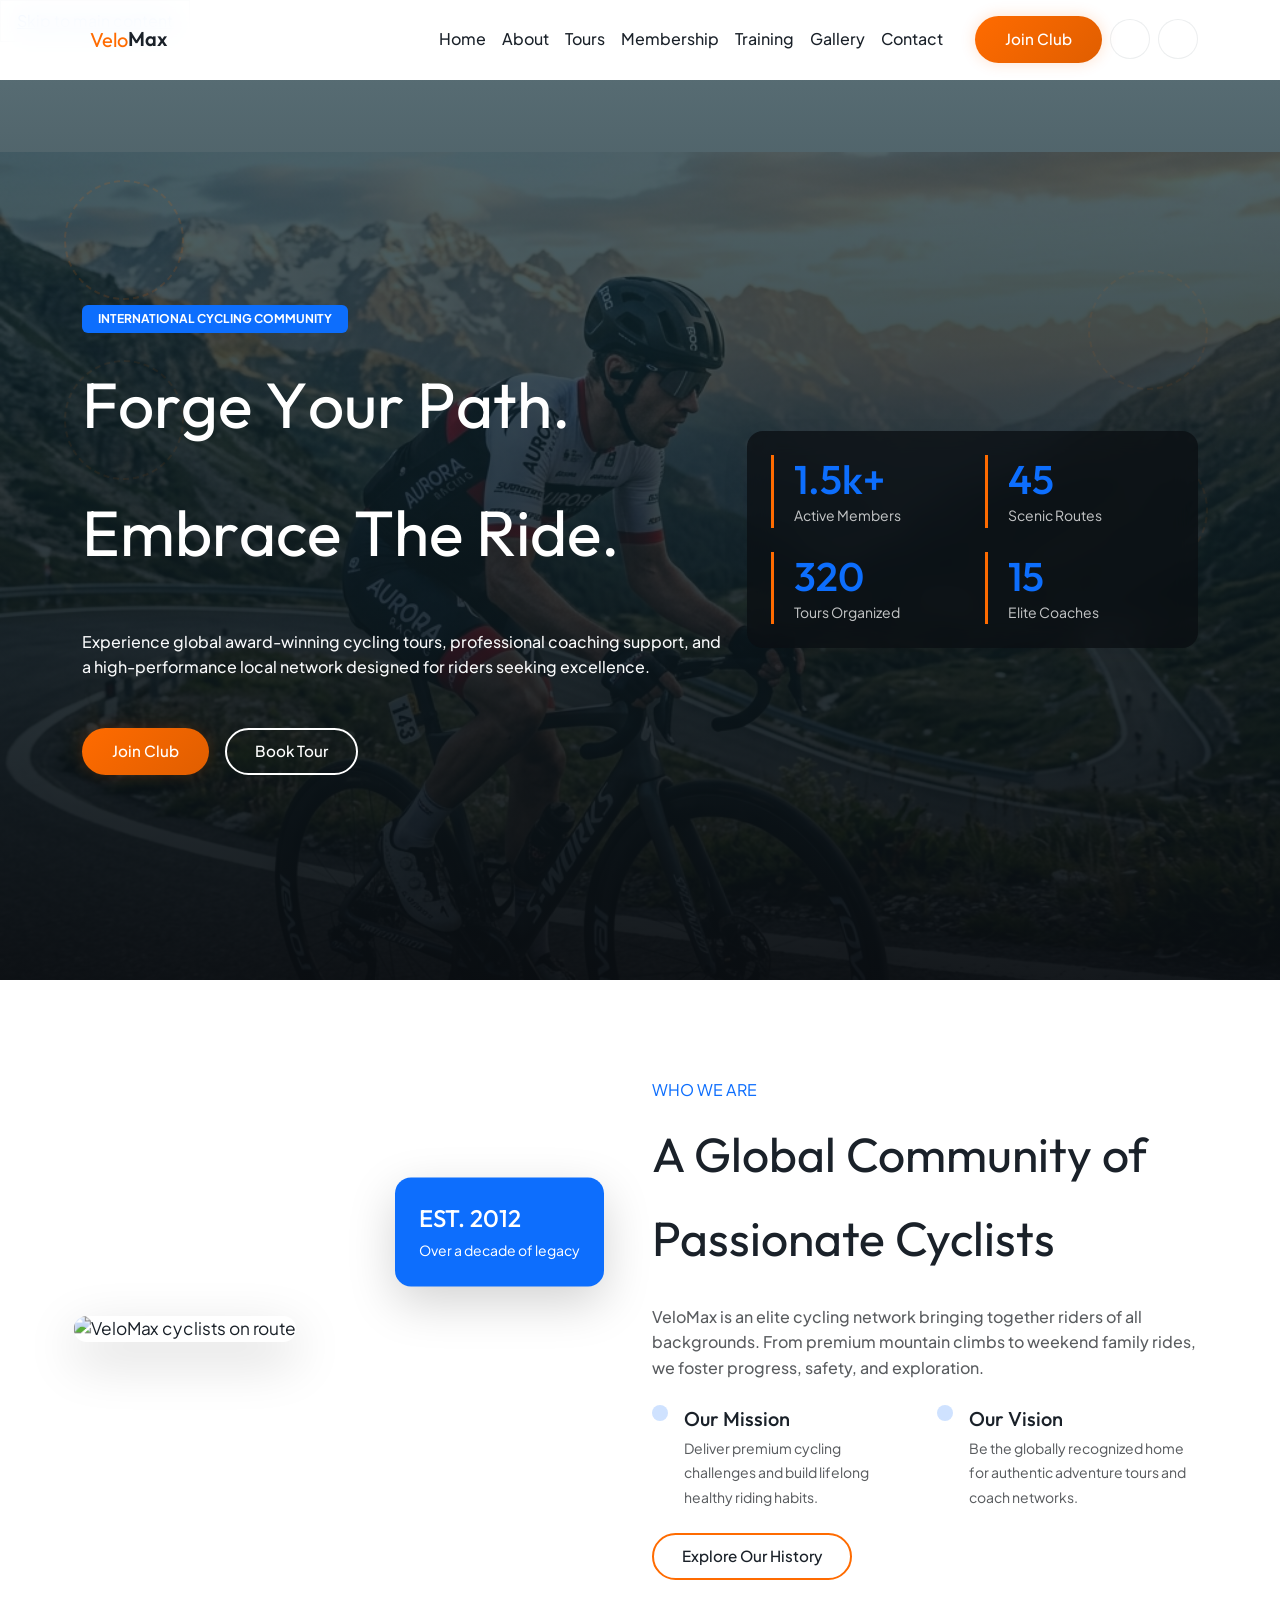
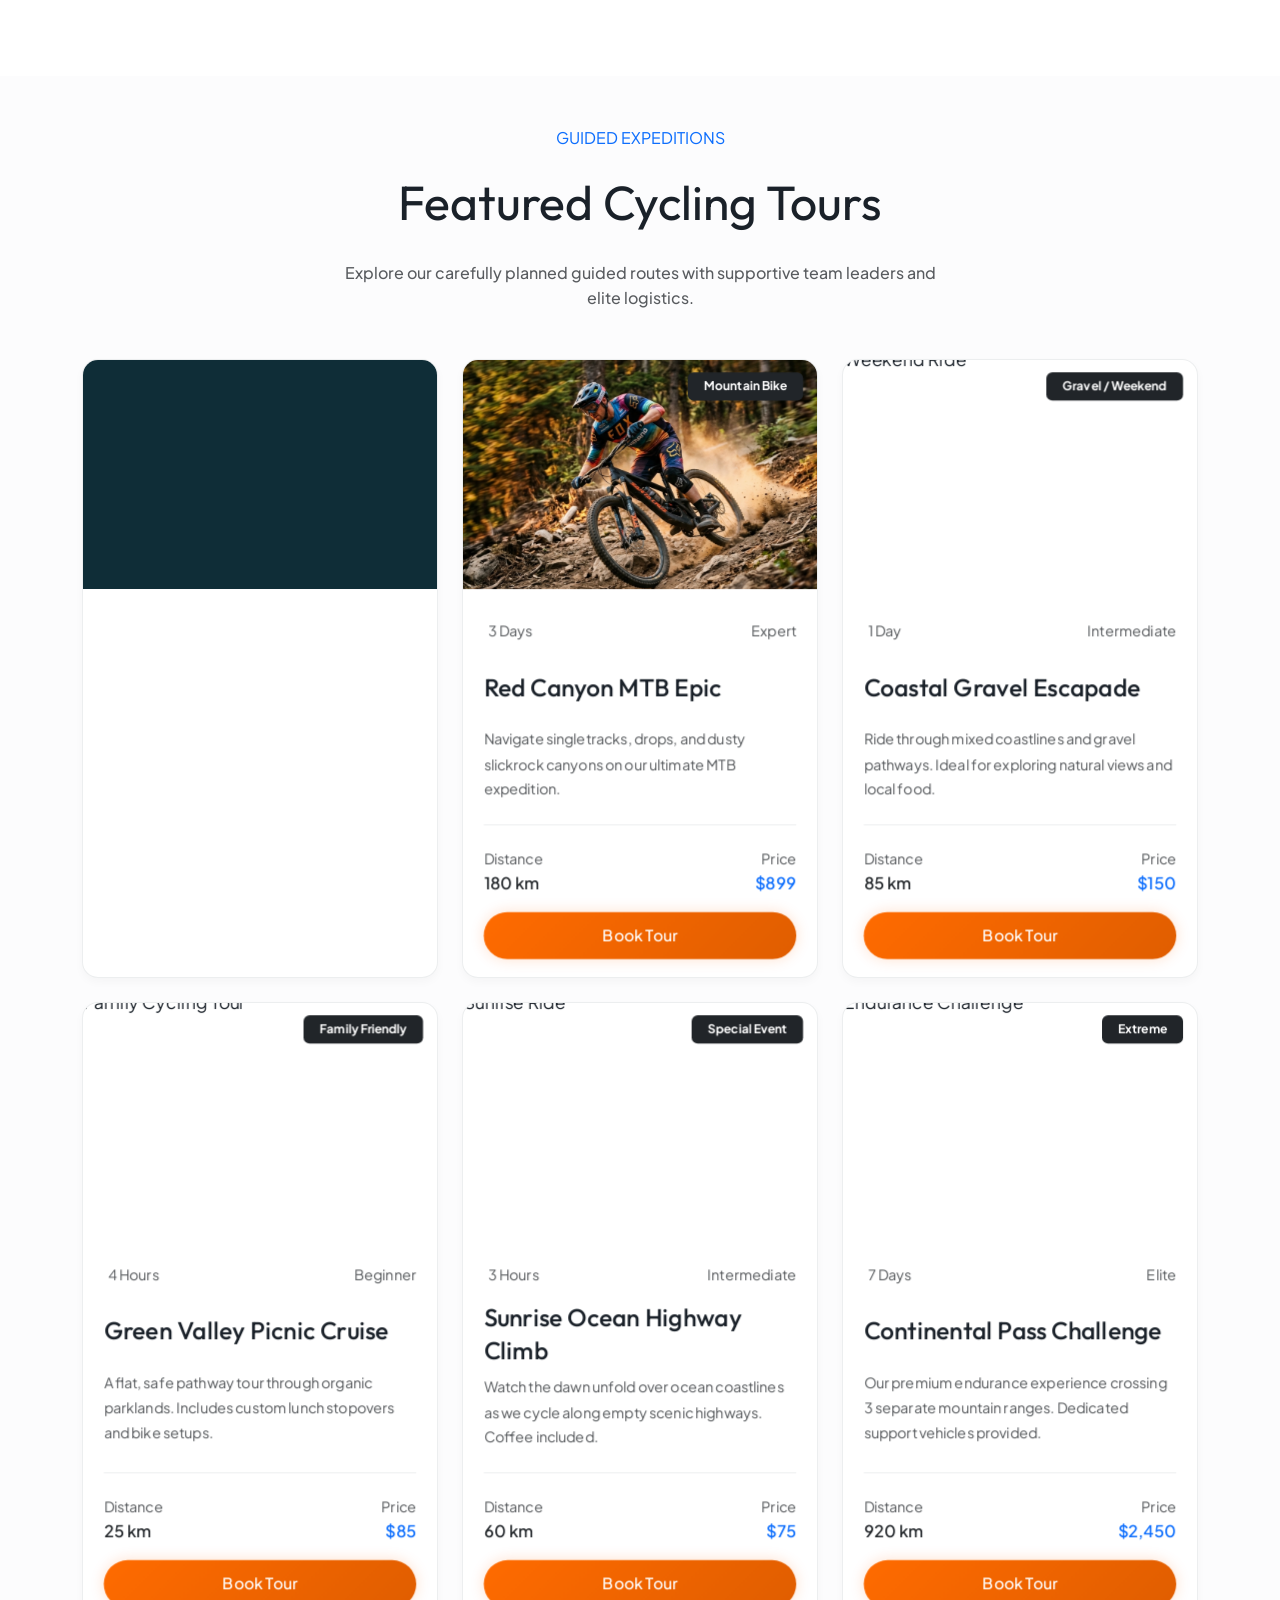
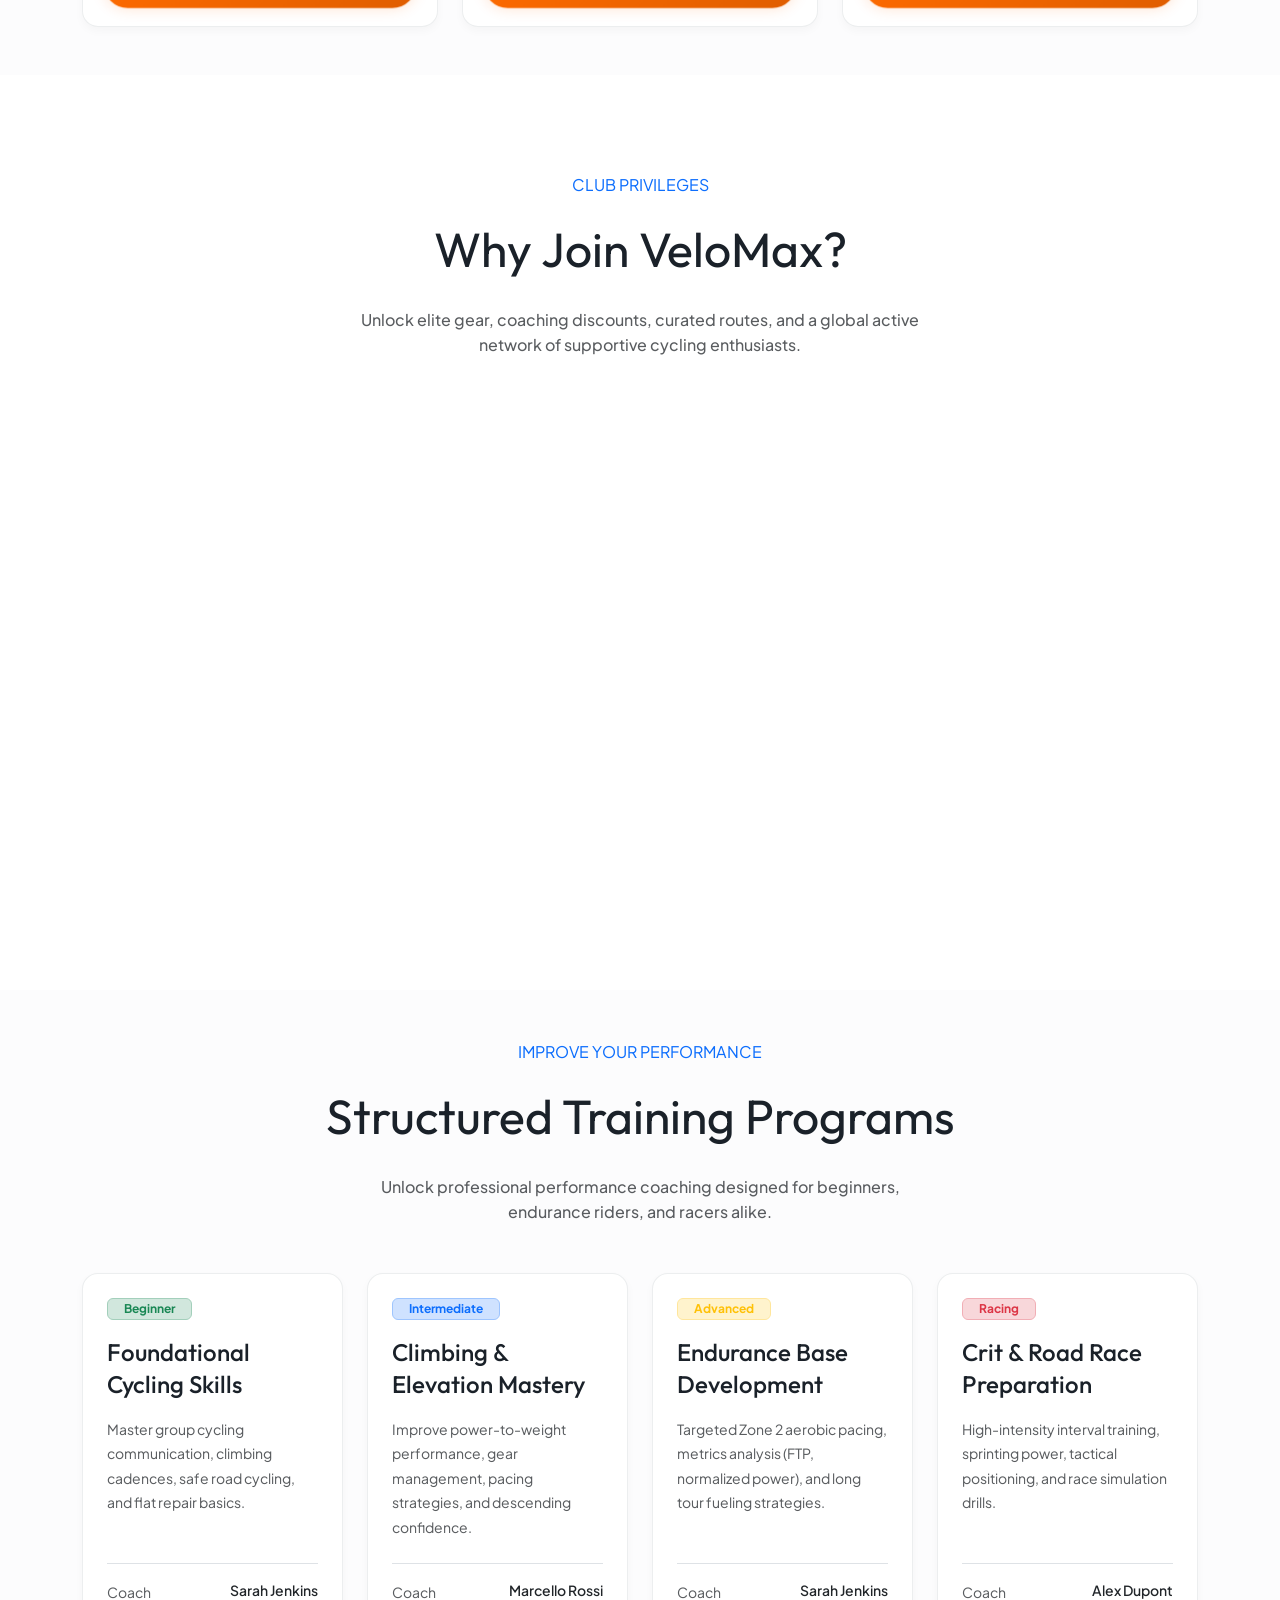
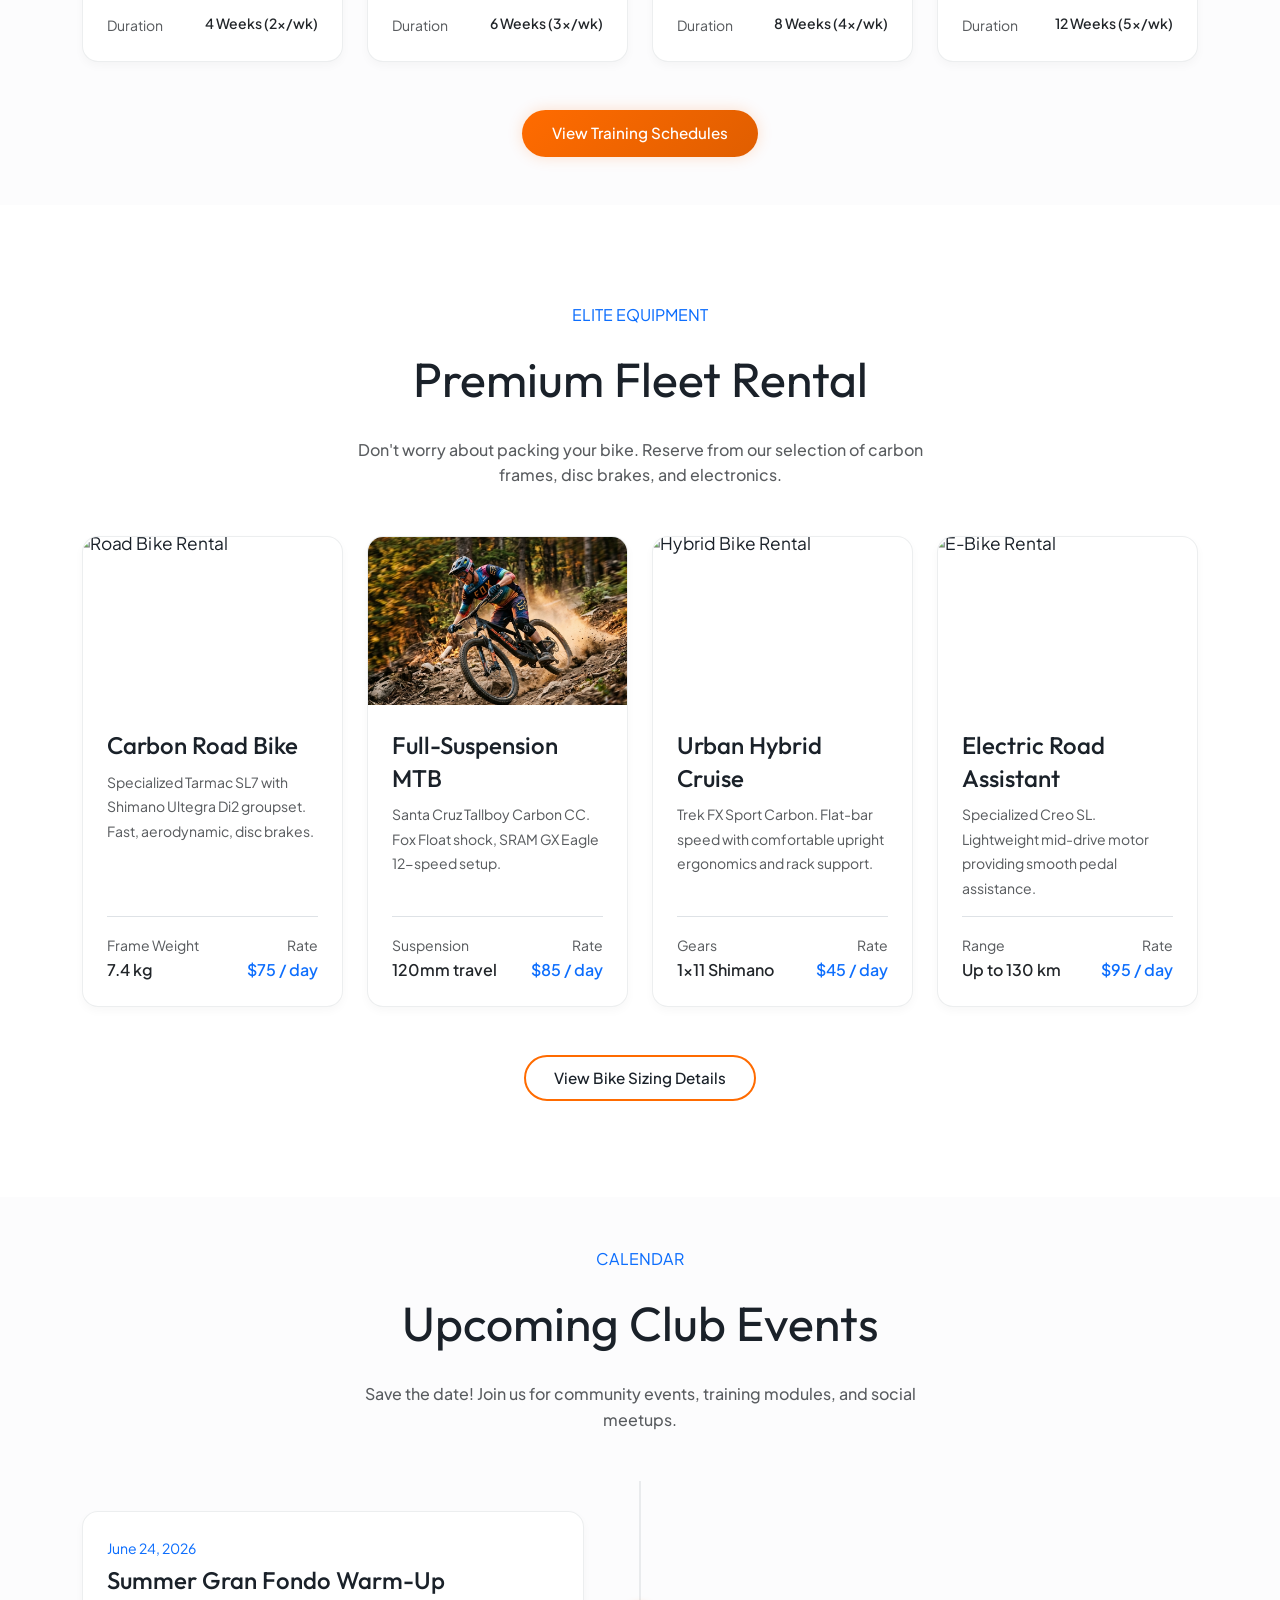
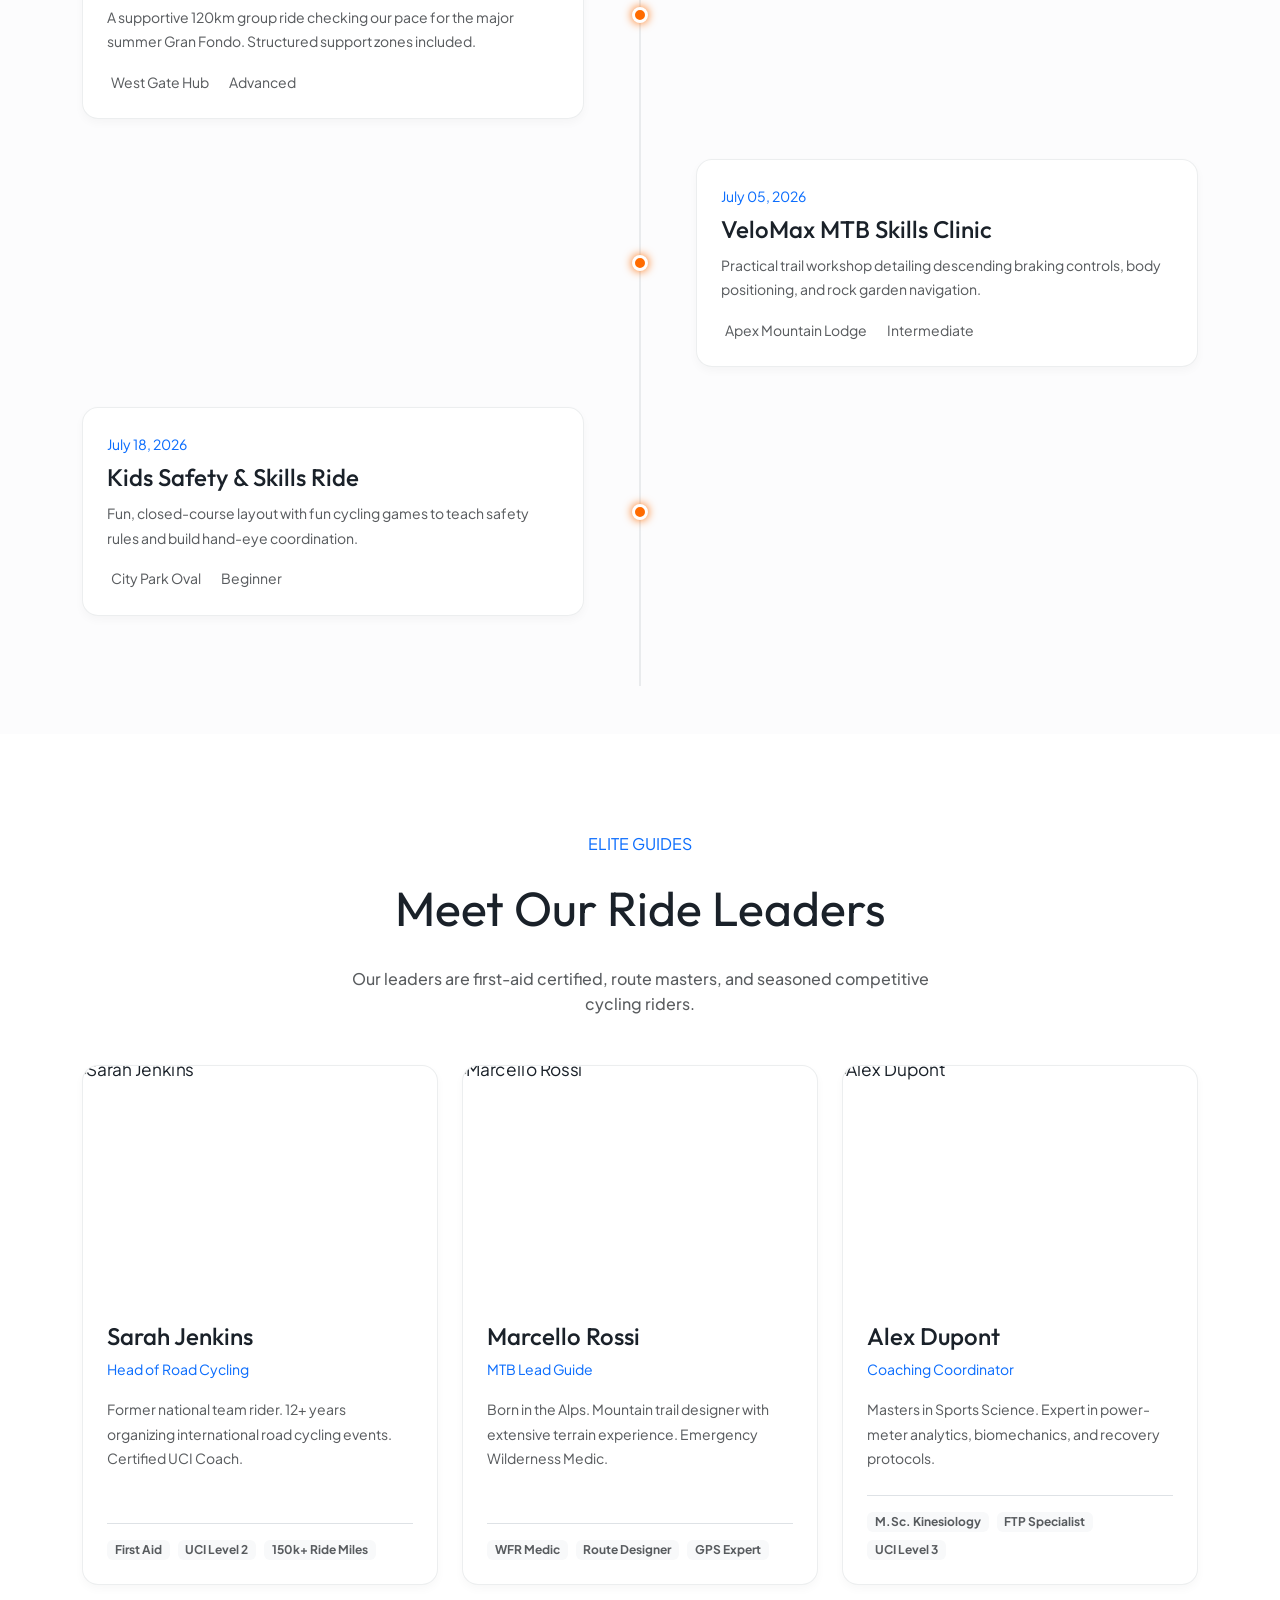
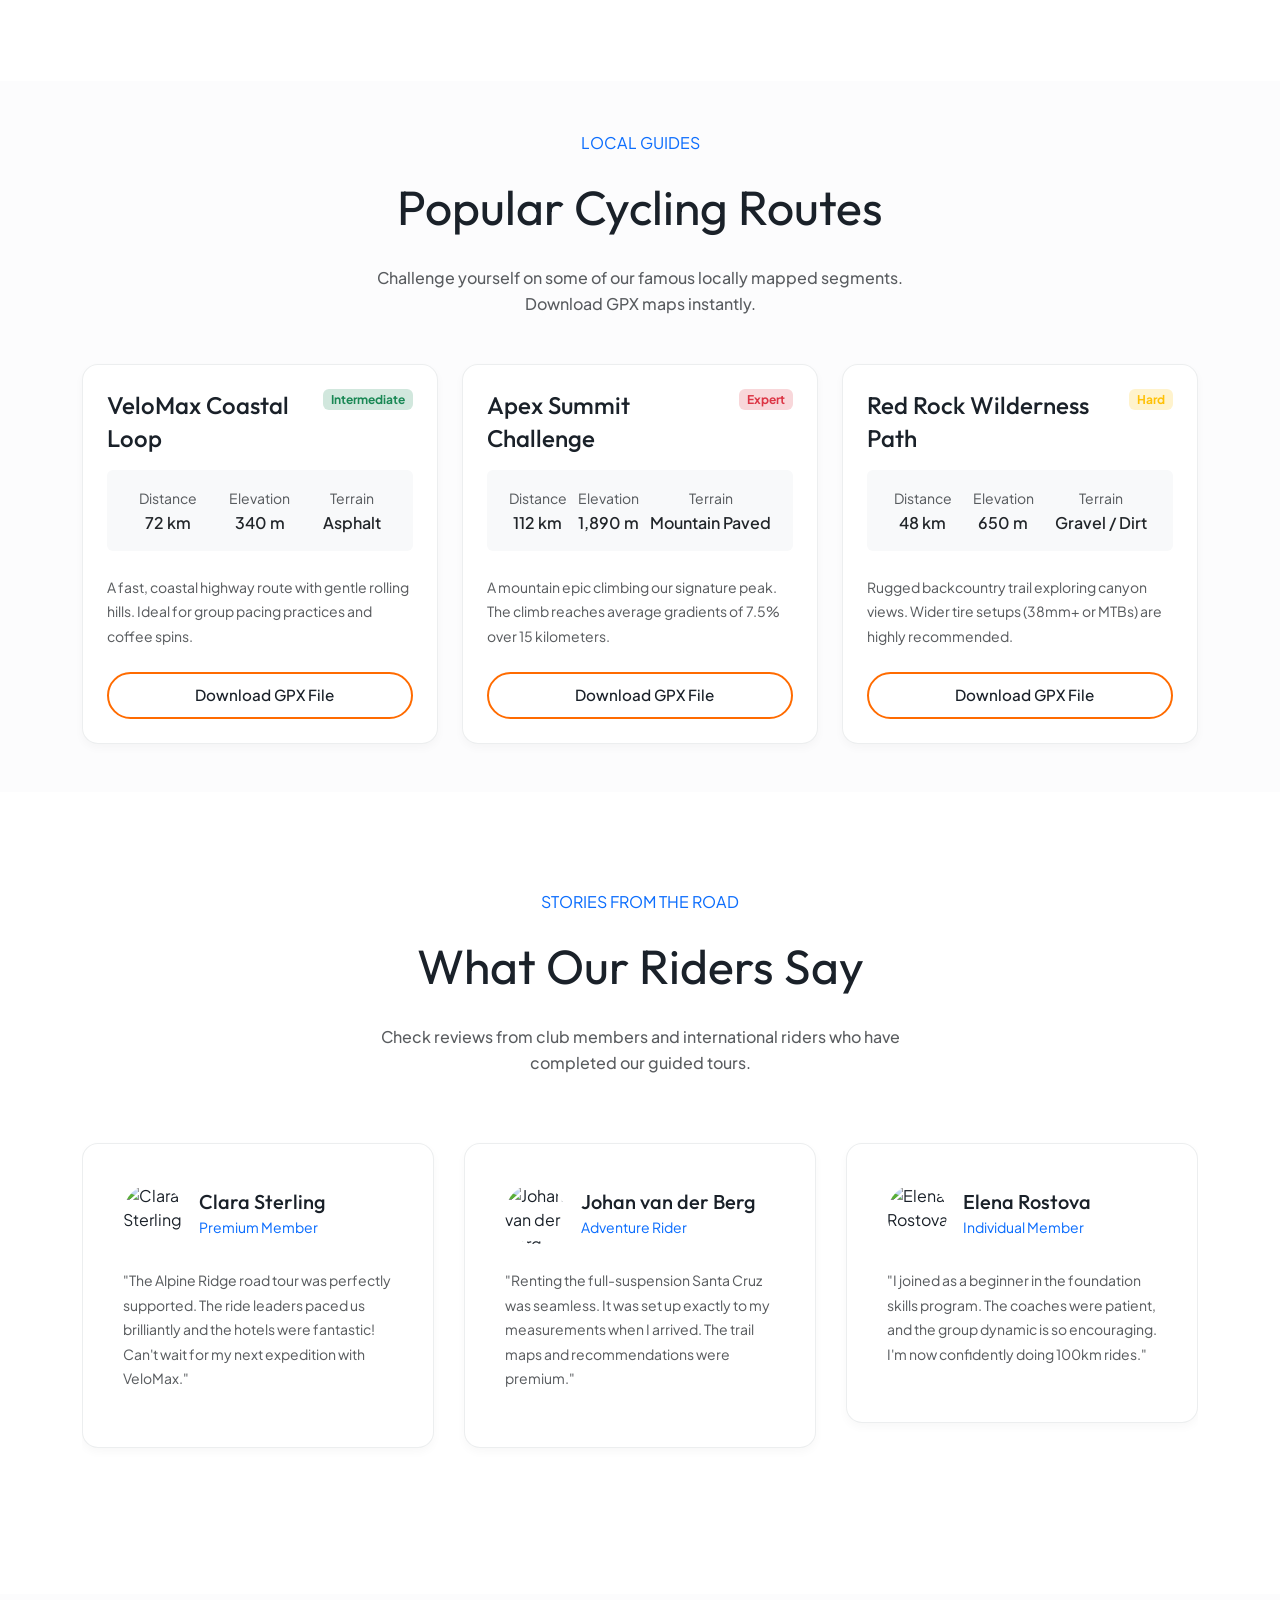
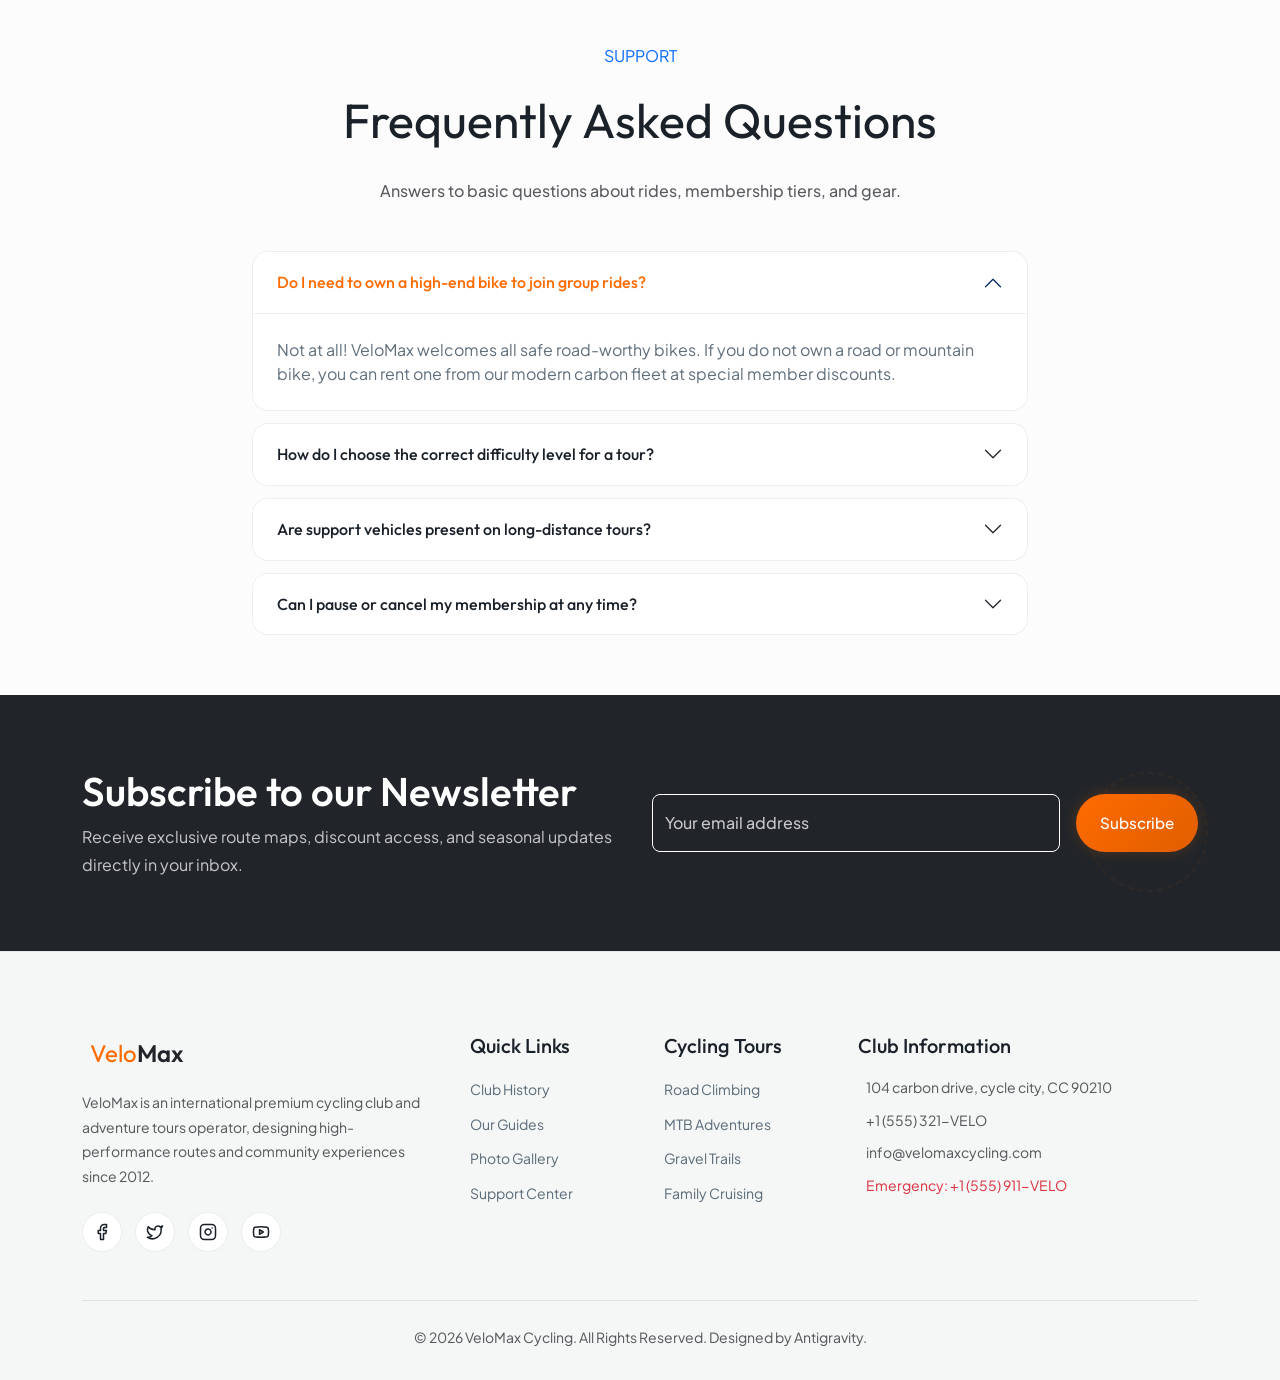
==== index.html @ 70aefd8d "feat: implement premium cycling club website with all pages and assets" ====
<!DOCTYPE html>
<html lang="en" data-bs-theme="light">
<head>
  <meta charset="UTF-8">
  <meta name="viewport" content="width=device-width, initial-scale=1.0">
  <title>VeloMax | Premium Cycling Club & Adventure Bike Tours</title>
  <meta name="description" content="Discover premium road cycling, mountain bike adventures, and club memberships with VeloMax. Explore global scenic tours and professional coaching.">
  <link rel="icon" type="image/svg+xml" href="assets/images/favicon.svg">
  
  <!-- Open Graph / Facebook -->
  <meta property="og:type" content="website">
  <meta property="og:title" content="VeloMax | Premium Cycling Club & Adventure Bike Tours">
  <meta property="og:description" content="Experience premium cycling tours, high-performance coaching, and a vibrant community. Join VeloMax today.">
  <meta property="og:image" content="assets/images/hero_road_cyclist.png">

  <!-- Twitter -->
  <meta name="twitter:card" content="summary_large_image">
  <meta name="twitter:title" content="VeloMax | Premium Cycling Club & Adventure Bike Tours">
  <meta name="twitter:description" content="Experience premium cycling tours, high-performance coaching, and a vibrant community. Join VeloMax today.">

  <!-- Fonts & Styling -->
  <link rel="preconnect" href="https://fonts.googleapis.com">
  <link rel="preconnect" href="https://fonts.gstatic.com" crossorigin>
  <link href="https://fonts.googleapis.com/css2?family=Outfit:wght@400;500;600;700&family=Plus+Jakarta+Sans:wght@400;500;600;700&display=swap" rel="stylesheet">
  
  <!-- CSS Library CDN -->
  <link href="https://cdn.jsdelivr.net/npm/bootstrap@5.3.2/dist/css/bootstrap.min.css" rel="stylesheet">
  <link href="https://unpkg.com/aos@2.3.1/dist/aos.css" rel="stylesheet">
  <link href="https://cdn.jsdelivr.net/npm/swiper@11/swiper-bundle.min.css" rel="stylesheet">
  
  <!-- Custom CSS -->
  <link href="assets/css/style.css" rel="stylesheet">
</head>
<body>

  <!-- Skip Link for Accessibility -->
  <a href="#main-content" class="sr-only-focusable py-2 px-3 border bg-body text-primary position-absolute">Skip to main content</a>

  <!-- Header Navigation -->
  <header class="navbar navbar-expand-lg sticky-top py-3">
    <div class="container">
      <a class="navbar-brand d-flex align-items-center" href="index.html">
        <i data-lucide="bike" class="me-2 text-primary"></i>
        <span>Velo</span>Max
      </a>
      
      <!-- Navigation Menu links (Desktop) -->
      <div class="collapse navbar-collapse justify-content-end d-none d-lg-flex" id="navbarNav">
        <ul class="navbar-nav align-items-center me-4">
          <!-- Multi-Home Toggle Dropdown -->
          <li class="nav-item dropdown">
            <a class="nav-link dropdown-toggle" href="#" id="homeDropdown" role="button" data-bs-toggle="dropdown" aria-expanded="false">
              Home
            </a>
            <ul class="dropdown-menu bg-body border-0 shadow-lg p-2" aria-labelledby="homeDropdown" style="border-radius: var(--border-radius-sm);">
              <li><a class="dropdown-item rounded py-2 small" href="index.html">Home 1: Classic Club</a></li>
              <li><a class="dropdown-item rounded py-2 small" href="index2.html">Home 2: Wilderness Tour</a></li>
            </ul>
          </li>
          <li class="nav-item"><a class="nav-link" href="about.html">About</a></li>
          <li class="nav-item"><a class="nav-link" href="tours.html">Tours</a></li>
          <li class="nav-item"><a class="nav-link" href="membership.html">Membership</a></li>
          <li class="nav-item"><a class="nav-link" href="training.html">Training</a></li>
          <li class="nav-item"><a class="nav-link" href="gallery.html">Gallery</a></li>
          <li class="nav-item"><a class="nav-link" href="contact.html">Contact</a></li>
        </ul>
        <div class="d-flex align-items-center gap-2">
          <a href="membership.html" class="btn btn-premium">Join Club</a>
          <button id="theme-toggle" class="theme-switch-btn" aria-label="Toggle Theme" title="Toggle Light/Dark Mode">
            <i data-lucide="moon"></i>
          </button>
          <button id="lang-toggle" class="theme-switch-btn" aria-label="Toggle Layout Direction (RTL/LTR)" title="Toggle RTL/LTR">
            <i data-lucide="arrow-right-left"></i>
          </button>
        </div>
      </div>

      <!-- Mobile Right Utilities -->
      <div class="d-flex d-lg-none align-items-center gap-2">
        <button id="hamburger-btn" class="hamburger-btn" aria-label="Open navigation menu" aria-expanded="false" aria-controls="offcanvas-menu">
          <span class="hamburger-line"></span>
          <span class="hamburger-line"></span>
          <span class="hamburger-line"></span>
        </button>
        <button id="theme-toggle-mob" class="theme-switch-btn" aria-label="Toggle Theme" title="Toggle Light/Dark Mode">
          <i data-lucide="moon"></i>
        </button>
        <button id="lang-toggle-mob" class="theme-switch-btn" aria-label="Toggle Layout Direction (RTL/LTR)" title="Toggle RTL/LTR">
          <i data-lucide="arrow-right-left"></i>
        </button>
      </div>
    </div>
  </header>

  <!-- Mobile Offcanvas Menu Overlay -->
  <div id="offcanvas-overlay" class="offcanvas-overlay"></div>
  <div id="offcanvas-menu" class="offcanvas-menu" role="dialog" aria-modal="true" aria-label="Main Menu">
    <nav class="d-flex flex-column">
      <a href="index.html" class="offcanvas-link active">Home 1: Classic Club</a>
      <a href="index2.html" class="offcanvas-link">Home 2: Wilderness Tour</a>
      <a href="about.html" class="offcanvas-link">About</a>
      <a href="tours.html" class="offcanvas-link">Cycling Tours</a>
      <a href="membership.html" class="offcanvas-link">Club Membership</a>
      <a href="training.html" class="offcanvas-link">Coaching & Training</a>
      <a href="gallery.html" class="offcanvas-link">Gallery</a>
      <a href="contact.html" class="offcanvas-link">Contact</a>
    </nav>
    <div class="mt-auto d-flex flex-column gap-3">
      <a href="membership.html" class="btn btn-premium w-100">Join Club</a>
      <a href="tours.html" class="btn btn-premium-outline w-100">Book Tour</a>
    </div>
  </div>

  <main id="main-content">
    
    <!-- Hero Banner -->
    <section class="hero-section text-white d-flex align-items-center">
      <div class="hero-bg" style="background-image: url('assets/images/hero_road_cyclist.png');"></div>
      <div class="hero-overlay"></div>
      <div class="container position-relative z-1">
        <div class="row align-items-center gy-5">
          <div class="col-lg-7 text-start">
            <span class="badge bg-primary px-3 py-2 text-uppercase mb-3 hero-reveal-fade">International Cycling Community</span>
            <h1 class="display-3 mb-4 animate-split-text">Forge Your Path. Embrace The Ride.</h1>
            <p class="lead-text mb-5 text-light opacity-90 hero-reveal-fade">Experience global award-winning cycling tours, professional coaching support, and a high-performance local network designed for riders seeking excellence.</p>
            <div class="d-flex gap-3 flex-wrap hero-reveal-fade">
              <a href="membership.html" class="btn btn-premium">Join Club</a>
              <a href="tours.html" class="btn btn-premium-outline text-white border-white">Book Tour</a>
            </div>
          </div>
          <div class="col-lg-5 hero-reveal-fade">
            <!-- Floating Statistics -->
            <div class="glass-panel p-4 floating-element position-relative text-white border-0">
              <div class="row g-4">
                <div class="col-6">
                  <div class="hero-stats">
                    <h3 class="stat-counter display-6 mb-0 text-primary" data-target="1500">0</h3>
                    <span class="text-light small">Active Members</span>
                  </div>
                </div>
                <div class="col-6">
                  <div class="hero-stats">
                    <h3 class="stat-counter display-6 mb-0 text-primary" data-target="45">0</h3>
                    <span class="text-light small">Scenic Routes</span>
                  </div>
                </div>
                <div class="col-6">
                  <div class="hero-stats">
                    <h3 class="stat-counter display-6 mb-0 text-primary" data-target="320">0</h3>
                    <span class="text-light small">Tours Organized</span>
                  </div>
                </div>
                <div class="col-6">
                  <div class="hero-stats">
                    <h3 class="stat-counter display-6 mb-0 text-primary" data-target="15">0</h3>
                    <span class="text-light small">Elite Coaches</span>
                  </div>
                </div>
              </div>
            </div>
          </div>
        </div>
      </div>
    </section>

    <!-- Club Introduction -->
    <section class="py-5 my-md-5">
      <div class="container">
        <div class="row align-items-center gy-5">
          <div class="col-lg-6" data-aos="fade-right">
            <div class="position-relative">
              <img src="https://images.unsplash.com/photo-1541614101331-1a5a3a194e92?auto=format&fit=crop&w=800&q=80" alt="VeloMax cyclists on route" class="img-fluid rounded-4 shadow-lg">
              <div class="position-absolute bottom-0 end-0 bg-primary text-white p-4 rounded-4 translate-middle-y me-4 d-none d-sm-block shadow-lg">
                <h4 class="mb-1">EST. 2012</h4>
                <p class="mb-0 small">Over a decade of legacy</p>
              </div>
            </div>
          </div>
          <div class="col-lg-6" data-aos="fade-left">
            <span class="text-primary text-uppercase font-weight-550">Who We Are</span>
            <h2 class="display-5 mt-2 mb-4">A Global Community of Passionate Cyclists</h2>
            <p class="lead-text mb-4 text-muted">VeloMax is an elite cycling network bringing together riders of all backgrounds. From premium mountain climbs to weekend family rides, we foster progress, safety, and exploration.</p>
            <div class="row g-4 mb-4">
              <div class="col-md-6">
                <div class="d-flex align-items-start">
                  <div class="bg-primary-subtle text-primary p-2 rounded-circle me-3">
                    <i data-lucide="target" class="w-6 h-6"></i>
                  </div>
                  <div>
                    <h5 class="mb-1">Our Mission</h5>
                    <span class="text-muted small">Deliver premium cycling challenges and build lifelong healthy riding habits.</span>
                  </div>
                </div>
              </div>
              <div class="col-md-6">
                <div class="d-flex align-items-start">
                  <div class="bg-primary-subtle text-primary p-2 rounded-circle me-3">
                    <i data-lucide="eye" class="w-6 h-6"></i>
                  </div>
                  <div>
                    <h5 class="mb-1">Our Vision</h5>
                    <span class="text-muted small">Be the globally recognized home for authentic adventure tours and coach networks.</span>
                  </div>
                </div>
              </div>
            </div>
            <a href="about.html" class="btn btn-premium-outline">Explore Our History</a>
          </div>
        </div>
      </div>
    </section>

    <!-- Featured Cycling Tours -->
    <section class="py-5 bg-light-subtle">
      <div class="container">
        <div class="text-center mb-5" data-aos="fade-up">
          <span class="text-primary text-uppercase font-weight-550">Guided Expeditions</span>
          <h2 class="display-5 mt-2 mb-3">Featured Cycling Tours</h2>
          <p class="section-subtitle text-muted mx-auto" style="max-width: 600px;">Explore our carefully planned guided routes with supportive team leaders and elite logistics.</p>
        </div>
        
        <div class="row g-4 justify-content-center staggered-grid">
          <!-- Card 1: Road Cycling -->
          <div class="col-lg-4 col-md-6 staggered-item">
            <div class="premium-card tilt-card">
              <div class="premium-card-img-wrapper">
                <img src="https://images.unsplash.com/photo-1485965120184-e220f721d03e?auto=format&fit=crop&w=800&q=80" alt="Road Cycling Tour" class="premium-card-img">
                <span class="badge bg-dark text-white position-absolute top-0 end-0 m-3 px-3 py-2 font-weight-520">Road Cycling</span>
              </div>
              <div class="premium-card-body">
                <div class="d-flex justify-content-between mb-2 equal-card-meta">
                  <span class="text-muted small d-flex align-items-center"><i data-lucide="clock" class="me-1 w-4 h-4"></i> 5 Days</span>
                  <span class="text-muted small d-flex align-items-center"><i data-lucide="activity" class="me-1 w-4 h-4 text-warning"></i> Advanced</span>
                </div>
                <h4 class="equal-card-header mb-2">Alpine Ridge Road Tour</h4>
                <p class="text-muted small equal-card-desc mb-3">Conquer steep paved serpentines and experience high-elevation breath-taking horizons across global passes.</p>
                <div class="premium-card-footer d-flex justify-content-between align-items-center mt-auto">
                  <div>
                    <span class="text-muted small d-block">Distance</span>
                    <strong class="text-dark">450 km</strong>
                  </div>
                  <div class="text-end">
                    <span class="text-muted small d-block">Price</span>
                    <strong class="text-primary font-weight-600">$1,299</strong>
                  </div>
                </div>
                <a href="tours.html" class="btn btn-premium w-100 mt-3">Book Tour</a>
              </div>
            </div>
          </div>

          <!-- Card 2: MTB -->
          <div class="col-lg-4 col-md-6 staggered-item">
            <div class="premium-card tilt-card">
              <div class="premium-card-img-wrapper">
                <img src="assets/images/hero_mountain_biker.png" alt="Mountain Adventure Tour" class="premium-card-img">
                <span class="badge bg-dark text-white position-absolute top-0 end-0 m-3 px-3 py-2 font-weight-520">Mountain Bike</span>
              </div>
              <div class="premium-card-body">
                <div class="d-flex justify-content-between mb-2 equal-card-meta">
                  <span class="text-muted small d-flex align-items-center"><i data-lucide="clock" class="me-1 w-4 h-4"></i> 3 Days</span>
                  <span class="text-muted small d-flex align-items-center"><i data-lucide="activity" class="me-1 w-4 h-4 text-danger"></i> Expert</span>
                </div>
                <h4 class="equal-card-header mb-2">Red Canyon MTB Epic</h4>
                <p class="text-muted small equal-card-desc mb-3">Navigate singletracks, drops, and dusty slickrock canyons on our ultimate MTB expedition.</p>
                <div class="premium-card-footer d-flex justify-content-between align-items-center mt-auto">
                  <div>
                    <span class="text-muted small d-block">Distance</span>
                    <strong class="text-dark">180 km</strong>
                  </div>
                  <div class="text-end">
                    <span class="text-muted small d-block">Price</span>
                    <strong class="text-primary font-weight-600">$899</strong>
                  </div>
                </div>
                <a href="tours.html" class="btn btn-premium w-100 mt-3">Book Tour</a>
              </div>
            </div>
          </div>

          <!-- Card 3: Weekend Ride -->
          <div class="col-lg-4 col-md-6 staggered-item">
            <div class="premium-card tilt-card">
              <div class="premium-card-img-wrapper">
                <img src="https://images.unsplash.com/photo-1502680390469-be75c86b636f?auto=format&fit=crop&w=800&q=80" alt="Weekend Ride" class="premium-card-img">
                <span class="badge bg-dark text-white position-absolute top-0 end-0 m-3 px-3 py-2 font-weight-520">Gravel / Weekend</span>
              </div>
              <div class="premium-card-body">
                <div class="d-flex justify-content-between mb-2 equal-card-meta">
                  <span class="text-muted small d-flex align-items-center"><i data-lucide="clock" class="me-1 w-4 h-4"></i> 1 Day</span>
                  <span class="text-muted small d-flex align-items-center"><i data-lucide="activity" class="me-1 w-4 h-4 text-success"></i> Intermediate</span>
                </div>
                <h4 class="equal-card-header mb-2">Coastal Gravel Escapade</h4>
                <p class="text-muted small equal-card-desc mb-3">Ride through mixed coastlines and gravel pathways. Ideal for exploring natural views and local food.</p>
                <div class="premium-card-footer d-flex justify-content-between align-items-center mt-auto">
                  <div>
                    <span class="text-muted small d-block">Distance</span>
                    <strong class="text-dark">85 km</strong>
                  </div>
                  <div class="text-end">
                    <span class="text-muted small d-block">Price</span>
                    <strong class="text-primary font-weight-600">$150</strong>
                  </div>
                </div>
                <a href="tours.html" class="btn btn-premium w-100 mt-3">Book Tour</a>
              </div>
            </div>
          </div>

          <!-- Card 4: Family Ride -->
          <div class="col-lg-4 col-md-6 staggered-item">
            <div class="premium-card tilt-card">
              <div class="premium-card-img-wrapper">
                <img src="https://images.unsplash.com/photo-1518310383802-640c2de311b2?auto=format&fit=crop&w=800&q=80" alt="Family Cycling Tour" class="premium-card-img">
                <span class="badge bg-dark text-white position-absolute top-0 end-0 m-3 px-3 py-2 font-weight-520">Family Friendly</span>
              </div>
              <div class="premium-card-body">
                <div class="d-flex justify-content-between mb-2 equal-card-meta">
                  <span class="text-muted small d-flex align-items-center"><i data-lucide="clock" class="me-1 w-4 h-4"></i> 4 Hours</span>
                  <span class="text-muted small d-flex align-items-center"><i data-lucide="activity" class="me-1 w-4 h-4 text-success"></i> Beginner</span>
                </div>
                <h4 class="equal-card-header mb-2">Green Valley Picnic Cruise</h4>
                <p class="text-muted small equal-card-desc mb-3">A flat, safe pathway tour through organic parklands. Includes custom lunch stopovers and bike setups.</p>
                <div class="premium-card-footer d-flex justify-content-between align-items-center mt-auto">
                  <div>
                    <span class="text-muted small d-block">Distance</span>
                    <strong class="text-dark">25 km</strong>
                  </div>
                  <div class="text-end">
                    <span class="text-muted small d-block">Price</span>
                    <strong class="text-primary font-weight-600">$85</strong>
                  </div>
                </div>
                <a href="tours.html" class="btn btn-premium w-100 mt-3">Book Tour</a>
              </div>
            </div>
          </div>

          <!-- Card 5: Sunrise Ride -->
          <div class="col-lg-4 col-md-6 staggered-item">
            <div class="premium-card tilt-card">
              <div class="premium-card-img-wrapper">
                <img src="https://images.unsplash.com/photo-1517649763962-0c623066013b?auto=format&fit=crop&w=800&q=80" alt="Sunrise Ride" class="premium-card-img">
                <span class="badge bg-dark text-white position-absolute top-0 end-0 m-3 px-3 py-2 font-weight-520">Special Event</span>
              </div>
              <div class="premium-card-body">
                <div class="d-flex justify-content-between mb-2 equal-card-meta">
                  <span class="text-muted small d-flex align-items-center"><i data-lucide="clock" class="me-1 w-4 h-4"></i> 3 Hours</span>
                  <span class="text-muted small d-flex align-items-center"><i data-lucide="activity" class="me-1 w-4 h-4 text-success"></i> Intermediate</span>
                </div>
                <h4 class="equal-card-header mb-2">Sunrise Ocean Highway Climb</h4>
                <p class="text-muted small equal-card-desc mb-3">Watch the dawn unfold over ocean coastlines as we cycle along empty scenic highways. Coffee included.</p>
                <div class="premium-card-footer d-flex justify-content-between align-items-center mt-auto">
                  <div>
                    <span class="text-muted small d-block">Distance</span>
                    <strong class="text-dark">60 km</strong>
                  </div>
                  <div class="text-end">
                    <span class="text-muted small d-block">Price</span>
                    <strong class="text-primary font-weight-600">$75</strong>
                  </div>
                </div>
                <a href="tours.html" class="btn btn-premium w-100 mt-3">Book Tour</a>
              </div>
            </div>
          </div>

          <!-- Card 6: Endurance Challenge -->
          <div class="col-lg-4 col-md-6 staggered-item">
            <div class="premium-card tilt-card">
              <div class="premium-card-img-wrapper">
                <img src="https://images.unsplash.com/photo-1541614101331-1a5a3a194e92?auto=format&fit=crop&w=800&q=80" alt="Endurance Challenge" class="premium-card-img">
                <span class="badge bg-dark text-white position-absolute top-0 end-0 m-3 px-3 py-2 font-weight-520">Extreme</span>
              </div>
              <div class="premium-card-body">
                <div class="d-flex justify-content-between mb-2 equal-card-meta">
                  <span class="text-muted small d-flex align-items-center"><i data-lucide="clock" class="me-1 w-4 h-4"></i> 7 Days</span>
                  <span class="text-muted small d-flex align-items-center"><i data-lucide="activity" class="me-1 w-4 h-4 text-danger"></i> Elite</span>
                </div>
                <h4 class="equal-card-header mb-2">Continental Pass Challenge</h4>
                <p class="text-muted small equal-card-desc mb-3">Our premium endurance experience crossing 3 separate mountain ranges. Dedicated support vehicles provided.</p>
                <div class="premium-card-footer d-flex justify-content-between align-items-center mt-auto">
                  <div>
                    <span class="text-muted small d-block">Distance</span>
                    <strong class="text-dark">920 km</strong>
                  </div>
                  <div class="text-end">
                    <span class="text-muted small d-block">Price</span>
                    <strong class="text-primary font-weight-600">$2,450</strong>
                  </div>
                </div>
                <a href="tours.html" class="btn btn-premium w-100 mt-3">Book Tour</a>
              </div>
            </div>
          </div>
        </div>
      </div>
    </section>

    <!-- Membership Highlights -->
    <section class="py-5 my-md-5">
      <div class="container">
        <div class="text-center mb-5" data-aos="fade-up">
          <span class="text-primary text-uppercase font-weight-550">Club Privileges</span>
          <h2 class="display-5 mt-2 mb-3">Why Join VeloMax?</h2>
          <p class="section-subtitle text-muted mx-auto" style="max-width: 600px;">Unlock elite gear, coaching discounts, curated routes, and a global active network of supportive cycling enthusiasts.</p>
        </div>

        <div class="row g-4">
          <div class="col-lg-4 col-md-6" data-aos="zoom-in" data-aos-delay="100">
            <div class="glass-panel p-4 h-100 border-0 shadow-sm text-start">
              <div class="bg-primary-subtle text-primary p-3 rounded-4 d-inline-block mb-4">
                <i data-lucide="users" class="w-8 h-8"></i>
              </div>
              <h4 class="mb-3">Weekly Club Rides</h4>
              <p class="text-muted small mb-0">Join organized group rides matching every fitness level. Safely escorted by certified leaders.</p>
            </div>
          </div>
          <div class="col-lg-4 col-md-6" data-aos="zoom-in" data-aos-delay="200">
            <div class="glass-panel p-4 h-100 border-0 shadow-sm text-start">
              <div class="bg-primary-subtle text-primary p-3 rounded-4 d-inline-block mb-4">
                <i data-lucide="percent" class="w-8 h-8"></i>
              </div>
              <h4 class="mb-3">Exclusive Store Discounts</h4>
              <p class="text-muted small mb-0">Enjoy 15-25% off high-end carbon bike parts, helmets, cycling apparel, and partner brands.</p>
            </div>
          </div>
          <div class="col-lg-4 col-md-6" data-aos="zoom-in" data-aos-delay="300">
            <div class="glass-panel p-4 h-100 border-0 shadow-sm text-start">
              <div class="bg-primary-subtle text-primary p-3 rounded-4 d-inline-block mb-4">
                <i data-lucide="calendar" class="w-8 h-8"></i>
              </div>
              <h4 class="mb-3">VeloMax Race Access</h4>
              <p class="text-muted small mb-0">Priority registration and free entry tickets to major local crit races and gran fondos.</p>
            </div>
          </div>
          <div class="col-lg-4 col-md-6" data-aos="zoom-in" data-aos-delay="400">
            <div class="glass-panel p-4 h-100 border-0 shadow-sm text-start">
              <div class="bg-primary-subtle text-primary p-3 rounded-4 d-inline-block mb-4">
                <i data-lucide="award" class="w-8 h-8"></i>
              </div>
              <h4 class="mb-3">Professional Coaching</h4>
              <p class="text-muted small mb-0">Direct training consultation and individual performance plans created by elite UCI coaches.</p>
            </div>
          </div>
          <div class="col-lg-4 col-md-6" data-aos="zoom-in" data-aos-delay="500">
            <div class="glass-panel p-4 h-100 border-0 shadow-sm text-start">
              <div class="bg-primary-subtle text-primary p-3 rounded-4 d-inline-block mb-4">
                <i data-lucide="bike" class="w-8 h-8"></i>
              </div>
              <h4 class="mb-3">Premium Rental Priority</h4>
              <p class="text-muted small mb-0">Instant reservations on high-end carbon road bikes and full-suspension MTBs for weekend tours.</p>
            </div>
          </div>
          <div class="col-lg-4 col-md-6" data-aos="zoom-in" data-aos-delay="600">
            <div class="glass-panel p-4 h-100 border-0 shadow-sm text-start">
              <div class="bg-primary-subtle text-primary p-3 rounded-4 d-inline-block mb-4">
                <i data-lucide="globe" class="w-8 h-8"></i>
              </div>
              <h4 class="mb-3">Global Community Hub</h4>
              <p class="text-muted small mb-0">Connect via Discord, share GPS tracks, join monthly meetups, and plan self-guided routes.</p>
            </div>
          </div>
        </div>
      </div>
    </section>

    <!-- Training Programs -->
    <section class="py-5 bg-light-subtle">
      <div class="container">
        <div class="text-center mb-5" data-aos="fade-up">
          <span class="text-primary text-uppercase font-weight-550">Improve Your Performance</span>
          <h2 class="display-5 mt-2 mb-3">Structured Training Programs</h2>
          <p class="section-subtitle text-muted mx-auto" style="max-width: 600px;">Unlock professional performance coaching designed for beginners, endurance riders, and racers alike.</p>
        </div>

        <div class="row g-4 justify-content-center staggered-grid">
          <!-- beginner -->
          <div class="col-lg-3 col-md-6 staggered-item">
            <div class="premium-card">
              <div class="premium-card-body d-flex flex-column h-100 text-start">
                <span class="badge bg-success-subtle text-success border border-success-subtle mb-3 align-self-start py-1 px-3">Beginner</span>
                <h4 class="mb-3">Foundational Cycling Skills</h4>
                <p class="text-muted small flex-grow-1 mb-4">Master group cycling communication, climbing cadences, safe road cycling, and flat repair basics.</p>
                <div class="border-top pt-3 mt-auto">
                  <div class="d-flex justify-content-between text-muted small mb-2">
                    <span>Coach</span>
                    <strong class="text-dark">Sarah Jenkins</strong>
                  </div>
                  <div class="d-flex justify-content-between text-muted small">
                    <span>Duration</span>
                    <strong class="text-dark">4 Weeks (2x/wk)</strong>
                  </div>
                </div>
              </div>
            </div>
          </div>
          <!-- Intermediate -->
          <div class="col-lg-3 col-md-6 staggered-item">
            <div class="premium-card">
              <div class="premium-card-body d-flex flex-column h-100 text-start">
                <span class="badge bg-primary-subtle text-primary border border-primary-subtle mb-3 align-self-start py-1 px-3">Intermediate</span>
                <h4 class="mb-3">Climbing & Elevation Mastery</h4>
                <p class="text-muted small flex-grow-1 mb-4">Improve power-to-weight performance, gear management, pacing strategies, and descending confidence.</p>
                <div class="border-top pt-3 mt-auto">
                  <div class="d-flex justify-content-between text-muted small mb-2">
                    <span>Coach</span>
                    <strong class="text-dark">Marcello Rossi</strong>
                  </div>
                  <div class="d-flex justify-content-between text-muted small">
                    <span>Duration</span>
                    <strong class="text-dark">6 Weeks (3x/wk)</strong>
                  </div>
                </div>
              </div>
            </div>
          </div>
          <!-- Advanced -->
          <div class="col-lg-3 col-md-6 staggered-item">
            <div class="premium-card">
              <div class="premium-card-body d-flex flex-column h-100 text-start">
                <span class="badge bg-warning-subtle text-warning border border-warning-subtle mb-3 align-self-start py-1 px-3">Advanced</span>
                <h4 class="mb-3">Endurance Base Development</h4>
                <p class="text-muted small flex-grow-1 mb-4">Targeted Zone 2 aerobic pacing, metrics analysis (FTP, normalized power), and long tour fueling strategies.</p>
                <div class="border-top pt-3 mt-auto">
                  <div class="d-flex justify-content-between text-muted small mb-2">
                    <span>Coach</span>
                    <strong class="text-dark">Sarah Jenkins</strong>
                  </div>
                  <div class="d-flex justify-content-between text-muted small">
                    <span>Duration</span>
                    <strong class="text-dark">8 Weeks (4x/wk)</strong>
                  </div>
                </div>
              </div>
            </div>
          </div>
          <!-- Race Prep -->
          <div class="col-lg-3 col-md-6 staggered-item">
            <div class="premium-card">
              <div class="premium-card-body d-flex flex-column h-100 text-start">
                <span class="badge bg-danger-subtle text-danger border border-danger-subtle mb-3 align-self-start py-1 px-3">Racing</span>
                <h4 class="mb-3">Crit & Road Race Preparation</h4>
                <p class="text-muted small flex-grow-1 mb-4">High-intensity interval training, sprinting power, tactical positioning, and race simulation drills.</p>
                <div class="border-top pt-3 mt-auto">
                  <div class="d-flex justify-content-between text-muted small mb-2">
                    <span>Coach</span>
                    <strong class="text-dark">Alex Dupont</strong>
                  </div>
                  <div class="d-flex justify-content-between text-muted small">
                    <span>Duration</span>
                    <strong class="text-dark">12 Weeks (5x/wk)</strong>
                  </div>
                </div>
              </div>
            </div>
          </div>
        </div>
        <div class="text-center mt-5">
          <a href="training.html" class="btn btn-premium">View Training Schedules</a>
        </div>
      </div>
    </section>

    <!-- Bike Rental Preview -->
    <section class="py-5 my-md-5">
      <div class="container">
        <div class="text-center mb-5" data-aos="fade-up">
          <span class="text-primary text-uppercase font-weight-550">Elite Equipment</span>
          <h2 class="display-5 mt-2 mb-3">Premium Fleet Rental</h2>
          <p class="section-subtitle text-muted mx-auto" style="max-width: 600px;">Don't worry about packing your bike. Reserve from our selection of carbon frames, disc brakes, and electronics.</p>
        </div>

        <div class="row g-4">
          <!-- road -->
          <div class="col-lg-3 col-md-6" data-aos="fade-up" data-aos-delay="100">
            <div class="premium-card">
              <div class="premium-card-img-wrapper">
                <img src="https://images.unsplash.com/photo-1544192240-4a34fed0104c?auto=format&fit=crop&w=800&q=80" alt="Road Bike Rental" class="premium-card-img">
              </div>
              <div class="premium-card-body text-start">
                <h4 class="mb-2">Carbon Road Bike</h4>
                <p class="text-muted small mb-3">Specialized Tarmac SL7 with Shimano Ultegra Di2 groupset. Fast, aerodynamic, disc brakes.</p>
                <div class="border-top pt-3 d-flex justify-content-between align-items-center mt-auto">
                  <div>
                    <span class="text-muted small d-block">Frame Weight</span>
                    <strong class="text-dark">7.4 kg</strong>
                  </div>
                  <div class="text-end">
                    <span class="text-muted small d-block">Rate</span>
                    <strong class="text-primary">$75 / day</strong>
                  </div>
                </div>
              </div>
            </div>
          </div>
          <!-- MTB -->
          <div class="col-lg-3 col-md-6" data-aos="fade-up" data-aos-delay="200">
            <div class="premium-card">
              <div class="premium-card-img-wrapper">
                <img src="assets/images/hero_mountain_biker.png" alt="Mountain Bike Rental" class="premium-card-img">
              </div>
              <div class="premium-card-body text-start">
                <h4 class="mb-2">Full-Suspension MTB</h4>
                <p class="text-muted small mb-3">Santa Cruz Tallboy Carbon CC. Fox Float shock, SRAM GX Eagle 12-speed setup.</p>
                <div class="border-top pt-3 d-flex justify-content-between align-items-center mt-auto">
                  <div>
                    <span class="text-muted small d-block">Suspension</span>
                    <strong class="text-dark">120mm travel</strong>
                  </div>
                  <div class="text-end">
                    <span class="text-muted small d-block">Rate</span>
                    <strong class="text-primary">$85 / day</strong>
                  </div>
                </div>
              </div>
            </div>
          </div>
          <!-- Hybrid -->
          <div class="col-lg-3 col-md-6" data-aos="fade-up" data-aos-delay="300">
            <div class="premium-card">
              <div class="premium-card-img-wrapper">
                <img src="https://images.unsplash.com/photo-1518310383802-640c2de311b2?auto=format&fit=crop&w=800&q=80" alt="Hybrid Bike Rental" class="premium-card-img">
              </div>
              <div class="premium-card-body text-start">
                <h4 class="mb-2">Urban Hybrid Cruise</h4>
                <p class="text-muted small mb-3">Trek FX Sport Carbon. Flat-bar speed with comfortable upright ergonomics and rack support.</p>
                <div class="border-top pt-3 d-flex justify-content-between align-items-center mt-auto">
                  <div>
                    <span class="text-muted small d-block">Gears</span>
                    <strong class="text-dark">1x11 Shimano</strong>
                  </div>
                  <div class="text-end">
                    <span class="text-muted small d-block">Rate</span>
                    <strong class="text-primary">$45 / day</strong>
                  </div>
                </div>
              </div>
            </div>
          </div>
          <!-- E-Bike -->
          <div class="col-lg-3 col-md-6" data-aos="fade-up" data-aos-delay="400">
            <div class="premium-card">
              <div class="premium-card-img-wrapper">
                <img src="https://images.unsplash.com/photo-1502680390469-be75c86b636f?auto=format&fit=crop&w=800&q=80" alt="E-Bike Rental" class="premium-card-img">
              </div>
              <div class="premium-card-body text-start">
                <h4 class="mb-2">Electric Road Assistant</h4>
                <p class="text-muted small mb-3">Specialized Creo SL. Lightweight mid-drive motor providing smooth pedal assistance.</p>
                <div class="border-top pt-3 d-flex justify-content-between align-items-center mt-auto">
                  <div>
                    <span class="text-muted small d-block">Range</span>
                    <strong class="text-dark">Up to 130 km</strong>
                  </div>
                  <div class="text-end">
                    <span class="text-muted small d-block">Rate</span>
                    <strong class="text-primary">$95 / day</strong>
                  </div>
                </div>
              </div>
            </div>
          </div>
        </div>
        <div class="text-center mt-5">
          <a href="tours.html#equipment" class="btn btn-premium-outline">View Bike Sizing Details</a>
        </div>
      </div>
    </section>

    <!-- Upcoming Events -->
    <section class="py-5 bg-light-subtle">
      <div class="container">
        <div class="text-center mb-5" data-aos="fade-up">
          <span class="text-primary text-uppercase font-weight-550">Calendar</span>
          <h2 class="display-5 mt-2 mb-3">Upcoming Club Events</h2>
          <p class="section-subtitle text-muted mx-auto" style="max-width: 600px;">Save the date! Join us for community events, training modules, and social meetups.</p>
        </div>

        <div class="timeline text-start">
          <!-- Event 1 -->
          <div class="timeline-item d-md-flex align-items-center" data-aos="fade-up">
            <div class="timeline-dot"></div>
            <div class="timeline-content">
              <span class="text-primary font-weight-550 small d-block mb-1">June 24, 2026</span>
              <h4 class="mb-2">Summer Gran Fondo Warm-Up</h4>
              <p class="text-muted small mb-3">A supportive 120km group ride checking our pace for the major summer Gran Fondo. Structured support zones included.</p>
              <div class="d-flex gap-3 text-muted small">
                <span class="d-flex align-items-center"><i data-lucide="map-pin" class="w-4 h-4 me-1"></i> West Gate Hub</span>
                <span class="d-flex align-items-center"><i data-lucide="activity" class="w-4 h-4 me-1 text-warning"></i> Advanced</span>
              </div>
            </div>
          </div>

          <!-- Event 2 -->
          <div class="timeline-item d-md-flex align-items-center" data-aos="fade-up">
            <div class="timeline-dot"></div>
            <div class="timeline-content">
              <span class="text-primary font-weight-550 small d-block mb-1">July 05, 2026</span>
              <h4 class="mb-2">VeloMax MTB Skills Clinic</h4>
              <p class="text-muted small mb-3">Practical trail workshop detailing descending braking controls, body positioning, and rock garden navigation.</p>
              <div class="d-flex gap-3 text-muted small">
                <span class="d-flex align-items-center"><i data-lucide="map-pin" class="w-4 h-4 me-1"></i> Apex Mountain Lodge</span>
                <span class="d-flex align-items-center"><i data-lucide="activity" class="w-4 h-4 me-1 text-success"></i> Intermediate</span>
              </div>
            </div>
          </div>

          <!-- Event 3 -->
          <div class="timeline-item d-md-flex align-items-center" data-aos="fade-up">
            <div class="timeline-dot"></div>
            <div class="timeline-content">
              <span class="text-primary font-weight-550 small d-block mb-1">July 18, 2026</span>
              <h4 class="mb-2">Kids Safety & Skills Ride</h4>
              <p class="text-muted small mb-3">Fun, closed-course layout with fun cycling games to teach safety rules and build hand-eye coordination.</p>
              <div class="d-flex gap-3 text-muted small">
                <span class="d-flex align-items-center"><i data-lucide="map-pin" class="w-4 h-4 me-1"></i> City Park Oval</span>
                <span class="d-flex align-items-center"><i data-lucide="activity" class="w-4 h-4 me-1 text-success"></i> Beginner</span>
              </div>
            </div>
          </div>
        </div>
      </div>
    </section>

    <!-- Professional Ride Leaders -->
    <section class="py-5 my-md-5">
      <div class="container">
        <div class="text-center mb-5" data-aos="fade-up">
          <span class="text-primary text-uppercase font-weight-550">Elite Guides</span>
          <h2 class="display-5 mt-2 mb-3">Meet Our Ride Leaders</h2>
          <p class="section-subtitle text-muted mx-auto" style="max-width: 600px;">Our leaders are first-aid certified, route masters, and seasoned competitive cycling riders.</p>
        </div>

        <div class="row g-4">
          <!-- Leader 1 -->
          <div class="col-lg-4 col-md-6" data-aos="fade-up" data-aos-delay="100">
            <div class="premium-card">
              <div class="premium-card-img-wrapper">
                <img src="https://images.unsplash.com/photo-1534528741775-53994a69daeb?auto=format&fit=crop&w=800&q=80" alt="Sarah Jenkins" class="premium-card-img">
              </div>
              <div class="premium-card-body text-start">
                <h4 class="mb-1">Sarah Jenkins</h4>
                <span class="text-primary small d-block mb-3">Head of Road Cycling</span>
                <p class="text-muted small mb-4">Former national team rider. 12+ years organizing international road cycling events. Certified UCI Coach.</p>
                <div class="border-top pt-3 d-flex flex-wrap gap-2 mt-auto">
                  <span class="badge bg-light text-muted small">First Aid</span>
                  <span class="badge bg-light text-muted small">UCI Level 2</span>
                  <span class="badge bg-light text-muted small">150k+ Ride Miles</span>
                </div>
              </div>
            </div>
          </div>
          <!-- Leader 2 -->
          <div class="col-lg-4 col-md-6" data-aos="fade-up" data-aos-delay="200">
            <div class="premium-card">
              <div class="premium-card-img-wrapper">
                <img src="https://images.unsplash.com/photo-1507003211169-0a1dd7228f2d?auto=format&fit=crop&w=800&q=80" alt="Marcello Rossi" class="premium-card-img">
              </div>
              <div class="premium-card-body text-start">
                <h4 class="mb-1">Marcello Rossi</h4>
                <span class="text-primary small d-block mb-3">MTB Lead Guide</span>
                <p class="text-muted small mb-4">Born in the Alps. Mountain trail designer with extensive terrain experience. Emergency Wilderness Medic.</p>
                <div class="border-top pt-3 d-flex flex-wrap gap-2 mt-auto">
                  <span class="badge bg-light text-muted small">WFR Medic</span>
                  <span class="badge bg-light text-muted small">Route Designer</span>
                  <span class="badge bg-light text-muted small">GPS Expert</span>
                </div>
              </div>
            </div>
          </div>
          <!-- Leader 3 -->
          <div class="col-lg-4 col-md-6" data-aos="fade-up" data-aos-delay="300">
            <div class="premium-card">
              <div class="premium-card-img-wrapper">
                <img src="https://images.unsplash.com/photo-1500648767791-00dcc994a43e?auto=format&fit=crop&w=800&q=80" alt="Alex Dupont" class="premium-card-img">
              </div>
              <div class="premium-card-body text-start">
                <h4 class="mb-1">Alex Dupont</h4>
                <span class="text-primary small d-block mb-3">Coaching Coordinator</span>
                <p class="text-muted small mb-4">Masters in Sports Science. Expert in power-meter analytics, biomechanics, and recovery protocols.</p>
                <div class="border-top pt-3 d-flex flex-wrap gap-2 mt-auto">
                  <span class="badge bg-light text-muted small">M.Sc. Kinesiology</span>
                  <span class="badge bg-light text-muted small">FTP Specialist</span>
                  <span class="badge bg-light text-muted small">UCI Level 3</span>
                </div>
              </div>
            </div>
          </div>
        </div>
      </div>
    </section>

    <!-- Cycling Routes -->
    <section class="py-5 bg-light-subtle">
      <div class="container">
        <div class="text-center mb-5" data-aos="fade-up">
          <span class="text-primary text-uppercase font-weight-550">Local Guides</span>
          <h2 class="display-5 mt-2 mb-3">Popular Cycling Routes</h2>
          <p class="section-subtitle text-muted mx-auto" style="max-width: 600px;">Challenge yourself on some of our famous locally mapped segments. Download GPX maps instantly.</p>
        </div>

        <div class="row g-4">
          <!-- Route 1 -->
          <div class="col-lg-4" data-aos="fade-up" data-aos-delay="100">
            <div class="premium-card p-4 text-start">
              <div class="d-flex justify-content-between align-items-start mb-3">
                <h4 class="mb-0">VeloMax Coastal Loop</h4>
                <span class="badge bg-success-subtle text-success">Intermediate</span>
              </div>
              <div class="d-flex justify-content-around bg-light rounded p-3 mb-4 text-center">
                <div>
                  <span class="text-muted small d-block">Distance</span>
                  <strong class="text-dark">72 km</strong>
                </div>
                <div>
                  <span class="text-muted small d-block">Elevation</span>
                  <strong class="text-dark">340 m</strong>
                </div>
                <div>
                  <span class="text-muted small d-block">Terrain</span>
                  <strong class="text-dark">Asphalt</strong>
                </div>
              </div>
              <p class="text-muted small mb-4">A fast, coastal highway route with gentle rolling hills. Ideal for group pacing practices and coffee spins.</p>
              <a href="#" class="btn btn-premium-outline w-100 d-flex align-items-center justify-content-center">
                <i data-lucide="download" class="me-2 w-4 h-4"></i> Download GPX File
              </a>
            </div>
          </div>
          <!-- Route 2 -->
          <div class="col-lg-4" data-aos="fade-up" data-aos-delay="200">
            <div class="premium-card p-4 text-start">
              <div class="d-flex justify-content-between align-items-start mb-3">
                <h4 class="mb-0">Apex Summit Challenge</h4>
                <span class="badge bg-danger-subtle text-danger">Expert</span>
              </div>
              <div class="d-flex justify-content-around bg-light rounded p-3 mb-4 text-center">
                <div>
                  <span class="text-muted small d-block">Distance</span>
                  <strong class="text-dark">112 km</strong>
                </div>
                <div>
                  <span class="text-muted small d-block">Elevation</span>
                  <strong class="text-dark">1,890 m</strong>
                </div>
                <div>
                  <span class="text-muted small d-block">Terrain</span>
                  <strong class="text-dark">Mountain Paved</strong>
                </div>
              </div>
              <p class="text-muted small mb-4">A mountain epic climbing our signature peak. The climb reaches average gradients of 7.5% over 15 kilometers.</p>
              <a href="#" class="btn btn-premium-outline w-100 d-flex align-items-center justify-content-center">
                <i data-lucide="download" class="me-2 w-4 h-4"></i> Download GPX File
              </a>
            </div>
          </div>
          <!-- Route 3 -->
          <div class="col-lg-4" data-aos="fade-up" data-aos-delay="300">
            <div class="premium-card p-4 text-start">
              <div class="d-flex justify-content-between align-items-start mb-3">
                <h4 class="mb-0">Red Rock Wilderness Path</h4>
                <span class="badge bg-warning-subtle text-warning font-weight-520">Hard</span>
              </div>
              <div class="d-flex justify-content-around bg-light rounded p-3 mb-4 text-center">
                <div>
                  <span class="text-muted small d-block">Distance</span>
                  <strong class="text-dark">48 km</strong>
                </div>
                <div>
                  <span class="text-muted small d-block">Elevation</span>
                  <strong class="text-dark">650 m</strong>
                </div>
                <div>
                  <span class="text-muted small d-block">Terrain</span>
                  <strong class="text-dark">Gravel / Dirt</strong>
                </div>
              </div>
              <p class="text-muted small mb-4">Rugged backcountry trail exploring canyon views. Wider tire setups (38mm+ or MTBs) are highly recommended.</p>
              <a href="#" class="btn btn-premium-outline w-100 d-flex align-items-center justify-content-center">
                <i data-lucide="download" class="me-2 w-4 h-4"></i> Download GPX File
              </a>
            </div>
          </div>
        </div>
      </div>
    </section>

    <!-- Testimonials -->
    <section class="py-5 my-md-5 overflow-hidden">
      <div class="container">
        <div class="text-center mb-5" data-aos="fade-up">
          <span class="text-primary text-uppercase font-weight-550">Stories from the Road</span>
          <h2 class="display-5 mt-2 mb-3">What Our Riders Say</h2>
          <p class="section-subtitle text-muted mx-auto" style="max-width: 600px;">Check reviews from club members and international riders who have completed our guided tours.</p>
        </div>

        <div class="swiper testimonials-slider">
          <div class="swiper-wrapper">
            <!-- Review 1 -->
            <div class="swiper-slide">
              <div class="testimonial-card h-100 text-start">
                <div class="d-flex align-items-center mb-4">
                  <img src="https://images.unsplash.com/photo-1544005313-94ddf0286df2?auto=format&fit=crop&w=150&q=80" alt="Clara Sterling" class="rounded-circle me-3" style="width: 60px; height: 60px; object-fit: cover;">
                  <div>
                    <h5 class="mb-0">Clara Sterling</h5>
                    <span class="text-primary small">Premium Member</span>
                  </div>
                </div>
                <p class="text-muted small mb-3">"The Alpine Ridge road tour was perfectly supported. The ride leaders paced us brilliantly and the hotels were fantastic! Can't wait for my next expedition with VeloMax."</p>
                <div class="text-warning">
                  <i data-lucide="star" class="w-4 h-4 fill-warning"></i>
                  <i data-lucide="star" class="w-4 h-4 fill-warning"></i>
                  <i data-lucide="star" class="w-4 h-4 fill-warning"></i>
                  <i data-lucide="star" class="w-4 h-4 fill-warning"></i>
                  <i data-lucide="star" class="w-4 h-4 fill-warning"></i>
                </div>
              </div>
            </div>
            <!-- Review 2 -->
            <div class="swiper-slide">
              <div class="testimonial-card h-100 text-start">
                <div class="d-flex align-items-center mb-4">
                  <img src="https://images.unsplash.com/photo-1506794778202-cad84cf45f1d?auto=format&fit=crop&w=150&q=80" alt="Johan van der Berg" class="rounded-circle me-3" style="width: 60px; height: 60px; object-fit: cover;">
                  <div>
                    <h5 class="mb-0">Johan van der Berg</h5>
                    <span class="text-primary small">Adventure Rider</span>
                  </div>
                </div>
                <p class="text-muted small mb-3">"Renting the full-suspension Santa Cruz was seamless. It was set up exactly to my measurements when I arrived. The trail maps and recommendations were premium."</p>
                <div class="text-warning">
                  <i data-lucide="star" class="w-4 h-4 fill-warning"></i>
                  <i data-lucide="star" class="w-4 h-4 fill-warning"></i>
                  <i data-lucide="star" class="w-4 h-4 fill-warning"></i>
                  <i data-lucide="star" class="w-4 h-4 fill-warning"></i>
                  <i data-lucide="star" class="w-4 h-4 fill-warning"></i>
                </div>
              </div>
            </div>
            <!-- Review 3 -->
            <div class="swiper-slide">
              <div class="testimonial-card h-100 text-start">
                <div class="d-flex align-items-center mb-4">
                  <img src="https://images.unsplash.com/photo-1494790108377-be9c29b29330?auto=format&fit=crop&w=150&q=80" alt="Elena Rostova" class="rounded-circle me-3" style="width: 60px; height: 60px; object-fit: cover;">
                  <div>
                    <h5 class="mb-0">Elena Rostova</h5>
                    <span class="text-primary small">Individual Member</span>
                  </div>
                </div>
                <p class="text-muted small mb-3">"I joined as a beginner in the foundation skills program. The coaches were patient, and the group dynamic is so encouraging. I'm now confidently doing 100km rides."</p>
                <div class="text-warning">
                  <i data-lucide="star" class="w-4 h-4 fill-warning"></i>
                  <i data-lucide="star" class="w-4 h-4 fill-warning"></i>
                  <i data-lucide="star" class="w-4 h-4 fill-warning"></i>
                  <i data-lucide="star" class="w-4 h-4 fill-warning"></i>
                  <i data-lucide="star" class="w-4 h-4 fill-warning"></i>
                </div>
              </div>
            </div>
          </div>
          <div class="swiper-pagination mt-4"></div>
        </div>
      </div>
    </section>

    <!-- FAQ Section -->
    <section class="py-5 bg-light-subtle">
      <div class="container" style="max-width: 800px;">
        <div class="text-center mb-5" data-aos="fade-up">
          <span class="text-primary text-uppercase font-weight-550">Support</span>
          <h2 class="display-5 mt-2 mb-3">Frequently Asked Questions</h2>
          <p class="section-subtitle text-muted">Answers to basic questions about rides, membership tiers, and gear.</p>
        </div>

        <div class="accordion" id="faqAccordion" data-aos="fade-up">
          <div class="accordion-item">
            <h3 class="accordion-header" id="headingOne">
              <button class="accordion-button" type="button" data-bs-toggle="collapse" data-bs-target="#collapseOne" aria-expanded="true" aria-controls="collapseOne">
                Do I need to own a high-end bike to join group rides?
              </button>
            </h3>
            <div id="collapseOne" class="accordion-collapse collapse show" aria-labelledby="headingOne" data-bs-parent="#faqAccordion">
              <div class="accordion-body">
                Not at all! VeloMax welcomes all safe road-worthy bikes. If you do not own a road or mountain bike, you can rent one from our modern carbon fleet at special member discounts.
              </div>
            </div>
          </div>

          <div class="accordion-item">
            <h3 class="accordion-header" id="headingTwo">
              <button class="accordion-button collapsed" type="button" data-bs-toggle="collapse" data-bs-target="#collapseTwo" aria-expanded="false" aria-controls="collapseTwo">
                How do I choose the correct difficulty level for a tour?
              </button>
            </h3>
            <div id="collapseTwo" class="accordion-collapse collapse" aria-labelledby="headingTwo" data-bs-parent="#faqAccordion">
              <div class="accordion-body">
                Each tour is tagged with distance, elevation metrics, and difficulty ratings. We highly recommend checking our Difficulty Legend on the Cycling Tours page, or talking with one of our ride leaders.
              </div>
            </div>
          </div>

          <div class="accordion-item">
            <h3 class="accordion-header" id="headingThree">
              <button class="accordion-button collapsed" type="button" data-bs-toggle="collapse" data-bs-target="#collapseThree" aria-expanded="false" aria-controls="collapseThree">
                Are support vehicles present on long-distance tours?
              </button>
            </h3>
            <div id="collapseThree" class="accordion-collapse collapse" aria-labelledby="headingThree" data-bs-parent="#faqAccordion">
              <div class="accordion-body">
                Yes! All multi-day expeditions and endurance tours include dedicated support vehicles. These SAG vehicles carry spare wheels, components, tools, recovery nutrition, and extra storage.
              </div>
            </div>
          </div>

          <div class="accordion-item">
            <h3 class="accordion-header" id="headingFour">
              <button class="accordion-button collapsed" type="button" data-bs-toggle="collapse" data-bs-target="#collapseFour" aria-expanded="false" aria-controls="collapseFour">
                Can I pause or cancel my membership at any time?
              </button>
            </h3>
            <div id="collapseFour" class="accordion-collapse collapse" aria-labelledby="headingFour" data-bs-parent="#faqAccordion">
              <div class="accordion-body">
                Yes, membership plans can be paused or modified directly from your user dashboard, or by contacting our support desk. No cancellation fees apply.
              </div>
            </div>
          </div>
        </div>
      </div>
    </section>

    <!-- Newsletter -->
    <section class="py-5 text-white position-relative overflow-hidden">
      <div class="position-absolute top-0 left-0 w-100 h-100 bg-dark z-n1"></div>
      <div class="container position-relative z-1 py-4" data-aos="fade-up">
        <div class="row align-items-center gy-4 text-start">
          <div class="col-lg-6">
            <h2 class="display-6 mb-2">Subscribe to our Newsletter</h2>
            <p class="text-light opacity-75 mb-0 font-weight-420">Receive exclusive route maps, discount access, and seasonal updates directly in your inbox.</p>
          </div>
          <div class="col-lg-6">
            <form class="premium-form d-flex flex-column flex-sm-row gap-3">
              <div class="form-floating flex-grow-1">
                <input type="email" class="form-control text-white bg-transparent border-white" id="newsletterEmail" placeholder="name@example.com" required>
                <label for="newsletterEmail" class="text-white opacity-75">Your email address</label>
                <div class="invalid-feedback text-warning">Please enter a valid email address.</div>
              </div>
              <button type="submit" class="btn btn-premium align-self-start align-self-sm-stretch px-4">Subscribe</button>
            </form>
          </div>
        </div>
      </div>
    </section>
  </main>

  <!-- Success Modal for Form Submissions -->
  <div class="modal fade" id="success-modal" tabindex="-1" aria-labelledby="successModalLabel" aria-hidden="true">
    <div class="modal-dialog modal-dialog-centered">
      <div class="modal-content glass-panel border-0 text-white" style="background: rgba(10, 14, 18, 0.95);">
        <div class="modal-body text-center p-5">
          <div class="bg-primary text-white rounded-circle p-3 d-inline-block mb-4">
            <i data-lucide="check" class="w-12 h-12"></i>
          </div>
          <h3 class="mb-3">Submission Successful!</h3>
          <p class="text-light opacity-75 small">Thank you for contacting VeloMax. Our team will get back to you within 24 hours.</p>
          <button type="button" class="btn btn-premium mt-3" data-bs-dismiss="modal">Done</button>
        </div>
      </div>
    </div>
  </div>

  <!-- Footer -->
  <footer class="text-start">
    <div class="container">
      <div class="row g-5">
        <div class="col-lg-4">
          <a class="footer-logo d-flex align-items-center text-decoration-none text-body mb-3" href="index.html">
            <i data-lucide="bike" class="me-2 text-primary"></i>
            <span>Velo</span>Max
          </a>
          <p class="text-muted small mb-4">VeloMax is an international premium cycling club and adventure tours operator, designing high-performance routes and community experiences since 2012.</p>
          <div class="social-links">
            <a href="#" class="social-icon" aria-label="Facebook"><svg xmlns="http://www.w3.org/2000/svg" width="18" height="18" viewBox="0 0 24 24" fill="none" stroke="currentColor" stroke-width="2" stroke-linecap="round" stroke-linejoin="round" class="lucide lucide-facebook"><path d="M18 2h-3a5 5 0 0 0-5 5v3H7v4h3v8h4v-8h3l1-4h-4V7a1 1 0 0 1 1-1h3z"></path></svg></a>
            <a href="#" class="social-icon" aria-label="Twitter"><svg xmlns="http://www.w3.org/2000/svg" width="18" height="18" viewBox="0 0 24 24" fill="none" stroke="currentColor" stroke-width="2" stroke-linecap="round" stroke-linejoin="round" class="lucide lucide-twitter"><path d="M22 4s-.7 2.1-2 3.4c1.6 10-9.4 17.3-18 11.6 2.2.1 4.4-.6 6-2C3 15.5.5 9.6 3 5c2.2 2.6 5.6 4.1 9 4-.9-4.2 4-6.6 7-3.8 1.1 0 3-1.2 3-1.2z"></path></svg></a>
            <a href="#" class="social-icon" aria-label="Instagram"><svg xmlns="http://www.w3.org/2000/svg" width="18" height="18" viewBox="0 0 24 24" fill="none" stroke="currentColor" stroke-width="2" stroke-linecap="round" stroke-linejoin="round" class="lucide lucide-instagram"><rect width="20" height="20" x="2" y="2" rx="5" ry="5"></rect><path d="M16 11.37A4 4 0 1 1 12.63 8 4 4 0 0 1 16 11.37z"></path><line x1="17.5" x2="17.51" y1="6.5" y2="6.5"></line></svg></a>
            <a href="#" class="social-icon" aria-label="Youtube"><svg xmlns="http://www.w3.org/2000/svg" width="18" height="18" viewBox="0 0 24 24" fill="none" stroke="currentColor" stroke-width="2" stroke-linecap="round" stroke-linejoin="round" class="lucide lucide-youtube"><path d="M2.5 17a24.12 24.12 0 0 1 0-10 2 2 0 0 1 1.4-1.4 49.56 49.56 0 0 1 16.2 0A2 2 0 0 1 21.5 7a24.12 24.12 0 0 1 0 10 2 2 0 0 1-1.4 1.4 49.55 49.55 0 0 1-16.2 0A2 2 0 0 1 2.5 17z"></path><polygon points="10 15 15 12 10 9"></polygon></svg></a>
          </div>
        </div>
        <div class="col-6 col-lg-2">
          <h5 class="mb-3">Quick Links</h5>
          <ul class="list-unstyled">
            <li><a href="about.html" class="footer-link small mb-2">Club History</a></li>
            <li><a href="tours.html" class="footer-link small mb-2">Our Guides</a></li>
            <li><a href="gallery.html" class="footer-link small mb-2">Photo Gallery</a></li>
            <li><a href="contact.html" class="footer-link small mb-2">Support Center</a></li>
          </ul>
        </div>
        <div class="col-6 col-lg-2">
          <h5 class="mb-3">Cycling Tours</h5>
          <ul class="list-unstyled">
            <li><a href="tours.html" class="footer-link small mb-2">Road Climbing</a></li>
            <li><a href="tours.html" class="footer-link small mb-2">MTB Adventures</a></li>
            <li><a href="tours.html" class="footer-link small mb-2">Gravel Trails</a></li>
            <li><a href="tours.html" class="footer-link small mb-2">Family Cruising</a></li>
          </ul>
        </div>
        <div class="col-lg-4">
          <h5 class="mb-3">Club Information</h5>
          <p class="text-muted small mb-2 d-flex align-items-center"><i data-lucide="map-pin" class="me-2 text-primary w-4 h-4"></i> 104 carbon drive, cycle city, CC 90210</p>
          <p class="text-muted small mb-2 d-flex align-items-center"><i data-lucide="phone" class="me-2 text-primary w-4 h-4"></i> +1 (555) 321-VELO</p>
          <p class="text-muted small mb-2 d-flex align-items-center"><i data-lucide="mail" class="me-2 text-primary w-4 h-4"></i> info@velomaxcycling.com</p>
          <p class="text-danger small mb-0 d-flex align-items-center"><i data-lucide="phone-call" class="me-2 text-danger w-4 h-4"></i> Emergency: +1 (555) 911-VELO</p>
        </div>
      </div>
      <div class="border-top mt-5 pt-4 text-center">
        <p class="text-muted small mb-0">&copy; 2026 VeloMax Cycling. All Rights Reserved. Designed by Antigravity.</p>
      </div>
    </div>
  </footer>

  <!-- Script Libraries CDN -->
  <script src="https://cdn.jsdelivr.net/npm/bootstrap@5.3.2/dist/js/bootstrap.bundle.min.js"></script>
  <script src="https://cdnjs.cloudflare.com/ajax/libs/gsap/3.12.2/gsap.min.js"></script>
  <script src="https://cdnjs.cloudflare.com/ajax/libs/gsap/3.12.2/ScrollTrigger.min.js"></script>
  <script src="https://unpkg.com/aos@2.3.1/dist/aos.js"></script>
  <script src="https://cdn.jsdelivr.net/npm/swiper@11/swiper-bundle.min.js"></script>
  <script src="https://unpkg.com/lucide@latest"></script>
  
  <!-- Custom JS -->
  <script src="https://cdn.jsdelivr.net/npm/@studio-freight/lenis@1.0.34/dist/lenis.min.js"></script>
  <script src="assets/js/main.js"></script>
  <script src="assets/js/animations.js"></script>
</body>
</html>
---- assets/css/style.css ----
/* Premium CSS Variable definitions for Cycling Club & Bike Tour Organizer */
:root {
  --primary-color: #FF6B00; /* Active Amber */
  --primary-hover: #E05E00;
  --secondary-color: #0F2D37; /* Deep Slate/Teal */
  --secondary-hover: #194653;
  --accent-color: #00E5FF; /* Volt Neon Teal */
  
  /* Light Theme Defaults */
  --bg-color: #FFFFFF;
  --bg-alt: #F4F7F6;
  --text-color: #1A2129;
  --text-muted: #5F6E7B;
  --card-bg: #FFFFFF;
  --card-border: rgba(15, 45, 55, 0.08);
  --glass-bg: rgba(255, 255, 255, 0.75);
  --glass-border: rgba(255, 255, 255, 0.4);
  --shadow-sm: 0 4px 10px rgba(0,0,0,0.03);
  --shadow-md: 0 10px 30px rgba(0,0,0,0.06);
  --shadow-lg: 0 20px 50px rgba(0,0,0,0.1);
  --shadow-glow: 0 0 15px rgba(255, 107, 0, 0.2);
  --nav-bg: rgba(255, 255, 255, 0.85);

  --font-heading: 'Outfit', sans-serif;
  --font-body: 'Plus Jakarta Sans', sans-serif;
  --transition-smooth: all 0.4s cubic-bezier(0.25, 0.8, 0.25, 1);
  --border-radius-sm: 8px;
  --border-radius-md: 16px;
  --border-radius-lg: 24px;
}

/* Dark Theme Overrides */
[data-bs-theme="dark"] {
  --bg-color: #0A0E12; /* Carbon Midnight */
  --bg-alt: #10161C;
  --text-color: #F3F5F7;
  --text-muted: #8F9EAB;
  --card-bg: #141A22;
  --card-border: rgba(255, 255, 255, 0.05);
  --glass-bg: rgba(10, 14, 18, 0.75);
  --glass-border: rgba(255, 255, 255, 0.08);
  --shadow-sm: 0 4px 10px rgba(0,0,0,0.2);
  --shadow-md: 0 10px 30px rgba(0,0,0,0.3);
  --shadow-lg: 0 20px 50px rgba(0,0,0,0.4);
  --shadow-glow: 0 0 15px rgba(255, 107, 0, 0.4);
  --nav-bg: rgba(10, 14, 18, 0.85);
}

/* GENERAL BASE STYLES */
* {
  box-sizing: border-box;
}

body {
  font-family: var(--font-body);
  background-color: var(--bg-color);
  color: var(--text-color);
  overflow-x: hidden;
  transition: background-color 0.3s ease, color 0.3s ease;
}

/* TYPOGRAPHY RULES (AS SPECIFIED BY USER) */
h1, .h1 {
  font-family: var(--font-heading);
  font-weight: 580 !important;
  line-height: 1.2;
}

h2, .h2 {
  font-family: var(--font-heading);
  font-weight: 560 !important;
  line-height: 1.25;
}

h3, .h3 {
  font-family: var(--font-heading);
  font-weight: 540 !important;
  line-height: 1.3;
}

h4, .h4, h5, .h5, h6, .h6 {
  font-family: var(--font-heading);
  font-weight: 500 !important;
  line-height: 1.35;
}

p, li, span, .lead-text, .section-subtitle, label, .nav-link, nav a, button, .btn, strong, b, small, caption, figcaption {
  /* Enforce styling limits */
}

p, li, span {
  font-weight: 420;
  line-height: 1.75;
}

.lead-text, .section-subtitle {
  font-weight: 480;
  line-height: 1.6;
}

button, .btn {
  font-weight: 520;
}

label, .nav-link, nav a {
  font-weight: 480;
}

strong, b {
  font-weight: 550;
}

small, caption, figcaption {
  font-weight: 400;
}

/* PREMIUM SCROLLBAR */
::-webkit-scrollbar {
  width: 10px;
}
::-webkit-scrollbar-track {
  background: var(--bg-color);
}
::-webkit-scrollbar-thumb {
  background: var(--text-muted);
  border-radius: 5px;
  border: 2px solid var(--bg-color);
}
::-webkit-scrollbar-thumb:hover {
  background: var(--primary-color);
}

/* NAVBAR & NAVIGATION */
.navbar {
  background-color: var(--nav-bg);
  backdrop-filter: blur(16px);
  -webkit-backdrop-filter: blur(16px);
  border-bottom: 1px solid var(--glass-border);
  transition: var(--transition-smooth);
  z-index: 1050;
}
.navbar.scrolled {
  padding-top: 10px;
  padding-bottom: 10px;
  box-shadow: var(--shadow-md);
}

.navbar-brand {
  font-family: var(--font-heading);
  font-weight: 580 !important;
  color: var(--text-color) !important;
}
.navbar-brand span {
  color: var(--primary-color);
}

.nav-link {
  color: var(--text-color) !important;
  position: relative;
  transition: color 0.3s ease;
  padding: 0.5rem 1rem;
}
.nav-link::after {
  content: '';
  position: absolute;
  bottom: 0;
  left: 1rem;
  right: 1rem;
  height: 2px;
  background-color: var(--primary-color);
  transform: scaleX(0);
  transition: transform 0.3s cubic-bezier(0.25, 0.8, 0.25, 1);
  transform-origin: bottom right;
}
.nav-link:hover::after, .nav-link.active::after {
  transform: scaleX(1);
  transform-origin: bottom left;
}
.nav-link:hover {
  color: var(--primary-color) !important;
}

/* BUTTONS */
.btn-premium {
  background: linear-gradient(135deg, var(--primary-color), var(--primary-hover));
  color: #FFFFFF !important;
  border: none;
  border-radius: 50px;
  padding: 12px 30px;
  font-size: 0.95rem;
  box-shadow: var(--shadow-glow);
  position: relative;
  overflow: hidden;
  z-index: 1;
  transition: var(--transition-smooth);
}
.btn-premium::before {
  content: '';
  position: absolute;
  top: 0;
  left: 0;
  width: 100%;
  height: 100%;
  background: linear-gradient(135deg, var(--primary-hover), var(--primary-color));
  opacity: 0;
  z-index: -1;
  transition: opacity 0.4s ease;
}
.btn-premium:hover::before {
  opacity: 1;
}
.btn-premium:hover {
  transform: translateY(-3px);
  box-shadow: 0 10px 25px rgba(255, 107, 0, 0.4);
}

.btn-premium-outline {
  background: transparent;
  color: var(--text-color);
  border: 2px solid var(--primary-color);
  border-radius: 50px;
  padding: 10px 28px;
  font-size: 0.95rem;
  transition: var(--transition-smooth);
}
.btn-premium-outline:hover {
  background: var(--primary-color);
  color: #FFFFFF !important;
  transform: translateY(-3px);
  box-shadow: var(--shadow-glow);
}

.btn-premium-outline.text-white {
  color: #FFFFFF !important;
}
.btn-premium-outline.border-white {
  border-color: #FFFFFF !important;
}
.btn-premium-outline.text-white:hover {
  background: #FFFFFF !important;
  color: var(--secondary-color) !important;
  border-color: #FFFFFF !important;
}

/* HAMBURGER & OFF-CANVAS MOBILE MENU */
.hamburger-btn {
  border: none;
  background: transparent;
  padding: 10px;
  cursor: pointer;
  z-index: 1100;
  position: relative;
}
.hamburger-line {
  display: block;
  width: 24px;
  height: 2px;
  background-color: var(--text-color);
  margin: 5px auto;
  transition: var(--transition-smooth);
}
.hamburger-btn.active .hamburger-line:nth-child(1) {
  transform: translateY(7px) rotate(45deg);
}
.hamburger-btn.active .hamburger-line:nth-child(2) {
  opacity: 0;
}
.hamburger-btn.active .hamburger-line:nth-child(3) {
  transform: translateY(-7px) rotate(-45deg);
}

.offcanvas-menu {
  position: fixed;
  top: 0;
  right: -100%;
  width: 320px;
  height: 100vh;
  background: var(--bg-color);
  border-left: 1px solid var(--glass-border);
  box-shadow: var(--shadow-lg);
  z-index: 1090;
  transition: right 0.5s cubic-bezier(0.77, 0, 0.175, 1);
  padding: 100px 30px 40px;
  display: flex;
  flex-direction: column;
}
.offcanvas-menu.active {
  right: 0;
}
.offcanvas-overlay {
  position: fixed;
  top: 0;
  left: 0;
  width: 100vw;
  height: 100vh;
  background: rgba(0, 0, 0, 0.4);
  backdrop-filter: blur(4px);
  z-index: 1080;
  opacity: 0;
  visibility: hidden;
  transition: var(--transition-smooth);
}
.offcanvas-overlay.active {
  opacity: 1;
  visibility: visible;
}
.offcanvas-link {
  font-family: var(--font-heading);
  font-size: 1.5rem;
  color: var(--text-color);
  text-decoration: none;
  margin-bottom: 20px;
  transition: color 0.3s ease;
}
.offcanvas-link:hover {
  color: var(--primary-color);
  padding-left: 8px;
}

/* HERO SECTION */
.hero-section {
  position: relative;
  min-height: 100vh;
  display: flex;
  align-items: center;
  overflow: hidden;
  padding-top: 100px;
  padding-bottom: 80px;
}
.hero-bg {
  position: absolute;
  top: 0;
  left: 0;
  width: 100%;
  height: 100%;
  background-size: cover;
  background-position: center;
  background-repeat: no-repeat;
  z-index: -2;
  transform: scale(1.05);
}
.hero-overlay {
  position: absolute;
  top: 0;
  left: 0;
  width: 100%;
  height: 100%;
  background: linear-gradient(180deg, rgba(15,45,55,0.7) 0%, rgba(10,14,18,0.95) 100%);
  z-index: -1;
}
.hero-stats {
  border-left: 3px solid var(--primary-color);
  padding-left: 20px;
}

/* PREMIUM CARD SYSTEMS */
.premium-card {
  background-color: var(--card-bg);
  border: 1px solid var(--card-border);
  border-radius: var(--border-radius-md);
  box-shadow: var(--shadow-sm);
  overflow: hidden;
  display: flex;
  flex-direction: column;
  height: 100%;
  transition: var(--transition-smooth);
  position: relative;
}
.premium-card:hover {
  transform: translateY(-8px);
  box-shadow: var(--shadow-lg);
  border-color: rgba(255, 107, 0, 0.3);
}
.premium-card-img-wrapper {
  position: relative;
  overflow: hidden;
  padding-top: 65%; /* 16:9 ratio approximately */
}
.premium-card-img {
  position: absolute;
  top: 0;
  left: 0;
  width: 100%;
  height: 100%;
  object-fit: cover;
  transition: transform 0.6s cubic-bezier(0.25, 0.8, 0.25, 1);
}
.premium-card:hover .premium-card-img {
  transform: scale(1.08);
}
.premium-card-body {
  padding: 24px;
  display: flex;
  flex-direction: column;
  flex-grow: 1;
}
.premium-card-footer {
  margin-top: auto;
  padding-top: 20px;
  border-top: 1px solid var(--card-border);
}

/* Glassmorphism panel styling */
.glass-panel {
  background: var(--glass-bg);
  backdrop-filter: blur(12px);
  -webkit-backdrop-filter: blur(12px);
  border: 1px solid var(--glass-border);
  border-radius: var(--border-radius-md);
  box-shadow: var(--shadow-md);
}

/* SHADOWS & PERSPECTIVES */
.perspective-container {
  perspective: 1000px;
}
.tilt-card {
  transform-style: preserve-3d;
  transition: transform 0.1s ease;
}

/* TESTIMONIALS SLIDER */
.testimonials-slider {
  padding: 20px 0 50px;
}
.testimonial-card {
  background: var(--card-bg);
  border: 1px solid var(--card-border);
  border-radius: var(--border-radius-md);
  padding: 40px;
  box-shadow: var(--shadow-sm);
  transition: var(--transition-smooth);
}
.testimonial-card:hover {
  box-shadow: var(--shadow-md);
}

/* DYNAMIC TIMELINE */
.timeline {
  position: relative;
  padding: 30px 0;
}
.timeline::before {
  content: '';
  position: absolute;
  top: 0;
  bottom: 0;
  left: 50%;
  width: 2px;
  background: var(--card-border);
  transform: translateX(-50%);
}
@media (max-width: 768px) {
  .timeline::before {
    left: 20px;
  }
}
.timeline-item {
  position: relative;
  margin-bottom: 40px;
}
.timeline-dot {
  position: absolute;
  left: 50%;
  transform: translate(-50%, 0);
  width: 16px;
  height: 16px;
  border-radius: 50%;
  background: var(--primary-color);
  box-shadow: 0 0 10px var(--primary-color);
  border: 3px solid var(--bg-color);
  z-index: 2;
}
@media (max-width: 768px) {
  .timeline-dot {
    left: 20px;
  }
}
.timeline-content {
  width: 45%;
  background: var(--card-bg);
  border: 1px solid var(--card-border);
  border-radius: var(--border-radius-md);
  padding: 24px;
  box-shadow: var(--shadow-sm);
  position: relative;
}
@media (max-width: 768px) {
  .timeline-content {
    width: calc(100% - 50px);
    margin-left: 50px;
  }
}
.timeline-item:nth-child(even) .timeline-content {
  margin-left: auto;
}

/* PREMIUM FORMS & INPUTS */
.form-floating > .form-control:focus ~ label,
.form-floating > .form-control:not(:placeholder-shown) ~ label,
.form-floating > .form-select:focus ~ label,
.form-floating > .form-select ~ label {
  color: var(--primary-color);
  transform: scale(0.85) translateY(-0.75rem) translateX(0.15rem);
}
.form-control {
  background-color: var(--bg-alt);
  border: 1px solid var(--card-border);
  color: var(--text-color);
  border-radius: var(--border-radius-sm);
  transition: var(--transition-smooth);
}
.form-control:focus {
  background-color: var(--bg-color);
  border-color: var(--primary-color);
  box-shadow: 0 0 0 3px rgba(255, 107, 0, 0.15);
  color: var(--text-color);
}
.form-check-input:checked {
  background-color: var(--primary-color);
  border-color: var(--primary-color);
}

/* ACCESSIBILITY & CONTRAST */
*:focus-visible {
  outline: 3px solid var(--primary-color);
  outline-offset: 2px;
}
.sr-only-focusable:focus {
  position: absolute;
  z-index: 2000;
  padding: 10px;
  background: var(--bg-color);
  color: var(--primary-color);
  border: 2px solid var(--primary-color);
}

/* FOOTER */
footer {
  background-color: var(--bg-alt);
  color: var(--text-color);
  border-top: 1px solid var(--card-border);
  padding: 80px 0 30px;
}
.footer-logo {
  font-family: var(--font-heading);
  font-weight: 580 !important;
  font-size: 1.5rem;
}
.footer-logo span {
  color: var(--primary-color);
}
.footer-link {
  color: var(--text-muted);
  text-decoration: none;
  transition: var(--transition-smooth);
  display: inline-block;
}
.footer-link:hover {
  color: var(--primary-color);
  transform: translateX(4px);
}
.social-icon {
  width: 40px;
  height: 40px;
  border-radius: 50%;
  background: var(--card-bg);
  border: 1px solid var(--card-border);
  display: inline-flex;
  align-items: center;
  justify-content: center;
  color: var(--text-color);
  margin-right: 10px;
  transition: var(--transition-smooth);
}
.social-icon svg {
  width: 18px;
  height: 18px;
  color: var(--text-color) !important;
  stroke: var(--text-color) !important;
  transition: var(--transition-smooth);
}
.social-icon:hover {
  background: var(--primary-color);
  color: #FFFFFF;
  transform: translateY(-3px);
  box-shadow: var(--shadow-glow);
}
.social-icon:hover svg {
  color: #FFFFFF !important;
  stroke: #FFFFFF !important;
}

/* GALLERY GRID (MASONRY & LIGHTBOX) */
.gallery-filter-btn {
  background: var(--card-bg);
  border: 1px solid var(--card-border);
  color: var(--text-color);
  border-radius: 30px;
  padding: 8px 20px;
  transition: var(--transition-smooth);
  margin: 5px;
}
.gallery-filter-btn.active, .gallery-filter-btn:hover {
  background: var(--primary-color);
  color: #FFFFFF;
  border-color: var(--primary-color);
}
.gallery-item {
  position: relative;
  overflow: hidden;
  border-radius: var(--border-radius-md);
  margin-bottom: 24px;
}
.gallery-item-img {
  width: 100%;
  height: 100%;
  object-fit: cover;
  transition: transform 0.6s cubic-bezier(0.25, 0.8, 0.25, 1);
}
.gallery-item-overlay {
  position: absolute;
  top: 0;
  left: 0;
  width: 100%;
  height: 100%;
  background: linear-gradient(180deg, rgba(15,45,55,0) 40%, rgba(10,14,18,0.85) 100%);
  opacity: 0;
  transition: opacity 0.4s ease;
  display: flex;
  flex-direction: column;
  justify-content: flex-end;
  padding: 24px;
}
.gallery-item:hover .gallery-item-overlay {
  opacity: 1;
}
.gallery-item:hover .gallery-item-img {
  transform: scale(1.08);
}

/* CUSTOM MODALS & LIGHTBOX */
.lightbox-modal {
  display: none;
  position: fixed;
  top: 0;
  left: 0;
  width: 100%;
  height: 100%;
  background: rgba(10, 14, 18, 0.95);
  backdrop-filter: blur(10px);
  z-index: 2000;
  justify-content: center;
  align-items: center;
}
.lightbox-modal.active {
  display: flex;
}
.lightbox-content-wrapper {
  position: relative;
  max-width: 90vw;
  max-height: 80vh;
}
.lightbox-img {
  max-width: 100%;
  max-height: 80vh;
  object-fit: contain;
  border-radius: var(--border-radius-sm);
  box-shadow: 0 10px 40px rgba(0,0,0,0.5);
}
.lightbox-close {
  position: absolute;
  top: -40px;
  right: 0;
  background: transparent;
  border: none;
  color: #FFFFFF;
  font-size: 2rem;
  cursor: pointer;
}

/* CARD ALIGNMENT HELPER UTILITIES */
.equal-card-header {
  min-height: 60px;
  display: flex;
  align-items: center;
}
.equal-card-desc {
  min-height: 80px;
}
.equal-card-meta {
  min-height: 35px;
}

/* FAQ ACCORDION */
.accordion-item {
  background-color: var(--card-bg) !important;
  border: 1px solid var(--card-border) !important;
  border-radius: var(--border-radius-md) !important;
  margin-bottom: 12px;
  overflow: hidden;
}
.accordion-button {
  background-color: var(--card-bg) !important;
  color: var(--text-color) !important;
  font-weight: 500 !important;
  box-shadow: none !important;
  padding: 20px 24px;
}
.accordion-button:not(.collapsed) {
  color: var(--primary-color) !important;
  border-bottom: 1px solid var(--card-border);
}
[data-bs-theme="dark"] .accordion-button::after {
  filter: invert(1) grayscale(1) brightness(2);
}
.accordion-body {
  background-color: var(--card-bg);
  color: var(--text-muted);
  padding: 24px;
}

/* DYNAMIC THEME SWITCH & LANGUAGE SWITCH */
.theme-switch-btn, .lang-switch-btn {
  background: var(--card-bg);
  border: 1px solid var(--card-border);
  color: var(--text-color);
  width: 40px;
  height: 40px;
  border-radius: 50%;
  display: inline-flex;
  align-items: center;
  justify-content: center;
  cursor: pointer;
  transition: var(--transition-smooth);
}
.theme-switch-btn:hover, .lang-switch-btn:hover {
  background: var(--primary-color);
  color: #FFFFFF;
  border-color: var(--primary-color);
}

/* Ensure glass panels in dark sections (like hero sections) always have dark backgrounds and light text */
.hero-section .glass-panel {
  background: rgba(10, 14, 18, 0.75) !important;
  border-color: rgba(255, 255, 255, 0.08) !important;
  color: #FFFFFF !important;
}
.hero-section .glass-panel .text-light {
  color: rgba(255, 255, 255, 0.75) !important;
}
.hero-section .glass-panel .text-muted {
  color: rgba(255, 255, 255, 0.6) !important;
}

/* Highlight active link in the offcanvas mobile menu */
.offcanvas-link.active {
  color: var(--primary-color) !important;
}

/* ==========================================
   PREMIUM MOTION & KINETIC ANIMATIONS UTILITIES
   ========================================== */

/* Lenis Smooth Scroll Setup */
html.lenis, html.lenis body {
  height: auto;
}
.lenis-smooth {
  scroll-behavior: auto !important;
}

/* Page load Reveal */
body.page-reveal {
  opacity: 0;
  transition: opacity 0.8s cubic-bezier(0.25, 0.8, 0.25, 1);
}
body.page-reveal.revealed {
  opacity: 1;
}

/* Typography masking & reveal clip */
.text-mask-wrapper {
  overflow: hidden;
  position: relative;
  display: inline-block;
}
.text-mask-content {
  display: inline-block;
  transform: translateY(100%);
}

/* Image reveal masks on scroll */
.image-reveal-mask {
  position: relative;
  overflow: hidden;
  display: block;
  border-radius: var(--border-radius-md);
}
.image-reveal-mask::after {
  content: '';
  position: absolute;
  top: 0;
  left: 0;
  width: 100%;
  height: 100%;
  background-color: var(--secondary-color);
  transform: scaleX(1);
  transform-origin: left;
  transition: transform 0.8s cubic-bezier(0.76, 0, 0.24, 1);
  z-index: 2;
}
.image-reveal-mask.revealed::after {
  transform: scaleX(0);
  transform-origin: right;
}
.image-reveal-mask img {
  opacity: 0;
  transform: scale(1.12);
  transition: opacity 0.6s ease-out 0.2s, transform 1.2s cubic-bezier(0.25, 0.8, 0.25, 1) 0.2s;
}
.image-reveal-mask.revealed img {
  opacity: 1;
  transform: scale(1);
}

/* Advanced 3D Perspective Card Tilt */
.tilt-card {
  transform-style: preserve-3d;
  perspective: 1200px;
  transition: transform 0.2s cubic-bezier(0.25, 0.8, 0.25, 1), box-shadow 0.3s ease, border-color 0.3s ease;
}
.tilt-card > * {
  transform: translate3d(0, 0, 25px);
}
.tilt-card .premium-card-img-wrapper {
  transform: translate3d(0, 0, 15px);
}

/* Card border glow effects */
.premium-card.glow-border:hover {
  border-color: var(--primary-color) !important;
  box-shadow: 0 0 20px rgba(255, 107, 0, 0.25), var(--shadow-lg) !important;
}

/* Button hover arrow slide & micro-motion */
.btn-premium, .btn-premium-outline {
  position: relative;
  overflow: hidden;
}
.btn-premium i, .btn-premium svg,
.btn-premium-outline i, .btn-premium-outline svg {
  display: inline-block;
  transition: transform 0.3s cubic-bezier(0.25, 0.8, 0.25, 1);
}
.btn-premium:hover i, .btn-premium:hover svg,
.btn-premium-outline:hover i, .btn-premium-outline:hover svg {
  transform: translateX(4px) scale(1.05);
}

/* Material Click Ripple Effect */
.ripple-effect {
  position: relative;
  overflow: hidden;
}
.ripple-circle {
  position: absolute;
  border-radius: 50%;
  background-color: rgba(255, 255, 255, 0.4);
  transform: scale(0);
  animation: ripple-anim 0.6s ease-out;
  pointer-events: none;
  z-index: 99;
}
[data-bs-theme="light"] .btn-premium-outline .ripple-circle {
  background-color: rgba(255, 107, 0, 0.2);
}
@keyframes ripple-anim {
  to {
    transform: scale(4);
    opacity: 0;
  }
}

/* Soft ambient shadows & depth layer system */
.depth-shadow-sm {
  box-shadow: 0 5px 15px rgba(0,0,0,0.05), 0 2px 5px rgba(0,0,0,0.02) !important;
}
.depth-shadow-md {
  box-shadow: 0 15px 35px rgba(0,0,0,0.08), 0 5px 15px rgba(0,0,0,0.03) !important;
}
.depth-shadow-lg {
  box-shadow: 0 30px 60px rgba(0,0,0,0.12), 0 10px 25px rgba(0,0,0,0.05) !important;
}

/* Multi-layer floating decoration */
.floating-layer {
  position: absolute;
  pointer-events: none;
  z-index: 0;
  opacity: 0.06;
  animation: float-slow 8s ease-in-out infinite alternate;
}
.floating-layer-reverse {
  animation: float-slow-rev 9s ease-in-out infinite alternate;
}
@keyframes float-slow {
  0% { transform: translateY(0px) rotate(0deg); }
  100% { transform: translateY(-30px) rotate(8deg); }
}
@keyframes float-slow-rev {
  0% { transform: translateY(0px) rotate(0deg); }
  100% { transform: translateY(30px) rotate(-8deg); }
}
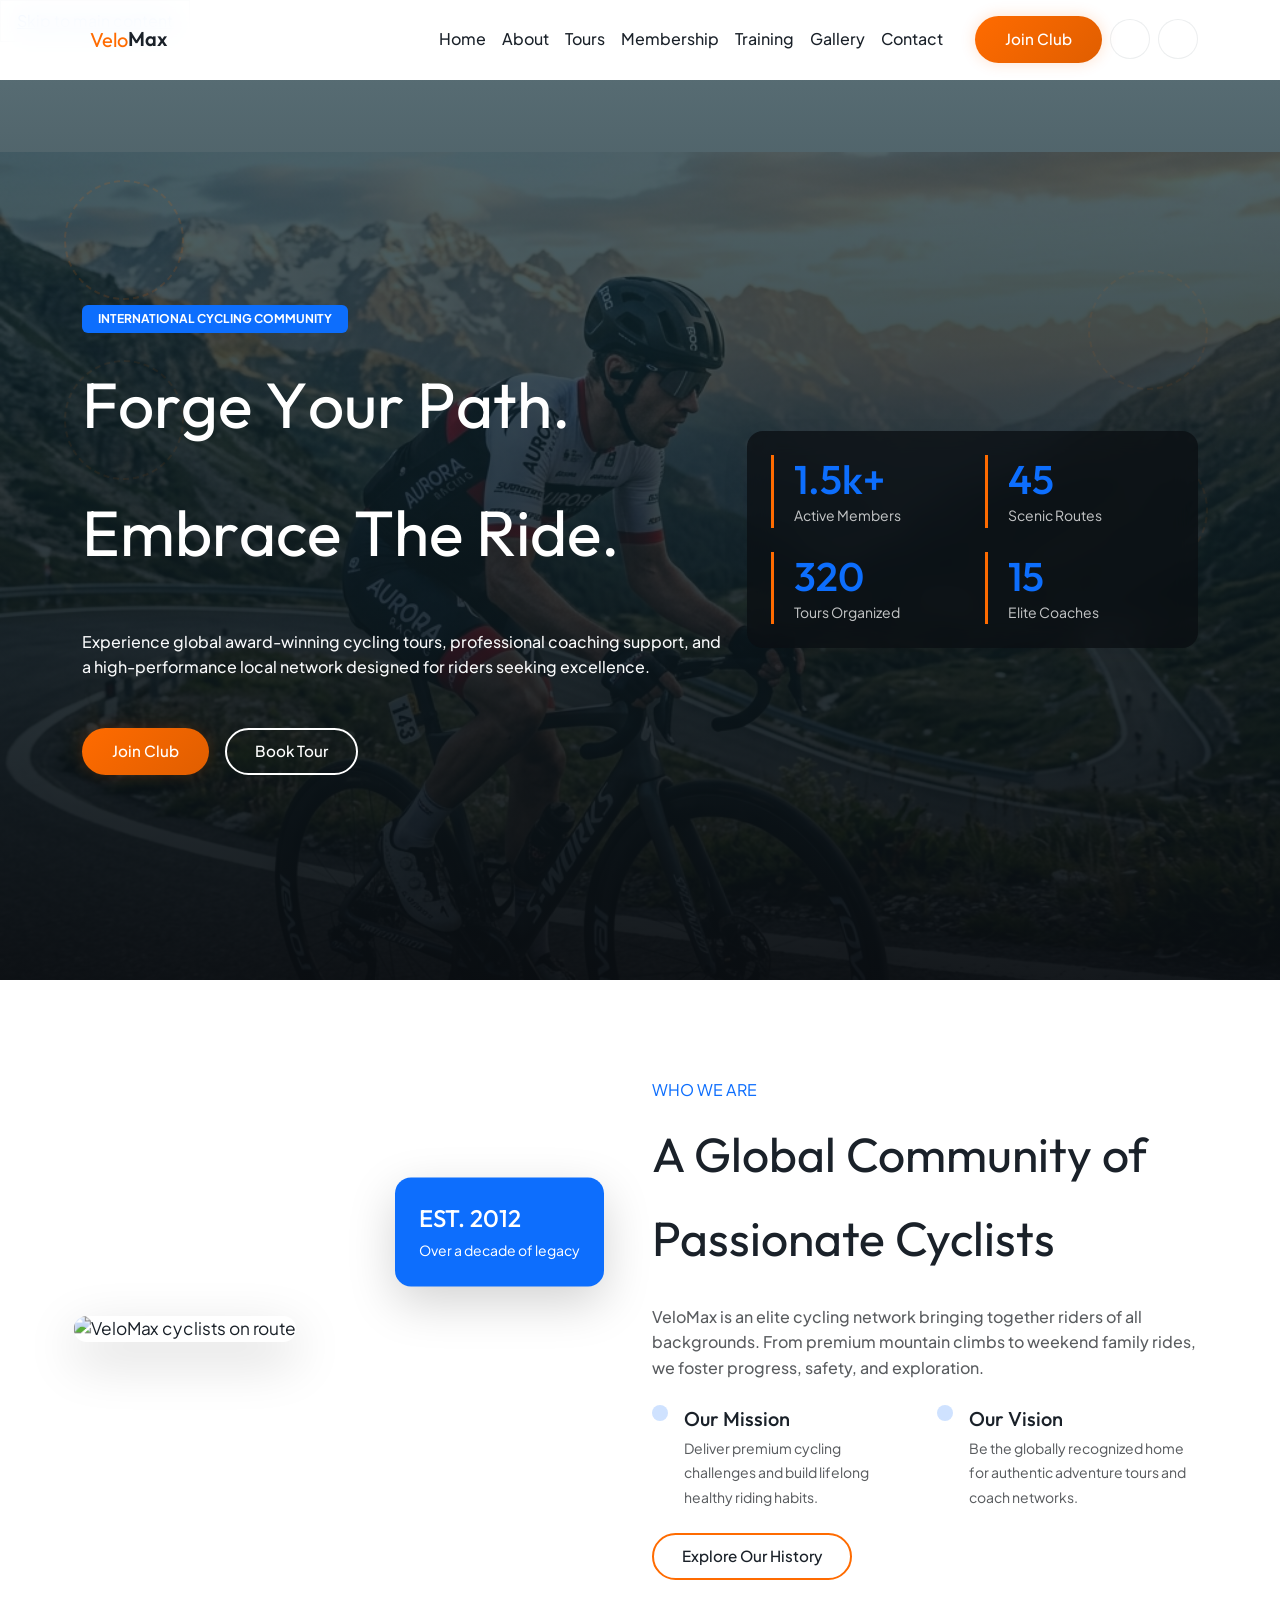
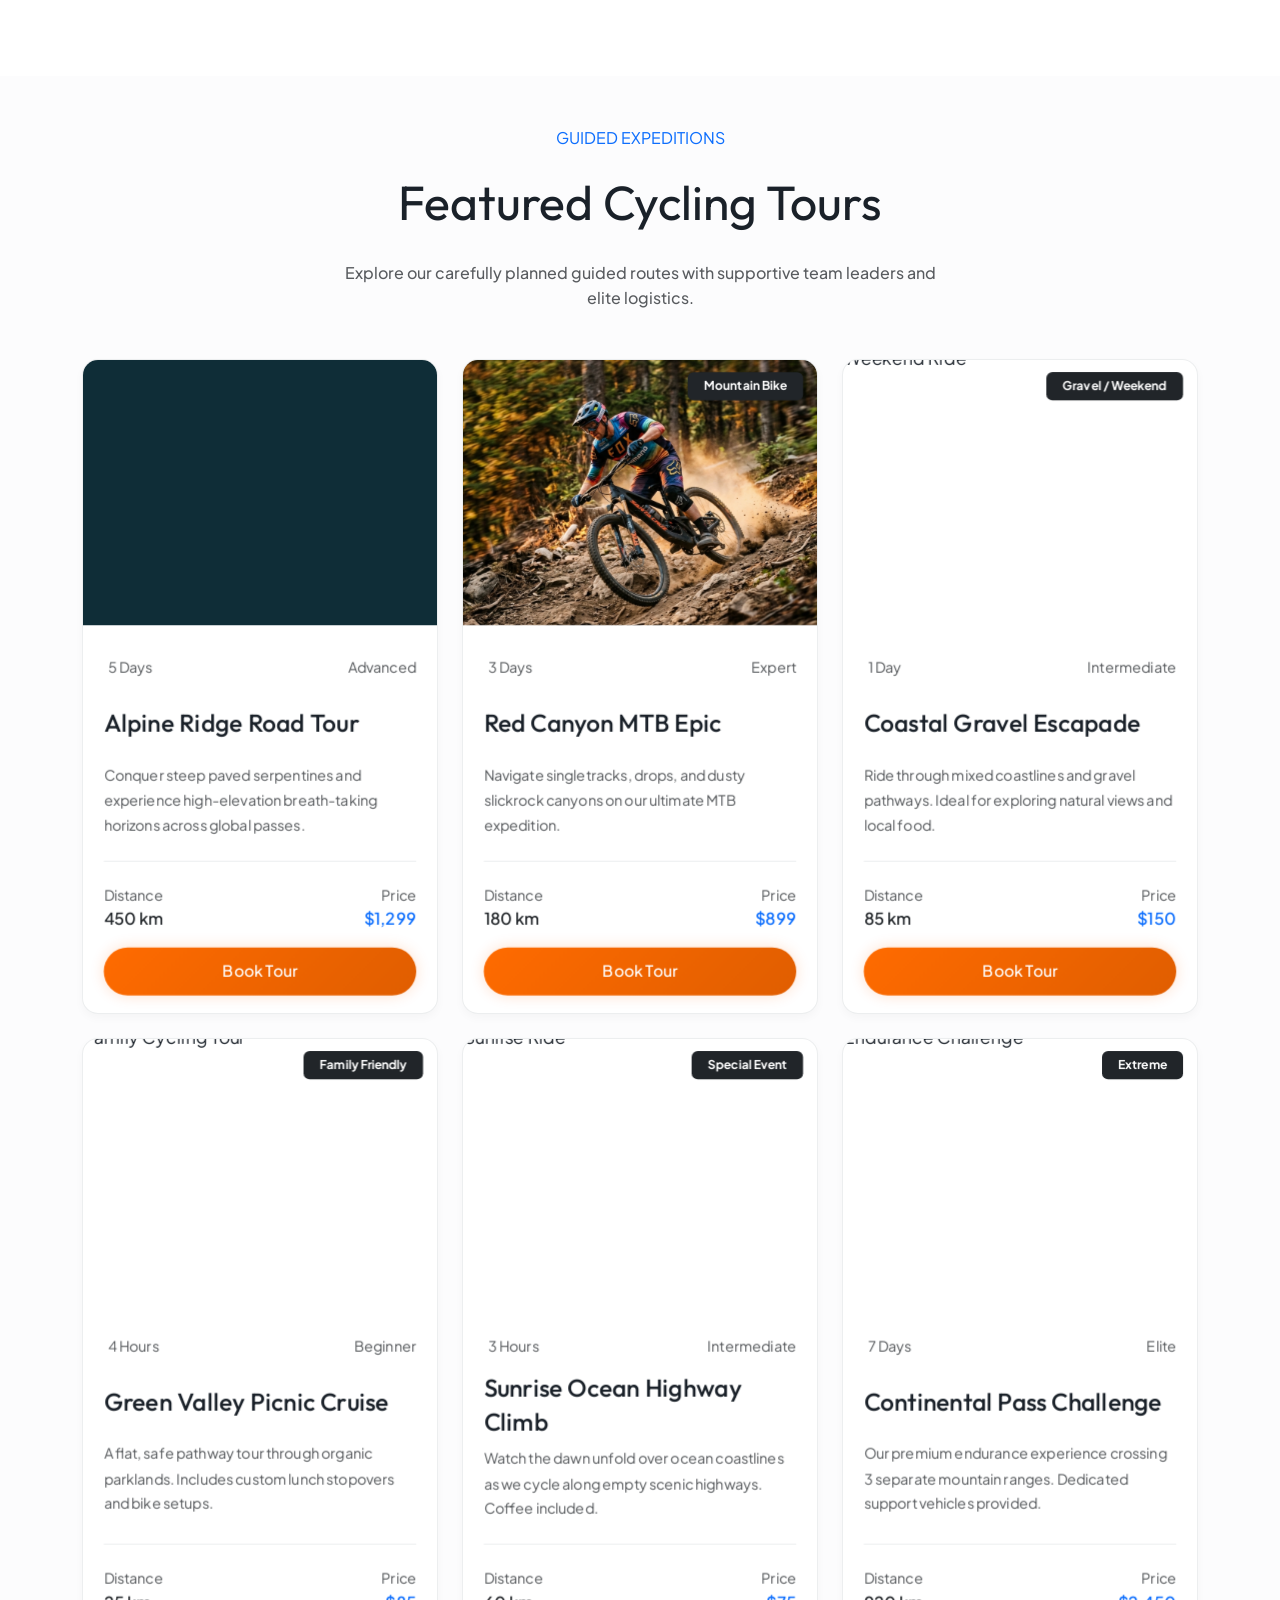
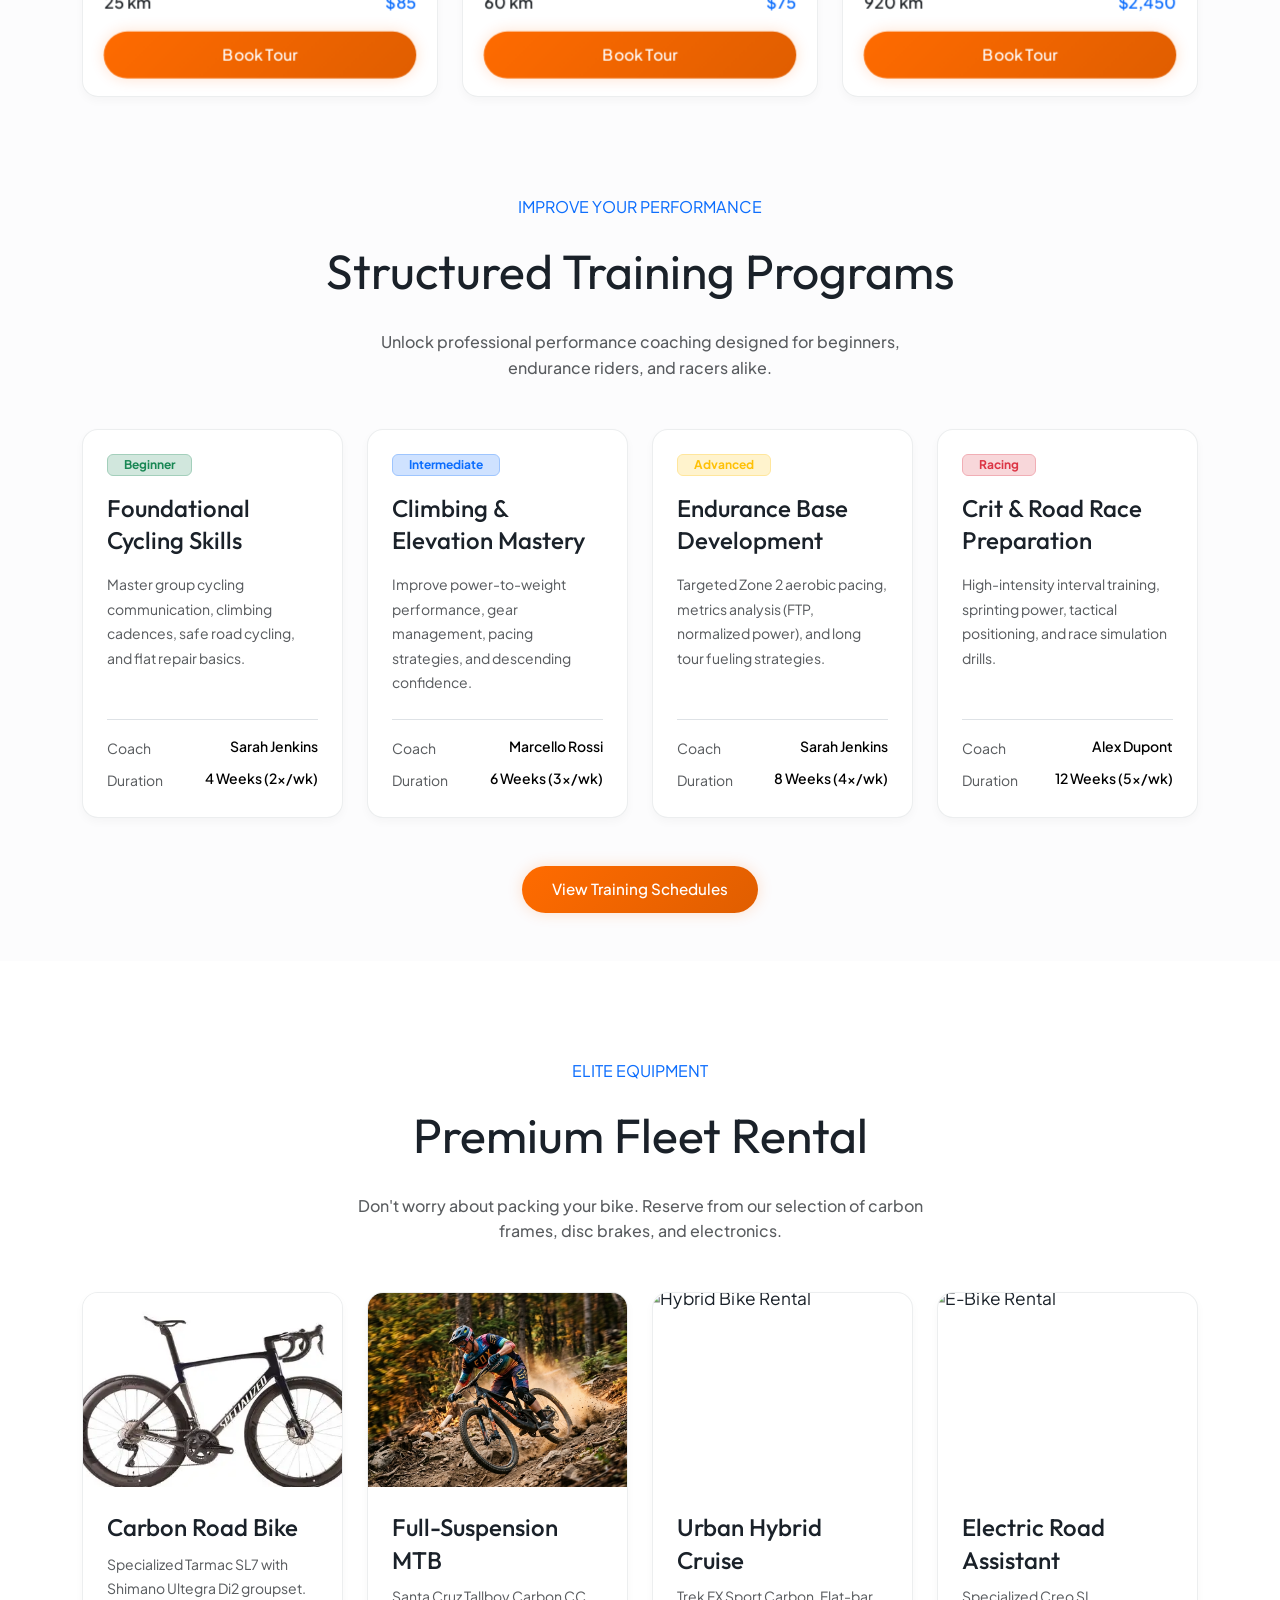
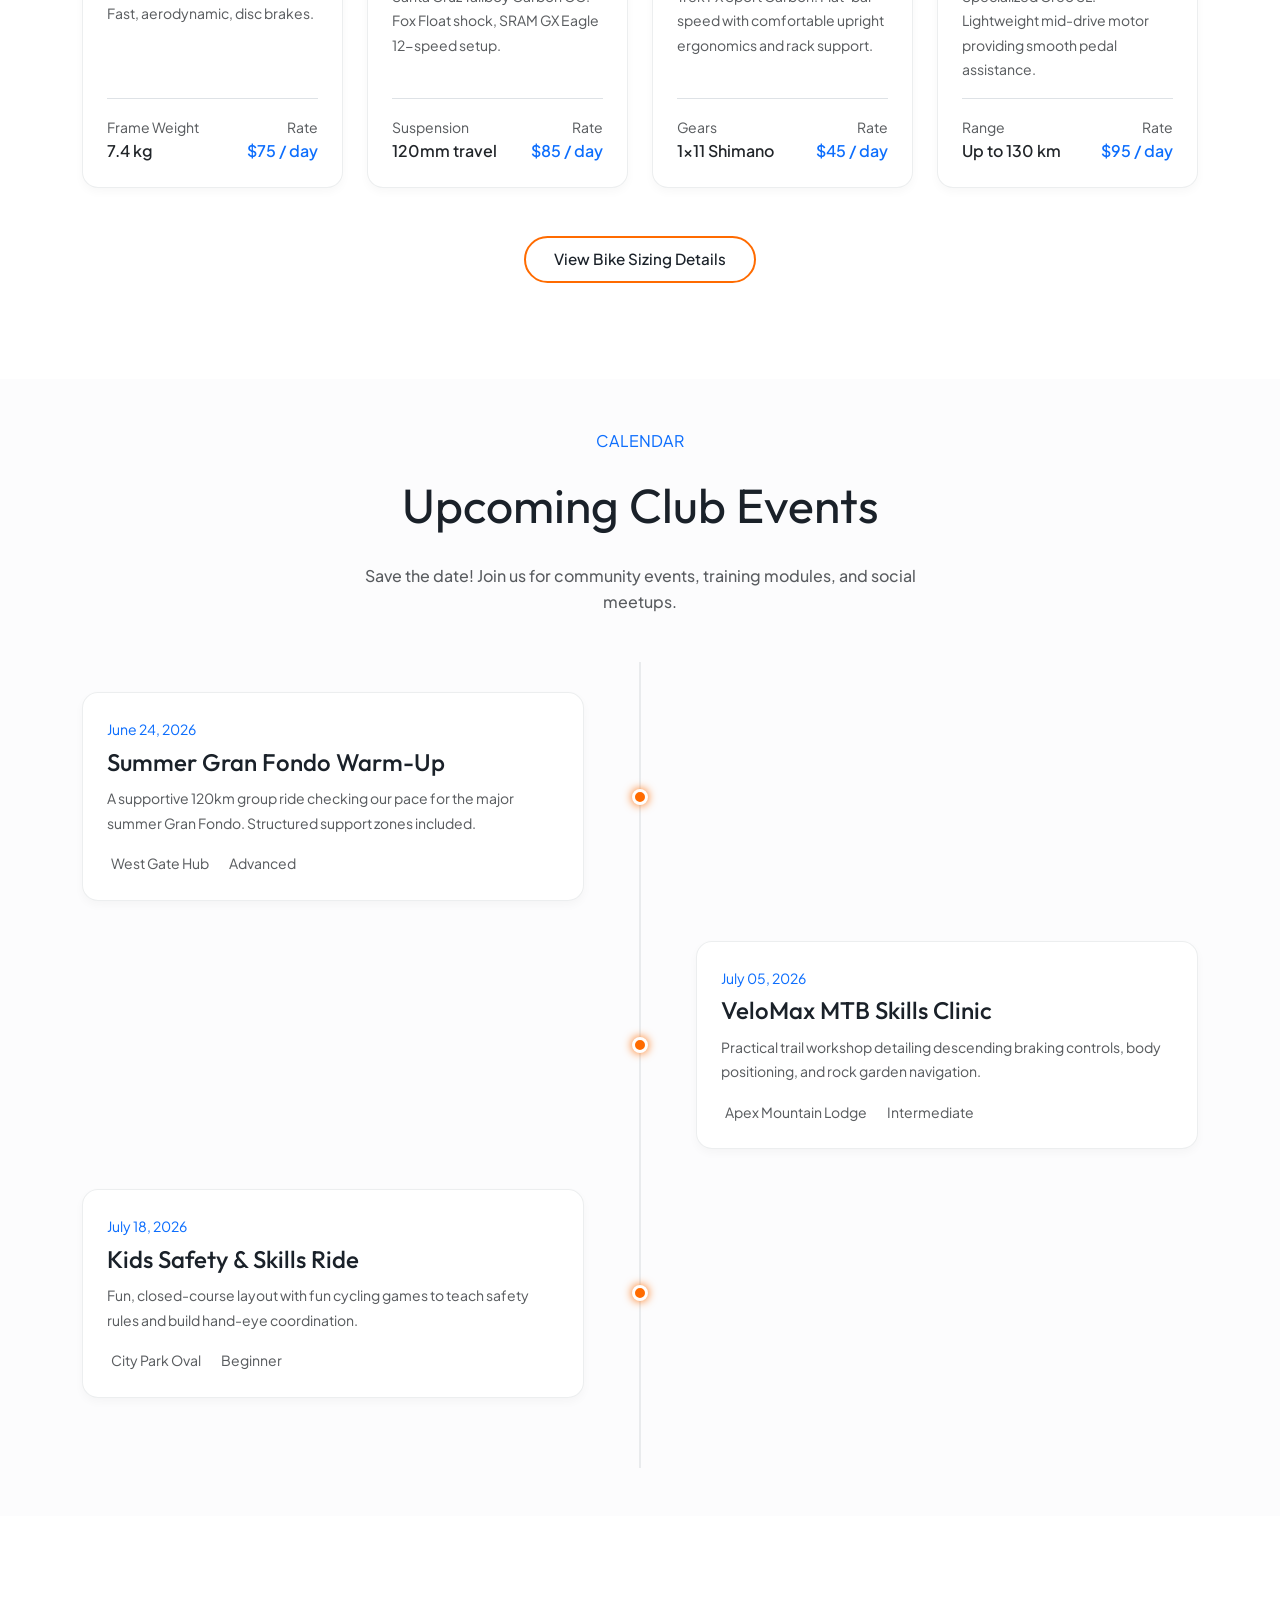
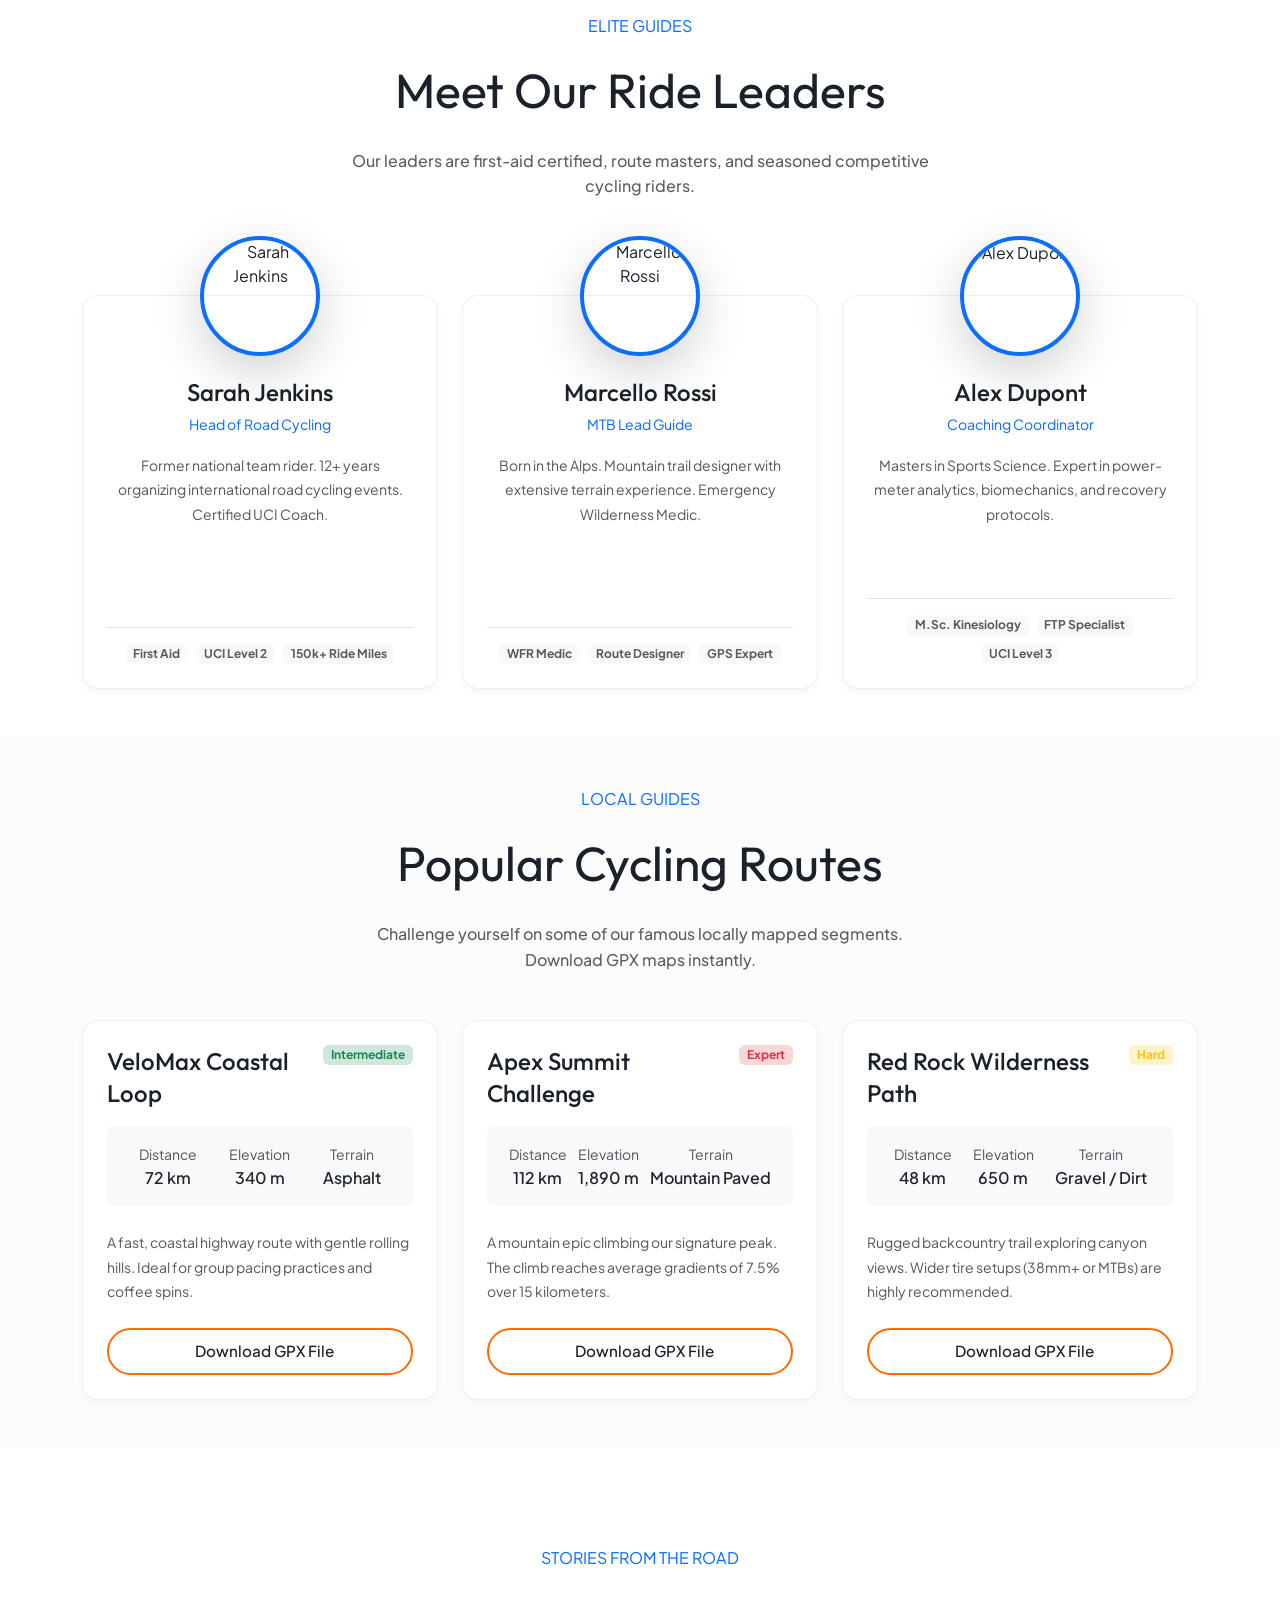
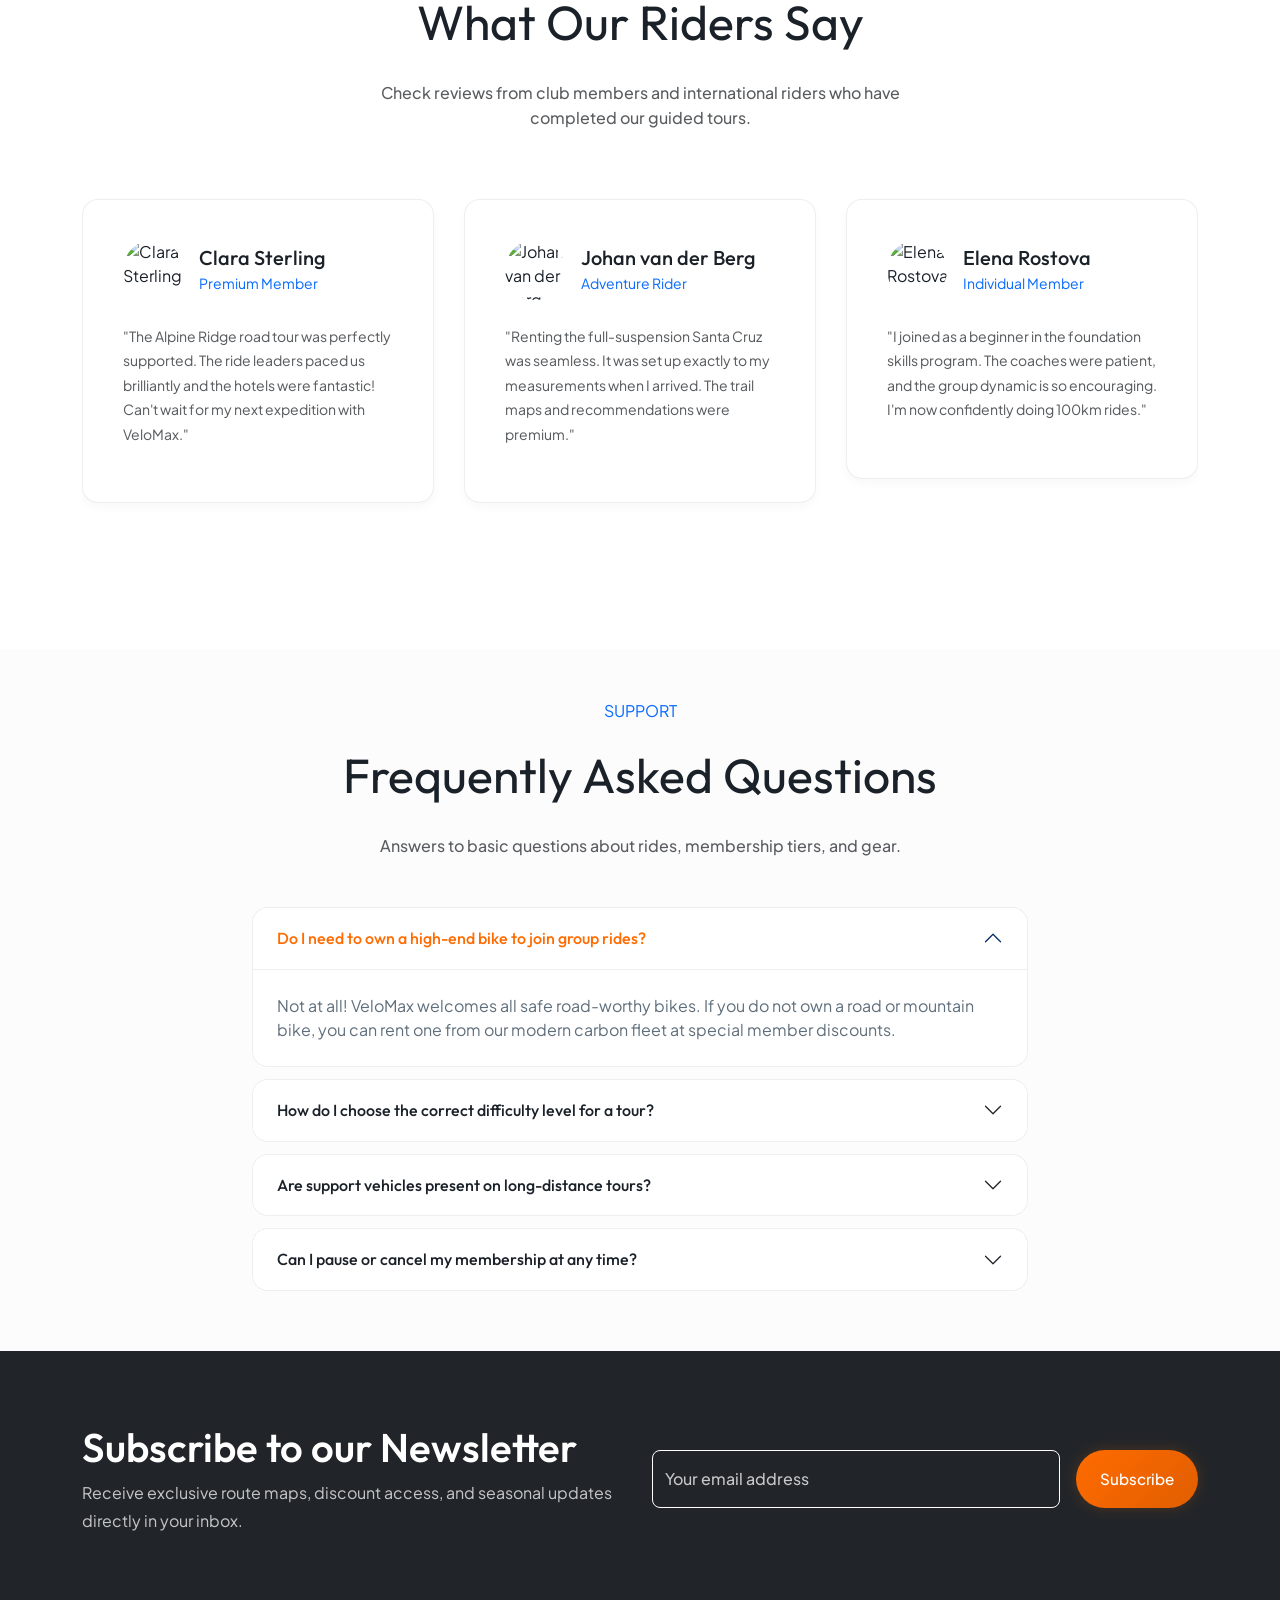
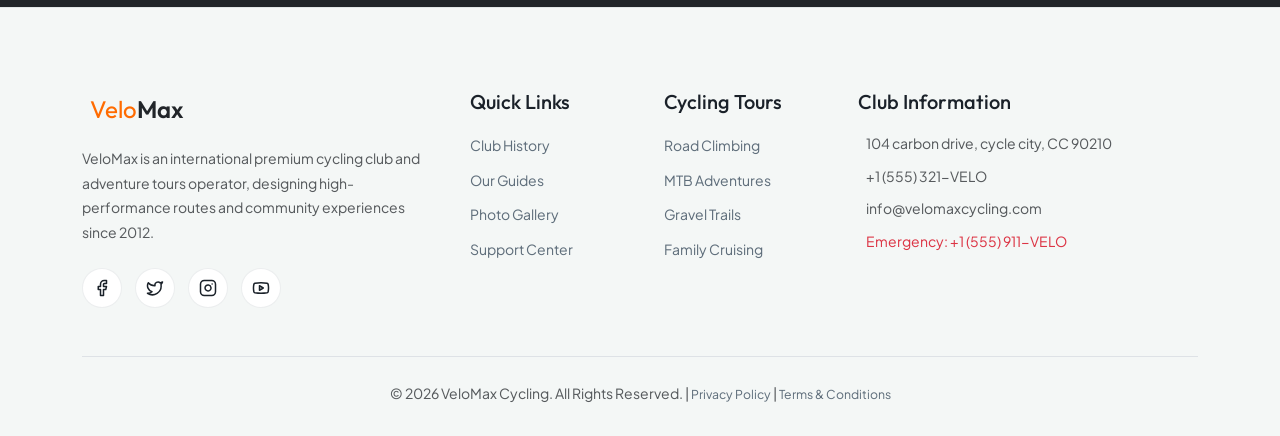
==== commit 9cc98bed: "SVVF" ====
--- a/index.html
+++ b/index.html
@@ -397,73 +397,7 @@
       </div>
     </section>
 
-    <!-- Membership Highlights -->
-    <section class="py-5 my-md-5">
-      <div class="container">
-        <div class="text-center mb-5" data-aos="fade-up">
-          <span class="text-primary text-uppercase font-weight-550">Club Privileges</span>
-          <h2 class="display-5 mt-2 mb-3">Why Join VeloMax?</h2>
-          <p class="section-subtitle text-muted mx-auto" style="max-width: 600px;">Unlock elite gear, coaching discounts, curated routes, and a global active network of supportive cycling enthusiasts.</p>
-        </div>
-
-        <div class="row g-4">
-          <div class="col-lg-4 col-md-6" data-aos="zoom-in" data-aos-delay="100">
-            <div class="glass-panel p-4 h-100 border-0 shadow-sm text-start">
-              <div class="bg-primary-subtle text-primary p-3 rounded-4 d-inline-block mb-4">
-                <i data-lucide="users" class="w-8 h-8"></i>
-              </div>
-              <h4 class="mb-3">Weekly Club Rides</h4>
-              <p class="text-muted small mb-0">Join organized group rides matching every fitness level. Safely escorted by certified leaders.</p>
-            </div>
-          </div>
-          <div class="col-lg-4 col-md-6" data-aos="zoom-in" data-aos-delay="200">
-            <div class="glass-panel p-4 h-100 border-0 shadow-sm text-start">
-              <div class="bg-primary-subtle text-primary p-3 rounded-4 d-inline-block mb-4">
-                <i data-lucide="percent" class="w-8 h-8"></i>
-              </div>
-              <h4 class="mb-3">Exclusive Store Discounts</h4>
-              <p class="text-muted small mb-0">Enjoy 15-25% off high-end carbon bike parts, helmets, cycling apparel, and partner brands.</p>
-            </div>
-          </div>
-          <div class="col-lg-4 col-md-6" data-aos="zoom-in" data-aos-delay="300">
-            <div class="glass-panel p-4 h-100 border-0 shadow-sm text-start">
-              <div class="bg-primary-subtle text-primary p-3 rounded-4 d-inline-block mb-4">
-                <i data-lucide="calendar" class="w-8 h-8"></i>
-              </div>
-              <h4 class="mb-3">VeloMax Race Access</h4>
-              <p class="text-muted small mb-0">Priority registration and free entry tickets to major local crit races and gran fondos.</p>
-            </div>
-          </div>
-          <div class="col-lg-4 col-md-6" data-aos="zoom-in" data-aos-delay="400">
-            <div class="glass-panel p-4 h-100 border-0 shadow-sm text-start">
-              <div class="bg-primary-subtle text-primary p-3 rounded-4 d-inline-block mb-4">
-                <i data-lucide="award" class="w-8 h-8"></i>
-              </div>
-              <h4 class="mb-3">Professional Coaching</h4>
-              <p class="text-muted small mb-0">Direct training consultation and individual performance plans created by elite UCI coaches.</p>
-            </div>
-          </div>
-          <div class="col-lg-4 col-md-6" data-aos="zoom-in" data-aos-delay="500">
-            <div class="glass-panel p-4 h-100 border-0 shadow-sm text-start">
-              <div class="bg-primary-subtle text-primary p-3 rounded-4 d-inline-block mb-4">
-                <i data-lucide="bike" class="w-8 h-8"></i>
-              </div>
-              <h4 class="mb-3">Premium Rental Priority</h4>
-              <p class="text-muted small mb-0">Instant reservations on high-end carbon road bikes and full-suspension MTBs for weekend tours.</p>
-            </div>
-          </div>
-          <div class="col-lg-4 col-md-6" data-aos="zoom-in" data-aos-delay="600">
-            <div class="glass-panel p-4 h-100 border-0 shadow-sm text-start">
-              <div class="bg-primary-subtle text-primary p-3 rounded-4 d-inline-block mb-4">
-                <i data-lucide="globe" class="w-8 h-8"></i>
-              </div>
-              <h4 class="mb-3">Global Community Hub</h4>
-              <p class="text-muted small mb-0">Connect via Discord, share GPS tracks, join monthly meetups, and plan self-guided routes.</p>
-            </div>
-          </div>
-        </div>
-      </div>
-    </section>
+
 
     <!-- Training Programs -->
     <section class="py-5 bg-light-subtle">
@@ -485,11 +419,11 @@
                 <div class="border-top pt-3 mt-auto">
                   <div class="d-flex justify-content-between text-muted small mb-2">
                     <span>Coach</span>
-                    <strong class="text-dark">Sarah Jenkins</strong>
+                    <strong class="text-body-emphasis">Sarah Jenkins</strong>
                   </div>
                   <div class="d-flex justify-content-between text-muted small">
                     <span>Duration</span>
-                    <strong class="text-dark">4 Weeks (2x/wk)</strong>
+                    <strong class="text-body-emphasis">4 Weeks (2x/wk)</strong>
                   </div>
                 </div>
               </div>
@@ -505,11 +439,11 @@
                 <div class="border-top pt-3 mt-auto">
                   <div class="d-flex justify-content-between text-muted small mb-2">
                     <span>Coach</span>
-                    <strong class="text-dark">Marcello Rossi</strong>
+                    <strong class="text-body-emphasis">Marcello Rossi</strong>
                   </div>
                   <div class="d-flex justify-content-between text-muted small">
                     <span>Duration</span>
-                    <strong class="text-dark">6 Weeks (3x/wk)</strong>
+                    <strong class="text-body-emphasis">6 Weeks (3x/wk)</strong>
                   </div>
                 </div>
               </div>
@@ -525,11 +459,11 @@
                 <div class="border-top pt-3 mt-auto">
                   <div class="d-flex justify-content-between text-muted small mb-2">
                     <span>Coach</span>
-                    <strong class="text-dark">Sarah Jenkins</strong>
+                    <strong class="text-body-emphasis">Sarah Jenkins</strong>
                   </div>
                   <div class="d-flex justify-content-between text-muted small">
                     <span>Duration</span>
-                    <strong class="text-dark">8 Weeks (4x/wk)</strong>
+                    <strong class="text-body-emphasis">8 Weeks (4x/wk)</strong>
                   </div>
                 </div>
               </div>
@@ -545,11 +479,11 @@
                 <div class="border-top pt-3 mt-auto">
                   <div class="d-flex justify-content-between text-muted small mb-2">
                     <span>Coach</span>
-                    <strong class="text-dark">Alex Dupont</strong>
+                    <strong class="text-body-emphasis">Alex Dupont</strong>
                   </div>
                   <div class="d-flex justify-content-between text-muted small">
                     <span>Duration</span>
-                    <strong class="text-dark">12 Weeks (5x/wk)</strong>
+                    <strong class="text-body-emphasis">12 Weeks (5x/wk)</strong>
                   </div>
                 </div>
               </div>
@@ -576,7 +510,7 @@
           <div class="col-lg-3 col-md-6" data-aos="fade-up" data-aos-delay="100">
             <div class="premium-card">
               <div class="premium-card-img-wrapper">
-                <img src="https://images.unsplash.com/photo-1544192240-4a34fed0104c?auto=format&fit=crop&w=800&q=80" alt="Road Bike Rental" class="premium-card-img">
+                <img src="assets/images/carbon_road_bike.jpg" alt="Road Bike Rental" class="premium-card-img">
               </div>
               <div class="premium-card-body text-start">
                 <h4 class="mb-2">Carbon Road Bike</h4>
@@ -734,15 +668,17 @@
         <div class="row g-4">
           <!-- Leader 1 -->
           <div class="col-lg-4 col-md-6" data-aos="fade-up" data-aos-delay="100">
-            <div class="premium-card">
-              <div class="premium-card-img-wrapper">
-                <img src="https://images.unsplash.com/photo-1534528741775-53994a69daeb?auto=format&fit=crop&w=800&q=80" alt="Sarah Jenkins" class="premium-card-img">
-              </div>
-              <div class="premium-card-body text-start">
-                <h4 class="mb-1">Sarah Jenkins</h4>
-                <span class="text-primary small d-block mb-3">Head of Road Cycling</span>
-                <p class="text-muted small mb-4">Former national team rider. 12+ years organizing international road cycling events. Certified UCI Coach.</p>
-                <div class="border-top pt-3 d-flex flex-wrap gap-2 mt-auto">
+            <div class="premium-card text-center pt-5 pb-4 px-4 mt-5 position-relative overflow-visible h-100">
+              <div class="position-absolute top-0 start-50 translate-middle" style="width: 120px; height: 120px; z-index: 2;">
+                <div class="rounded-circle border border-4 border-primary overflow-hidden shadow-lg h-100 w-100" style="transition: transform 0.4s ease;">
+                  <img src="https://images.unsplash.com/photo-1534528741775-53994a69daeb?auto=format&fit=crop&w=800&q=80" alt="Sarah Jenkins" class="w-100 h-100 object-fit-cover leader-avatar">
+                </div>
+              </div>
+              <div class="pt-4 d-flex flex-column h-100">
+                <h4 class="mb-1 mt-2">Sarah Jenkins</h4>
+                <span class="text-primary small d-block mb-3 font-weight-550">Head of Road Cycling</span>
+                <p class="text-muted small mb-4 flex-grow-1">Former national team rider. 12+ years organizing international road cycling events. Certified UCI Coach.</p>
+                <div class="border-top pt-3 d-flex flex-wrap gap-2 justify-content-center mt-auto">
                   <span class="badge bg-light text-muted small">First Aid</span>
                   <span class="badge bg-light text-muted small">UCI Level 2</span>
                   <span class="badge bg-light text-muted small">150k+ Ride Miles</span>
@@ -752,15 +688,17 @@
           </div>
           <!-- Leader 2 -->
           <div class="col-lg-4 col-md-6" data-aos="fade-up" data-aos-delay="200">
-            <div class="premium-card">
-              <div class="premium-card-img-wrapper">
-                <img src="https://images.unsplash.com/photo-1507003211169-0a1dd7228f2d?auto=format&fit=crop&w=800&q=80" alt="Marcello Rossi" class="premium-card-img">
-              </div>
-              <div class="premium-card-body text-start">
-                <h4 class="mb-1">Marcello Rossi</h4>
-                <span class="text-primary small d-block mb-3">MTB Lead Guide</span>
-                <p class="text-muted small mb-4">Born in the Alps. Mountain trail designer with extensive terrain experience. Emergency Wilderness Medic.</p>
-                <div class="border-top pt-3 d-flex flex-wrap gap-2 mt-auto">
+            <div class="premium-card text-center pt-5 pb-4 px-4 mt-5 position-relative overflow-visible h-100">
+              <div class="position-absolute top-0 start-50 translate-middle" style="width: 120px; height: 120px; z-index: 2;">
+                <div class="rounded-circle border border-4 border-primary overflow-hidden shadow-lg h-100 w-100" style="transition: transform 0.4s ease;">
+                  <img src="https://images.unsplash.com/photo-1507003211169-0a1dd7228f2d?auto=format&fit=crop&w=800&q=80" alt="Marcello Rossi" class="w-100 h-100 object-fit-cover leader-avatar">
+                </div>
+              </div>
+              <div class="pt-4 d-flex flex-column h-100">
+                <h4 class="mb-1 mt-2">Marcello Rossi</h4>
+                <span class="text-primary small d-block mb-3 font-weight-550">MTB Lead Guide</span>
+                <p class="text-muted small mb-4 flex-grow-1">Born in the Alps. Mountain trail designer with extensive terrain experience. Emergency Wilderness Medic.</p>
+                <div class="border-top pt-3 d-flex flex-wrap gap-2 justify-content-center mt-auto">
                   <span class="badge bg-light text-muted small">WFR Medic</span>
                   <span class="badge bg-light text-muted small">Route Designer</span>
                   <span class="badge bg-light text-muted small">GPS Expert</span>
@@ -770,15 +708,17 @@
           </div>
           <!-- Leader 3 -->
           <div class="col-lg-4 col-md-6" data-aos="fade-up" data-aos-delay="300">
-            <div class="premium-card">
-              <div class="premium-card-img-wrapper">
-                <img src="https://images.unsplash.com/photo-1500648767791-00dcc994a43e?auto=format&fit=crop&w=800&q=80" alt="Alex Dupont" class="premium-card-img">
-              </div>
-              <div class="premium-card-body text-start">
-                <h4 class="mb-1">Alex Dupont</h4>
-                <span class="text-primary small d-block mb-3">Coaching Coordinator</span>
-                <p class="text-muted small mb-4">Masters in Sports Science. Expert in power-meter analytics, biomechanics, and recovery protocols.</p>
-                <div class="border-top pt-3 d-flex flex-wrap gap-2 mt-auto">
+            <div class="premium-card text-center pt-5 pb-4 px-4 mt-5 position-relative overflow-visible h-100">
+              <div class="position-absolute top-0 start-50 translate-middle" style="width: 120px; height: 120px; z-index: 2;">
+                <div class="rounded-circle border border-4 border-primary overflow-hidden shadow-lg h-100 w-100" style="transition: transform 0.4s ease;">
+                  <img src="https://images.unsplash.com/photo-1500648767791-00dcc994a43e?auto=format&fit=crop&w=800&q=80" alt="Alex Dupont" class="w-100 h-100 object-fit-cover leader-avatar">
+                </div>
+              </div>
+              <div class="pt-4 d-flex flex-column h-100">
+                <h4 class="mb-1 mt-2">Alex Dupont</h4>
+                <span class="text-primary small d-block mb-3 font-weight-550">Coaching Coordinator</span>
+                <p class="text-muted small mb-4 flex-grow-1">Masters in Sports Science. Expert in power-meter analytics, biomechanics, and recovery protocols.</p>
+                <div class="border-top pt-3 d-flex flex-wrap gap-2 justify-content-center mt-auto">
                   <span class="badge bg-light text-muted small">M.Sc. Kinesiology</span>
                   <span class="badge bg-light text-muted small">FTP Specialist</span>
                   <span class="badge bg-light text-muted small">UCI Level 3</span>
@@ -1111,7 +1051,7 @@
         </div>
       </div>
       <div class="border-top mt-5 pt-4 text-center">
-        <p class="text-muted small mb-0">&copy; 2026 VeloMax Cycling. All Rights Reserved. Designed by Antigravity.</p>
+        <p class="text-muted small mb-0">&copy; 2026 VeloMax Cycling. All Rights Reserved. | <a href="#" class="footer-legal-link small">Privacy Policy</a> | <a href="#" class="footer-legal-link small">Terms & Conditions</a></p>
       </div>
     </div>
   </footer>
--- a/assets/css/style.css
+++ b/assets/css/style.css
@@ -46,6 +46,27 @@
   --nav-bg: rgba(10, 14, 18, 0.85);
 }
 
+/* Ensure strong.text-dark and utility text-dark elements inside cards/panels adapt to dark mode */
+[data-bs-theme="dark"] strong.text-dark,
+[data-bs-theme="dark"] .premium-card .text-dark,
+[data-bs-theme="dark"] .glass-panel .text-dark {
+  color: var(--text-color) !important;
+}
+
+/* Ensure bg-light containers and badges adapt to dark mode */
+[data-bs-theme="dark"] .bg-light {
+  background-color: var(--bg-alt) !important;
+  color: var(--text-color) !important;
+}
+[data-bs-theme="dark"] .badge.bg-light {
+  background-color: var(--bg-alt) !important;
+  color: var(--text-color) !important;
+  border: 1px solid var(--card-border) !important;
+}
+[data-bs-theme="dark"] .text-muted {
+  color: var(--text-muted) !important;
+}
+
 /* GENERAL BASE STYLES */
 * {
   box-sizing: border-box;
@@ -374,7 +395,12 @@
 .premium-card-img-wrapper {
   position: relative;
   overflow: hidden;
-  padding-top: 65%; /* 16:9 ratio approximately */
+  padding-top: 75%; /* 4:3 ratio - less cropping, more image area visible */
+}
+.leader-card-img-wrapper {
+  position: relative;
+  overflow: hidden;
+  padding-top: 100%; /* 1:1 Square aspect ratio for headshots */
 }
 .premium-card-img {
   position: absolute;
@@ -386,6 +412,9 @@
   transition: transform 0.6s cubic-bezier(0.25, 0.8, 0.25, 1);
 }
 .premium-card:hover .premium-card-img {
+  transform: scale(1.08);
+}
+.premium-card:hover .leader-avatar {
   transform: scale(1.08);
 }
 .premium-card-body {
@@ -408,6 +437,27 @@
   border: 1px solid var(--glass-border);
   border-radius: var(--border-radius-md);
   box-shadow: var(--shadow-md);
+  transition: var(--transition-smooth);
+  color: var(--text-color);
+}
+.glass-panel h4 {
+  color: var(--text-color);
+  transition: var(--transition-smooth);
+}
+.glass-panel p {
+  color: var(--text-muted);
+  transition: var(--transition-smooth);
+}
+.glass-panel:hover {
+  transform: translateY(-8px);
+  box-shadow: var(--shadow-lg);
+  border-color: rgba(255, 107, 0, 0.3);
+}
+.glass-panel img {
+  transition: var(--transition-smooth);
+}
+.glass-panel:hover img {
+  transform: scale(1.08);
 }
 
 /* SHADOWS & PERSPECTIVES */
@@ -559,6 +609,14 @@
 .footer-link:hover {
   color: var(--primary-color);
   transform: translateX(4px);
+}
+.footer-legal-link {
+  color: var(--text-muted);
+  text-decoration: none;
+  transition: var(--transition-smooth);
+}
+.footer-legal-link:hover {
+  color: var(--primary-color);
 }
 .social-icon {
   width: 40px;
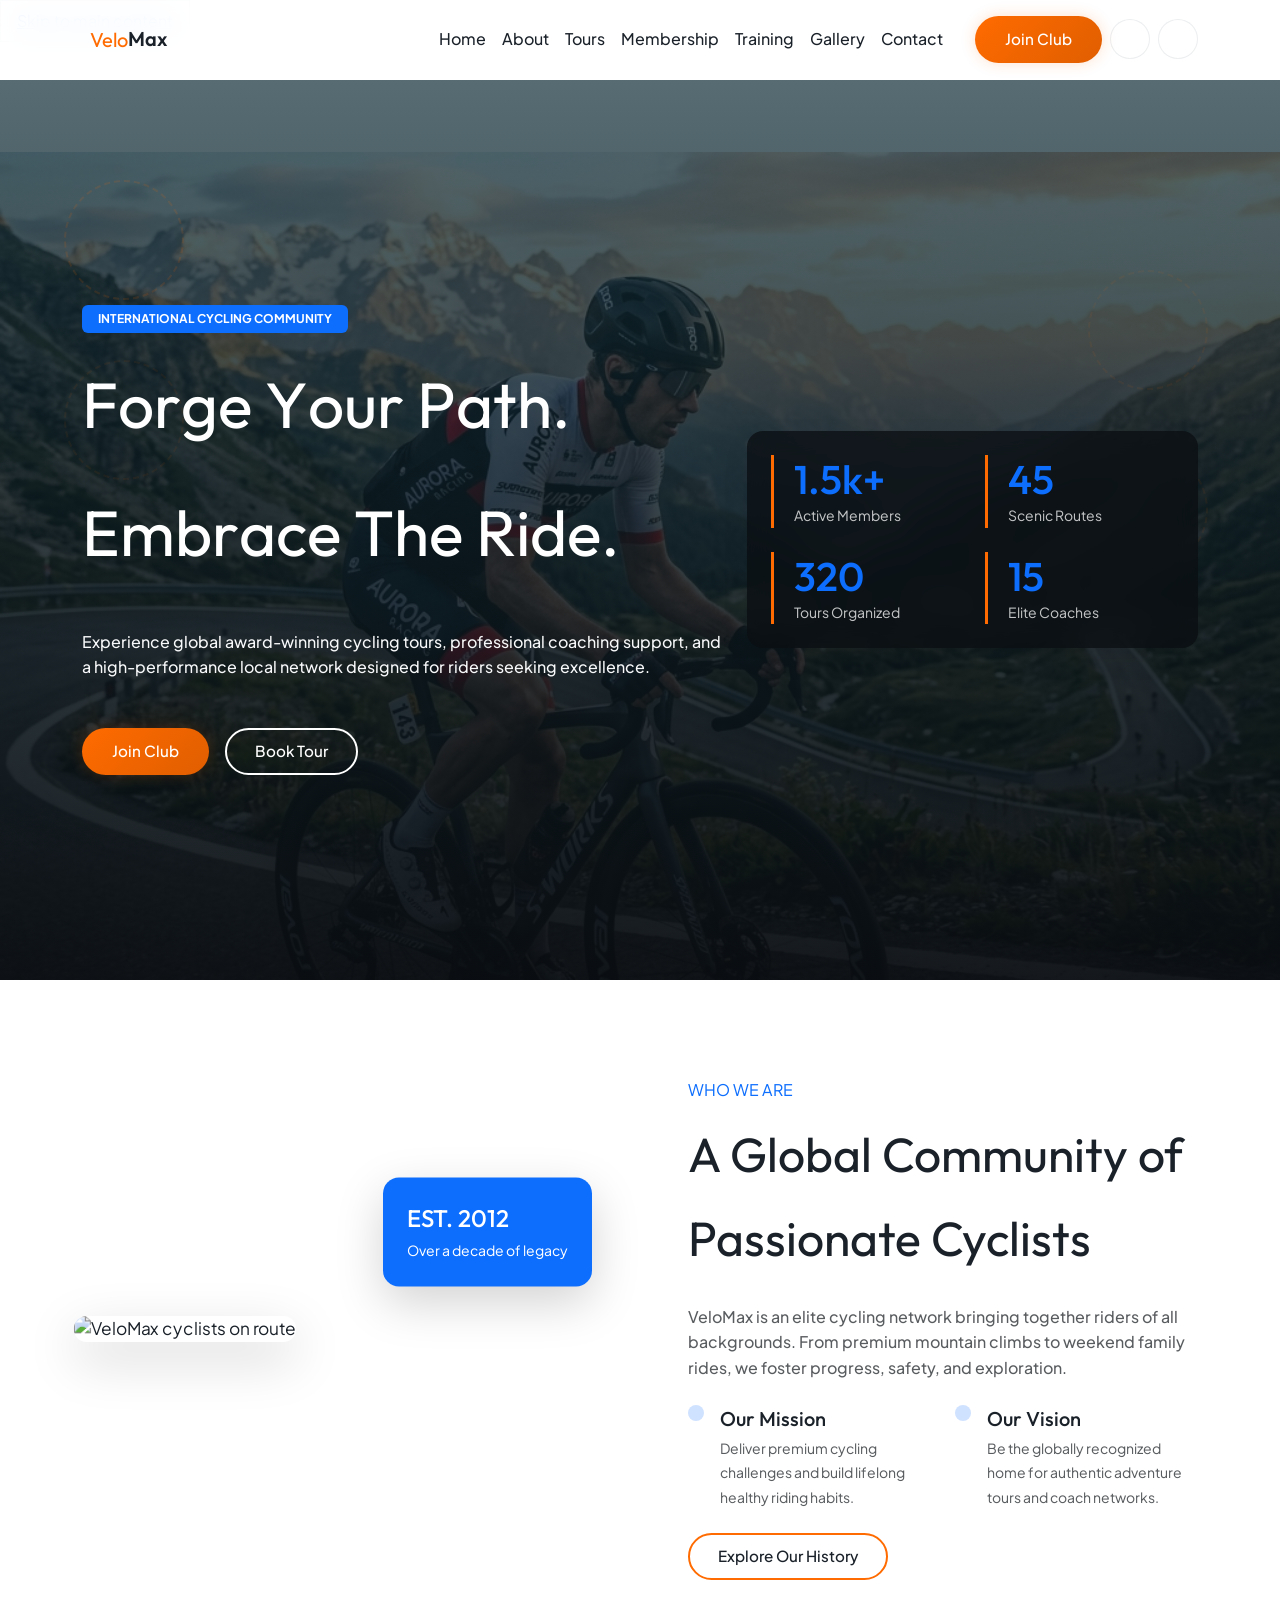
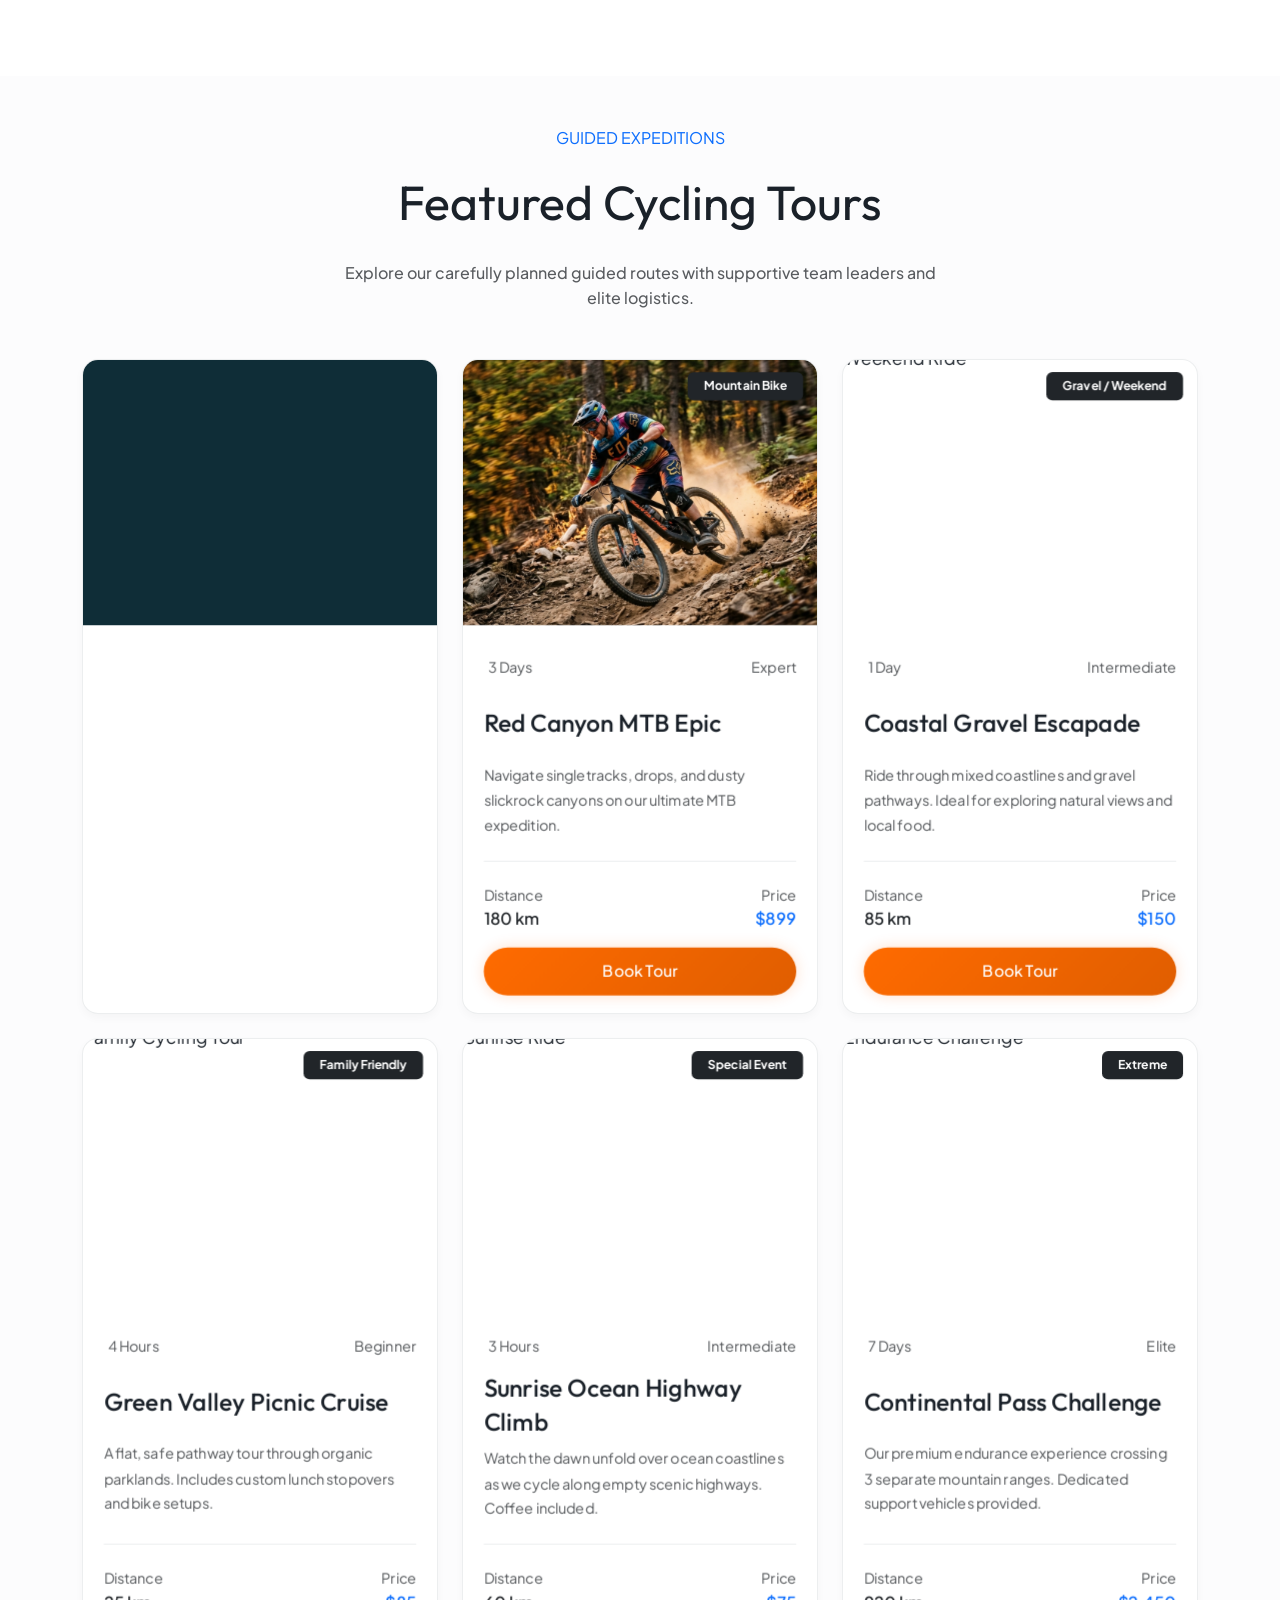
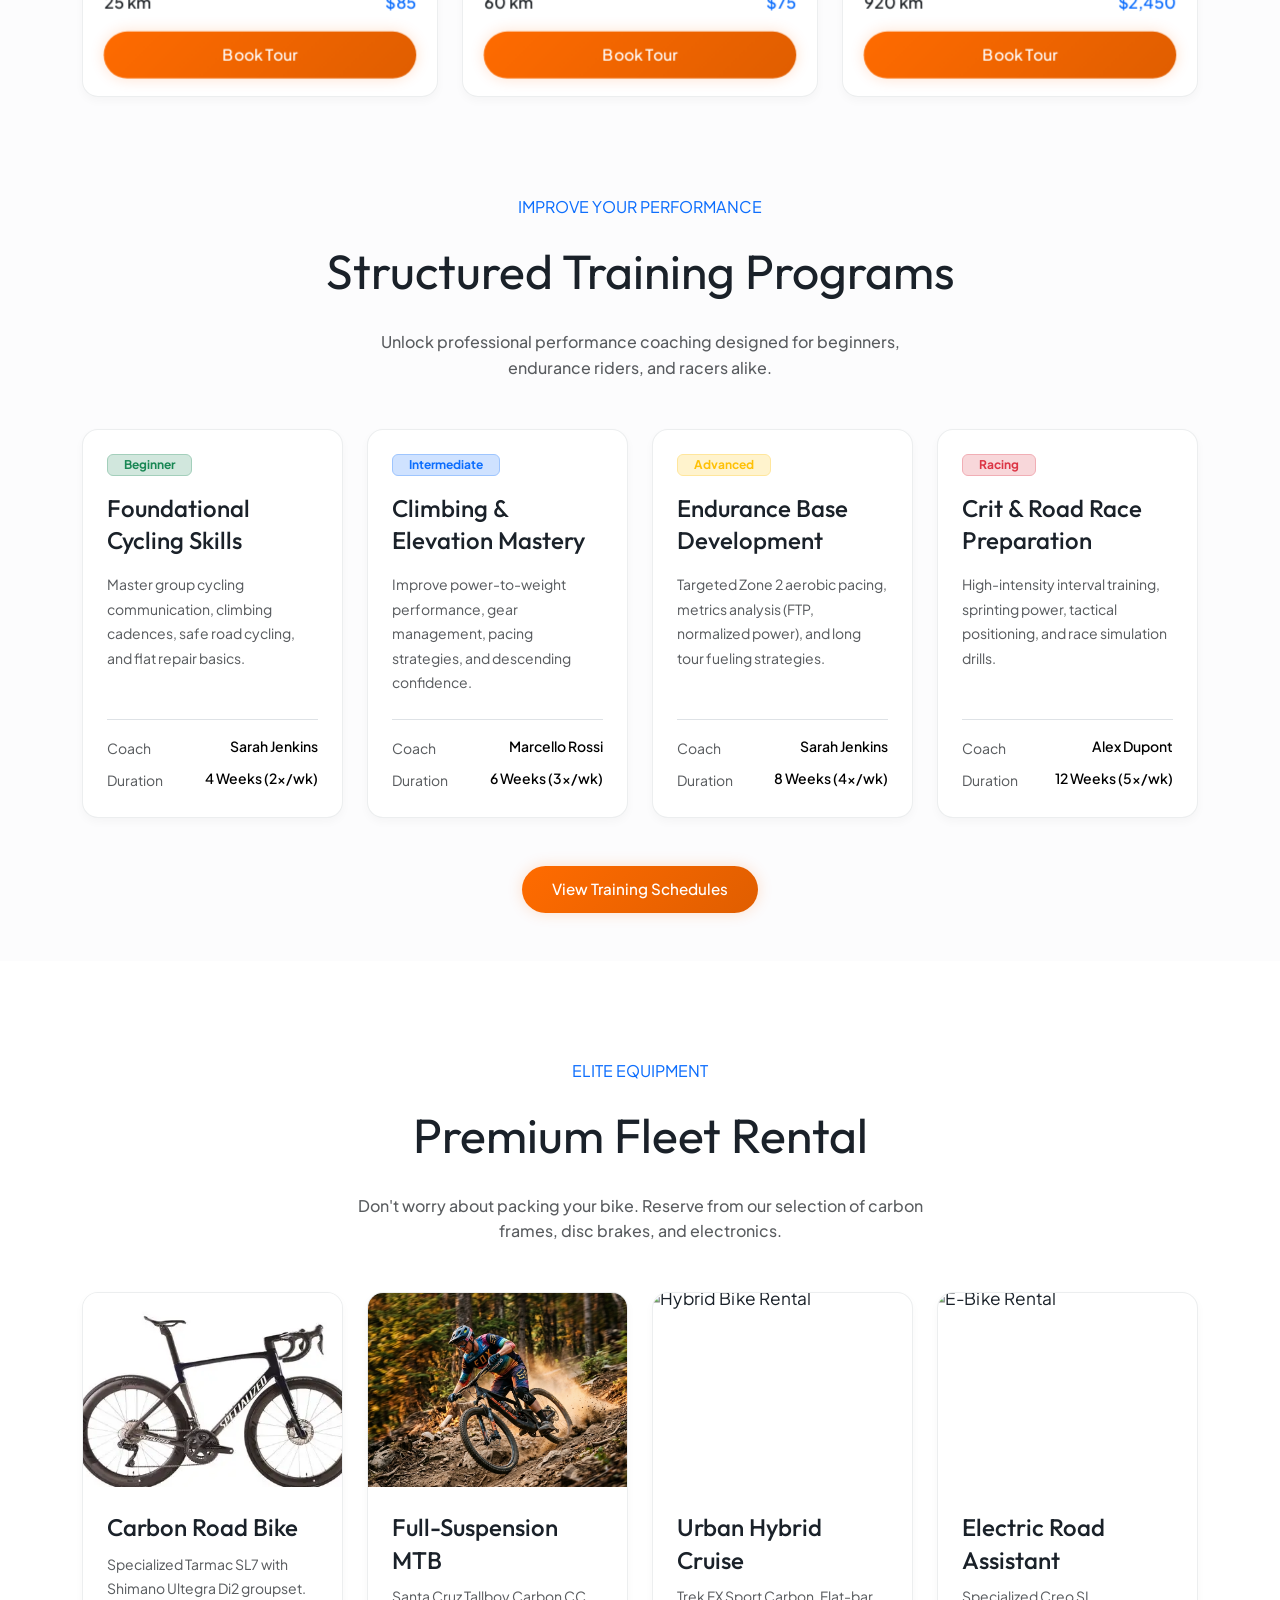
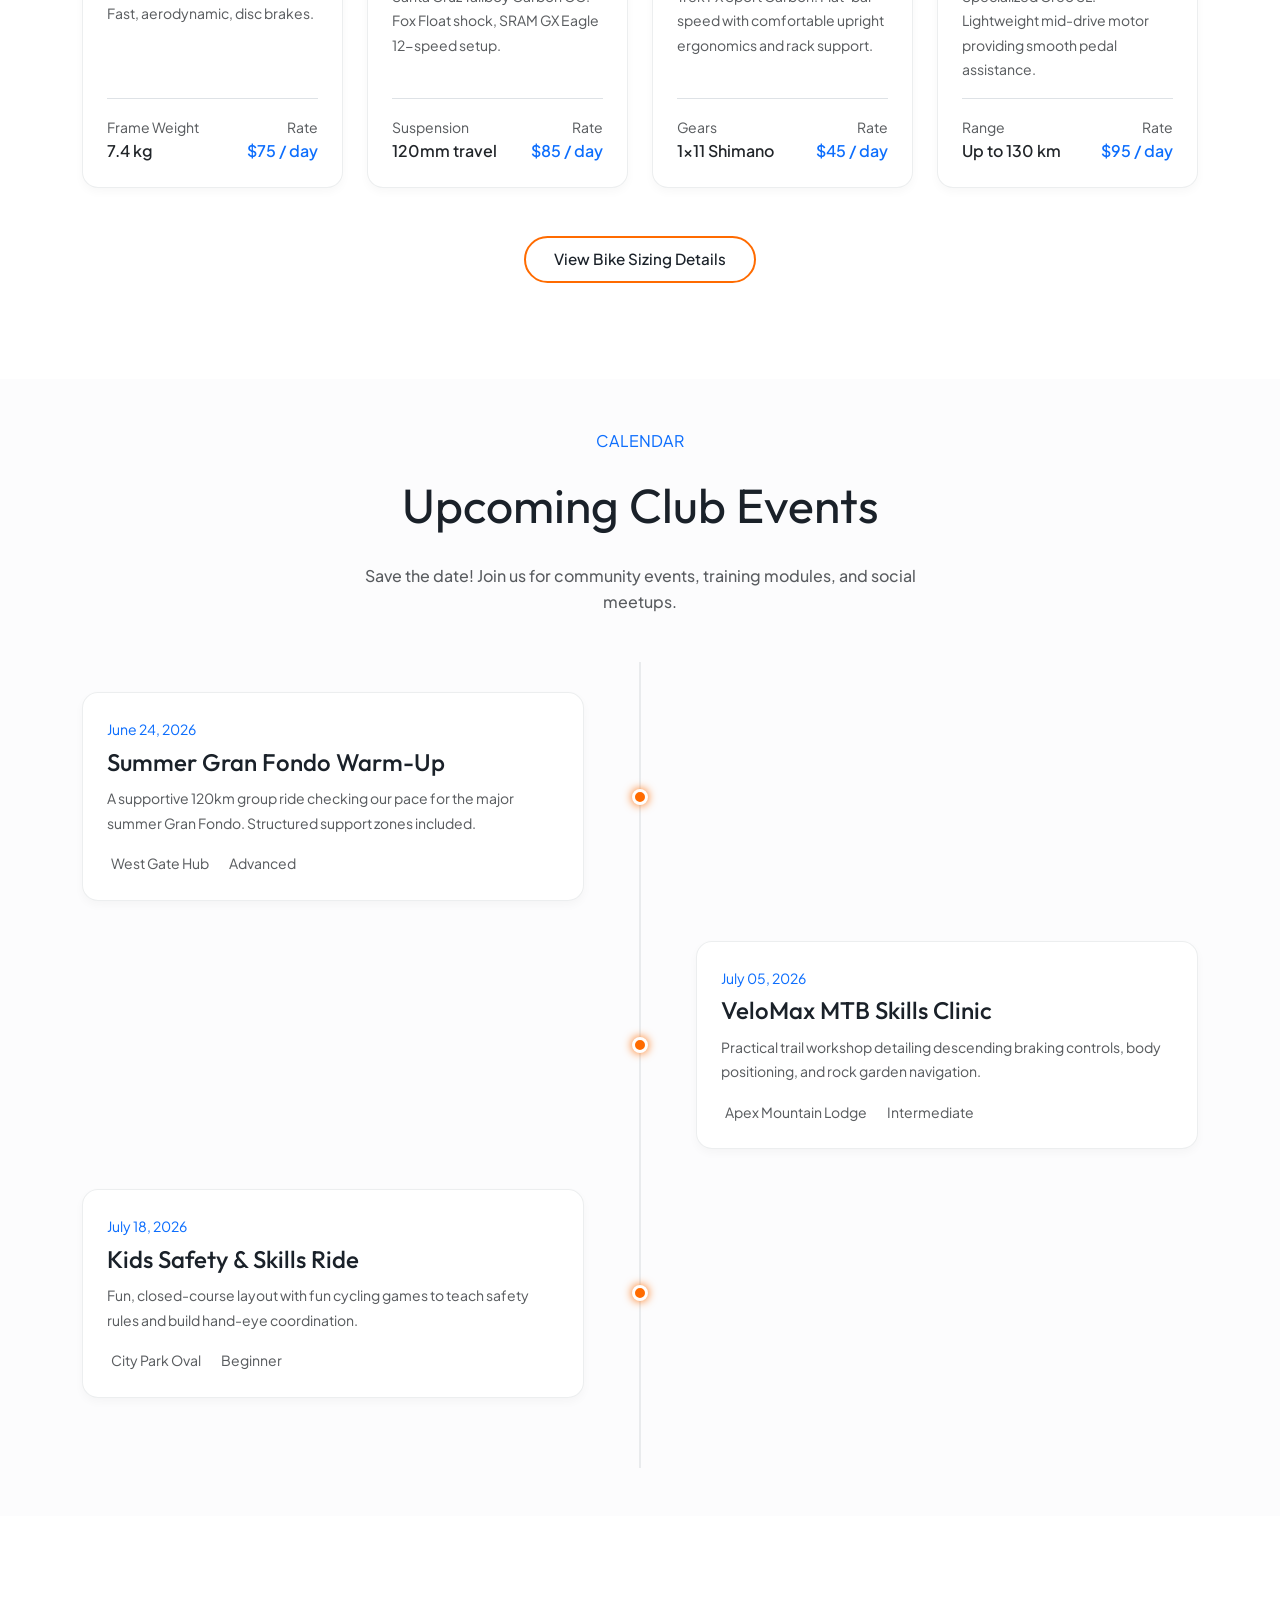
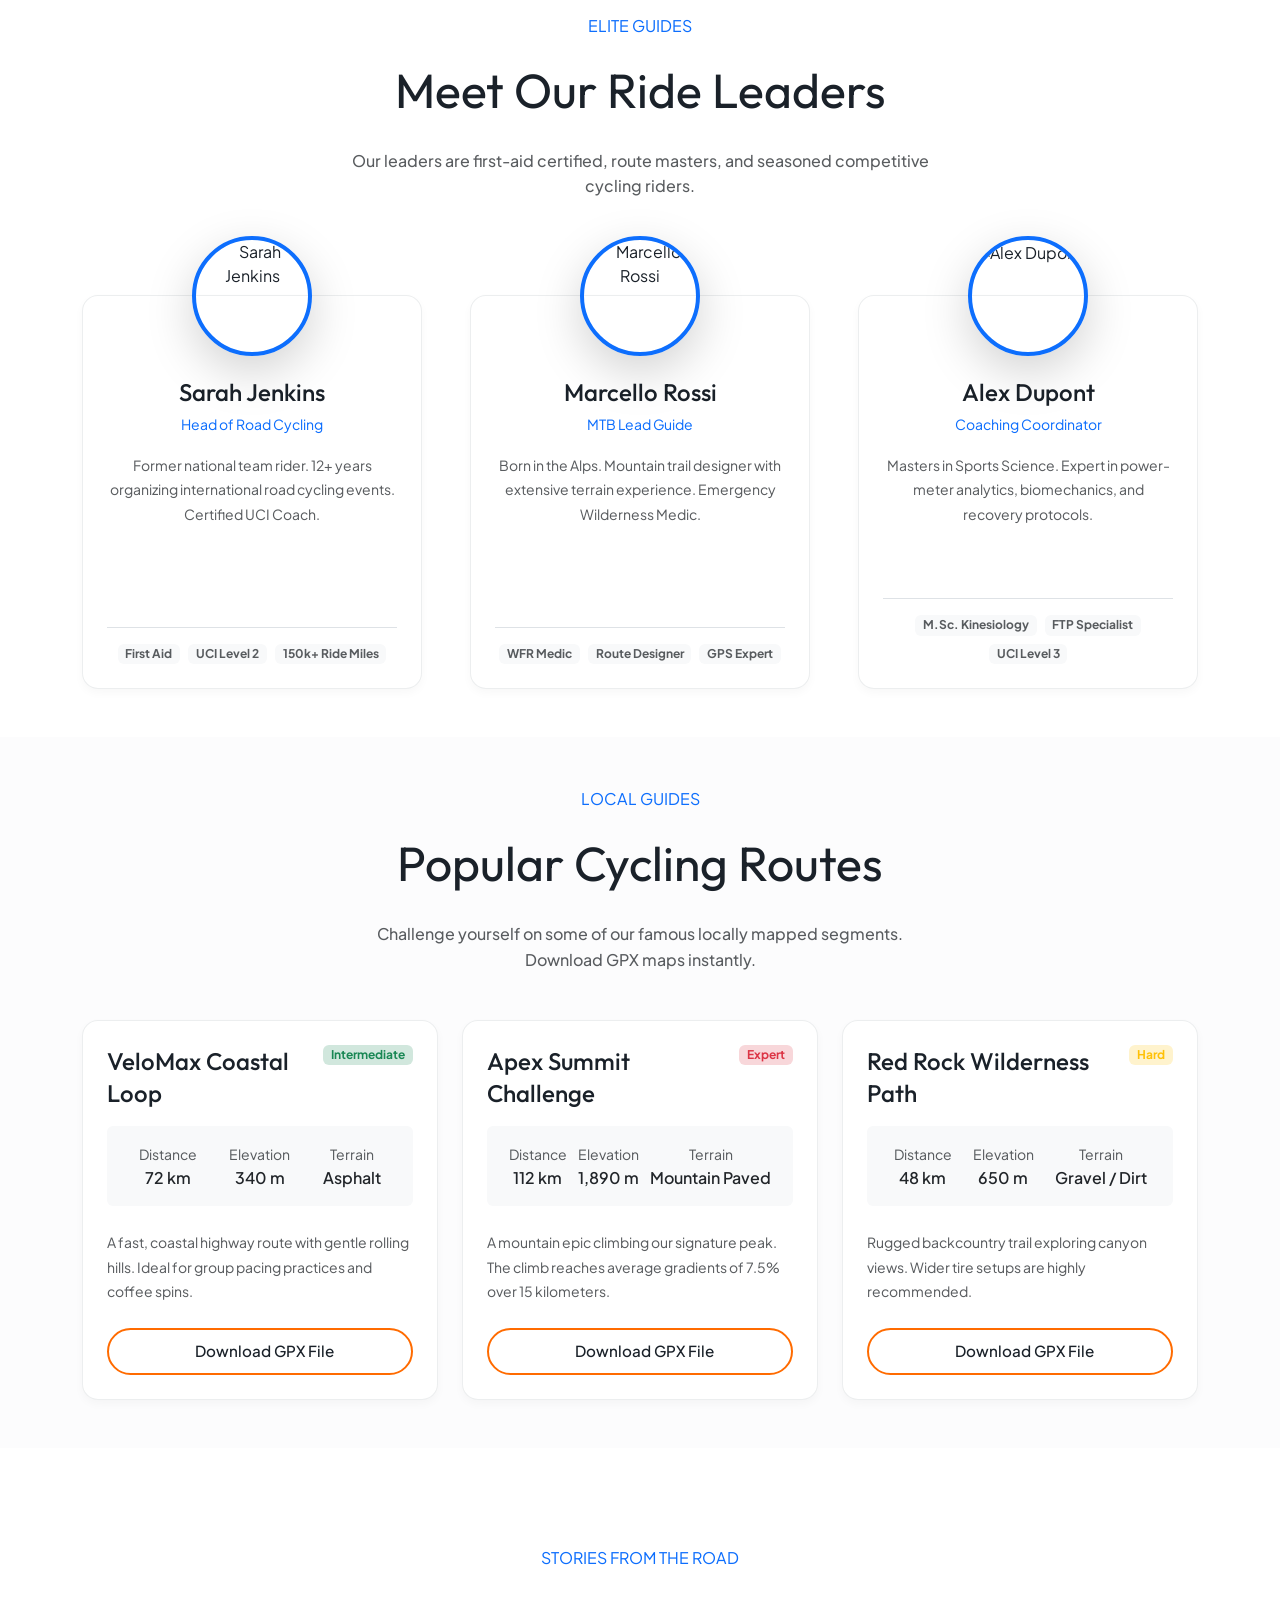
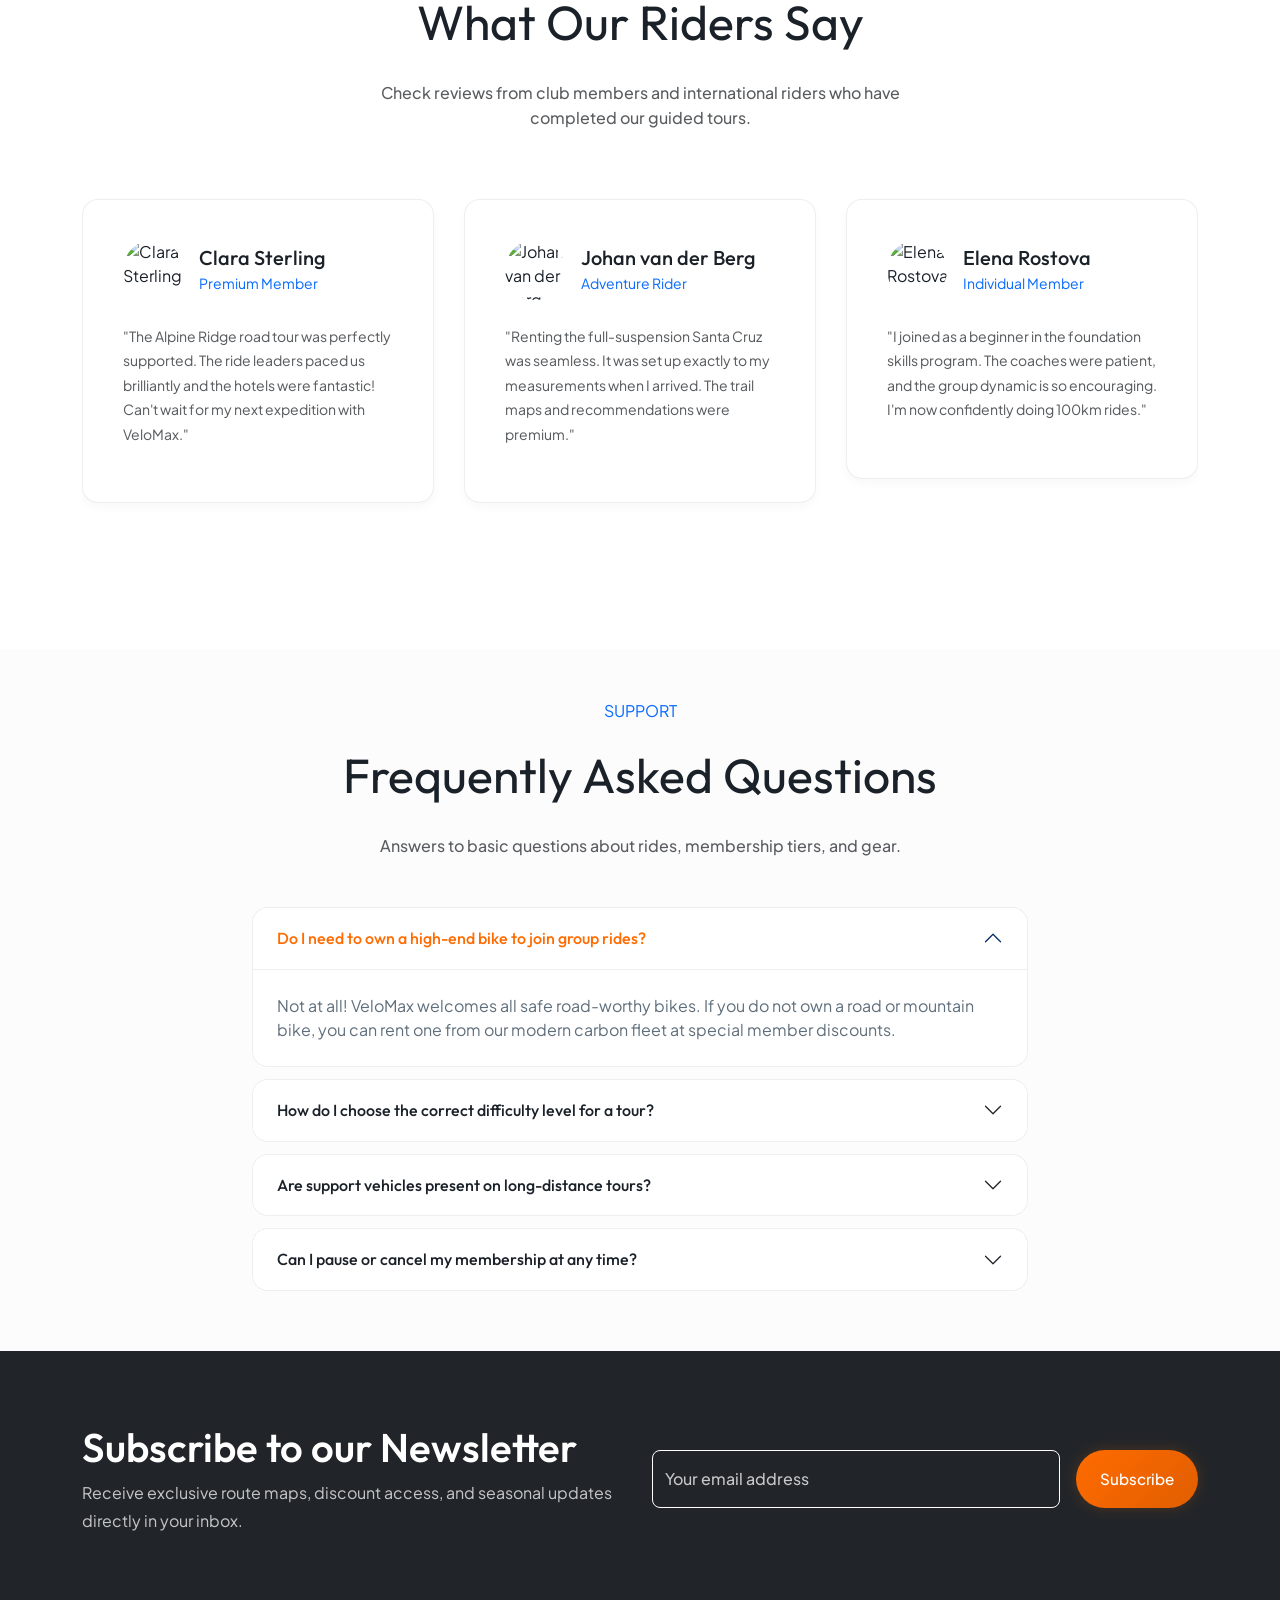
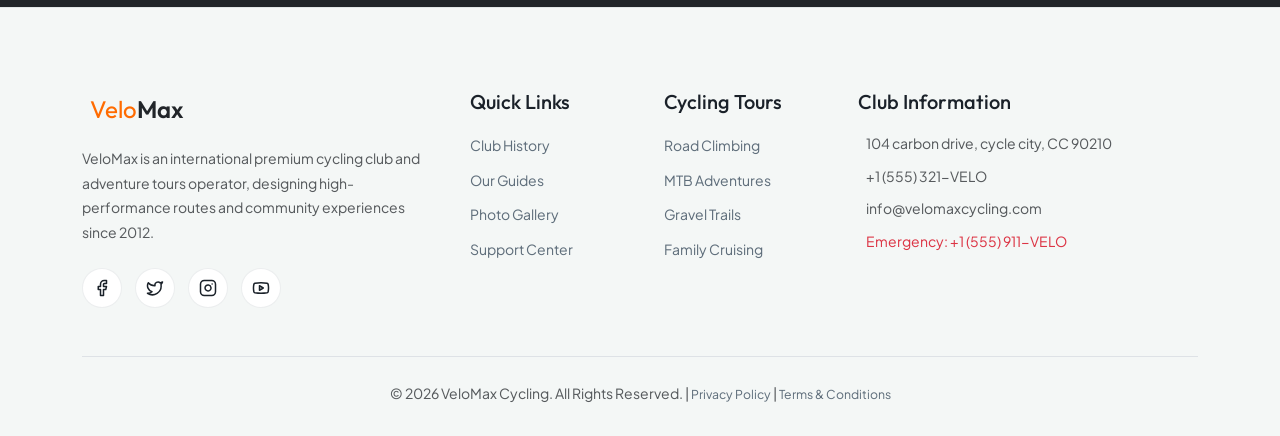
==== commit 08d69ef7: "dd" ====
--- a/index.html
+++ b/index.html
@@ -1,40 +1,48 @@
 <!DOCTYPE html>
 <html lang="en" data-bs-theme="light">
+
 <head>
   <meta charset="UTF-8">
   <meta name="viewport" content="width=device-width, initial-scale=1.0">
   <title>VeloMax | Premium Cycling Club & Adventure Bike Tours</title>
-  <meta name="description" content="Discover premium road cycling, mountain bike adventures, and club memberships with VeloMax. Explore global scenic tours and professional coaching.">
+  <meta name="description"
+    content="Discover premium road cycling, mountain bike adventures, and club memberships with VeloMax. Explore global scenic tours and professional coaching.">
   <link rel="icon" type="image/svg+xml" href="assets/images/favicon.svg">
-  
+
   <!-- Open Graph / Facebook -->
   <meta property="og:type" content="website">
   <meta property="og:title" content="VeloMax | Premium Cycling Club & Adventure Bike Tours">
-  <meta property="og:description" content="Experience premium cycling tours, high-performance coaching, and a vibrant community. Join VeloMax today.">
+  <meta property="og:description"
+    content="Experience premium cycling tours, high-performance coaching, and a vibrant community. Join VeloMax today.">
   <meta property="og:image" content="assets/images/hero_road_cyclist.png">
 
   <!-- Twitter -->
   <meta name="twitter:card" content="summary_large_image">
   <meta name="twitter:title" content="VeloMax | Premium Cycling Club & Adventure Bike Tours">
-  <meta name="twitter:description" content="Experience premium cycling tours, high-performance coaching, and a vibrant community. Join VeloMax today.">
+  <meta name="twitter:description"
+    content="Experience premium cycling tours, high-performance coaching, and a vibrant community. Join VeloMax today.">
 
   <!-- Fonts & Styling -->
   <link rel="preconnect" href="https://fonts.googleapis.com">
   <link rel="preconnect" href="https://fonts.gstatic.com" crossorigin>
-  <link href="https://fonts.googleapis.com/css2?family=Outfit:wght@400;500;600;700&family=Plus+Jakarta+Sans:wght@400;500;600;700&display=swap" rel="stylesheet">
-  
+  <link
+    href="https://fonts.googleapis.com/css2?family=Outfit:wght@400;500;600;700&family=Plus+Jakarta+Sans:wght@400;500;600;700&display=swap"
+    rel="stylesheet">
+
   <!-- CSS Library CDN -->
   <link href="https://cdn.jsdelivr.net/npm/bootstrap@5.3.2/dist/css/bootstrap.min.css" rel="stylesheet">
   <link href="https://unpkg.com/aos@2.3.1/dist/aos.css" rel="stylesheet">
   <link href="https://cdn.jsdelivr.net/npm/swiper@11/swiper-bundle.min.css" rel="stylesheet">
-  
+
   <!-- Custom CSS -->
   <link href="assets/css/style.css" rel="stylesheet">
 </head>
+
 <body>
 
   <!-- Skip Link for Accessibility -->
-  <a href="#main-content" class="sr-only-focusable py-2 px-3 border bg-body text-primary position-absolute">Skip to main content</a>
+  <a href="#main-content" class="sr-only-focusable py-2 px-3 border bg-body text-primary position-absolute">Skip to main
+    content</a>
 
   <!-- Header Navigation -->
   <header class="navbar navbar-expand-lg sticky-top py-3">
@@ -43,16 +51,18 @@
         <i data-lucide="bike" class="me-2 text-primary"></i>
         <span>Velo</span>Max
       </a>
-      
+
       <!-- Navigation Menu links (Desktop) -->
       <div class="collapse navbar-collapse justify-content-end d-none d-lg-flex" id="navbarNav">
         <ul class="navbar-nav align-items-center me-4">
           <!-- Multi-Home Toggle Dropdown -->
           <li class="nav-item dropdown">
-            <a class="nav-link dropdown-toggle" href="#" id="homeDropdown" role="button" data-bs-toggle="dropdown" aria-expanded="false">
+            <a class="nav-link dropdown-toggle" href="#" id="homeDropdown" role="button" data-bs-toggle="dropdown"
+              aria-expanded="false">
               Home
             </a>
-            <ul class="dropdown-menu bg-body border-0 shadow-lg p-2" aria-labelledby="homeDropdown" style="border-radius: var(--border-radius-sm);">
+            <ul class="dropdown-menu bg-body border-0 shadow-lg p-2" aria-labelledby="homeDropdown"
+              style="border-radius: var(--border-radius-sm);">
               <li><a class="dropdown-item rounded py-2 small" href="index.html">Home 1: Classic Club</a></li>
               <li><a class="dropdown-item rounded py-2 small" href="index2.html">Home 2: Wilderness Tour</a></li>
             </ul>
@@ -69,7 +79,8 @@
           <button id="theme-toggle" class="theme-switch-btn" aria-label="Toggle Theme" title="Toggle Light/Dark Mode">
             <i data-lucide="moon"></i>
           </button>
-          <button id="lang-toggle" class="theme-switch-btn" aria-label="Toggle Layout Direction (RTL/LTR)" title="Toggle RTL/LTR">
+          <button id="lang-toggle" class="theme-switch-btn" aria-label="Toggle Layout Direction (RTL/LTR)"
+            title="Toggle RTL/LTR">
             <i data-lucide="arrow-right-left"></i>
           </button>
         </div>
@@ -77,16 +88,18 @@
 
       <!-- Mobile Right Utilities -->
       <div class="d-flex d-lg-none align-items-center gap-2">
-        <button id="hamburger-btn" class="hamburger-btn" aria-label="Open navigation menu" aria-expanded="false" aria-controls="offcanvas-menu">
+        <button id="theme-toggle-mob" class="theme-switch-btn" aria-label="Toggle Theme" title="Toggle Light/Dark Mode">
+          <i data-lucide="moon"></i>
+        </button>
+        <button id="lang-toggle-mob" class="theme-switch-btn" aria-label="Toggle Layout Direction (RTL/LTR)"
+          title="Toggle RTL/LTR">
+          <i data-lucide="arrow-right-left"></i>
+        </button>
+        <button id="hamburger-btn" class="hamburger-btn" aria-label="Open navigation menu" aria-expanded="false"
+          aria-controls="offcanvas-menu">
           <span class="hamburger-line"></span>
           <span class="hamburger-line"></span>
           <span class="hamburger-line"></span>
-        </button>
-        <button id="theme-toggle-mob" class="theme-switch-btn" aria-label="Toggle Theme" title="Toggle Light/Dark Mode">
-          <i data-lucide="moon"></i>
-        </button>
-        <button id="lang-toggle-mob" class="theme-switch-btn" aria-label="Toggle Layout Direction (RTL/LTR)" title="Toggle RTL/LTR">
-          <i data-lucide="arrow-right-left"></i>
         </button>
       </div>
     </div>
@@ -112,7 +125,7 @@
   </div>
 
   <main id="main-content">
-    
+
     <!-- Hero Banner -->
     <section class="hero-section text-white d-flex align-items-center">
       <div class="hero-bg" style="background-image: url('assets/images/hero_road_cyclist.png');"></div>
@@ -120,9 +133,12 @@
       <div class="container position-relative z-1">
         <div class="row align-items-center gy-5">
           <div class="col-lg-7 text-start">
-            <span class="badge bg-primary px-3 py-2 text-uppercase mb-3 hero-reveal-fade">International Cycling Community</span>
+            <span class="badge bg-primary px-3 py-2 text-uppercase mb-3 hero-reveal-fade">International Cycling
+              Community</span>
             <h1 class="display-3 mb-4 animate-split-text">Forge Your Path. Embrace The Ride.</h1>
-            <p class="lead-text mb-5 text-light opacity-90 hero-reveal-fade">Experience global award-winning cycling tours, professional coaching support, and a high-performance local network designed for riders seeking excellence.</p>
+            <p class="lead-text mb-5 text-light opacity-90 hero-reveal-fade">Experience global award-winning cycling
+              tours, professional coaching support, and a high-performance local network designed for riders seeking
+              excellence.</p>
             <div class="d-flex gap-3 flex-wrap hero-reveal-fade">
               <a href="membership.html" class="btn btn-premium">Join Club</a>
               <a href="tours.html" class="btn btn-premium-outline text-white border-white">Book Tour</a>
@@ -166,20 +182,24 @@
     <!-- Club Introduction -->
     <section class="py-5 my-md-5">
       <div class="container">
-        <div class="row align-items-center gy-5">
+        <div class="row align-items-center g-5">
           <div class="col-lg-6" data-aos="fade-right">
             <div class="position-relative">
-              <img src="https://images.unsplash.com/photo-1541614101331-1a5a3a194e92?auto=format&fit=crop&w=800&q=80" alt="VeloMax cyclists on route" class="img-fluid rounded-4 shadow-lg">
-              <div class="position-absolute bottom-0 end-0 bg-primary text-white p-4 rounded-4 translate-middle-y me-4 d-none d-sm-block shadow-lg">
+              <img src="https://images.unsplash.com/photo-1541614101331-1a5a3a194e92?auto=format&fit=crop&w=800&q=80"
+                alt="VeloMax cyclists on route" class="img-fluid rounded-4 shadow-lg">
+              <div
+                class="position-absolute bottom-0 end-0 bg-primary text-white p-4 rounded-4 translate-middle-y me-4 d-none d-sm-block shadow-lg">
                 <h4 class="mb-1">EST. 2012</h4>
                 <p class="mb-0 small">Over a decade of legacy</p>
               </div>
             </div>
           </div>
-          <div class="col-lg-6" data-aos="fade-left">
+          <div class="col-lg-6 ps-lg-5 text-center text-lg-start" data-aos="fade-left">
             <span class="text-primary text-uppercase font-weight-550">Who We Are</span>
             <h2 class="display-5 mt-2 mb-4">A Global Community of Passionate Cyclists</h2>
-            <p class="lead-text mb-4 text-muted">VeloMax is an elite cycling network bringing together riders of all backgrounds. From premium mountain climbs to weekend family rides, we foster progress, safety, and exploration.</p>
+            <p class="lead-text mb-4 text-muted">VeloMax is an elite cycling network bringing together riders of all
+              backgrounds. From premium mountain climbs to weekend family rides, we foster progress, safety, and
+              exploration.</p>
             <div class="row g-4 mb-4">
               <div class="col-md-6">
                 <div class="d-flex align-items-start">
@@ -188,7 +208,8 @@
                   </div>
                   <div>
                     <h5 class="mb-1">Our Mission</h5>
-                    <span class="text-muted small">Deliver premium cycling challenges and build lifelong healthy riding habits.</span>
+                    <span class="text-muted small">Deliver premium cycling challenges and build lifelong healthy riding
+                      habits.</span>
                   </div>
                 </div>
               </div>
@@ -199,7 +220,8 @@
                   </div>
                   <div>
                     <h5 class="mb-1">Our Vision</h5>
-                    <span class="text-muted small">Be the globally recognized home for authentic adventure tours and coach networks.</span>
+                    <span class="text-muted small">Be the globally recognized home for authentic adventure tours and
+                      coach networks.</span>
                   </div>
                 </div>
               </div>
@@ -216,24 +238,30 @@
         <div class="text-center mb-5" data-aos="fade-up">
           <span class="text-primary text-uppercase font-weight-550">Guided Expeditions</span>
           <h2 class="display-5 mt-2 mb-3">Featured Cycling Tours</h2>
-          <p class="section-subtitle text-muted mx-auto" style="max-width: 600px;">Explore our carefully planned guided routes with supportive team leaders and elite logistics.</p>
-        </div>
-        
+          <p class="section-subtitle text-muted mx-auto" style="max-width: 600px;">Explore our carefully planned guided
+            routes with supportive team leaders and elite logistics.</p>
+        </div>
+
         <div class="row g-4 justify-content-center staggered-grid">
           <!-- Card 1: Road Cycling -->
           <div class="col-lg-4 col-md-6 staggered-item">
             <div class="premium-card tilt-card">
               <div class="premium-card-img-wrapper">
-                <img src="https://images.unsplash.com/photo-1485965120184-e220f721d03e?auto=format&fit=crop&w=800&q=80" alt="Road Cycling Tour" class="premium-card-img">
-                <span class="badge bg-dark text-white position-absolute top-0 end-0 m-3 px-3 py-2 font-weight-520">Road Cycling</span>
+                <img src="https://images.unsplash.com/photo-1485965120184-e220f721d03e?auto=format&fit=crop&w=800&q=80"
+                  alt="Road Cycling Tour" class="premium-card-img">
+                <span class="badge bg-dark text-white position-absolute top-0 end-0 m-3 px-3 py-2 font-weight-520">Road
+                  Cycling</span>
               </div>
               <div class="premium-card-body">
                 <div class="d-flex justify-content-between mb-2 equal-card-meta">
-                  <span class="text-muted small d-flex align-items-center"><i data-lucide="clock" class="me-1 w-4 h-4"></i> 5 Days</span>
-                  <span class="text-muted small d-flex align-items-center"><i data-lucide="activity" class="me-1 w-4 h-4 text-warning"></i> Advanced</span>
+                  <span class="text-muted small d-flex align-items-center"><i data-lucide="clock"
+                      class="me-1 w-4 h-4"></i> 5 Days</span>
+                  <span class="text-muted small d-flex align-items-center"><i data-lucide="activity"
+                      class="me-1 w-4 h-4 text-warning"></i> Advanced</span>
                 </div>
                 <h4 class="equal-card-header mb-2">Alpine Ridge Road Tour</h4>
-                <p class="text-muted small equal-card-desc mb-3">Conquer steep paved serpentines and experience high-elevation breath-taking horizons across global passes.</p>
+                <p class="text-muted small equal-card-desc mb-3">Conquer steep paved serpentines and experience
+                  high-elevation breath-taking horizons across global passes.</p>
                 <div class="premium-card-footer d-flex justify-content-between align-items-center mt-auto">
                   <div>
                     <span class="text-muted small d-block">Distance</span>
@@ -254,15 +282,20 @@
             <div class="premium-card tilt-card">
               <div class="premium-card-img-wrapper">
                 <img src="assets/images/hero_mountain_biker.png" alt="Mountain Adventure Tour" class="premium-card-img">
-                <span class="badge bg-dark text-white position-absolute top-0 end-0 m-3 px-3 py-2 font-weight-520">Mountain Bike</span>
+                <span
+                  class="badge bg-dark text-white position-absolute top-0 end-0 m-3 px-3 py-2 font-weight-520">Mountain
+                  Bike</span>
               </div>
               <div class="premium-card-body">
                 <div class="d-flex justify-content-between mb-2 equal-card-meta">
-                  <span class="text-muted small d-flex align-items-center"><i data-lucide="clock" class="me-1 w-4 h-4"></i> 3 Days</span>
-                  <span class="text-muted small d-flex align-items-center"><i data-lucide="activity" class="me-1 w-4 h-4 text-danger"></i> Expert</span>
+                  <span class="text-muted small d-flex align-items-center"><i data-lucide="clock"
+                      class="me-1 w-4 h-4"></i> 3 Days</span>
+                  <span class="text-muted small d-flex align-items-center"><i data-lucide="activity"
+                      class="me-1 w-4 h-4 text-danger"></i> Expert</span>
                 </div>
                 <h4 class="equal-card-header mb-2">Red Canyon MTB Epic</h4>
-                <p class="text-muted small equal-card-desc mb-3">Navigate singletracks, drops, and dusty slickrock canyons on our ultimate MTB expedition.</p>
+                <p class="text-muted small equal-card-desc mb-3">Navigate singletracks, drops, and dusty slickrock
+                  canyons on our ultimate MTB expedition.</p>
                 <div class="premium-card-footer d-flex justify-content-between align-items-center mt-auto">
                   <div>
                     <span class="text-muted small d-block">Distance</span>
@@ -282,16 +315,22 @@
           <div class="col-lg-4 col-md-6 staggered-item">
             <div class="premium-card tilt-card">
               <div class="premium-card-img-wrapper">
-                <img src="https://images.unsplash.com/photo-1502680390469-be75c86b636f?auto=format&fit=crop&w=800&q=80" alt="Weekend Ride" class="premium-card-img">
-                <span class="badge bg-dark text-white position-absolute top-0 end-0 m-3 px-3 py-2 font-weight-520">Gravel / Weekend</span>
+                <img src="https://images.unsplash.com/photo-1502680390469-be75c86b636f?auto=format&fit=crop&w=800&q=80"
+                  alt="Weekend Ride" class="premium-card-img">
+                <span
+                  class="badge bg-dark text-white position-absolute top-0 end-0 m-3 px-3 py-2 font-weight-520">Gravel /
+                  Weekend</span>
               </div>
               <div class="premium-card-body">
                 <div class="d-flex justify-content-between mb-2 equal-card-meta">
-                  <span class="text-muted small d-flex align-items-center"><i data-lucide="clock" class="me-1 w-4 h-4"></i> 1 Day</span>
-                  <span class="text-muted small d-flex align-items-center"><i data-lucide="activity" class="me-1 w-4 h-4 text-success"></i> Intermediate</span>
+                  <span class="text-muted small d-flex align-items-center"><i data-lucide="clock"
+                      class="me-1 w-4 h-4"></i> 1 Day</span>
+                  <span class="text-muted small d-flex align-items-center"><i data-lucide="activity"
+                      class="me-1 w-4 h-4 text-success"></i> Intermediate</span>
                 </div>
                 <h4 class="equal-card-header mb-2">Coastal Gravel Escapade</h4>
-                <p class="text-muted small equal-card-desc mb-3">Ride through mixed coastlines and gravel pathways. Ideal for exploring natural views and local food.</p>
+                <p class="text-muted small equal-card-desc mb-3">Ride through mixed coastlines and gravel pathways.
+                  Ideal for exploring natural views and local food.</p>
                 <div class="premium-card-footer d-flex justify-content-between align-items-center mt-auto">
                   <div>
                     <span class="text-muted small d-block">Distance</span>
@@ -311,16 +350,22 @@
           <div class="col-lg-4 col-md-6 staggered-item">
             <div class="premium-card tilt-card">
               <div class="premium-card-img-wrapper">
-                <img src="https://images.unsplash.com/photo-1518310383802-640c2de311b2?auto=format&fit=crop&w=800&q=80" alt="Family Cycling Tour" class="premium-card-img">
-                <span class="badge bg-dark text-white position-absolute top-0 end-0 m-3 px-3 py-2 font-weight-520">Family Friendly</span>
+                <img src="https://images.unsplash.com/photo-1518310383802-640c2de311b2?auto=format&fit=crop&w=800&q=80"
+                  alt="Family Cycling Tour" class="premium-card-img">
+                <span
+                  class="badge bg-dark text-white position-absolute top-0 end-0 m-3 px-3 py-2 font-weight-520">Family
+                  Friendly</span>
               </div>
               <div class="premium-card-body">
                 <div class="d-flex justify-content-between mb-2 equal-card-meta">
-                  <span class="text-muted small d-flex align-items-center"><i data-lucide="clock" class="me-1 w-4 h-4"></i> 4 Hours</span>
-                  <span class="text-muted small d-flex align-items-center"><i data-lucide="activity" class="me-1 w-4 h-4 text-success"></i> Beginner</span>
+                  <span class="text-muted small d-flex align-items-center"><i data-lucide="clock"
+                      class="me-1 w-4 h-4"></i> 4 Hours</span>
+                  <span class="text-muted small d-flex align-items-center"><i data-lucide="activity"
+                      class="me-1 w-4 h-4 text-success"></i> Beginner</span>
                 </div>
                 <h4 class="equal-card-header mb-2">Green Valley Picnic Cruise</h4>
-                <p class="text-muted small equal-card-desc mb-3">A flat, safe pathway tour through organic parklands. Includes custom lunch stopovers and bike setups.</p>
+                <p class="text-muted small equal-card-desc mb-3">A flat, safe pathway tour through organic parklands.
+                  Includes custom lunch stopovers and bike setups.</p>
                 <div class="premium-card-footer d-flex justify-content-between align-items-center mt-auto">
                   <div>
                     <span class="text-muted small d-block">Distance</span>
@@ -340,16 +385,22 @@
           <div class="col-lg-4 col-md-6 staggered-item">
             <div class="premium-card tilt-card">
               <div class="premium-card-img-wrapper">
-                <img src="https://images.unsplash.com/photo-1517649763962-0c623066013b?auto=format&fit=crop&w=800&q=80" alt="Sunrise Ride" class="premium-card-img">
-                <span class="badge bg-dark text-white position-absolute top-0 end-0 m-3 px-3 py-2 font-weight-520">Special Event</span>
+                <img src="https://images.unsplash.com/photo-1517649763962-0c623066013b?auto=format&fit=crop&w=800&q=80"
+                  alt="Sunrise Ride" class="premium-card-img">
+                <span
+                  class="badge bg-dark text-white position-absolute top-0 end-0 m-3 px-3 py-2 font-weight-520">Special
+                  Event</span>
               </div>
               <div class="premium-card-body">
                 <div class="d-flex justify-content-between mb-2 equal-card-meta">
-                  <span class="text-muted small d-flex align-items-center"><i data-lucide="clock" class="me-1 w-4 h-4"></i> 3 Hours</span>
-                  <span class="text-muted small d-flex align-items-center"><i data-lucide="activity" class="me-1 w-4 h-4 text-success"></i> Intermediate</span>
+                  <span class="text-muted small d-flex align-items-center"><i data-lucide="clock"
+                      class="me-1 w-4 h-4"></i> 3 Hours</span>
+                  <span class="text-muted small d-flex align-items-center"><i data-lucide="activity"
+                      class="me-1 w-4 h-4 text-success"></i> Intermediate</span>
                 </div>
                 <h4 class="equal-card-header mb-2">Sunrise Ocean Highway Climb</h4>
-                <p class="text-muted small equal-card-desc mb-3">Watch the dawn unfold over ocean coastlines as we cycle along empty scenic highways. Coffee included.</p>
+                <p class="text-muted small equal-card-desc mb-3">Watch the dawn unfold over ocean coastlines as we cycle
+                  along empty scenic highways. Coffee included.</p>
                 <div class="premium-card-footer d-flex justify-content-between align-items-center mt-auto">
                   <div>
                     <span class="text-muted small d-block">Distance</span>
@@ -369,16 +420,21 @@
           <div class="col-lg-4 col-md-6 staggered-item">
             <div class="premium-card tilt-card">
               <div class="premium-card-img-wrapper">
-                <img src="https://images.unsplash.com/photo-1541614101331-1a5a3a194e92?auto=format&fit=crop&w=800&q=80" alt="Endurance Challenge" class="premium-card-img">
-                <span class="badge bg-dark text-white position-absolute top-0 end-0 m-3 px-3 py-2 font-weight-520">Extreme</span>
+                <img src="https://images.unsplash.com/photo-1541614101331-1a5a3a194e92?auto=format&fit=crop&w=800&q=80"
+                  alt="Endurance Challenge" class="premium-card-img">
+                <span
+                  class="badge bg-dark text-white position-absolute top-0 end-0 m-3 px-3 py-2 font-weight-520">Extreme</span>
               </div>
               <div class="premium-card-body">
                 <div class="d-flex justify-content-between mb-2 equal-card-meta">
-                  <span class="text-muted small d-flex align-items-center"><i data-lucide="clock" class="me-1 w-4 h-4"></i> 7 Days</span>
-                  <span class="text-muted small d-flex align-items-center"><i data-lucide="activity" class="me-1 w-4 h-4 text-danger"></i> Elite</span>
+                  <span class="text-muted small d-flex align-items-center"><i data-lucide="clock"
+                      class="me-1 w-4 h-4"></i> 7 Days</span>
+                  <span class="text-muted small d-flex align-items-center"><i data-lucide="activity"
+                      class="me-1 w-4 h-4 text-danger"></i> Elite</span>
                 </div>
                 <h4 class="equal-card-header mb-2">Continental Pass Challenge</h4>
-                <p class="text-muted small equal-card-desc mb-3">Our premium endurance experience crossing 3 separate mountain ranges. Dedicated support vehicles provided.</p>
+                <p class="text-muted small equal-card-desc mb-3">Our premium endurance experience crossing 3 separate
+                  mountain ranges. Dedicated support vehicles provided.</p>
                 <div class="premium-card-footer d-flex justify-content-between align-items-center mt-auto">
                   <div>
                     <span class="text-muted small d-block">Distance</span>
@@ -405,7 +461,8 @@
         <div class="text-center mb-5" data-aos="fade-up">
           <span class="text-primary text-uppercase font-weight-550">Improve Your Performance</span>
           <h2 class="display-5 mt-2 mb-3">Structured Training Programs</h2>
-          <p class="section-subtitle text-muted mx-auto" style="max-width: 600px;">Unlock professional performance coaching designed for beginners, endurance riders, and racers alike.</p>
+          <p class="section-subtitle text-muted mx-auto" style="max-width: 600px;">Unlock professional performance
+            coaching designed for beginners, endurance riders, and racers alike.</p>
         </div>
 
         <div class="row g-4 justify-content-center staggered-grid">
@@ -413,9 +470,11 @@
           <div class="col-lg-3 col-md-6 staggered-item">
             <div class="premium-card">
               <div class="premium-card-body d-flex flex-column h-100 text-start">
-                <span class="badge bg-success-subtle text-success border border-success-subtle mb-3 align-self-start py-1 px-3">Beginner</span>
+                <span
+                  class="badge bg-success-subtle text-success border border-success-subtle mb-3 align-self-start py-1 px-3">Beginner</span>
                 <h4 class="mb-3">Foundational Cycling Skills</h4>
-                <p class="text-muted small flex-grow-1 mb-4">Master group cycling communication, climbing cadences, safe road cycling, and flat repair basics.</p>
+                <p class="text-muted small flex-grow-1 mb-4">Master group cycling communication, climbing cadences, safe
+                  road cycling, and flat repair basics.</p>
                 <div class="border-top pt-3 mt-auto">
                   <div class="d-flex justify-content-between text-muted small mb-2">
                     <span>Coach</span>
@@ -433,9 +492,11 @@
           <div class="col-lg-3 col-md-6 staggered-item">
             <div class="premium-card">
               <div class="premium-card-body d-flex flex-column h-100 text-start">
-                <span class="badge bg-primary-subtle text-primary border border-primary-subtle mb-3 align-self-start py-1 px-3">Intermediate</span>
+                <span
+                  class="badge bg-primary-subtle text-primary border border-primary-subtle mb-3 align-self-start py-1 px-3">Intermediate</span>
                 <h4 class="mb-3">Climbing & Elevation Mastery</h4>
-                <p class="text-muted small flex-grow-1 mb-4">Improve power-to-weight performance, gear management, pacing strategies, and descending confidence.</p>
+                <p class="text-muted small flex-grow-1 mb-4">Improve power-to-weight performance, gear management,
+                  pacing strategies, and descending confidence.</p>
                 <div class="border-top pt-3 mt-auto">
                   <div class="d-flex justify-content-between text-muted small mb-2">
                     <span>Coach</span>
@@ -453,9 +514,11 @@
           <div class="col-lg-3 col-md-6 staggered-item">
             <div class="premium-card">
               <div class="premium-card-body d-flex flex-column h-100 text-start">
-                <span class="badge bg-warning-subtle text-warning border border-warning-subtle mb-3 align-self-start py-1 px-3">Advanced</span>
+                <span
+                  class="badge bg-warning-subtle text-warning border border-warning-subtle mb-3 align-self-start py-1 px-3">Advanced</span>
                 <h4 class="mb-3">Endurance Base Development</h4>
-                <p class="text-muted small flex-grow-1 mb-4">Targeted Zone 2 aerobic pacing, metrics analysis (FTP, normalized power), and long tour fueling strategies.</p>
+                <p class="text-muted small flex-grow-1 mb-4">Targeted Zone 2 aerobic pacing, metrics analysis (FTP,
+                  normalized power), and long tour fueling strategies.</p>
                 <div class="border-top pt-3 mt-auto">
                   <div class="d-flex justify-content-between text-muted small mb-2">
                     <span>Coach</span>
@@ -473,9 +536,11 @@
           <div class="col-lg-3 col-md-6 staggered-item">
             <div class="premium-card">
               <div class="premium-card-body d-flex flex-column h-100 text-start">
-                <span class="badge bg-danger-subtle text-danger border border-danger-subtle mb-3 align-self-start py-1 px-3">Racing</span>
+                <span
+                  class="badge bg-danger-subtle text-danger border border-danger-subtle mb-3 align-self-start py-1 px-3">Racing</span>
                 <h4 class="mb-3">Crit & Road Race Preparation</h4>
-                <p class="text-muted small flex-grow-1 mb-4">High-intensity interval training, sprinting power, tactical positioning, and race simulation drills.</p>
+                <p class="text-muted small flex-grow-1 mb-4">High-intensity interval training, sprinting power, tactical
+                  positioning, and race simulation drills.</p>
                 <div class="border-top pt-3 mt-auto">
                   <div class="d-flex justify-content-between text-muted small mb-2">
                     <span>Coach</span>
@@ -502,7 +567,8 @@
         <div class="text-center mb-5" data-aos="fade-up">
           <span class="text-primary text-uppercase font-weight-550">Elite Equipment</span>
           <h2 class="display-5 mt-2 mb-3">Premium Fleet Rental</h2>
-          <p class="section-subtitle text-muted mx-auto" style="max-width: 600px;">Don't worry about packing your bike. Reserve from our selection of carbon frames, disc brakes, and electronics.</p>
+          <p class="section-subtitle text-muted mx-auto" style="max-width: 600px;">Don't worry about packing your bike.
+            Reserve from our selection of carbon frames, disc brakes, and electronics.</p>
         </div>
 
         <div class="row g-4">
@@ -514,7 +580,8 @@
               </div>
               <div class="premium-card-body text-start">
                 <h4 class="mb-2">Carbon Road Bike</h4>
-                <p class="text-muted small mb-3">Specialized Tarmac SL7 with Shimano Ultegra Di2 groupset. Fast, aerodynamic, disc brakes.</p>
+                <p class="text-muted small mb-3">Specialized Tarmac SL7 with Shimano Ultegra Di2 groupset. Fast,
+                  aerodynamic, disc brakes.</p>
                 <div class="border-top pt-3 d-flex justify-content-between align-items-center mt-auto">
                   <div>
                     <span class="text-muted small d-block">Frame Weight</span>
@@ -536,7 +603,8 @@
               </div>
               <div class="premium-card-body text-start">
                 <h4 class="mb-2">Full-Suspension MTB</h4>
-                <p class="text-muted small mb-3">Santa Cruz Tallboy Carbon CC. Fox Float shock, SRAM GX Eagle 12-speed setup.</p>
+                <p class="text-muted small mb-3">Santa Cruz Tallboy Carbon CC. Fox Float shock, SRAM GX Eagle 12-speed
+                  setup.</p>
                 <div class="border-top pt-3 d-flex justify-content-between align-items-center mt-auto">
                   <div>
                     <span class="text-muted small d-block">Suspension</span>
@@ -554,11 +622,13 @@
           <div class="col-lg-3 col-md-6" data-aos="fade-up" data-aos-delay="300">
             <div class="premium-card">
               <div class="premium-card-img-wrapper">
-                <img src="https://images.unsplash.com/photo-1518310383802-640c2de311b2?auto=format&fit=crop&w=800&q=80" alt="Hybrid Bike Rental" class="premium-card-img">
+                <img src="https://images.unsplash.com/photo-1518310383802-640c2de311b2?auto=format&fit=crop&w=800&q=80"
+                  alt="Hybrid Bike Rental" class="premium-card-img">
               </div>
               <div class="premium-card-body text-start">
                 <h4 class="mb-2">Urban Hybrid Cruise</h4>
-                <p class="text-muted small mb-3">Trek FX Sport Carbon. Flat-bar speed with comfortable upright ergonomics and rack support.</p>
+                <p class="text-muted small mb-3">Trek FX Sport Carbon. Flat-bar speed with comfortable upright
+                  ergonomics and rack support.</p>
                 <div class="border-top pt-3 d-flex justify-content-between align-items-center mt-auto">
                   <div>
                     <span class="text-muted small d-block">Gears</span>
@@ -576,11 +646,13 @@
           <div class="col-lg-3 col-md-6" data-aos="fade-up" data-aos-delay="400">
             <div class="premium-card">
               <div class="premium-card-img-wrapper">
-                <img src="https://images.unsplash.com/photo-1502680390469-be75c86b636f?auto=format&fit=crop&w=800&q=80" alt="E-Bike Rental" class="premium-card-img">
+                <img src="https://images.unsplash.com/photo-1502680390469-be75c86b636f?auto=format&fit=crop&w=800&q=80"
+                  alt="E-Bike Rental" class="premium-card-img">
               </div>
               <div class="premium-card-body text-start">
                 <h4 class="mb-2">Electric Road Assistant</h4>
-                <p class="text-muted small mb-3">Specialized Creo SL. Lightweight mid-drive motor providing smooth pedal assistance.</p>
+                <p class="text-muted small mb-3">Specialized Creo SL. Lightweight mid-drive motor providing smooth pedal
+                  assistance.</p>
                 <div class="border-top pt-3 d-flex justify-content-between align-items-center mt-auto">
                   <div>
                     <span class="text-muted small d-block">Range</span>
@@ -607,7 +679,8 @@
         <div class="text-center mb-5" data-aos="fade-up">
           <span class="text-primary text-uppercase font-weight-550">Calendar</span>
           <h2 class="display-5 mt-2 mb-3">Upcoming Club Events</h2>
-          <p class="section-subtitle text-muted mx-auto" style="max-width: 600px;">Save the date! Join us for community events, training modules, and social meetups.</p>
+          <p class="section-subtitle text-muted mx-auto" style="max-width: 600px;">Save the date! Join us for community
+            events, training modules, and social meetups.</p>
         </div>
 
         <div class="timeline text-start">
@@ -617,10 +690,13 @@
             <div class="timeline-content">
               <span class="text-primary font-weight-550 small d-block mb-1">June 24, 2026</span>
               <h4 class="mb-2">Summer Gran Fondo Warm-Up</h4>
-              <p class="text-muted small mb-3">A supportive 120km group ride checking our pace for the major summer Gran Fondo. Structured support zones included.</p>
+              <p class="text-muted small mb-3">A supportive 120km group ride checking our pace for the major summer Gran
+                Fondo. Structured support zones included.</p>
               <div class="d-flex gap-3 text-muted small">
-                <span class="d-flex align-items-center"><i data-lucide="map-pin" class="w-4 h-4 me-1"></i> West Gate Hub</span>
-                <span class="d-flex align-items-center"><i data-lucide="activity" class="w-4 h-4 me-1 text-warning"></i> Advanced</span>
+                <span class="d-flex align-items-center"><i data-lucide="map-pin" class="w-4 h-4 me-1"></i> West Gate
+                  Hub</span>
+                <span class="d-flex align-items-center"><i data-lucide="activity" class="w-4 h-4 me-1 text-warning"></i>
+                  Advanced</span>
               </div>
             </div>
           </div>
@@ -631,10 +707,13 @@
             <div class="timeline-content">
               <span class="text-primary font-weight-550 small d-block mb-1">July 05, 2026</span>
               <h4 class="mb-2">VeloMax MTB Skills Clinic</h4>
-              <p class="text-muted small mb-3">Practical trail workshop detailing descending braking controls, body positioning, and rock garden navigation.</p>
+              <p class="text-muted small mb-3">Practical trail workshop detailing descending braking controls, body
+                positioning, and rock garden navigation.</p>
               <div class="d-flex gap-3 text-muted small">
-                <span class="d-flex align-items-center"><i data-lucide="map-pin" class="w-4 h-4 me-1"></i> Apex Mountain Lodge</span>
-                <span class="d-flex align-items-center"><i data-lucide="activity" class="w-4 h-4 me-1 text-success"></i> Intermediate</span>
+                <span class="d-flex align-items-center"><i data-lucide="map-pin" class="w-4 h-4 me-1"></i> Apex Mountain
+                  Lodge</span>
+                <span class="d-flex align-items-center"><i data-lucide="activity" class="w-4 h-4 me-1 text-success"></i>
+                  Intermediate</span>
               </div>
             </div>
           </div>
@@ -645,10 +724,13 @@
             <div class="timeline-content">
               <span class="text-primary font-weight-550 small d-block mb-1">July 18, 2026</span>
               <h4 class="mb-2">Kids Safety & Skills Ride</h4>
-              <p class="text-muted small mb-3">Fun, closed-course layout with fun cycling games to teach safety rules and build hand-eye coordination.</p>
+              <p class="text-muted small mb-3">Fun, closed-course layout with fun cycling games to teach safety rules
+                and build hand-eye coordination.</p>
               <div class="d-flex gap-3 text-muted small">
-                <span class="d-flex align-items-center"><i data-lucide="map-pin" class="w-4 h-4 me-1"></i> City Park Oval</span>
-                <span class="d-flex align-items-center"><i data-lucide="activity" class="w-4 h-4 me-1 text-success"></i> Beginner</span>
+                <span class="d-flex align-items-center"><i data-lucide="map-pin" class="w-4 h-4 me-1"></i> City Park
+                  Oval</span>
+                <span class="d-flex align-items-center"><i data-lucide="activity" class="w-4 h-4 me-1 text-success"></i>
+                  Beginner</span>
               </div>
             </div>
           </div>
@@ -662,22 +744,28 @@
         <div class="text-center mb-5" data-aos="fade-up">
           <span class="text-primary text-uppercase font-weight-550">Elite Guides</span>
           <h2 class="display-5 mt-2 mb-3">Meet Our Ride Leaders</h2>
-          <p class="section-subtitle text-muted mx-auto" style="max-width: 600px;">Our leaders are first-aid certified, route masters, and seasoned competitive cycling riders.</p>
-        </div>
-
-        <div class="row g-4">
+          <p class="section-subtitle text-muted mx-auto" style="max-width: 600px;">Our leaders are first-aid certified,
+            route masters, and seasoned competitive cycling riders.</p>
+        </div>
+
+        <div class="row g-5 justify-content-center">
           <!-- Leader 1 -->
           <div class="col-lg-4 col-md-6" data-aos="fade-up" data-aos-delay="100">
             <div class="premium-card text-center pt-5 pb-4 px-4 mt-5 position-relative overflow-visible h-100">
-              <div class="position-absolute top-0 start-50 translate-middle" style="width: 120px; height: 120px; z-index: 2;">
-                <div class="rounded-circle border border-4 border-primary overflow-hidden shadow-lg h-100 w-100" style="transition: transform 0.4s ease;">
-                  <img src="https://images.unsplash.com/photo-1534528741775-53994a69daeb?auto=format&fit=crop&w=800&q=80" alt="Sarah Jenkins" class="w-100 h-100 object-fit-cover leader-avatar">
+              <div class="position-absolute top-0 start-50 translate-middle"
+                style="width: 120px; height: 120px; z-index: 2;">
+                <div class="rounded-circle border border-4 border-primary overflow-hidden shadow-lg h-100 w-100"
+                  style="transition: transform 0.4s ease;">
+                  <img
+                    src="https://images.unsplash.com/photo-1534528741775-53994a69daeb?auto=format&fit=crop&w=800&q=80"
+                    alt="Sarah Jenkins" class="w-100 h-100 object-fit-cover leader-avatar">
                 </div>
               </div>
               <div class="pt-4 d-flex flex-column h-100">
                 <h4 class="mb-1 mt-2">Sarah Jenkins</h4>
                 <span class="text-primary small d-block mb-3 font-weight-550">Head of Road Cycling</span>
-                <p class="text-muted small mb-4 flex-grow-1">Former national team rider. 12+ years organizing international road cycling events. Certified UCI Coach.</p>
+                <p class="text-muted small mb-4 flex-grow-1">Former national team rider. 12+ years organizing
+                  international road cycling events. Certified UCI Coach.</p>
                 <div class="border-top pt-3 d-flex flex-wrap gap-2 justify-content-center mt-auto">
                   <span class="badge bg-light text-muted small">First Aid</span>
                   <span class="badge bg-light text-muted small">UCI Level 2</span>
@@ -689,15 +777,20 @@
           <!-- Leader 2 -->
           <div class="col-lg-4 col-md-6" data-aos="fade-up" data-aos-delay="200">
             <div class="premium-card text-center pt-5 pb-4 px-4 mt-5 position-relative overflow-visible h-100">
-              <div class="position-absolute top-0 start-50 translate-middle" style="width: 120px; height: 120px; z-index: 2;">
-                <div class="rounded-circle border border-4 border-primary overflow-hidden shadow-lg h-100 w-100" style="transition: transform 0.4s ease;">
-                  <img src="https://images.unsplash.com/photo-1507003211169-0a1dd7228f2d?auto=format&fit=crop&w=800&q=80" alt="Marcello Rossi" class="w-100 h-100 object-fit-cover leader-avatar">
+              <div class="position-absolute top-0 start-50 translate-middle"
+                style="width: 120px; height: 120px; z-index: 2;">
+                <div class="rounded-circle border border-4 border-primary overflow-hidden shadow-lg h-100 w-100"
+                  style="transition: transform 0.4s ease;">
+                  <img
+                    src="https://images.unsplash.com/photo-1507003211169-0a1dd7228f2d?auto=format&fit=crop&w=800&q=80"
+                    alt="Marcello Rossi" class="w-100 h-100 object-fit-cover leader-avatar">
                 </div>
               </div>
               <div class="pt-4 d-flex flex-column h-100">
                 <h4 class="mb-1 mt-2">Marcello Rossi</h4>
                 <span class="text-primary small d-block mb-3 font-weight-550">MTB Lead Guide</span>
-                <p class="text-muted small mb-4 flex-grow-1">Born in the Alps. Mountain trail designer with extensive terrain experience. Emergency Wilderness Medic.</p>
+                <p class="text-muted small mb-4 flex-grow-1">Born in the Alps. Mountain trail designer with extensive
+                  terrain experience. Emergency Wilderness Medic.</p>
                 <div class="border-top pt-3 d-flex flex-wrap gap-2 justify-content-center mt-auto">
                   <span class="badge bg-light text-muted small">WFR Medic</span>
                   <span class="badge bg-light text-muted small">Route Designer</span>
@@ -709,15 +802,20 @@
           <!-- Leader 3 -->
           <div class="col-lg-4 col-md-6" data-aos="fade-up" data-aos-delay="300">
             <div class="premium-card text-center pt-5 pb-4 px-4 mt-5 position-relative overflow-visible h-100">
-              <div class="position-absolute top-0 start-50 translate-middle" style="width: 120px; height: 120px; z-index: 2;">
-                <div class="rounded-circle border border-4 border-primary overflow-hidden shadow-lg h-100 w-100" style="transition: transform 0.4s ease;">
-                  <img src="https://images.unsplash.com/photo-1500648767791-00dcc994a43e?auto=format&fit=crop&w=800&q=80" alt="Alex Dupont" class="w-100 h-100 object-fit-cover leader-avatar">
+              <div class="position-absolute top-0 start-50 translate-middle"
+                style="width: 120px; height: 120px; z-index: 2;">
+                <div class="rounded-circle border border-4 border-primary overflow-hidden shadow-lg h-100 w-100"
+                  style="transition: transform 0.4s ease;">
+                  <img
+                    src="https://images.unsplash.com/photo-1500648767791-00dcc994a43e?auto=format&fit=crop&w=800&q=80"
+                    alt="Alex Dupont" class="w-100 h-100 object-fit-cover leader-avatar">
                 </div>
               </div>
               <div class="pt-4 d-flex flex-column h-100">
                 <h4 class="mb-1 mt-2">Alex Dupont</h4>
                 <span class="text-primary small d-block mb-3 font-weight-550">Coaching Coordinator</span>
-                <p class="text-muted small mb-4 flex-grow-1">Masters in Sports Science. Expert in power-meter analytics, biomechanics, and recovery protocols.</p>
+                <p class="text-muted small mb-4 flex-grow-1">Masters in Sports Science. Expert in power-meter analytics,
+                  biomechanics, and recovery protocols.</p>
                 <div class="border-top pt-3 d-flex flex-wrap gap-2 justify-content-center mt-auto">
                   <span class="badge bg-light text-muted small">M.Sc. Kinesiology</span>
                   <span class="badge bg-light text-muted small">FTP Specialist</span>
@@ -736,7 +834,8 @@
         <div class="text-center mb-5" data-aos="fade-up">
           <span class="text-primary text-uppercase font-weight-550">Local Guides</span>
           <h2 class="display-5 mt-2 mb-3">Popular Cycling Routes</h2>
-          <p class="section-subtitle text-muted mx-auto" style="max-width: 600px;">Challenge yourself on some of our famous locally mapped segments. Download GPX maps instantly.</p>
+          <p class="section-subtitle text-muted mx-auto" style="max-width: 600px;">Challenge yourself on some of our
+            famous locally mapped segments. Download GPX maps instantly.</p>
         </div>
 
         <div class="row g-4">
@@ -761,7 +860,8 @@
                   <strong class="text-dark">Asphalt</strong>
                 </div>
               </div>
-              <p class="text-muted small mb-4">A fast, coastal highway route with gentle rolling hills. Ideal for group pacing practices and coffee spins.</p>
+              <p class="text-muted small mb-4">A fast, coastal highway route with gentle rolling hills. Ideal for group
+                pacing practices and coffee spins.</p>
               <a href="#" class="btn btn-premium-outline w-100 d-flex align-items-center justify-content-center">
                 <i data-lucide="download" class="me-2 w-4 h-4"></i> Download GPX File
               </a>
@@ -788,7 +888,8 @@
                   <strong class="text-dark">Mountain Paved</strong>
                 </div>
               </div>
-              <p class="text-muted small mb-4">A mountain epic climbing our signature peak. The climb reaches average gradients of 7.5% over 15 kilometers.</p>
+              <p class="text-muted small mb-4">A mountain epic climbing our signature peak. The climb reaches average
+                gradients of 7.5% over 15 kilometers.</p>
               <a href="#" class="btn btn-premium-outline w-100 d-flex align-items-center justify-content-center">
                 <i data-lucide="download" class="me-2 w-4 h-4"></i> Download GPX File
               </a>
@@ -815,7 +916,8 @@
                   <strong class="text-dark">Gravel / Dirt</strong>
                 </div>
               </div>
-              <p class="text-muted small mb-4">Rugged backcountry trail exploring canyon views. Wider tire setups (38mm+ or MTBs) are highly recommended.</p>
+              <p class="text-muted small mb-4">Rugged backcountry trail exploring canyon views. Wider tire setups are
+                highly recommended.</p>
               <a href="#" class="btn btn-premium-outline w-100 d-flex align-items-center justify-content-center">
                 <i data-lucide="download" class="me-2 w-4 h-4"></i> Download GPX File
               </a>
@@ -831,7 +933,8 @@
         <div class="text-center mb-5" data-aos="fade-up">
           <span class="text-primary text-uppercase font-weight-550">Stories from the Road</span>
           <h2 class="display-5 mt-2 mb-3">What Our Riders Say</h2>
-          <p class="section-subtitle text-muted mx-auto" style="max-width: 600px;">Check reviews from club members and international riders who have completed our guided tours.</p>
+          <p class="section-subtitle text-muted mx-auto" style="max-width: 600px;">Check reviews from club members and
+            international riders who have completed our guided tours.</p>
         </div>
 
         <div class="swiper testimonials-slider">
@@ -840,13 +943,17 @@
             <div class="swiper-slide">
               <div class="testimonial-card h-100 text-start">
                 <div class="d-flex align-items-center mb-4">
-                  <img src="https://images.unsplash.com/photo-1544005313-94ddf0286df2?auto=format&fit=crop&w=150&q=80" alt="Clara Sterling" class="rounded-circle me-3" style="width: 60px; height: 60px; object-fit: cover;">
+                  <img src="https://images.unsplash.com/photo-1544005313-94ddf0286df2?auto=format&fit=crop&w=150&q=80"
+                    alt="Clara Sterling" class="rounded-circle me-3"
+                    style="width: 60px; height: 60px; object-fit: cover;">
                   <div>
                     <h5 class="mb-0">Clara Sterling</h5>
                     <span class="text-primary small">Premium Member</span>
                   </div>
                 </div>
-                <p class="text-muted small mb-3">"The Alpine Ridge road tour was perfectly supported. The ride leaders paced us brilliantly and the hotels were fantastic! Can't wait for my next expedition with VeloMax."</p>
+                <p class="text-muted small mb-3">"The Alpine Ridge road tour was perfectly supported. The ride leaders
+                  paced us brilliantly and the hotels were fantastic! Can't wait for my next expedition with VeloMax."
+                </p>
                 <div class="text-warning">
                   <i data-lucide="star" class="w-4 h-4 fill-warning"></i>
                   <i data-lucide="star" class="w-4 h-4 fill-warning"></i>
@@ -860,13 +967,17 @@
             <div class="swiper-slide">
               <div class="testimonial-card h-100 text-start">
                 <div class="d-flex align-items-center mb-4">
-                  <img src="https://images.unsplash.com/photo-1506794778202-cad84cf45f1d?auto=format&fit=crop&w=150&q=80" alt="Johan van der Berg" class="rounded-circle me-3" style="width: 60px; height: 60px; object-fit: cover;">
+                  <img
+                    src="https://images.unsplash.com/photo-1506794778202-cad84cf45f1d?auto=format&fit=crop&w=150&q=80"
+                    alt="Johan van der Berg" class="rounded-circle me-3"
+                    style="width: 60px; height: 60px; object-fit: cover;">
                   <div>
                     <h5 class="mb-0">Johan van der Berg</h5>
                     <span class="text-primary small">Adventure Rider</span>
                   </div>
                 </div>
-                <p class="text-muted small mb-3">"Renting the full-suspension Santa Cruz was seamless. It was set up exactly to my measurements when I arrived. The trail maps and recommendations were premium."</p>
+                <p class="text-muted small mb-3">"Renting the full-suspension Santa Cruz was seamless. It was set up
+                  exactly to my measurements when I arrived. The trail maps and recommendations were premium."</p>
                 <div class="text-warning">
                   <i data-lucide="star" class="w-4 h-4 fill-warning"></i>
                   <i data-lucide="star" class="w-4 h-4 fill-warning"></i>
@@ -880,13 +991,17 @@
             <div class="swiper-slide">
               <div class="testimonial-card h-100 text-start">
                 <div class="d-flex align-items-center mb-4">
-                  <img src="https://images.unsplash.com/photo-1494790108377-be9c29b29330?auto=format&fit=crop&w=150&q=80" alt="Elena Rostova" class="rounded-circle me-3" style="width: 60px; height: 60px; object-fit: cover;">
+                  <img
+                    src="https://images.unsplash.com/photo-1494790108377-be9c29b29330?auto=format&fit=crop&w=150&q=80"
+                    alt="Elena Rostova" class="rounded-circle me-3"
+                    style="width: 60px; height: 60px; object-fit: cover;">
                   <div>
                     <h5 class="mb-0">Elena Rostova</h5>
                     <span class="text-primary small">Individual Member</span>
                   </div>
                 </div>
-                <p class="text-muted small mb-3">"I joined as a beginner in the foundation skills program. The coaches were patient, and the group dynamic is so encouraging. I'm now confidently doing 100km rides."</p>
+                <p class="text-muted small mb-3">"I joined as a beginner in the foundation skills program. The coaches
+                  were patient, and the group dynamic is so encouraging. I'm now confidently doing 100km rides."</p>
                 <div class="text-warning">
                   <i data-lucide="star" class="w-4 h-4 fill-warning"></i>
                   <i data-lucide="star" class="w-4 h-4 fill-warning"></i>
@@ -914,52 +1029,64 @@
         <div class="accordion" id="faqAccordion" data-aos="fade-up">
           <div class="accordion-item">
             <h3 class="accordion-header" id="headingOne">
-              <button class="accordion-button" type="button" data-bs-toggle="collapse" data-bs-target="#collapseOne" aria-expanded="true" aria-controls="collapseOne">
+              <button class="accordion-button" type="button" data-bs-toggle="collapse" data-bs-target="#collapseOne"
+                aria-expanded="true" aria-controls="collapseOne">
                 Do I need to own a high-end bike to join group rides?
               </button>
             </h3>
-            <div id="collapseOne" class="accordion-collapse collapse show" aria-labelledby="headingOne" data-bs-parent="#faqAccordion">
+            <div id="collapseOne" class="accordion-collapse collapse show" aria-labelledby="headingOne"
+              data-bs-parent="#faqAccordion">
               <div class="accordion-body">
-                Not at all! VeloMax welcomes all safe road-worthy bikes. If you do not own a road or mountain bike, you can rent one from our modern carbon fleet at special member discounts.
+                Not at all! VeloMax welcomes all safe road-worthy bikes. If you do not own a road or mountain bike, you
+                can rent one from our modern carbon fleet at special member discounts.
               </div>
             </div>
           </div>
 
           <div class="accordion-item">
             <h3 class="accordion-header" id="headingTwo">
-              <button class="accordion-button collapsed" type="button" data-bs-toggle="collapse" data-bs-target="#collapseTwo" aria-expanded="false" aria-controls="collapseTwo">
+              <button class="accordion-button collapsed" type="button" data-bs-toggle="collapse"
+                data-bs-target="#collapseTwo" aria-expanded="false" aria-controls="collapseTwo">
                 How do I choose the correct difficulty level for a tour?
               </button>
             </h3>
-            <div id="collapseTwo" class="accordion-collapse collapse" aria-labelledby="headingTwo" data-bs-parent="#faqAccordion">
+            <div id="collapseTwo" class="accordion-collapse collapse" aria-labelledby="headingTwo"
+              data-bs-parent="#faqAccordion">
               <div class="accordion-body">
-                Each tour is tagged with distance, elevation metrics, and difficulty ratings. We highly recommend checking our Difficulty Legend on the Cycling Tours page, or talking with one of our ride leaders.
+                Each tour is tagged with distance, elevation metrics, and difficulty ratings. We highly recommend
+                checking our Difficulty Legend on the Cycling Tours page, or talking with one of our ride leaders.
               </div>
             </div>
           </div>
 
           <div class="accordion-item">
             <h3 class="accordion-header" id="headingThree">
-              <button class="accordion-button collapsed" type="button" data-bs-toggle="collapse" data-bs-target="#collapseThree" aria-expanded="false" aria-controls="collapseThree">
+              <button class="accordion-button collapsed" type="button" data-bs-toggle="collapse"
+                data-bs-target="#collapseThree" aria-expanded="false" aria-controls="collapseThree">
                 Are support vehicles present on long-distance tours?
               </button>
             </h3>
-            <div id="collapseThree" class="accordion-collapse collapse" aria-labelledby="headingThree" data-bs-parent="#faqAccordion">
+            <div id="collapseThree" class="accordion-collapse collapse" aria-labelledby="headingThree"
+              data-bs-parent="#faqAccordion">
               <div class="accordion-body">
-                Yes! All multi-day expeditions and endurance tours include dedicated support vehicles. These SAG vehicles carry spare wheels, components, tools, recovery nutrition, and extra storage.
+                Yes! All multi-day expeditions and endurance tours include dedicated support vehicles. These SAG
+                vehicles carry spare wheels, components, tools, recovery nutrition, and extra storage.
               </div>
             </div>
           </div>
 
           <div class="accordion-item">
             <h3 class="accordion-header" id="headingFour">
-              <button class="accordion-button collapsed" type="button" data-bs-toggle="collapse" data-bs-target="#collapseFour" aria-expanded="false" aria-controls="collapseFour">
+              <button class="accordion-button collapsed" type="button" data-bs-toggle="collapse"
+                data-bs-target="#collapseFour" aria-expanded="false" aria-controls="collapseFour">
                 Can I pause or cancel my membership at any time?
               </button>
             </h3>
-            <div id="collapseFour" class="accordion-collapse collapse" aria-labelledby="headingFour" data-bs-parent="#faqAccordion">
+            <div id="collapseFour" class="accordion-collapse collapse" aria-labelledby="headingFour"
+              data-bs-parent="#faqAccordion">
               <div class="accordion-body">
-                Yes, membership plans can be paused or modified directly from your user dashboard, or by contacting our support desk. No cancellation fees apply.
+                Yes, membership plans can be paused or modified directly from your user dashboard, or by contacting our
+                support desk. No cancellation fees apply.
               </div>
             </div>
           </div>
@@ -974,16 +1101,19 @@
         <div class="row align-items-center gy-4 text-start">
           <div class="col-lg-6">
             <h2 class="display-6 mb-2">Subscribe to our Newsletter</h2>
-            <p class="text-light opacity-75 mb-0 font-weight-420">Receive exclusive route maps, discount access, and seasonal updates directly in your inbox.</p>
+            <p class="text-light opacity-75 mb-0 font-weight-420">Receive exclusive route maps, discount access, and
+              seasonal updates directly in your inbox.</p>
           </div>
           <div class="col-lg-6">
             <form class="premium-form d-flex flex-column flex-sm-row gap-3">
               <div class="form-floating flex-grow-1">
-                <input type="email" class="form-control text-white bg-transparent border-white" id="newsletterEmail" placeholder="name@example.com" required>
+                <input type="email" class="form-control text-white bg-transparent border-white" id="newsletterEmail"
+                  placeholder="name@example.com" required>
                 <label for="newsletterEmail" class="text-white opacity-75">Your email address</label>
                 <div class="invalid-feedback text-warning">Please enter a valid email address.</div>
               </div>
-              <button type="submit" class="btn btn-premium align-self-start align-self-sm-stretch px-4">Subscribe</button>
+              <button type="submit"
+                class="btn btn-premium align-self-start align-self-sm-stretch px-4">Subscribe</button>
             </form>
           </div>
         </div>
@@ -1000,7 +1130,8 @@
             <i data-lucide="check" class="w-12 h-12"></i>
           </div>
           <h3 class="mb-3">Submission Successful!</h3>
-          <p class="text-light opacity-75 small">Thank you for contacting VeloMax. Our team will get back to you within 24 hours.</p>
+          <p class="text-light opacity-75 small">Thank you for contacting VeloMax. Our team will get back to you within
+            24 hours.</p>
           <button type="button" class="btn btn-premium mt-3" data-bs-dismiss="modal">Done</button>
         </div>
       </div>
@@ -1016,12 +1147,36 @@
             <i data-lucide="bike" class="me-2 text-primary"></i>
             <span>Velo</span>Max
           </a>
-          <p class="text-muted small mb-4">VeloMax is an international premium cycling club and adventure tours operator, designing high-performance routes and community experiences since 2012.</p>
+          <p class="text-muted small mb-4">VeloMax is an international premium cycling club and adventure tours
+            operator, designing high-performance routes and community experiences since 2012.</p>
           <div class="social-links">
-            <a href="#" class="social-icon" aria-label="Facebook"><svg xmlns="http://www.w3.org/2000/svg" width="18" height="18" viewBox="0 0 24 24" fill="none" stroke="currentColor" stroke-width="2" stroke-linecap="round" stroke-linejoin="round" class="lucide lucide-facebook"><path d="M18 2h-3a5 5 0 0 0-5 5v3H7v4h3v8h4v-8h3l1-4h-4V7a1 1 0 0 1 1-1h3z"></path></svg></a>
-            <a href="#" class="social-icon" aria-label="Twitter"><svg xmlns="http://www.w3.org/2000/svg" width="18" height="18" viewBox="0 0 24 24" fill="none" stroke="currentColor" stroke-width="2" stroke-linecap="round" stroke-linejoin="round" class="lucide lucide-twitter"><path d="M22 4s-.7 2.1-2 3.4c1.6 10-9.4 17.3-18 11.6 2.2.1 4.4-.6 6-2C3 15.5.5 9.6 3 5c2.2 2.6 5.6 4.1 9 4-.9-4.2 4-6.6 7-3.8 1.1 0 3-1.2 3-1.2z"></path></svg></a>
-            <a href="#" class="social-icon" aria-label="Instagram"><svg xmlns="http://www.w3.org/2000/svg" width="18" height="18" viewBox="0 0 24 24" fill="none" stroke="currentColor" stroke-width="2" stroke-linecap="round" stroke-linejoin="round" class="lucide lucide-instagram"><rect width="20" height="20" x="2" y="2" rx="5" ry="5"></rect><path d="M16 11.37A4 4 0 1 1 12.63 8 4 4 0 0 1 16 11.37z"></path><line x1="17.5" x2="17.51" y1="6.5" y2="6.5"></line></svg></a>
-            <a href="#" class="social-icon" aria-label="Youtube"><svg xmlns="http://www.w3.org/2000/svg" width="18" height="18" viewBox="0 0 24 24" fill="none" stroke="currentColor" stroke-width="2" stroke-linecap="round" stroke-linejoin="round" class="lucide lucide-youtube"><path d="M2.5 17a24.12 24.12 0 0 1 0-10 2 2 0 0 1 1.4-1.4 49.56 49.56 0 0 1 16.2 0A2 2 0 0 1 21.5 7a24.12 24.12 0 0 1 0 10 2 2 0 0 1-1.4 1.4 49.55 49.55 0 0 1-16.2 0A2 2 0 0 1 2.5 17z"></path><polygon points="10 15 15 12 10 9"></polygon></svg></a>
+            <a href="#" class="social-icon" aria-label="Facebook"><svg xmlns="http://www.w3.org/2000/svg" width="18"
+                height="18" viewBox="0 0 24 24" fill="none" stroke="currentColor" stroke-width="2"
+                stroke-linecap="round" stroke-linejoin="round" class="lucide lucide-facebook">
+                <path d="M18 2h-3a5 5 0 0 0-5 5v3H7v4h3v8h4v-8h3l1-4h-4V7a1 1 0 0 1 1-1h3z"></path>
+              </svg></a>
+            <a href="#" class="social-icon" aria-label="Twitter"><svg xmlns="http://www.w3.org/2000/svg" width="18"
+                height="18" viewBox="0 0 24 24" fill="none" stroke="currentColor" stroke-width="2"
+                stroke-linecap="round" stroke-linejoin="round" class="lucide lucide-twitter">
+                <path
+                  d="M22 4s-.7 2.1-2 3.4c1.6 10-9.4 17.3-18 11.6 2.2.1 4.4-.6 6-2C3 15.5.5 9.6 3 5c2.2 2.6 5.6 4.1 9 4-.9-4.2 4-6.6 7-3.8 1.1 0 3-1.2 3-1.2z">
+                </path>
+              </svg></a>
+            <a href="#" class="social-icon" aria-label="Instagram"><svg xmlns="http://www.w3.org/2000/svg" width="18"
+                height="18" viewBox="0 0 24 24" fill="none" stroke="currentColor" stroke-width="2"
+                stroke-linecap="round" stroke-linejoin="round" class="lucide lucide-instagram">
+                <rect width="20" height="20" x="2" y="2" rx="5" ry="5"></rect>
+                <path d="M16 11.37A4 4 0 1 1 12.63 8 4 4 0 0 1 16 11.37z"></path>
+                <line x1="17.5" x2="17.51" y1="6.5" y2="6.5"></line>
+              </svg></a>
+            <a href="#" class="social-icon" aria-label="Youtube"><svg xmlns="http://www.w3.org/2000/svg" width="18"
+                height="18" viewBox="0 0 24 24" fill="none" stroke="currentColor" stroke-width="2"
+                stroke-linecap="round" stroke-linejoin="round" class="lucide lucide-youtube">
+                <path
+                  d="M2.5 17a24.12 24.12 0 0 1 0-10 2 2 0 0 1 1.4-1.4 49.56 49.56 0 0 1 16.2 0A2 2 0 0 1 21.5 7a24.12 24.12 0 0 1 0 10 2 2 0 0 1-1.4 1.4 49.55 49.55 0 0 1-16.2 0A2 2 0 0 1 2.5 17z">
+                </path>
+                <polygon points="10 15 15 12 10 9"></polygon>
+              </svg></a>
           </div>
         </div>
         <div class="col-6 col-lg-2">
@@ -1044,14 +1199,20 @@
         </div>
         <div class="col-lg-4">
           <h5 class="mb-3">Club Information</h5>
-          <p class="text-muted small mb-2 d-flex align-items-center"><i data-lucide="map-pin" class="me-2 text-primary w-4 h-4"></i> 104 carbon drive, cycle city, CC 90210</p>
-          <p class="text-muted small mb-2 d-flex align-items-center"><i data-lucide="phone" class="me-2 text-primary w-4 h-4"></i> +1 (555) 321-VELO</p>
-          <p class="text-muted small mb-2 d-flex align-items-center"><i data-lucide="mail" class="me-2 text-primary w-4 h-4"></i> info@velomaxcycling.com</p>
-          <p class="text-danger small mb-0 d-flex align-items-center"><i data-lucide="phone-call" class="me-2 text-danger w-4 h-4"></i> Emergency: +1 (555) 911-VELO</p>
+          <p class="text-muted small mb-2 d-flex align-items-center"><i data-lucide="map-pin"
+              class="me-2 text-primary w-4 h-4"></i> 104 carbon drive, cycle city, CC 90210</p>
+          <p class="text-muted small mb-2 d-flex align-items-center"><i data-lucide="phone"
+              class="me-2 text-primary w-4 h-4"></i> +1 (555) 321-VELO</p>
+          <p class="text-muted small mb-2 d-flex align-items-center"><i data-lucide="mail"
+              class="me-2 text-primary w-4 h-4"></i> info@velomaxcycling.com</p>
+          <p class="text-danger small mb-0 d-flex align-items-center"><i data-lucide="phone-call"
+              class="me-2 text-danger w-4 h-4"></i> Emergency: +1 (555) 911-VELO</p>
         </div>
       </div>
       <div class="border-top mt-5 pt-4 text-center">
-        <p class="text-muted small mb-0">&copy; 2026 VeloMax Cycling. All Rights Reserved. | <a href="#" class="footer-legal-link small">Privacy Policy</a> | <a href="#" class="footer-legal-link small">Terms & Conditions</a></p>
+        <p class="text-muted small mb-0">&copy; 2026 VeloMax Cycling. All Rights Reserved. | <a href="#"
+            class="footer-legal-link small">Privacy Policy</a> | <a href="#" class="footer-legal-link small">Terms &
+            Conditions</a></p>
       </div>
     </div>
   </footer>
@@ -1063,10 +1224,11 @@
   <script src="https://unpkg.com/aos@2.3.1/dist/aos.js"></script>
   <script src="https://cdn.jsdelivr.net/npm/swiper@11/swiper-bundle.min.js"></script>
   <script src="https://unpkg.com/lucide@latest"></script>
-  
+
   <!-- Custom JS -->
   <script src="https://cdn.jsdelivr.net/npm/@studio-freight/lenis@1.0.34/dist/lenis.min.js"></script>
   <script src="assets/js/main.js"></script>
   <script src="assets/js/animations.js"></script>
 </body>
-</html>
+
+</html>
--- a/assets/css/style.css
+++ b/assets/css/style.css
@@ -669,6 +669,12 @@
   overflow: hidden;
   border-radius: var(--border-radius-md);
   margin-bottom: 24px;
+  aspect-ratio: 4 / 3; /* Enforce uniform card aspect ratio */
+}
+.gallery-trigger {
+  display: block;
+  width: 100%;
+  height: 100%;
 }
 .gallery-item-img {
   width: 100%;
@@ -971,4 +977,42 @@
   100% { transform: translateY(30px) rotate(-8deg); }
 }
 
-
+/* Contact Page specific styles and visibility corrections */
+.form-floating > label {
+  color: var(--text-muted);
+}
+[data-bs-theme="dark"] .form-floating > label {
+  color: var(--text-muted) !important;
+}
+[data-bs-theme="dark"] .form-floating > .form-control:focus ~ label,
+[data-bs-theme="dark"] .form-floating > .form-control:not(:placeholder-shown) ~ label,
+[data-bs-theme="dark"] .form-floating > .form-select:focus ~ label,
+[data-bs-theme="dark"] .form-floating > .form-select ~ label {
+  color: var(--primary-color) !important;
+}
+
+/* SVG Map Variables resolution */
+.contact-map-svg path.map-coast {
+  stroke: var(--primary-color) !important;
+}
+.contact-map-svg path.map-mountain {
+  stroke: var(--text-color) !important;
+}
+.contact-map-svg path.map-highway {
+  stroke: var(--primary-color) !important;
+}
+.contact-map-svg circle.map-marker {
+  fill: var(--primary-color) !important;
+}
+.contact-map-svg circle.map-marker-pulse {
+  stroke: var(--primary-color) !important;
+}
+.contact-map-svg text.map-title {
+  fill: var(--text-color) !important;
+}
+.contact-map-svg text.map-label {
+  fill: var(--text-muted) !important;
+}
+
+
+
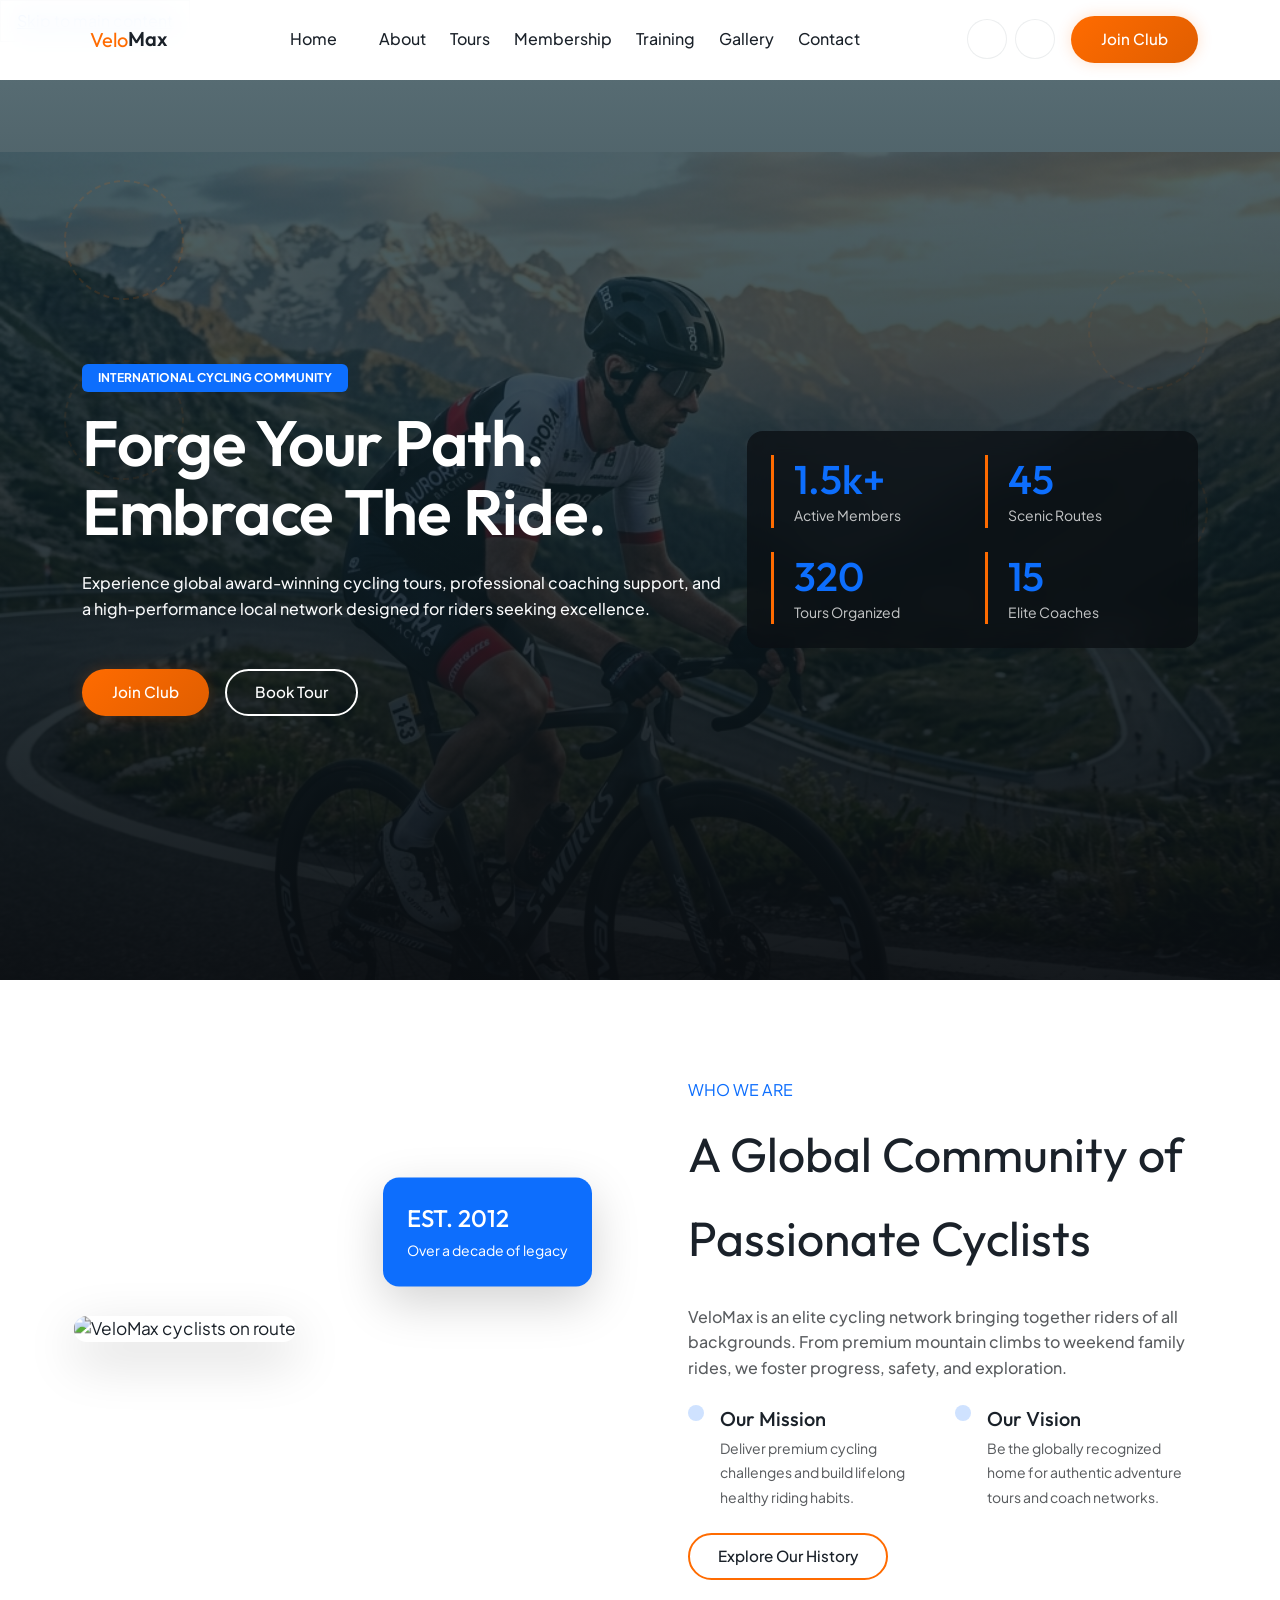
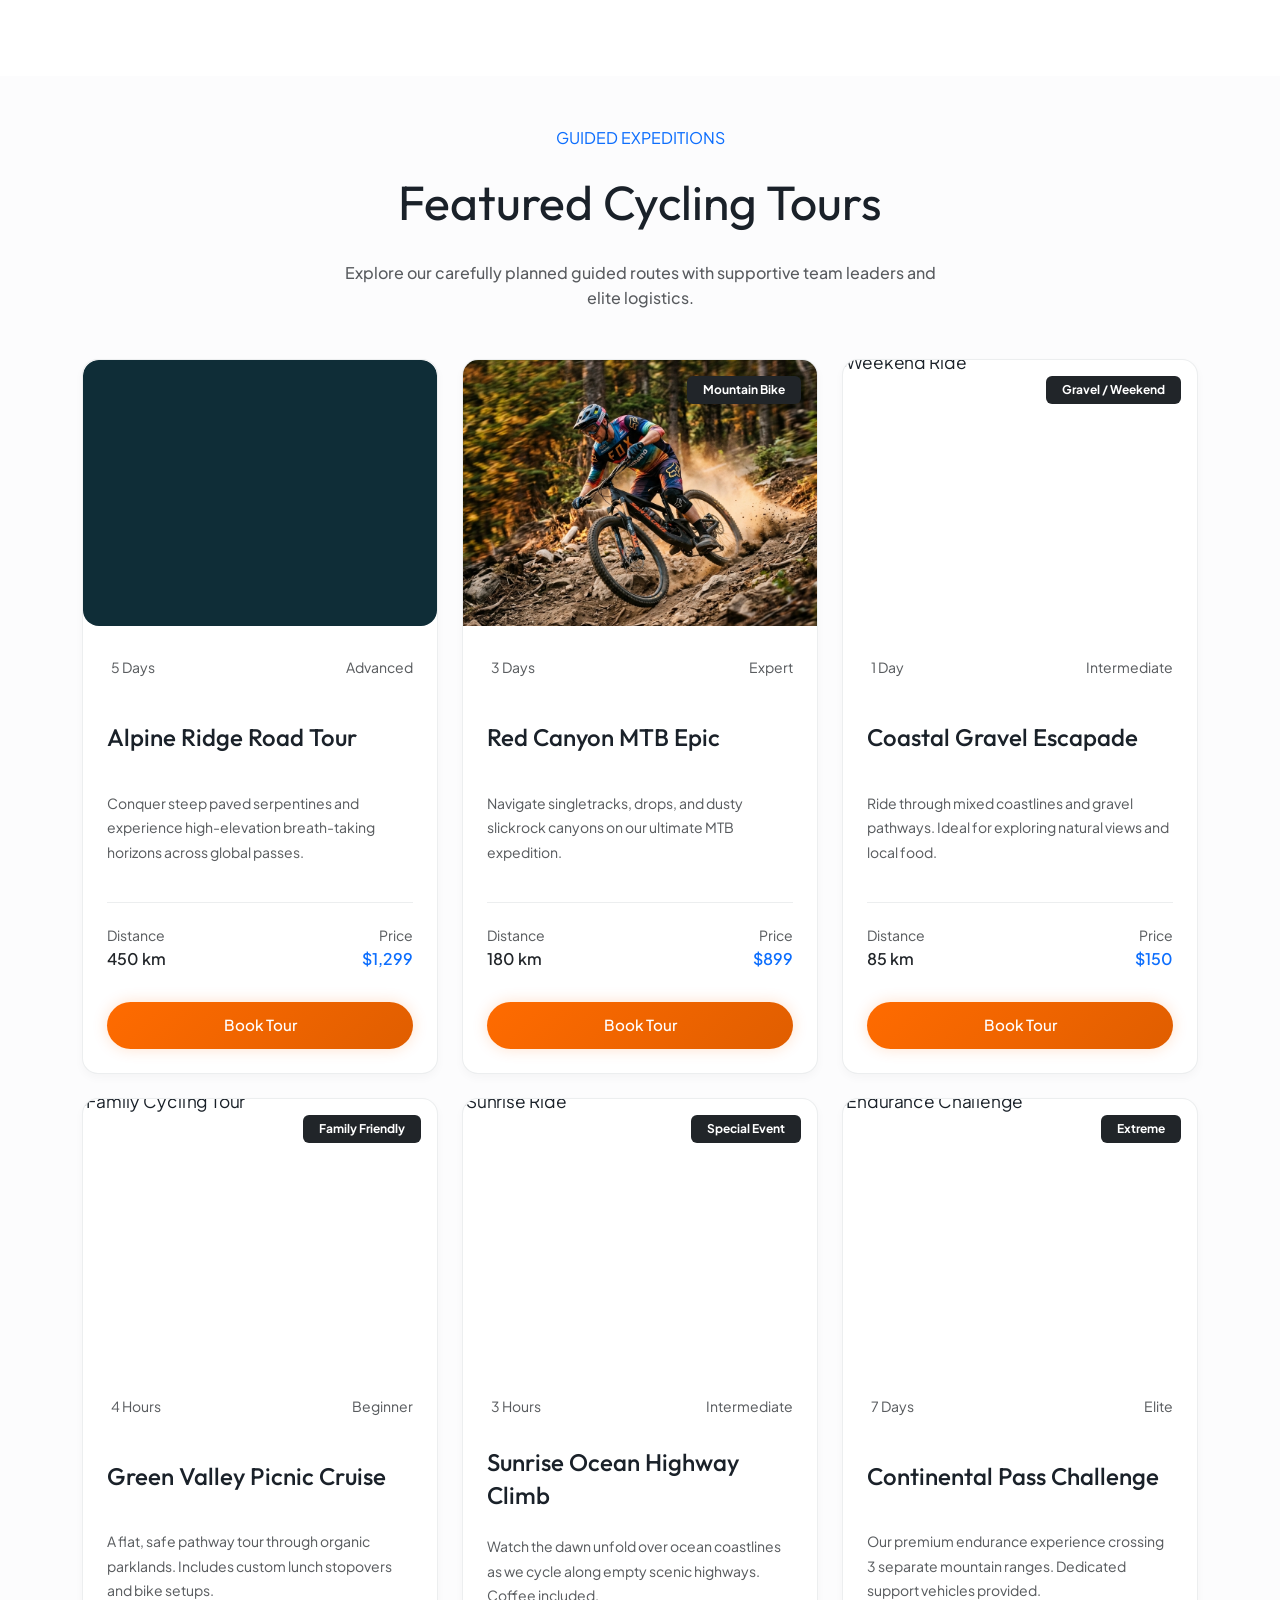
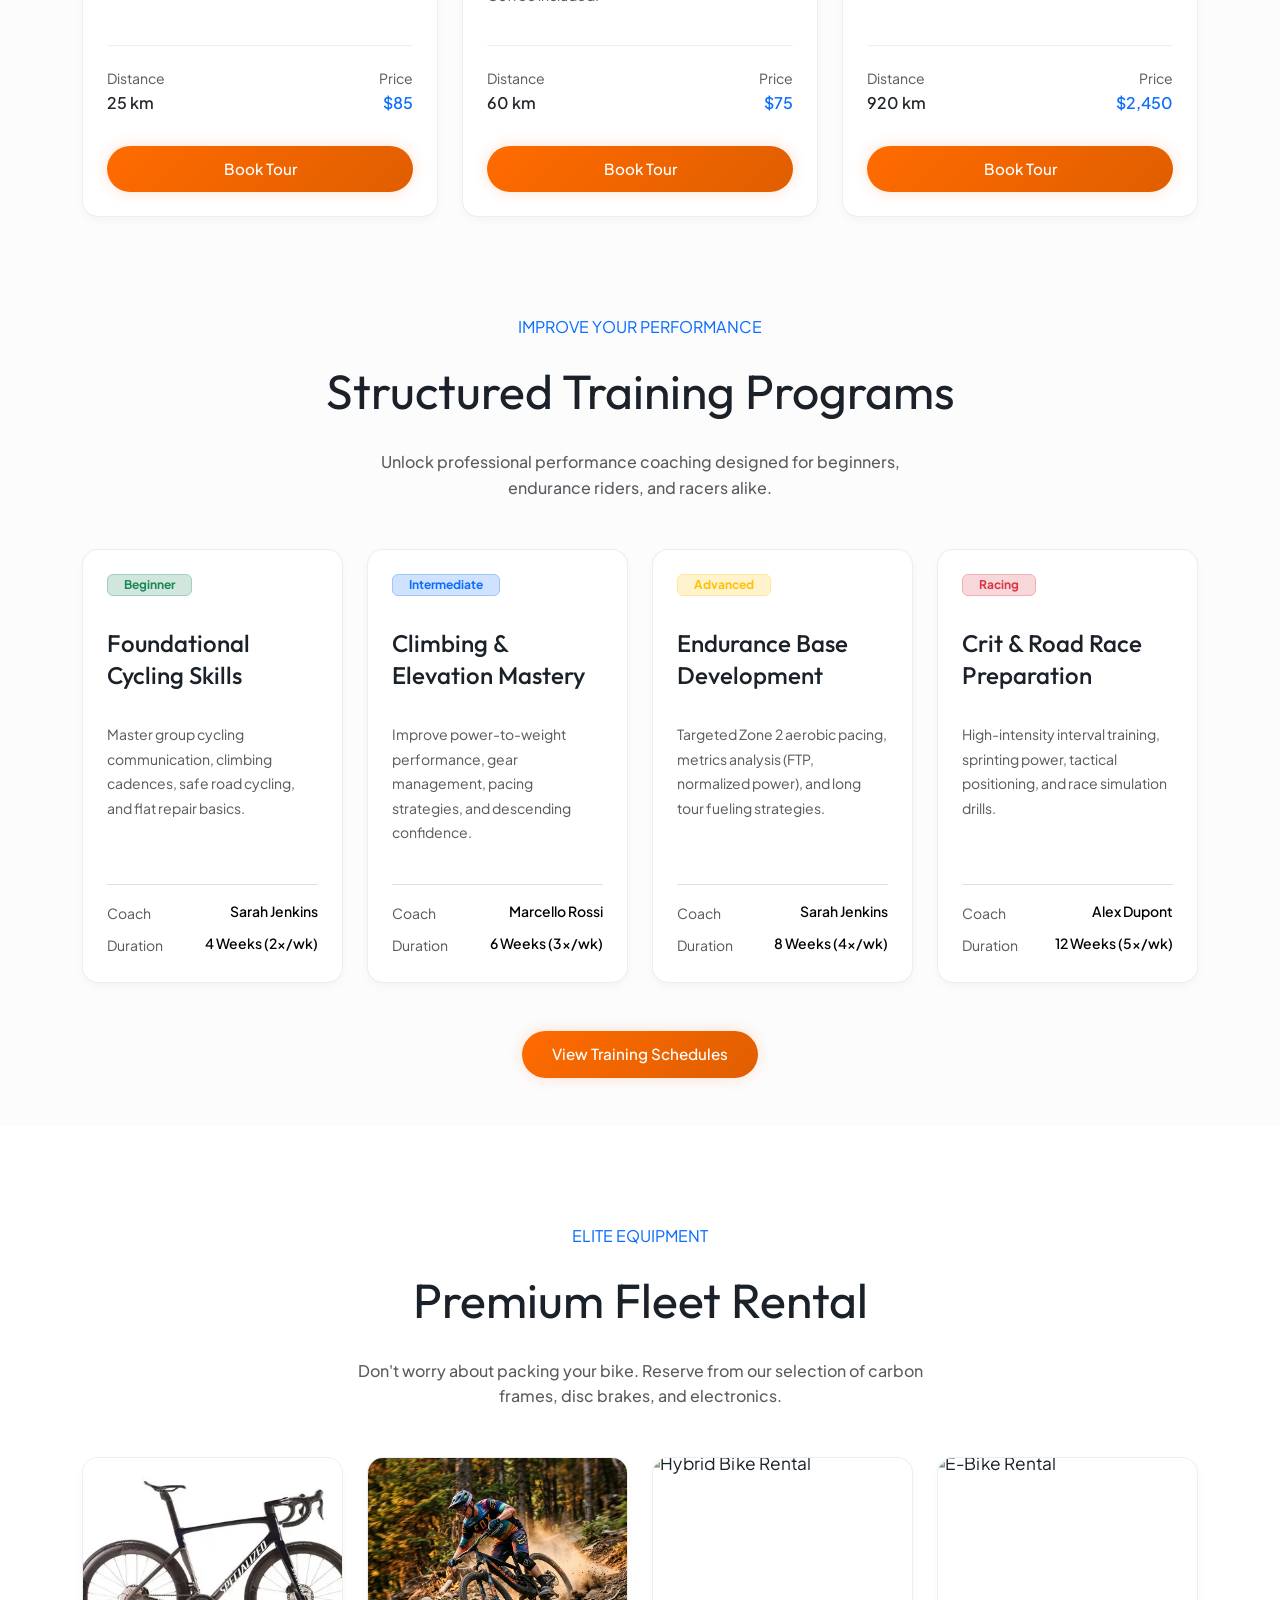
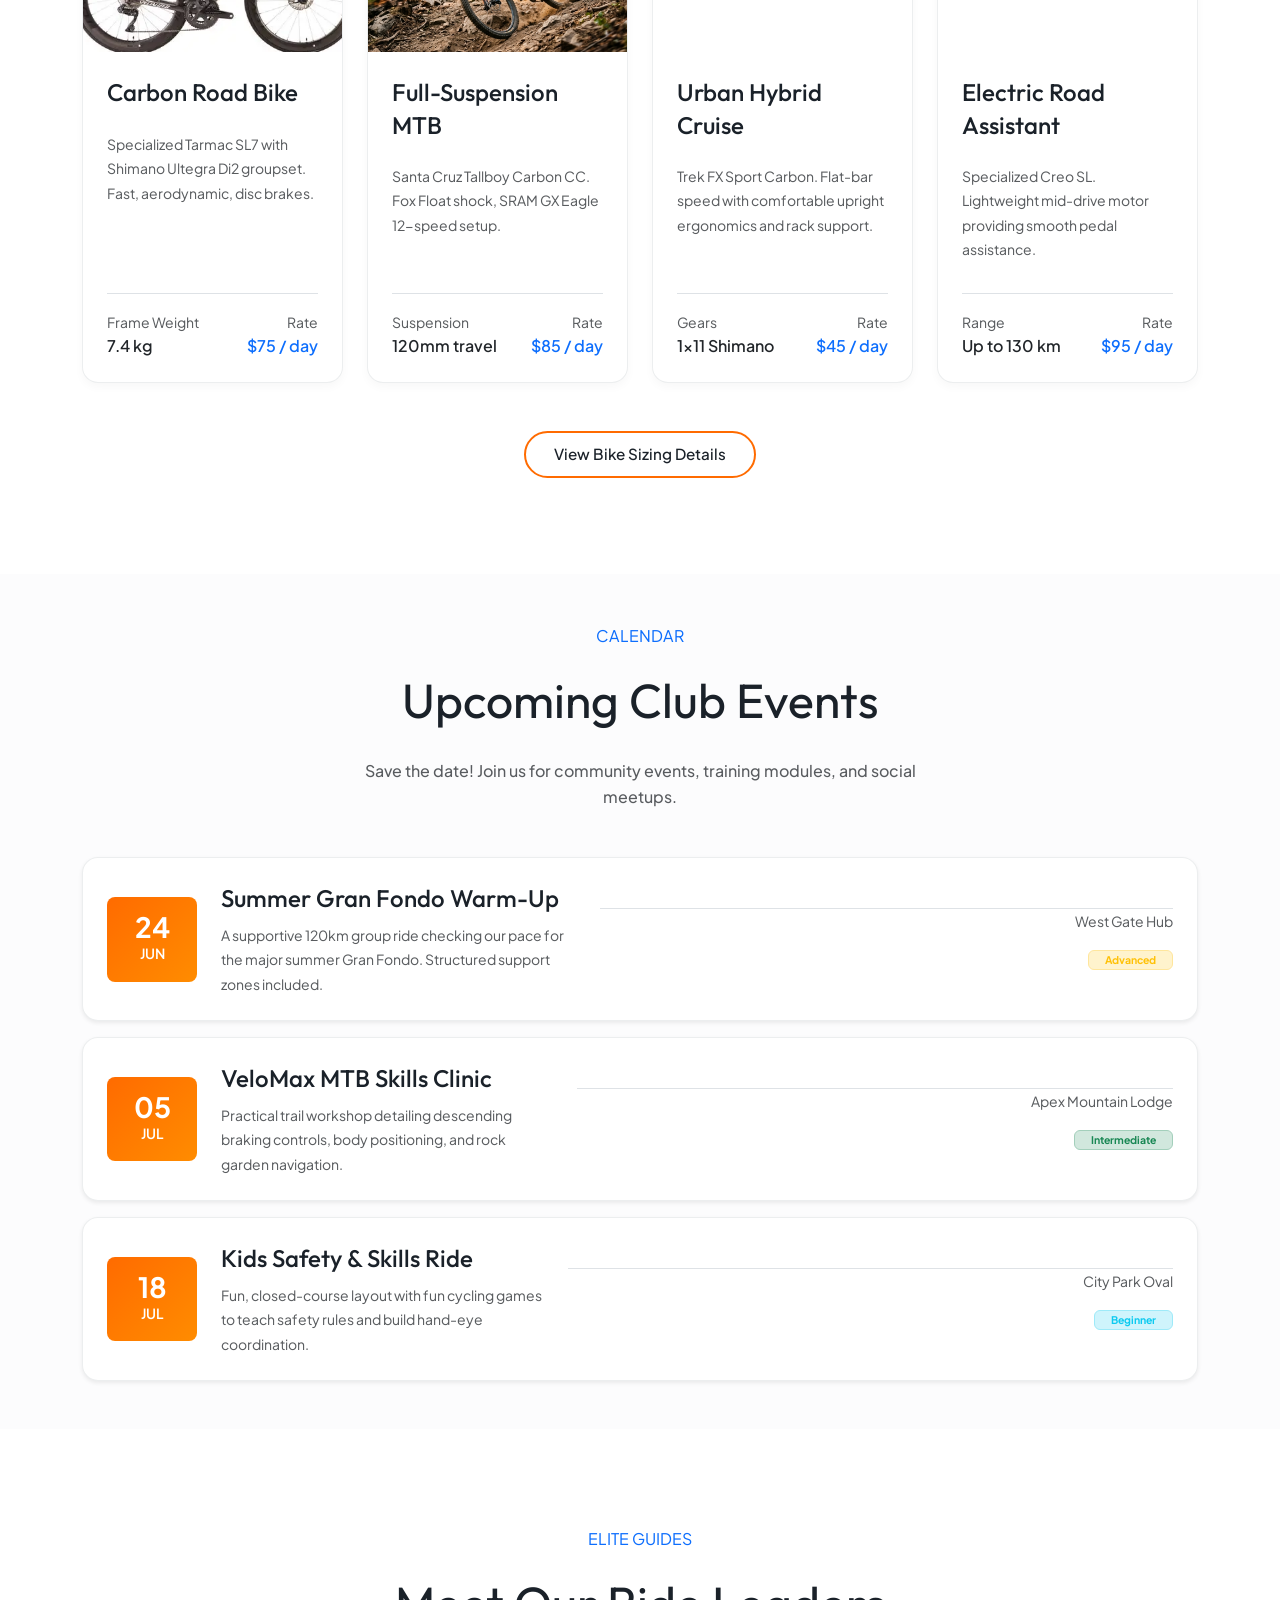
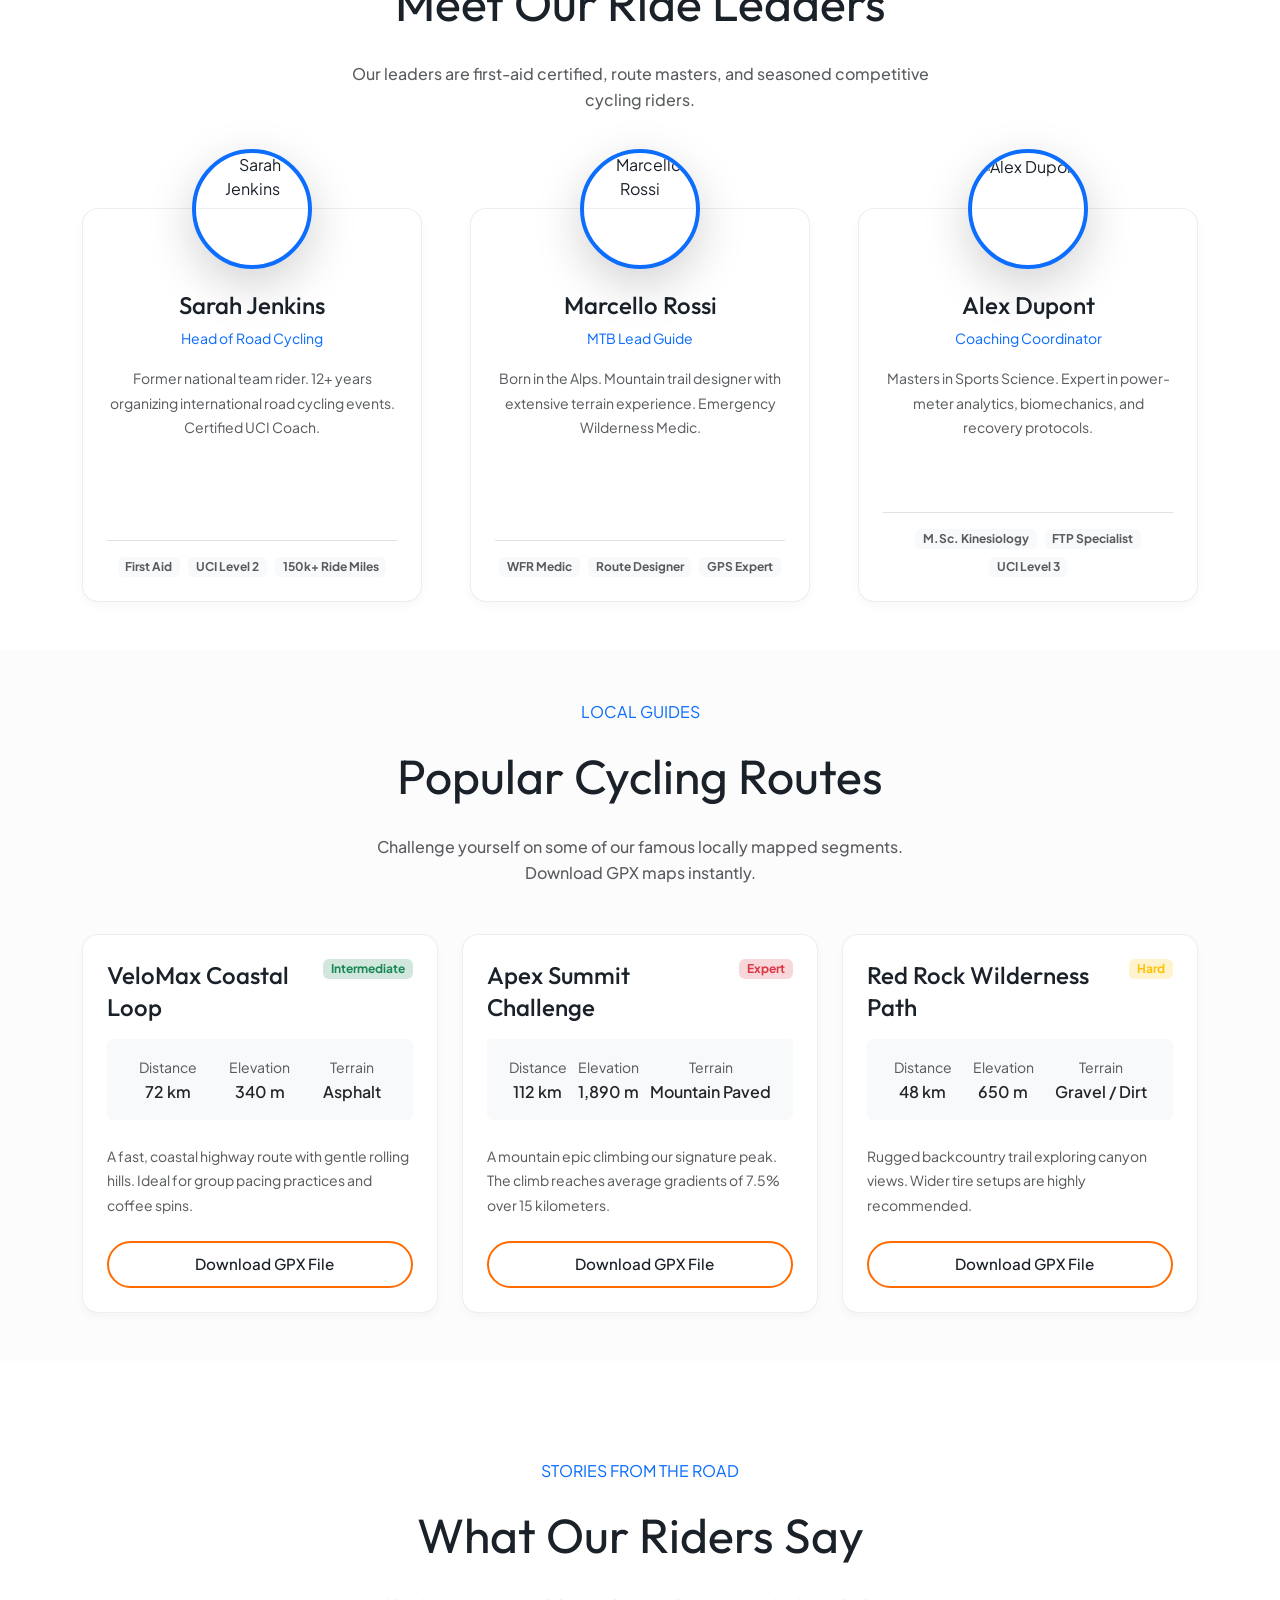
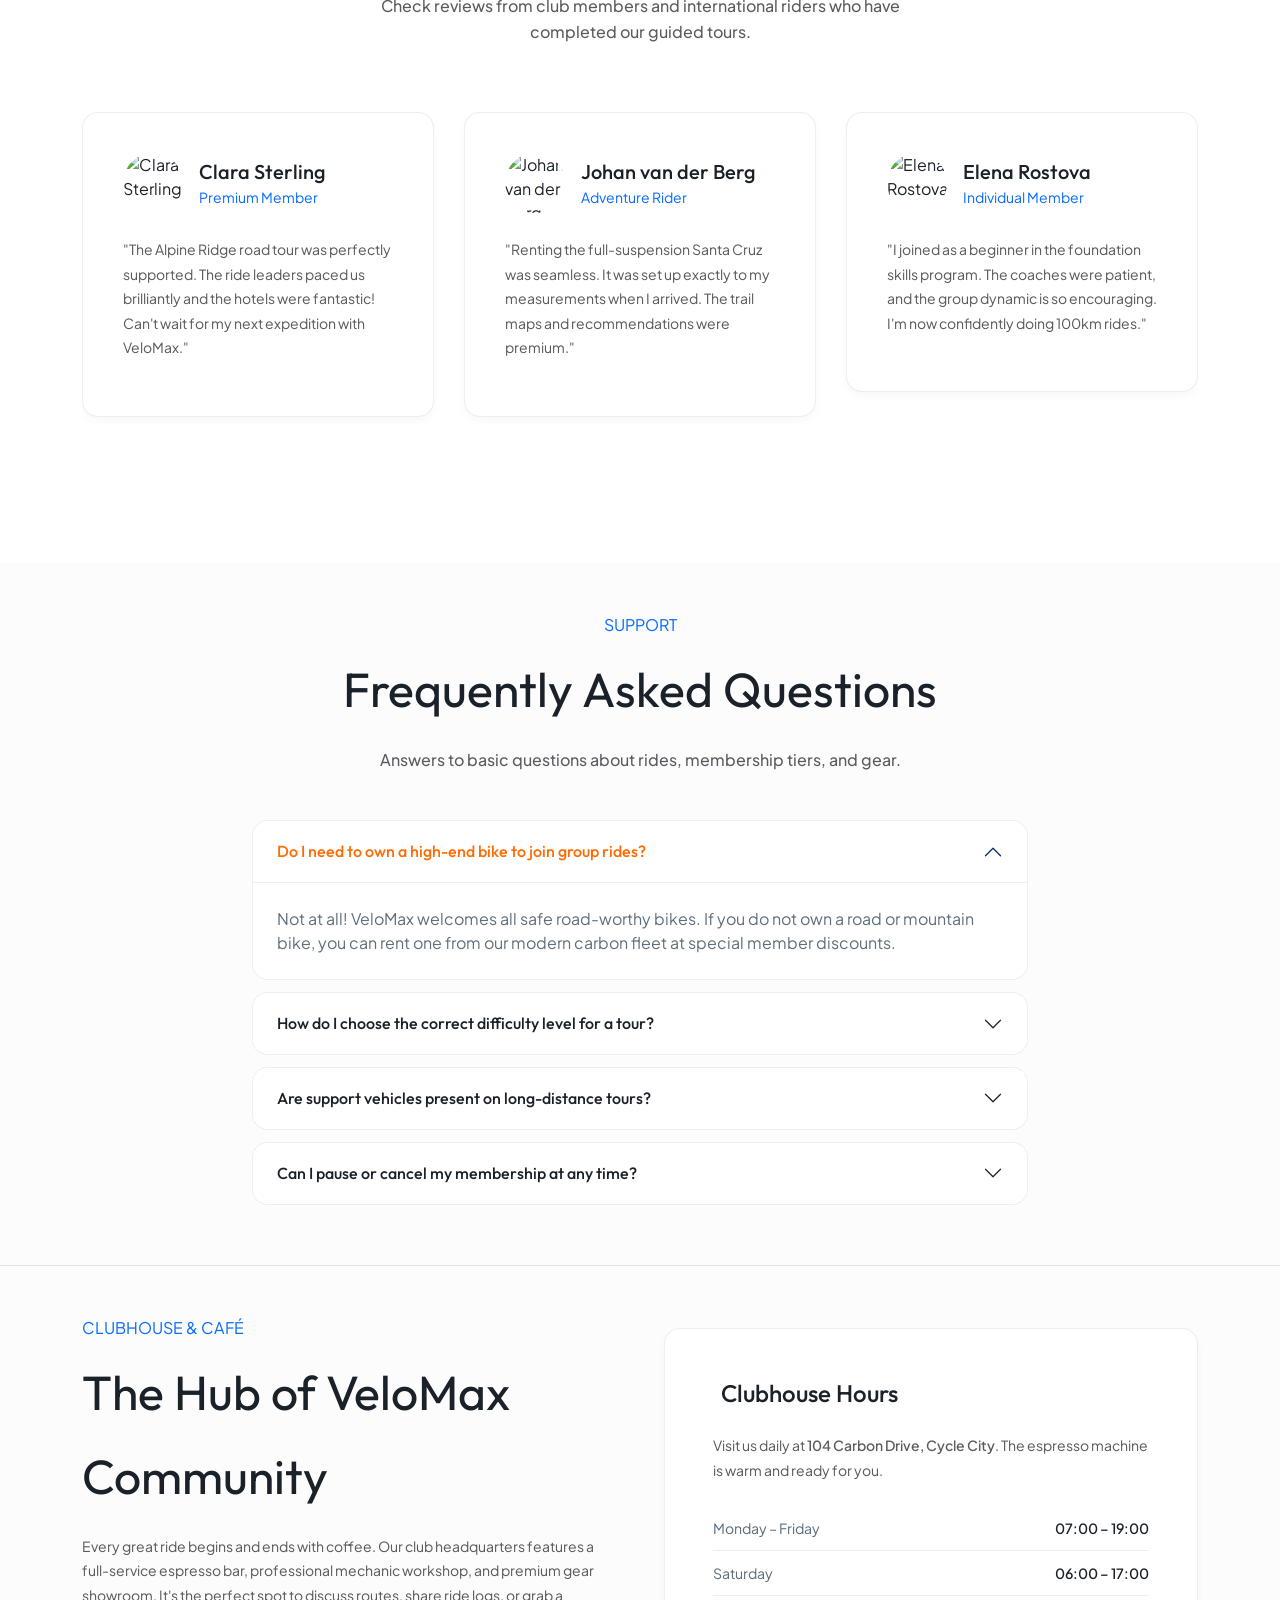
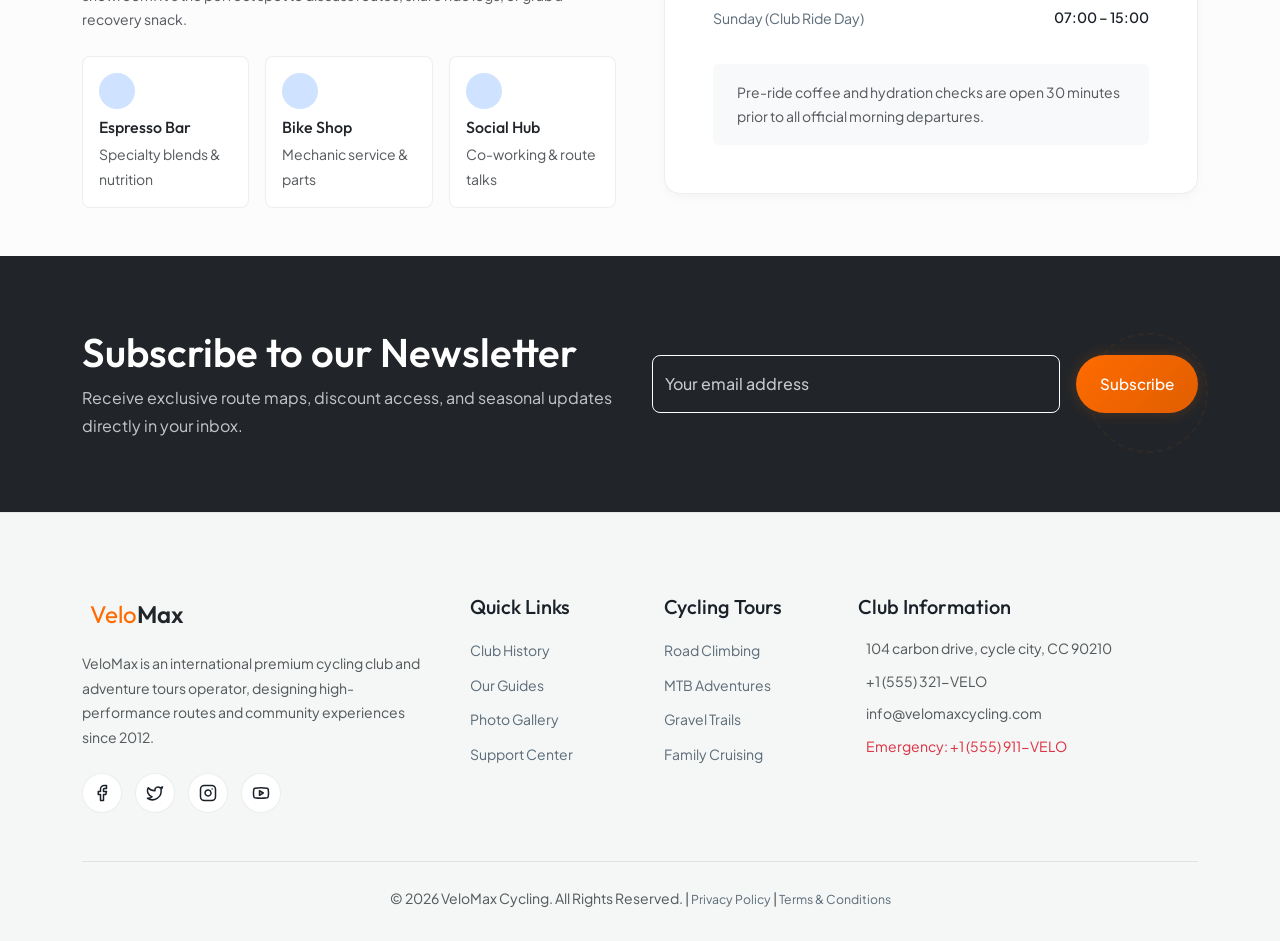
==== commit d3384f4f: "jj" ====
--- a/index.html
+++ b/index.html
@@ -46,20 +46,20 @@
 
   <!-- Header Navigation -->
   <header class="navbar navbar-expand-lg sticky-top py-3">
-    <div class="container">
+    <div class="container d-flex align-items-center justify-content-between">
       <a class="navbar-brand d-flex align-items-center" href="index.html">
         <i data-lucide="bike" class="me-2 text-primary"></i>
         <span>Velo</span>Max
       </a>
 
-      <!-- Navigation Menu links (Desktop) -->
-      <div class="collapse navbar-collapse justify-content-end d-none d-lg-flex" id="navbarNav">
-        <ul class="navbar-nav align-items-center me-4">
+      <!-- Navigation Menu links (Desktop - Centered) -->
+      <div class="collapse navbar-collapse justify-content-center d-none d-lg-flex" id="navbarNav">
+        <ul class="navbar-nav align-items-center gap-2">
           <!-- Multi-Home Toggle Dropdown -->
           <li class="nav-item dropdown">
-            <a class="nav-link dropdown-toggle" href="#" id="homeDropdown" role="button" data-bs-toggle="dropdown"
+            <a class="nav-link dropdown-toggle d-flex align-items-center gap-1" href="#" id="homeDropdown" role="button" data-bs-toggle="dropdown"
               aria-expanded="false">
-              Home
+              Home <i data-lucide="chevron-down" style="width: 14px; height: 14px; stroke-width: 2.5;"></i>
             </a>
             <ul class="dropdown-menu bg-body border-0 shadow-lg p-2" aria-labelledby="homeDropdown"
               style="border-radius: var(--border-radius-sm);">
@@ -74,16 +74,18 @@
           <li class="nav-item"><a class="nav-link" href="gallery.html">Gallery</a></li>
           <li class="nav-item"><a class="nav-link" href="contact.html">Contact</a></li>
         </ul>
-        <div class="d-flex align-items-center gap-2">
-          <a href="membership.html" class="btn btn-premium">Join Club</a>
-          <button id="theme-toggle" class="theme-switch-btn" aria-label="Toggle Theme" title="Toggle Light/Dark Mode">
-            <i data-lucide="moon"></i>
-          </button>
-          <button id="lang-toggle" class="theme-switch-btn" aria-label="Toggle Layout Direction (RTL/LTR)"
-            title="Toggle RTL/LTR">
-            <i data-lucide="arrow-right-left"></i>
-          </button>
-        </div>
+      </div>
+
+      <!-- Action items (Desktop Right - Theme and RTL icons first, CTA after) -->
+      <div class="d-none d-lg-flex align-items-center gap-2">
+        <button id="theme-toggle" class="theme-switch-btn" aria-label="Toggle Theme" title="Toggle Light/Dark Mode">
+          <i data-lucide="moon"></i>
+        </button>
+        <button id="lang-toggle" class="theme-switch-btn" aria-label="Toggle Layout Direction (RTL/LTR)"
+          title="Toggle RTL/LTR">
+          <i data-lucide="arrow-right-left"></i>
+        </button>
+        <a href="membership.html" class="btn btn-premium ms-2">Join Club</a>
       </div>
 
       <!-- Mobile Right Utilities -->
@@ -135,7 +137,7 @@
           <div class="col-lg-7 text-start">
             <span class="badge bg-primary px-3 py-2 text-uppercase mb-3 hero-reveal-fade">International Cycling
               Community</span>
-            <h1 class="display-3 mb-4 animate-split-text">Forge Your Path. Embrace The Ride.</h1>
+            <h1 class="display-3 mb-4 animate-split-text" style="line-height: 1.08 !important; letter-spacing: -0.02em;">Forge Your Path.<br class="d-none d-md-inline"> Embrace The Ride.</h1>
             <p class="lead-text mb-5 text-light opacity-90 hero-reveal-fade">Experience global award-winning cycling
               tours, professional coaching support, and a high-performance local network designed for riders seeking
               excellence.</p>
@@ -185,7 +187,7 @@
         <div class="row align-items-center g-5">
           <div class="col-lg-6" data-aos="fade-right">
             <div class="position-relative">
-              <img src="https://images.unsplash.com/photo-1541614101331-1a5a3a194e92?auto=format&fit=crop&w=800&q=80"
+              <img src="https://coachpav.com/wp-content/uploads/2024/01/DALL%C2%B7E-2024-01-02-07.53.11-A-diverse-group-of-cyclists-riding-together-on-a-picturesque-rural-road-surrounded-by-lush-greenery-and-rolling-hills.-The-scene-conveys-a-sense-of-c.png"
                 alt="VeloMax cyclists on route" class="img-fluid rounded-4 shadow-lg">
               <div
                 class="position-absolute bottom-0 end-0 bg-primary text-white p-4 rounded-4 translate-middle-y me-4 d-none d-sm-block shadow-lg">
@@ -315,7 +317,7 @@
           <div class="col-lg-4 col-md-6 staggered-item">
             <div class="premium-card tilt-card">
               <div class="premium-card-img-wrapper">
-                <img src="https://images.unsplash.com/photo-1502680390469-be75c86b636f?auto=format&fit=crop&w=800&q=80"
+                <img src="https://i.redd.it/qsyf8heg8g2a1.jpg"
                   alt="Weekend Ride" class="premium-card-img">
                 <span
                   class="badge bg-dark text-white position-absolute top-0 end-0 m-3 px-3 py-2 font-weight-520">Gravel /
@@ -350,7 +352,7 @@
           <div class="col-lg-4 col-md-6 staggered-item">
             <div class="premium-card tilt-card">
               <div class="premium-card-img-wrapper">
-                <img src="https://images.unsplash.com/photo-1518310383802-640c2de311b2?auto=format&fit=crop&w=800&q=80"
+                <img src="https://cyclingzens.com/wp-content/uploads/2022/12/10.png"
                   alt="Family Cycling Tour" class="premium-card-img">
                 <span
                   class="badge bg-dark text-white position-absolute top-0 end-0 m-3 px-3 py-2 font-weight-520">Family
@@ -420,7 +422,7 @@
           <div class="col-lg-4 col-md-6 staggered-item">
             <div class="premium-card tilt-card">
               <div class="premium-card-img-wrapper">
-                <img src="https://images.unsplash.com/photo-1541614101331-1a5a3a194e92?auto=format&fit=crop&w=800&q=80"
+                <img src="https://www.uponarriving.com/wp-content/uploads/2025/06/Independence-Pass_1-1024x680.jpeg"
                   alt="Endurance Challenge" class="premium-card-img">
                 <span
                   class="badge bg-dark text-white position-absolute top-0 end-0 m-3 px-3 py-2 font-weight-520">Extreme</span>
@@ -622,7 +624,7 @@
           <div class="col-lg-3 col-md-6" data-aos="fade-up" data-aos-delay="300">
             <div class="premium-card">
               <div class="premium-card-img-wrapper">
-                <img src="https://images.unsplash.com/photo-1518310383802-640c2de311b2?auto=format&fit=crop&w=800&q=80"
+                <img src="https://tse1.mm.bing.net/th/id/OIP.AMKDs6oriNxtDqwINk8_RAHaE8?r=0&rs=1&pid=ImgDetMain&o=7&rm=3"
                   alt="Hybrid Bike Rental" class="premium-card-img">
               </div>
               <div class="premium-card-body text-start">
@@ -646,7 +648,7 @@
           <div class="col-lg-3 col-md-6" data-aos="fade-up" data-aos-delay="400">
             <div class="premium-card">
               <div class="premium-card-img-wrapper">
-                <img src="https://images.unsplash.com/photo-1502680390469-be75c86b636f?auto=format&fit=crop&w=800&q=80"
+                <img src="https://hips.hearstapps.com/hmg-prod/images/giant-road-e-012-1527609590.jpg?crop=0.536xw:1.00xh;0.300xw,0&resize=640:*"
                   alt="E-Bike Rental" class="premium-card-img">
               </div>
               <div class="premium-card-body text-start">
@@ -683,55 +685,67 @@
             events, training modules, and social meetups.</p>
         </div>
 
-        <div class="timeline text-start">
+        <div class="events-list d-flex flex-column gap-3 text-start">
           <!-- Event 1 -->
-          <div class="timeline-item d-md-flex align-items-center" data-aos="fade-up">
-            <div class="timeline-dot"></div>
-            <div class="timeline-content">
-              <span class="text-primary font-weight-550 small d-block mb-1">June 24, 2026</span>
-              <h4 class="mb-2">Summer Gran Fondo Warm-Up</h4>
-              <p class="text-muted small mb-3">A supportive 120km group ride checking our pace for the major summer Gran
-                Fondo. Structured support zones included.</p>
-              <div class="d-flex gap-3 text-muted small">
-                <span class="d-flex align-items-center"><i data-lucide="map-pin" class="w-4 h-4 me-1"></i> West Gate
-                  Hub</span>
-                <span class="d-flex align-items-center"><i data-lucide="activity" class="w-4 h-4 me-1 text-warning"></i>
-                  Advanced</span>
-              </div>
+          <div class="event-card d-md-flex align-items-center justify-content-between p-4 rounded-4 shadow-sm border" data-aos="fade-up">
+            <div class="d-flex flex-column flex-md-row align-items-start align-items-md-center gap-4 flex-grow-1">
+              <!-- Date Block -->
+              <div class="date-badge text-center py-3 px-4 rounded-3 text-white d-flex flex-column justify-content-center align-items-center">
+                <span class="fs-3 fw-bold lh-1">24</span>
+                <span class="small text-uppercase fw-semibold tracking-wider">Jun</span>
+              </div>
+              <!-- Info Details -->
+              <div class="flex-grow-1 pe-md-4">
+                <h4 class="mb-2">Summer Gran Fondo Warm-Up</h4>
+                <p class="text-muted small mb-0">A supportive 120km group ride checking our pace for the major summer Gran Fondo. Structured support zones included.</p>
+              </div>
+            </div>
+            <!-- Meta and level -->
+            <div class="d-flex flex-row flex-md-column align-items-center align-items-md-end gap-3 mt-3 mt-md-0 text-md-end text-muted small border-top border-md-top-0 pt-3 pt-md-0 w-100 w-md-auto" style="min-width: 200px;">
+              <span class="d-flex align-items-center"><i data-lucide="map-pin" class="w-4 h-4 me-1 text-primary"></i> West Gate Hub</span>
+              <span class="badge bg-warning-subtle text-warning border border-warning-subtle py-1 px-3">Advanced</span>
             </div>
           </div>
 
           <!-- Event 2 -->
-          <div class="timeline-item d-md-flex align-items-center" data-aos="fade-up">
-            <div class="timeline-dot"></div>
-            <div class="timeline-content">
-              <span class="text-primary font-weight-550 small d-block mb-1">July 05, 2026</span>
-              <h4 class="mb-2">VeloMax MTB Skills Clinic</h4>
-              <p class="text-muted small mb-3">Practical trail workshop detailing descending braking controls, body
-                positioning, and rock garden navigation.</p>
-              <div class="d-flex gap-3 text-muted small">
-                <span class="d-flex align-items-center"><i data-lucide="map-pin" class="w-4 h-4 me-1"></i> Apex Mountain
-                  Lodge</span>
-                <span class="d-flex align-items-center"><i data-lucide="activity" class="w-4 h-4 me-1 text-success"></i>
-                  Intermediate</span>
-              </div>
+          <div class="event-card d-md-flex align-items-center justify-content-between p-4 rounded-4 shadow-sm border" data-aos="fade-up" data-aos-delay="100">
+            <div class="d-flex flex-column flex-md-row align-items-start align-items-md-center gap-4 flex-grow-1">
+              <!-- Date Block -->
+              <div class="date-badge text-center py-3 px-4 rounded-3 text-white d-flex flex-column justify-content-center align-items-center">
+                <span class="fs-3 fw-bold lh-1">05</span>
+                <span class="small text-uppercase fw-semibold tracking-wider">Jul</span>
+              </div>
+              <!-- Info Details -->
+              <div class="flex-grow-1 pe-md-4">
+                <h4 class="mb-2">VeloMax MTB Skills Clinic</h4>
+                <p class="text-muted small mb-0">Practical trail workshop detailing descending braking controls, body positioning, and rock garden navigation.</p>
+              </div>
+            </div>
+            <!-- Meta and level -->
+            <div class="d-flex flex-row flex-md-column align-items-center align-items-md-end gap-3 mt-3 mt-md-0 text-md-end text-muted small border-top border-md-top-0 pt-3 pt-md-0 w-100 w-md-auto" style="min-width: 200px;">
+              <span class="d-flex align-items-center"><i data-lucide="map-pin" class="w-4 h-4 me-1 text-primary"></i> Apex Mountain Lodge</span>
+              <span class="badge bg-success-subtle text-success border border-success-subtle py-1 px-3">Intermediate</span>
             </div>
           </div>
 
           <!-- Event 3 -->
-          <div class="timeline-item d-md-flex align-items-center" data-aos="fade-up">
-            <div class="timeline-dot"></div>
-            <div class="timeline-content">
-              <span class="text-primary font-weight-550 small d-block mb-1">July 18, 2026</span>
-              <h4 class="mb-2">Kids Safety & Skills Ride</h4>
-              <p class="text-muted small mb-3">Fun, closed-course layout with fun cycling games to teach safety rules
-                and build hand-eye coordination.</p>
-              <div class="d-flex gap-3 text-muted small">
-                <span class="d-flex align-items-center"><i data-lucide="map-pin" class="w-4 h-4 me-1"></i> City Park
-                  Oval</span>
-                <span class="d-flex align-items-center"><i data-lucide="activity" class="w-4 h-4 me-1 text-success"></i>
-                  Beginner</span>
-              </div>
+          <div class="event-card d-md-flex align-items-center justify-content-between p-4 rounded-4 shadow-sm border" data-aos="fade-up" data-aos-delay="200">
+            <div class="d-flex flex-column flex-md-row align-items-start align-items-md-center gap-4 flex-grow-1">
+              <!-- Date Block -->
+              <div class="date-badge text-center py-3 px-4 rounded-3 text-white d-flex flex-column justify-content-center align-items-center">
+                <span class="fs-3 fw-bold lh-1">18</span>
+                <span class="small text-uppercase fw-semibold tracking-wider">Jul</span>
+              </div>
+              <!-- Info Details -->
+              <div class="flex-grow-1 pe-md-4">
+                <h4 class="mb-2">Kids Safety & Skills Ride</h4>
+                <p class="text-muted small mb-0">Fun, closed-course layout with fun cycling games to teach safety rules and build hand-eye coordination.</p>
+              </div>
+            </div>
+            <!-- Meta and level -->
+            <div class="d-flex flex-row flex-md-column align-items-center align-items-md-end gap-3 mt-3 mt-md-0 text-md-end text-muted small border-top border-md-top-0 pt-3 pt-md-0 w-100 w-md-auto" style="min-width: 200px;">
+              <span class="d-flex align-items-center"><i data-lucide="map-pin" class="w-4 h-4 me-1 text-primary"></i> City Park Oval</span>
+              <span class="badge bg-info-subtle text-info border border-info-subtle py-1 px-3">Beginner</span>
             </div>
           </div>
         </div>
@@ -1087,6 +1101,78 @@
               <div class="accordion-body">
                 Yes, membership plans can be paused or modified directly from your user dashboard, or by contacting our
                 support desk. No cancellation fees apply.
+              </div>
+            </div>
+          </div>
+        </div>
+      </div>
+    </section>
+
+    <!-- Clubhouse & Café Section -->
+    <section class="py-5 bg-light-subtle border-top">
+      <div class="container text-start" data-aos="fade-up">
+        <div class="row g-5 align-items-center">
+          <div class="col-lg-6">
+            <span class="text-primary text-uppercase font-weight-550">Clubhouse &amp; Café</span>
+            <h2 class="display-5 mt-2 mb-3">The Hub of VeloMax Community</h2>
+            <p class="text-muted small mb-4">Every great ride begins and ends with coffee. Our club headquarters features a full-service espresso bar, professional mechanic workshop, and premium gear showroom. It's the perfect spot to discuss routes, share ride logs, or grab a recovery snack.</p>
+            
+            <div class="row g-3">
+              <div class="col-sm-4">
+                <div class="p-3 rounded-3 border bg-body" style="border-color: var(--card-border) !important;">
+                  <div class="bg-primary-subtle text-primary p-2 rounded-circle d-flex align-items-center justify-content-center mb-2" style="width: 36px; height: 36px;">
+                    <i data-lucide="coffee" class="w-4 h-4"></i>
+                  </div>
+                  <h6 class="mb-1 text-dark">Espresso Bar</h6>
+                  <span class="text-muted small">Specialty blends &amp; nutrition</span>
+                </div>
+              </div>
+              <div class="col-sm-4">
+                <div class="p-3 rounded-3 border bg-body" style="border-color: var(--card-border) !important;">
+                  <div class="bg-primary-subtle text-primary p-2 rounded-circle d-flex align-items-center justify-content-center mb-2" style="width: 36px; height: 36px;">
+                    <i data-lucide="wrench" class="w-4 h-4"></i>
+                  </div>
+                  <h6 class="mb-1 text-dark">Bike Shop</h6>
+                  <span class="text-muted small">Mechanic service &amp; parts</span>
+                </div>
+              </div>
+              <div class="col-sm-4">
+                <div class="p-3 rounded-3 border bg-body" style="border-color: var(--card-border) !important;">
+                  <div class="bg-primary-subtle text-primary p-2 rounded-circle d-flex align-items-center justify-content-center mb-2" style="width: 36px; height: 36px;">
+                    <i data-lucide="users" class="w-4 h-4"></i>
+                  </div>
+                  <h6 class="mb-1 text-dark">Social Hub</h6>
+                  <span class="text-muted small">Co-working &amp; route talks</span>
+                </div>
+              </div>
+            </div>
+          </div>
+          
+          <div class="col-lg-6">
+            <div class="premium-card p-4 p-md-5">
+              <h3 class="h4 mb-4 d-flex align-items-center gap-2">
+                <i data-lucide="clock" class="text-primary w-5 h-5"></i> Clubhouse Hours
+              </h3>
+              <p class="text-muted small mb-4">Visit us daily at <strong>104 Carbon Drive, Cycle City</strong>. The espresso machine is warm and ready for you.</p>
+              
+              <div class="hours-list">
+                <div class="hours-row">
+                  <span>Monday – Friday</span>
+                  <strong>07:00 – 19:00</strong>
+                </div>
+                <div class="hours-row">
+                  <span>Saturday</span>
+                  <strong>06:00 – 17:00</strong>
+                </div>
+                <div class="hours-row">
+                  <span>Sunday (Club Ride Day)</span>
+                  <strong>07:00 – 15:00</strong>
+                </div>
+              </div>
+              
+              <div class="mt-4 p-3 rounded bg-light d-flex align-items-start gap-2">
+                <i data-lucide="info" class="text-primary w-5 h-5 mt-0.5 flex-shrink-0"></i>
+                <p class="small text-muted mb-0">Pre-ride coffee and hydration checks are open 30 minutes prior to all official morning departures.</p>
               </div>
             </div>
           </div>
@@ -1225,6 +1311,11 @@
   <script src="https://cdn.jsdelivr.net/npm/swiper@11/swiper-bundle.min.js"></script>
   <script src="https://unpkg.com/lucide@latest"></script>
 
+  <!-- Scroll to Top Button -->
+  <button id="scroll-top-btn" class="scroll-top-btn" aria-label="Scroll to Top" title="Scroll to Top">
+    <i data-lucide="arrow-up"></i>
+  </button>
+
   <!-- Custom JS -->
   <script src="https://cdn.jsdelivr.net/npm/@studio-freight/lenis@1.0.34/dist/lenis.min.js"></script>
   <script src="assets/js/main.js"></script>
--- a/assets/css/style.css
+++ b/assets/css/style.css
@@ -201,6 +201,24 @@
   color: var(--primary-color) !important;
 }
 
+/* Desktop Hover Dropdown Menu Effect */
+@media (min-width: 992px) {
+  .nav-item.dropdown:hover .dropdown-menu {
+    display: block !important;
+    opacity: 1;
+    visibility: visible;
+    transform: translateY(0);
+  }
+  .nav-item.dropdown .dropdown-menu {
+    display: block !important;
+    opacity: 0;
+    visibility: hidden;
+    transform: translateY(8px);
+    transition: opacity 0.25s ease, transform 0.25s ease, visibility 0.25s ease;
+  }
+}
+
+
 /* BUTTONS */
 .btn-premium {
   background: linear-gradient(135deg, var(--primary-color), var(--primary-hover));
@@ -348,6 +366,9 @@
   padding-top: 100px;
   padding-bottom: 80px;
 }
+.hero-section h1 {
+  line-height: 0.9 !important;
+}
 .hero-bg {
   position: absolute;
   top: 0;
@@ -422,6 +443,7 @@
   display: flex;
   flex-direction: column;
   flex-grow: 1;
+  gap: 15px;
 }
 .premium-card-footer {
   margin-top: auto;
@@ -463,10 +485,6 @@
 /* SHADOWS & PERSPECTIVES */
 .perspective-container {
   perspective: 1000px;
-}
-.tilt-card {
-  transform-style: preserve-3d;
-  transition: transform 0.1s ease;
 }
 
 /* TESTIMONIALS SLIDER */
@@ -888,18 +906,7 @@
   transform: scale(1);
 }
 
-/* Advanced 3D Perspective Card Tilt */
-.tilt-card {
-  transform-style: preserve-3d;
-  perspective: 1200px;
-  transition: transform 0.2s cubic-bezier(0.25, 0.8, 0.25, 1), box-shadow 0.3s ease, border-color 0.3s ease;
-}
-.tilt-card > * {
-  transform: translate3d(0, 0, 25px);
-}
-.tilt-card .premium-card-img-wrapper {
-  transform: translate3d(0, 0, 15px);
-}
+/* Advanced 3D Perspective Card Tilt (Disabled) */
 
 /* Card border glow effects */
 .premium-card.glow-border:hover {
@@ -1014,5 +1021,73 @@
   fill: var(--text-muted) !important;
 }
 
-
-
+/* PREMIUM EVENTS LIST LAYOUT */
+.event-card {
+  transition: transform 0.3s ease, border-color 0.3s ease, box-shadow 0.3s ease;
+  background-color: var(--card-bg) !important;
+  border: 1px solid var(--card-border) !important;
+}
+.event-card:hover {
+  transform: translateY(-4px);
+  border-color: rgba(255, 107, 0, 0.3) !important;
+  box-shadow: var(--shadow-md) !important;
+}
+.date-badge {
+  background: linear-gradient(135deg, var(--primary-color) 0%, #ff8c00 100%) !important;
+  min-width: 90px;
+}
+@media (max-width: 767.98px) {
+  .event-card .border-top {
+    border-color: var(--card-border) !important;
+  }
+}
+/* Clubhouse hours list helpers */
+.hours-row {
+  display: flex;
+  justify-content: space-between;
+  align-items: center;
+  padding: 0.6rem 0;
+  border-bottom: 1px solid var(--card-border);
+  font-size: 0.88rem;
+}
+.hours-row:last-child { border-bottom: none; }
+.hours-row span { color: var(--text-muted); }
+.hours-row strong { color: var(--text-color); }
+
+/* Scroll to Top Button */
+.scroll-top-btn {
+  position: fixed;
+  bottom: 30px;
+  right: 30px;
+  width: 48px;
+  height: 48px;
+  border-radius: 50%;
+  background-color: var(--primary-color);
+  color: #fff;
+  border: none;
+  display: flex;
+  align-items: center;
+  justify-content: center;
+  box-shadow: 0 4px 15px rgba(255, 107, 0, 0.3), var(--shadow-md);
+  cursor: pointer;
+  opacity: 0;
+  visibility: hidden;
+  transform: translateY(15px);
+  transition: all 0.3s cubic-bezier(0.25, 0.8, 0.25, 1);
+  z-index: 1040;
+}
+.scroll-top-btn:hover {
+  background-color: var(--primary-hover);
+  transform: translateY(-3px);
+  box-shadow: 0 6px 20px rgba(255, 107, 0, 0.4), var(--shadow-lg);
+}
+.scroll-top-btn.show {
+  opacity: 1;
+  visibility: visible;
+  transform: translateY(0);
+}
+
+/* Hide default bootstrap dropdown arrow */
+.dropdown-toggle::after {
+  display: none !important;
+}
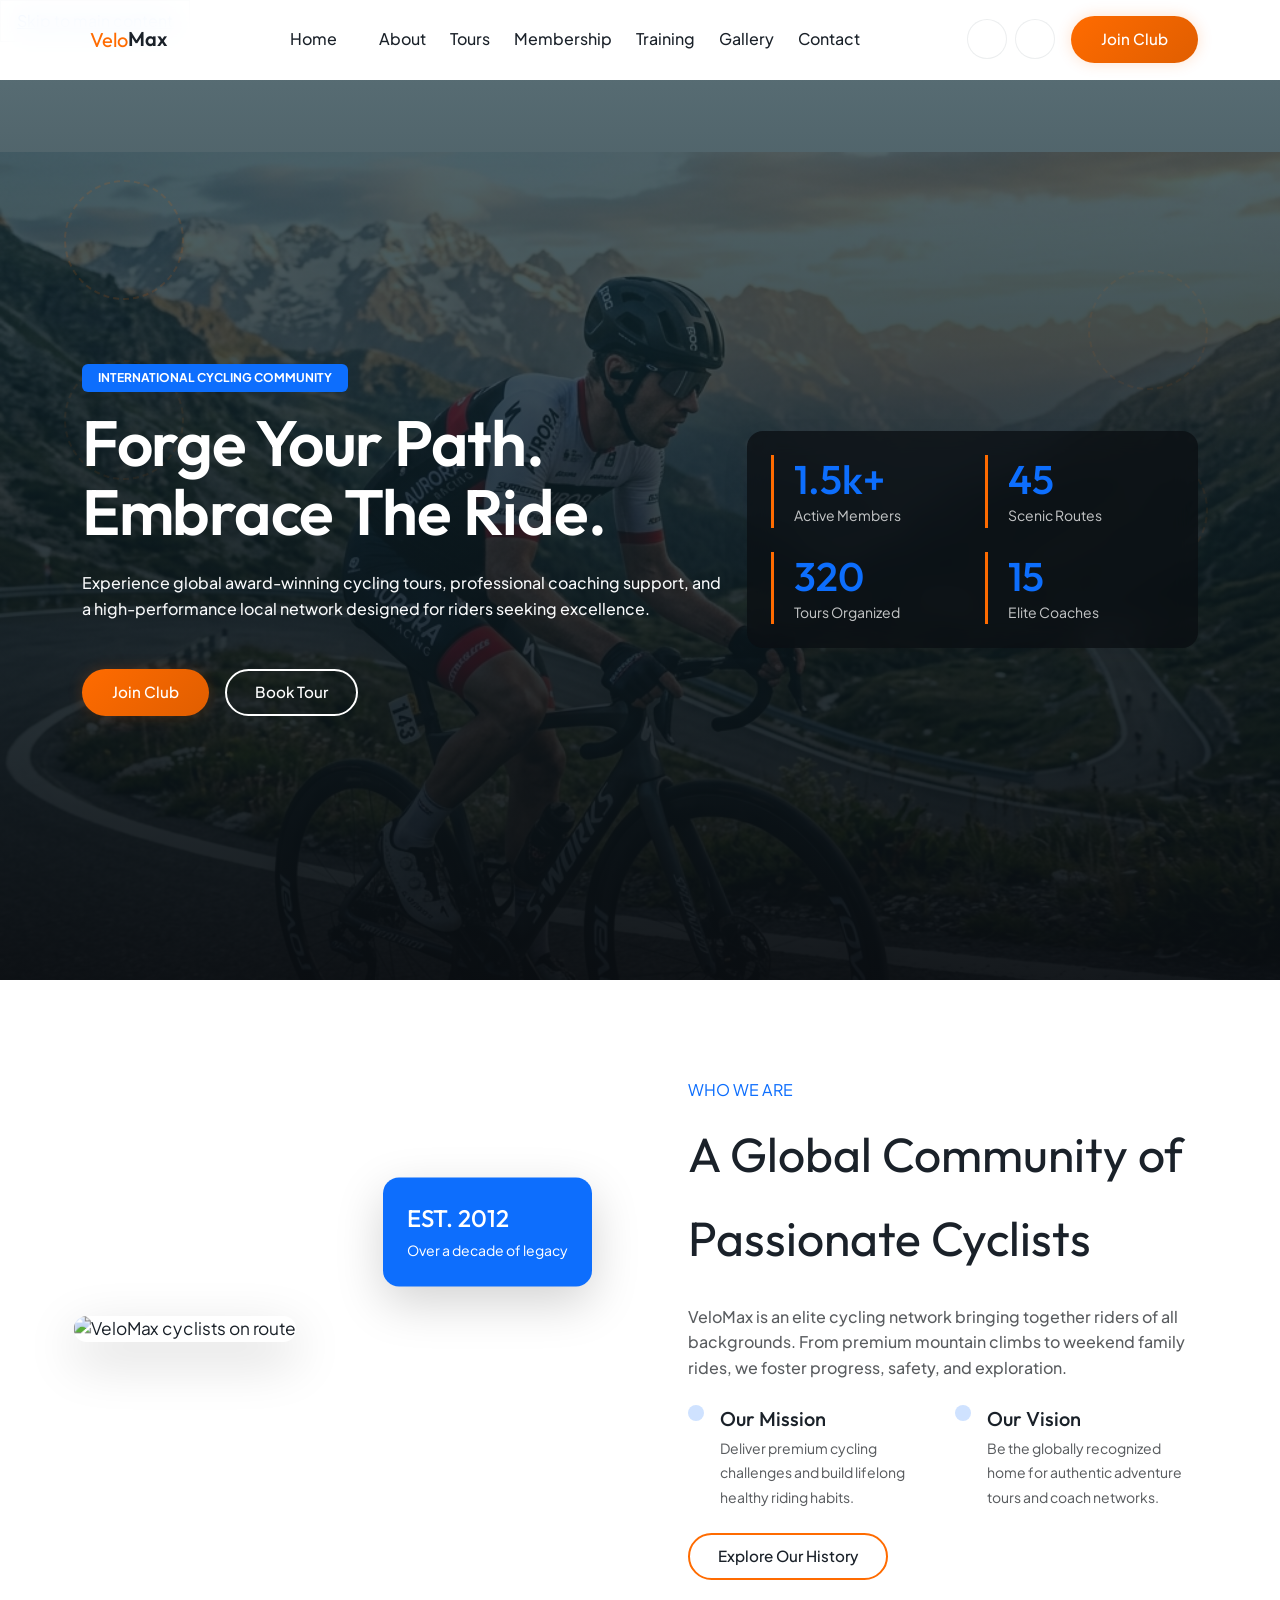
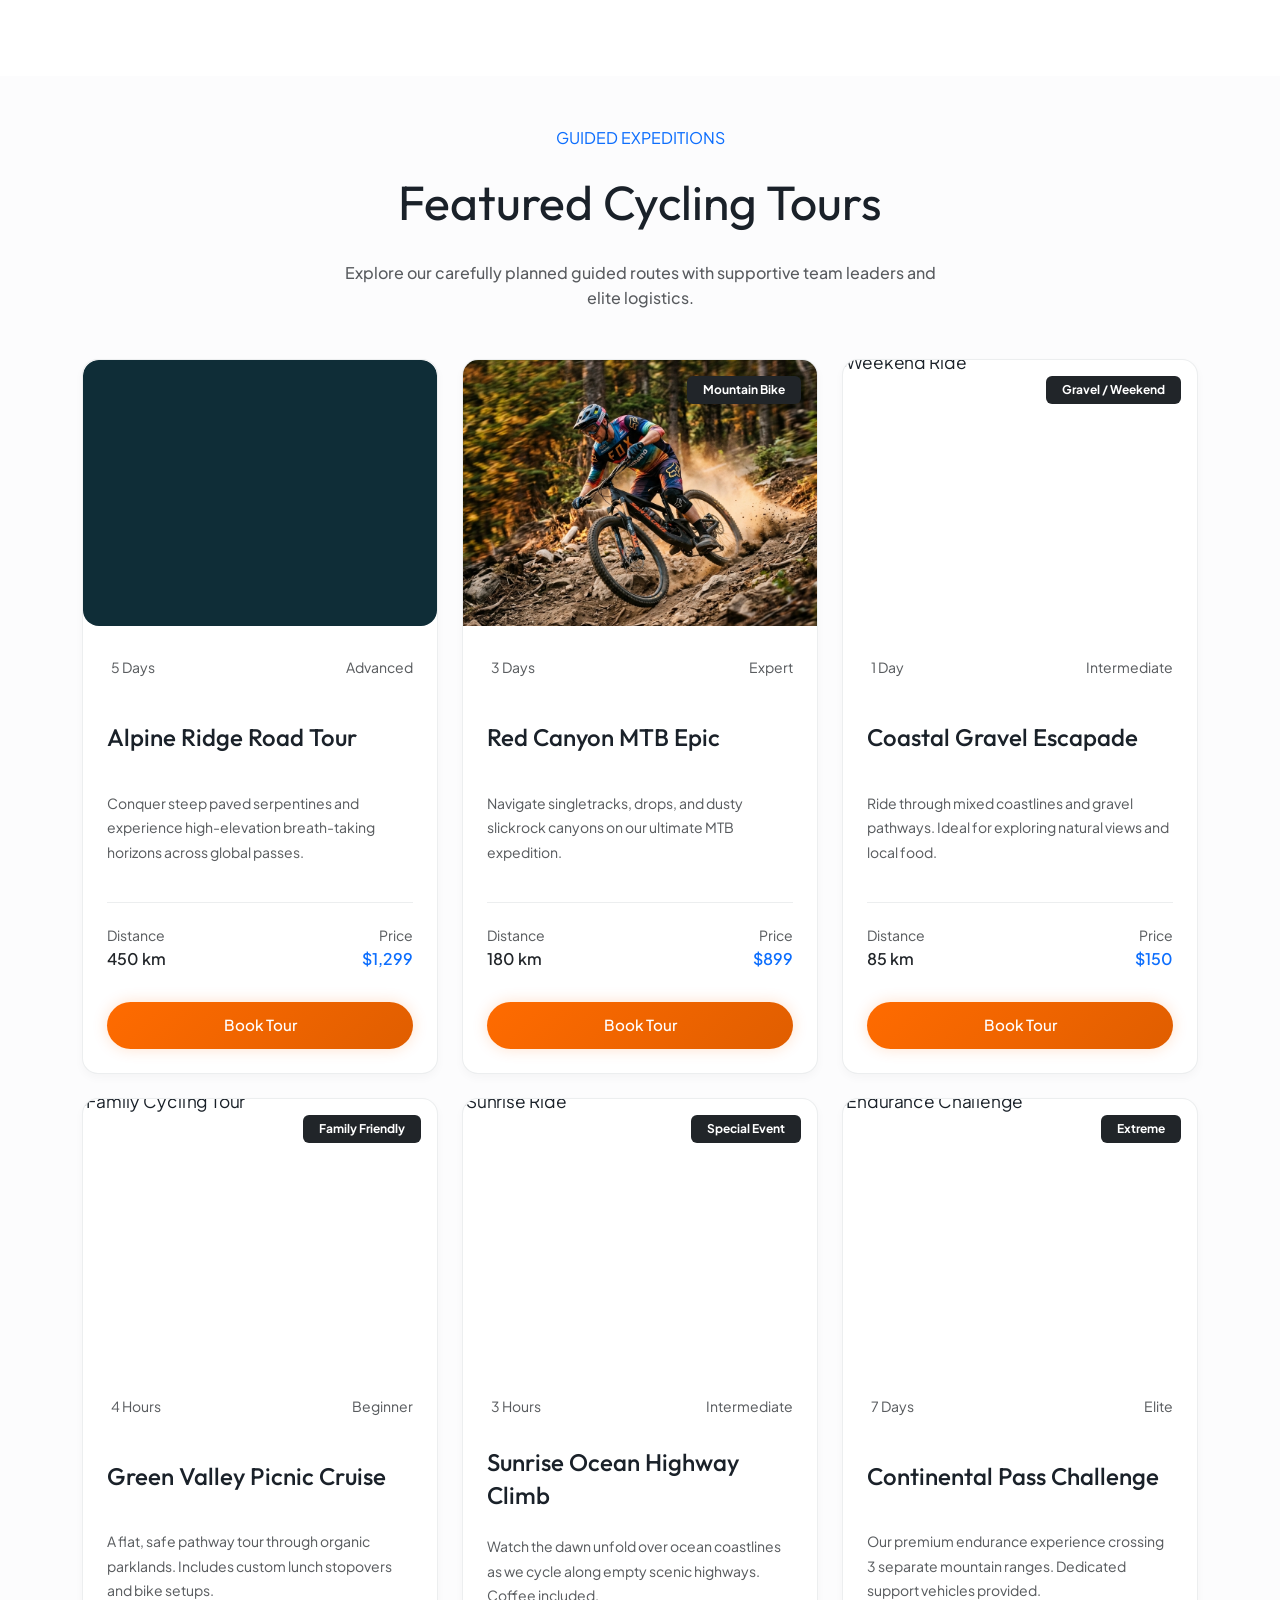
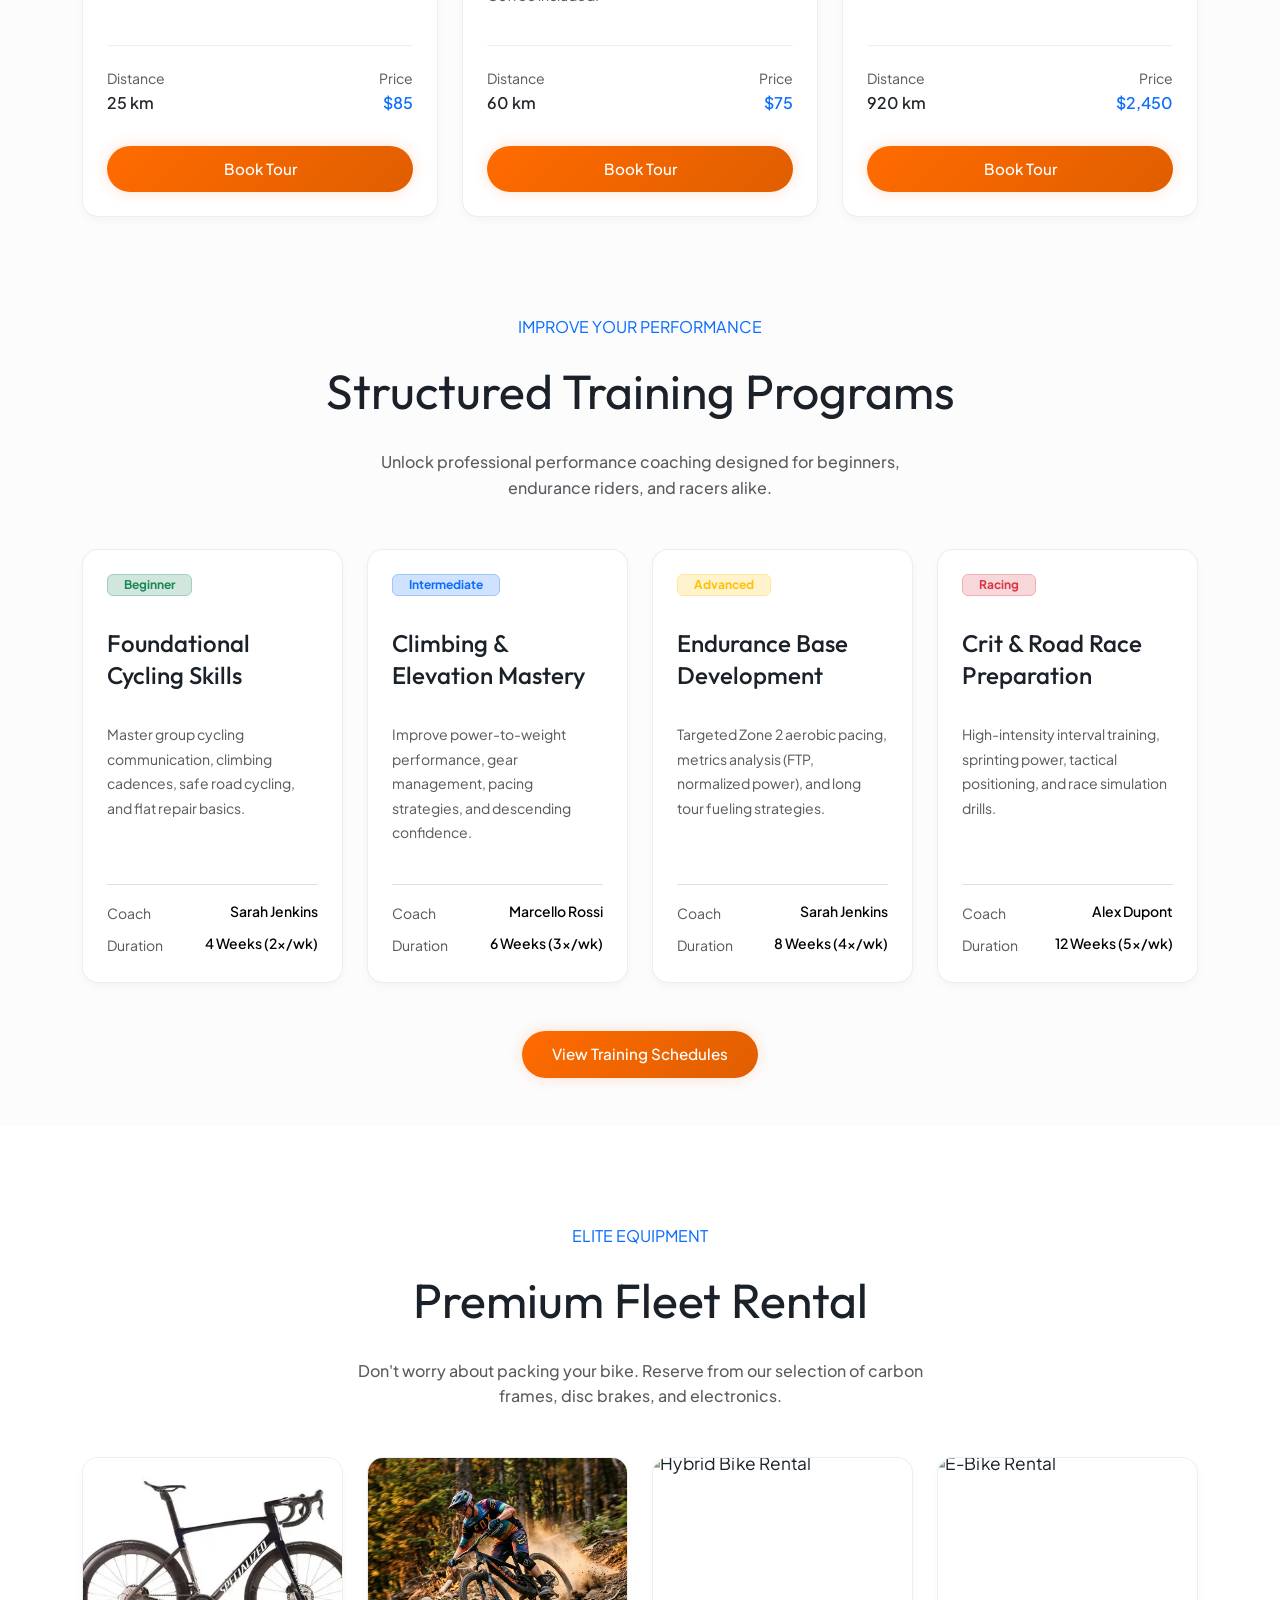
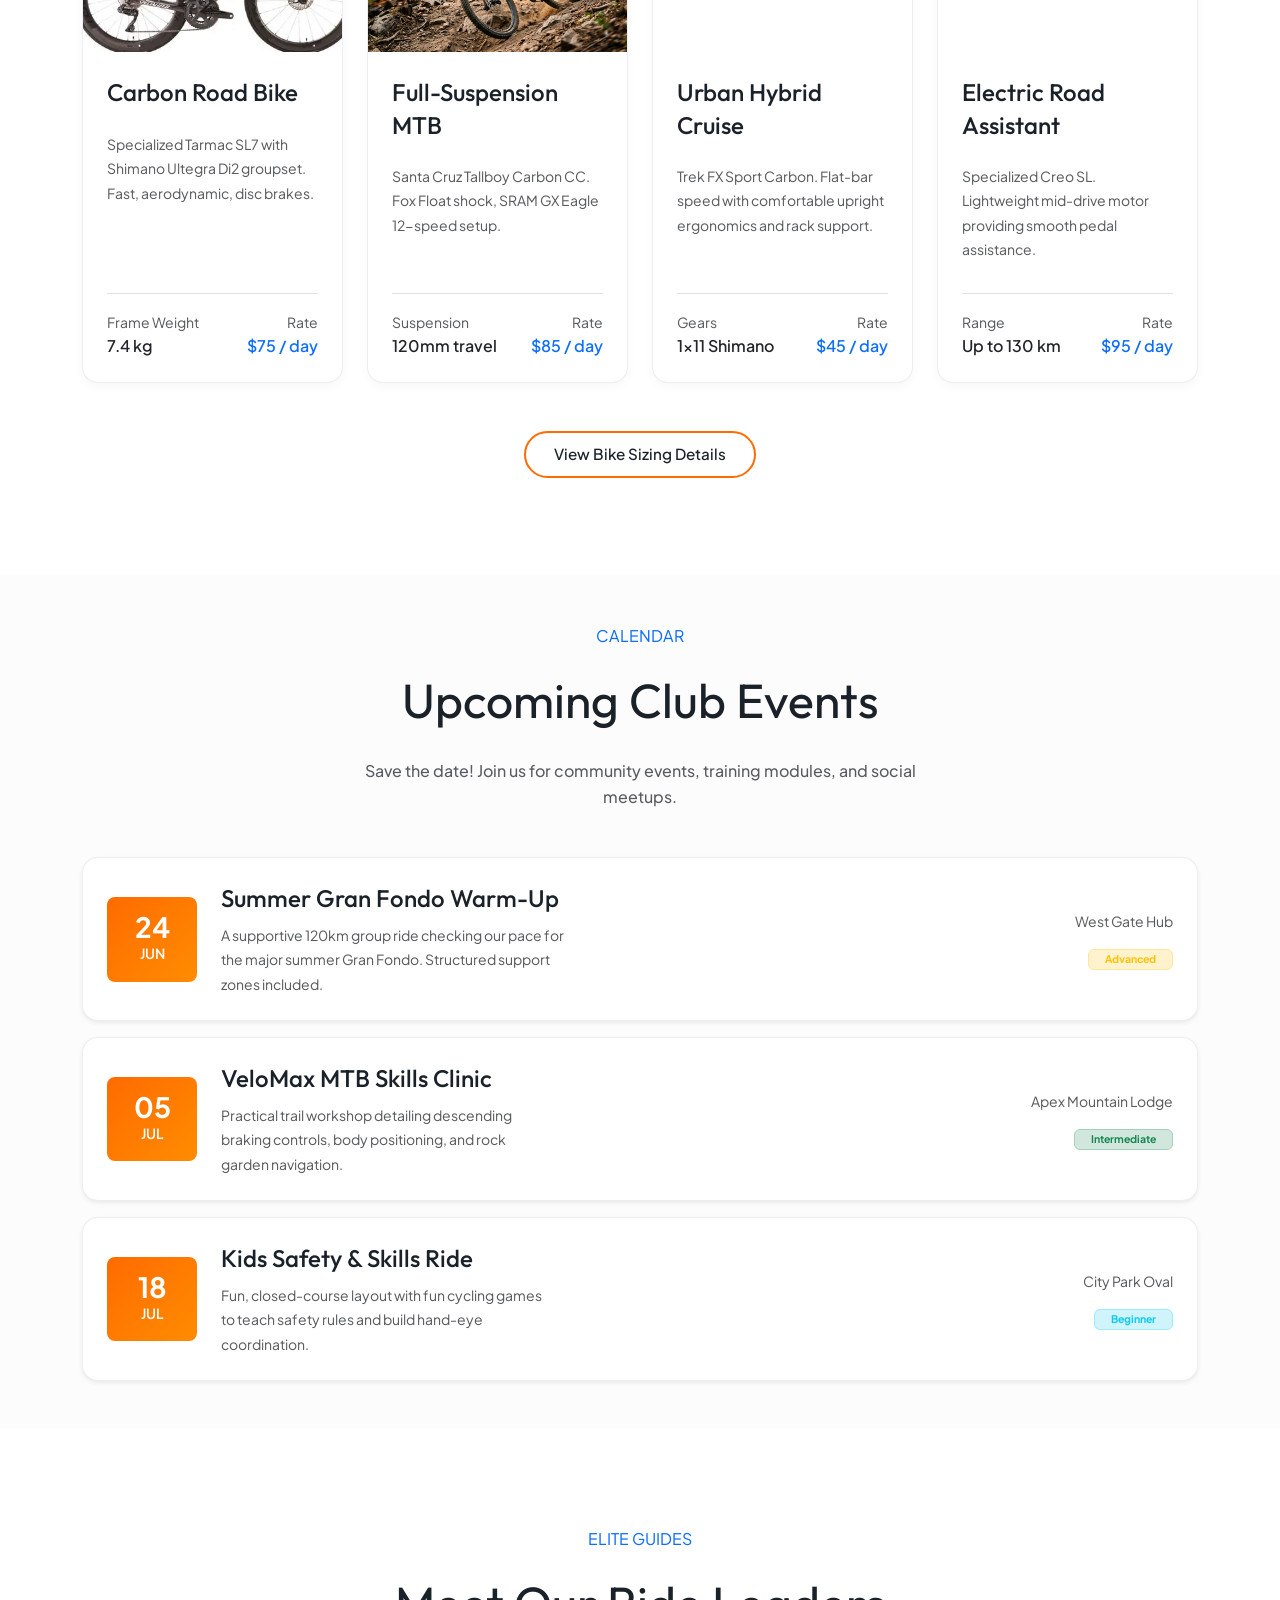
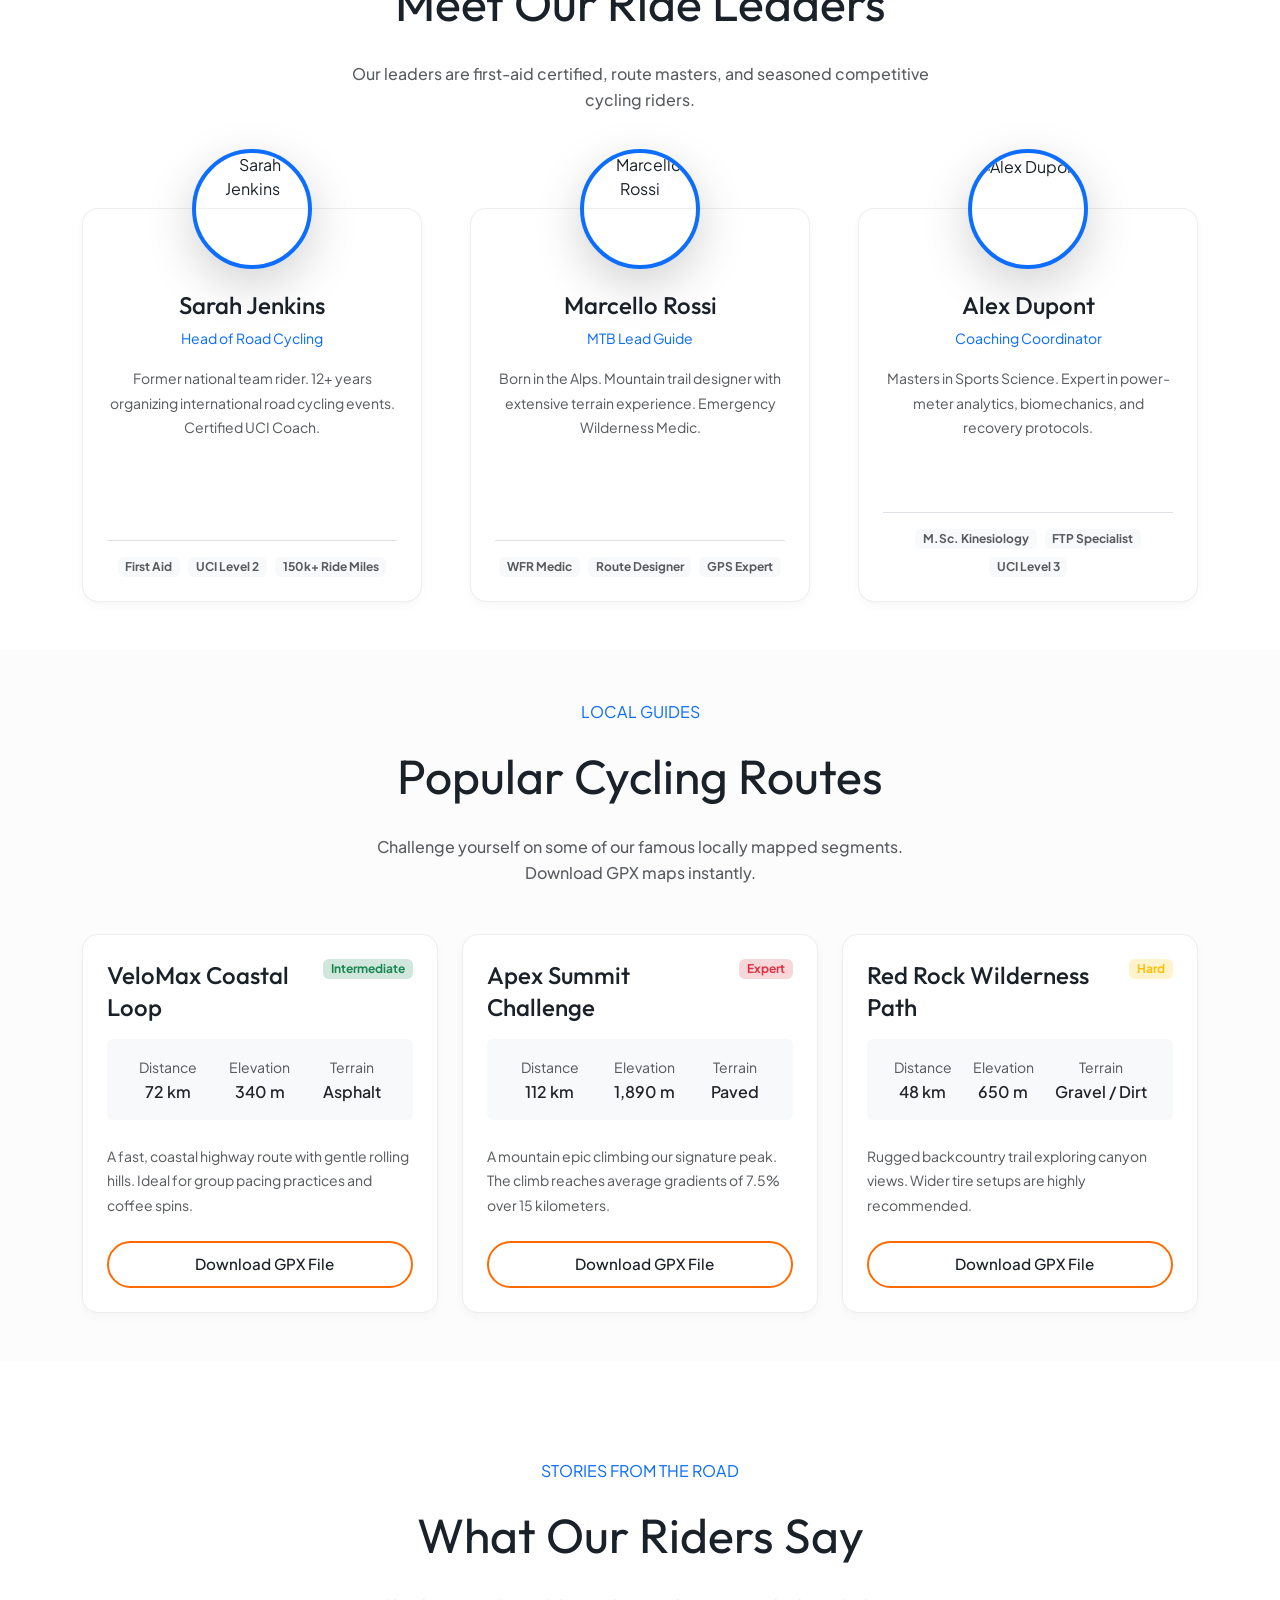
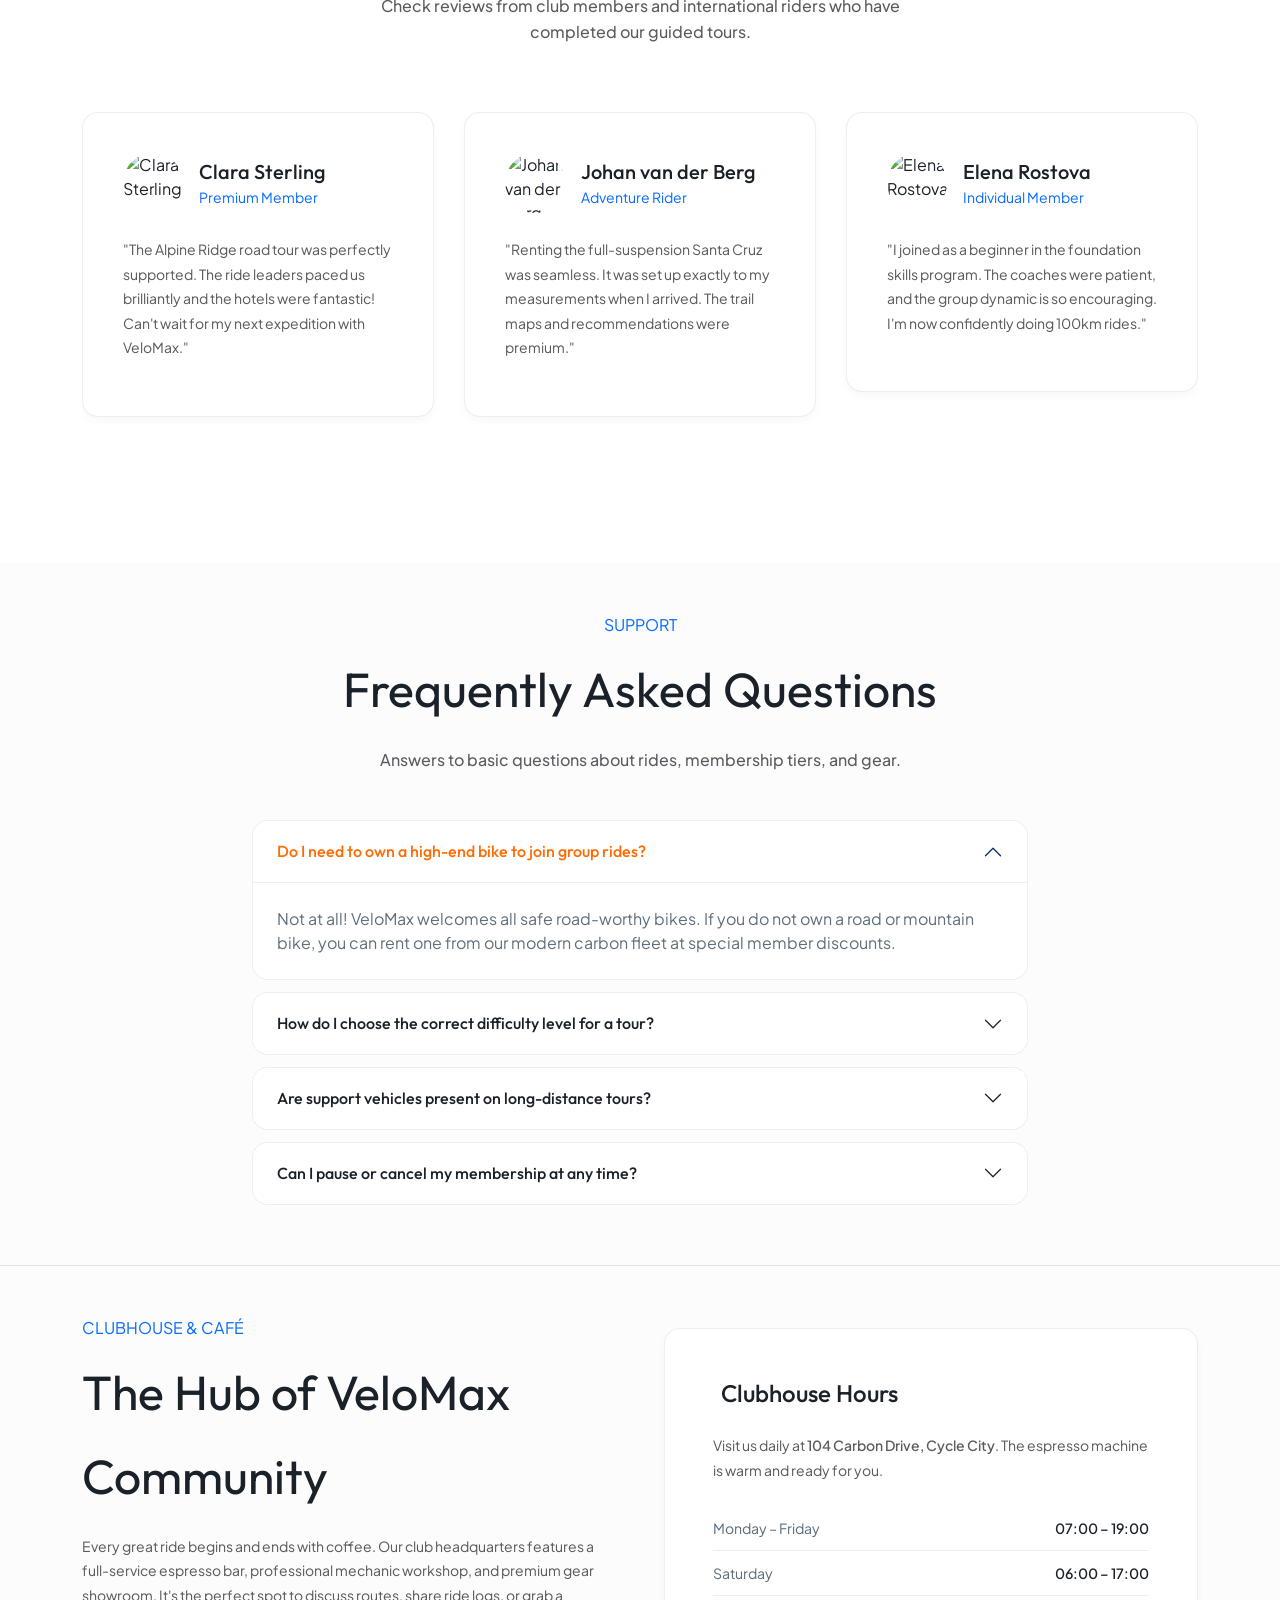
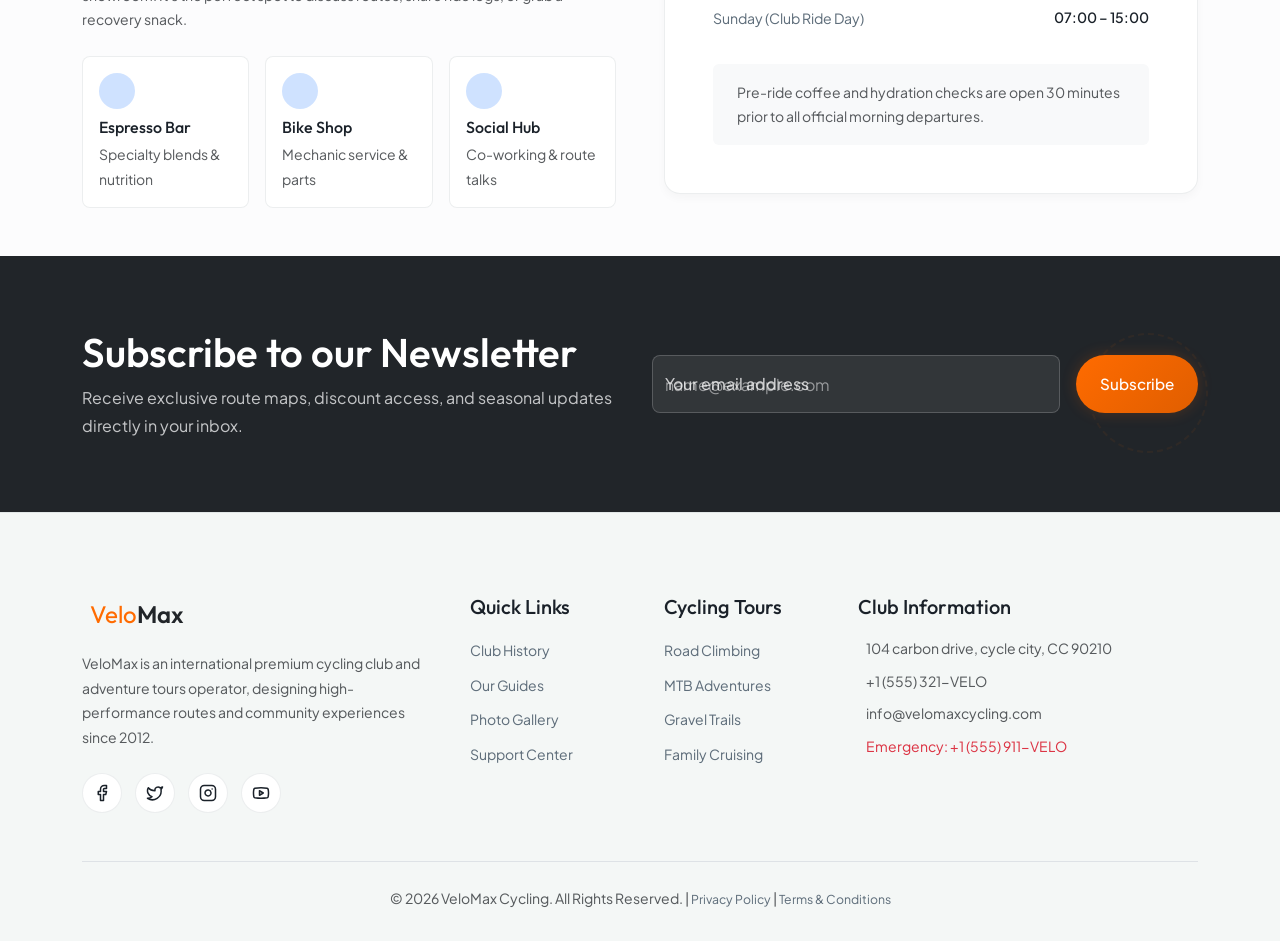
==== commit cdaadaf7: "x" ====
--- a/index.html
+++ b/index.html
@@ -57,8 +57,8 @@
         <ul class="navbar-nav align-items-center gap-2">
           <!-- Multi-Home Toggle Dropdown -->
           <li class="nav-item dropdown">
-            <a class="nav-link dropdown-toggle d-flex align-items-center gap-1" href="#" id="homeDropdown" role="button" data-bs-toggle="dropdown"
-              aria-expanded="false">
+            <a class="nav-link dropdown-toggle d-flex align-items-center gap-1" href="#" id="homeDropdown" role="button"
+              data-bs-toggle="dropdown" aria-expanded="false">
               Home <i data-lucide="chevron-down" style="width: 14px; height: 14px; stroke-width: 2.5;"></i>
             </a>
             <ul class="dropdown-menu bg-body border-0 shadow-lg p-2" aria-labelledby="homeDropdown"
@@ -137,7 +137,9 @@
           <div class="col-lg-7 text-start">
             <span class="badge bg-primary px-3 py-2 text-uppercase mb-3 hero-reveal-fade">International Cycling
               Community</span>
-            <h1 class="display-3 mb-4 animate-split-text" style="line-height: 1.08 !important; letter-spacing: -0.02em;">Forge Your Path.<br class="d-none d-md-inline"> Embrace The Ride.</h1>
+            <h1 class="display-3 mb-4 animate-split-text"
+              style="line-height: 1.08 !important; letter-spacing: -0.02em;">Forge Your Path.<br
+                class="d-none d-md-inline"> Embrace The Ride.</h1>
             <p class="lead-text mb-5 text-light opacity-90 hero-reveal-fade">Experience global award-winning cycling
               tours, professional coaching support, and a high-performance local network designed for riders seeking
               excellence.</p>
@@ -187,7 +189,8 @@
         <div class="row align-items-center g-5">
           <div class="col-lg-6" data-aos="fade-right">
             <div class="position-relative">
-              <img src="https://coachpav.com/wp-content/uploads/2024/01/DALL%C2%B7E-2024-01-02-07.53.11-A-diverse-group-of-cyclists-riding-together-on-a-picturesque-rural-road-surrounded-by-lush-greenery-and-rolling-hills.-The-scene-conveys-a-sense-of-c.png"
+              <img
+                src="https://coachpav.com/wp-content/uploads/2024/01/DALL%C2%B7E-2024-01-02-07.53.11-A-diverse-group-of-cyclists-riding-together-on-a-picturesque-rural-road-surrounded-by-lush-greenery-and-rolling-hills.-The-scene-conveys-a-sense-of-c.png"
                 alt="VeloMax cyclists on route" class="img-fluid rounded-4 shadow-lg">
               <div
                 class="position-absolute bottom-0 end-0 bg-primary text-white p-4 rounded-4 translate-middle-y me-4 d-none d-sm-block shadow-lg">
@@ -317,8 +320,7 @@
           <div class="col-lg-4 col-md-6 staggered-item">
             <div class="premium-card tilt-card">
               <div class="premium-card-img-wrapper">
-                <img src="https://i.redd.it/qsyf8heg8g2a1.jpg"
-                  alt="Weekend Ride" class="premium-card-img">
+                <img src="https://i.redd.it/qsyf8heg8g2a1.jpg" alt="Weekend Ride" class="premium-card-img">
                 <span
                   class="badge bg-dark text-white position-absolute top-0 end-0 m-3 px-3 py-2 font-weight-520">Gravel /
                   Weekend</span>
@@ -352,8 +354,8 @@
           <div class="col-lg-4 col-md-6 staggered-item">
             <div class="premium-card tilt-card">
               <div class="premium-card-img-wrapper">
-                <img src="https://cyclingzens.com/wp-content/uploads/2022/12/10.png"
-                  alt="Family Cycling Tour" class="premium-card-img">
+                <img src="https://cyclingzens.com/wp-content/uploads/2022/12/10.png" alt="Family Cycling Tour"
+                  class="premium-card-img">
                 <span
                   class="badge bg-dark text-white position-absolute top-0 end-0 m-3 px-3 py-2 font-weight-520">Family
                   Friendly</span>
@@ -624,7 +626,8 @@
           <div class="col-lg-3 col-md-6" data-aos="fade-up" data-aos-delay="300">
             <div class="premium-card">
               <div class="premium-card-img-wrapper">
-                <img src="https://tse1.mm.bing.net/th/id/OIP.AMKDs6oriNxtDqwINk8_RAHaE8?r=0&rs=1&pid=ImgDetMain&o=7&rm=3"
+                <img
+                  src="https://tse1.mm.bing.net/th/id/OIP.AMKDs6oriNxtDqwINk8_RAHaE8?r=0&rs=1&pid=ImgDetMain&o=7&rm=3"
                   alt="Hybrid Bike Rental" class="premium-card-img">
               </div>
               <div class="premium-card-body text-start">
@@ -648,7 +651,8 @@
           <div class="col-lg-3 col-md-6" data-aos="fade-up" data-aos-delay="400">
             <div class="premium-card">
               <div class="premium-card-img-wrapper">
-                <img src="https://hips.hearstapps.com/hmg-prod/images/giant-road-e-012-1527609590.jpg?crop=0.536xw:1.00xh;0.300xw,0&resize=640:*"
+                <img
+                  src="https://hips.hearstapps.com/hmg-prod/images/giant-road-e-012-1527609590.jpg?crop=0.536xw:1.00xh;0.300xw,0&resize=640:*"
                   alt="E-Bike Rental" class="premium-card-img">
               </div>
               <div class="premium-card-body text-start">
@@ -687,64 +691,83 @@
 
         <div class="events-list d-flex flex-column gap-3 text-start">
           <!-- Event 1 -->
-          <div class="event-card d-md-flex align-items-center justify-content-between p-4 rounded-4 shadow-sm border" data-aos="fade-up">
+          <div class="event-card d-md-flex align-items-center justify-content-between p-4 rounded-4 shadow-sm border"
+            data-aos="fade-up">
             <div class="d-flex flex-column flex-md-row align-items-start align-items-md-center gap-4 flex-grow-1">
               <!-- Date Block -->
-              <div class="date-badge text-center py-3 px-4 rounded-3 text-white d-flex flex-column justify-content-center align-items-center">
+              <div
+                class="date-badge text-center py-3 px-4 rounded-3 text-white d-flex flex-column justify-content-center align-items-center">
                 <span class="fs-3 fw-bold lh-1">24</span>
                 <span class="small text-uppercase fw-semibold tracking-wider">Jun</span>
               </div>
               <!-- Info Details -->
               <div class="flex-grow-1 pe-md-4">
                 <h4 class="mb-2">Summer Gran Fondo Warm-Up</h4>
-                <p class="text-muted small mb-0">A supportive 120km group ride checking our pace for the major summer Gran Fondo. Structured support zones included.</p>
+                <p class="text-muted small mb-0">A supportive 120km group ride checking our pace for the major summer
+                  Gran Fondo. Structured support zones included.</p>
               </div>
             </div>
             <!-- Meta and level -->
-            <div class="d-flex flex-row flex-md-column align-items-center align-items-md-end gap-3 mt-3 mt-md-0 text-md-end text-muted small border-top border-md-top-0 pt-3 pt-md-0 w-100 w-md-auto" style="min-width: 200px;">
-              <span class="d-flex align-items-center"><i data-lucide="map-pin" class="w-4 h-4 me-1 text-primary"></i> West Gate Hub</span>
+            <div
+              class="d-flex flex-row flex-md-column align-items-center align-items-md-end gap-3 mt-3 mt-md-0 text-md-end text-muted small border-top border-md-top-0 pt-3 pt-md-0 w-100 w-md-auto"
+              style="min-width: 200px;">
+              <span class="d-flex align-items-center"><i data-lucide="map-pin" class="w-4 h-4 me-1 text-primary"></i>
+                West Gate Hub</span>
               <span class="badge bg-warning-subtle text-warning border border-warning-subtle py-1 px-3">Advanced</span>
             </div>
           </div>
 
           <!-- Event 2 -->
-          <div class="event-card d-md-flex align-items-center justify-content-between p-4 rounded-4 shadow-sm border" data-aos="fade-up" data-aos-delay="100">
+          <div class="event-card d-md-flex align-items-center justify-content-between p-4 rounded-4 shadow-sm border"
+            data-aos="fade-up" data-aos-delay="100">
             <div class="d-flex flex-column flex-md-row align-items-start align-items-md-center gap-4 flex-grow-1">
               <!-- Date Block -->
-              <div class="date-badge text-center py-3 px-4 rounded-3 text-white d-flex flex-column justify-content-center align-items-center">
+              <div
+                class="date-badge text-center py-3 px-4 rounded-3 text-white d-flex flex-column justify-content-center align-items-center">
                 <span class="fs-3 fw-bold lh-1">05</span>
                 <span class="small text-uppercase fw-semibold tracking-wider">Jul</span>
               </div>
               <!-- Info Details -->
               <div class="flex-grow-1 pe-md-4">
                 <h4 class="mb-2">VeloMax MTB Skills Clinic</h4>
-                <p class="text-muted small mb-0">Practical trail workshop detailing descending braking controls, body positioning, and rock garden navigation.</p>
+                <p class="text-muted small mb-0">Practical trail workshop detailing descending braking controls, body
+                  positioning, and rock garden navigation.</p>
               </div>
             </div>
             <!-- Meta and level -->
-            <div class="d-flex flex-row flex-md-column align-items-center align-items-md-end gap-3 mt-3 mt-md-0 text-md-end text-muted small border-top border-md-top-0 pt-3 pt-md-0 w-100 w-md-auto" style="min-width: 200px;">
-              <span class="d-flex align-items-center"><i data-lucide="map-pin" class="w-4 h-4 me-1 text-primary"></i> Apex Mountain Lodge</span>
-              <span class="badge bg-success-subtle text-success border border-success-subtle py-1 px-3">Intermediate</span>
+            <div
+              class="d-flex flex-row flex-md-column align-items-center align-items-md-end gap-3 mt-3 mt-md-0 text-md-end text-muted small border-top border-md-top-0 pt-3 pt-md-0 w-100 w-md-auto"
+              style="min-width: 200px;">
+              <span class="d-flex align-items-center"><i data-lucide="map-pin" class="w-4 h-4 me-1 text-primary"></i>
+                Apex Mountain Lodge</span>
+              <span
+                class="badge bg-success-subtle text-success border border-success-subtle py-1 px-3">Intermediate</span>
             </div>
           </div>
 
           <!-- Event 3 -->
-          <div class="event-card d-md-flex align-items-center justify-content-between p-4 rounded-4 shadow-sm border" data-aos="fade-up" data-aos-delay="200">
+          <div class="event-card d-md-flex align-items-center justify-content-between p-4 rounded-4 shadow-sm border"
+            data-aos="fade-up" data-aos-delay="200">
             <div class="d-flex flex-column flex-md-row align-items-start align-items-md-center gap-4 flex-grow-1">
               <!-- Date Block -->
-              <div class="date-badge text-center py-3 px-4 rounded-3 text-white d-flex flex-column justify-content-center align-items-center">
+              <div
+                class="date-badge text-center py-3 px-4 rounded-3 text-white d-flex flex-column justify-content-center align-items-center">
                 <span class="fs-3 fw-bold lh-1">18</span>
                 <span class="small text-uppercase fw-semibold tracking-wider">Jul</span>
               </div>
               <!-- Info Details -->
               <div class="flex-grow-1 pe-md-4">
                 <h4 class="mb-2">Kids Safety & Skills Ride</h4>
-                <p class="text-muted small mb-0">Fun, closed-course layout with fun cycling games to teach safety rules and build hand-eye coordination.</p>
+                <p class="text-muted small mb-0">Fun, closed-course layout with fun cycling games to teach safety rules
+                  and build hand-eye coordination.</p>
               </div>
             </div>
             <!-- Meta and level -->
-            <div class="d-flex flex-row flex-md-column align-items-center align-items-md-end gap-3 mt-3 mt-md-0 text-md-end text-muted small border-top border-md-top-0 pt-3 pt-md-0 w-100 w-md-auto" style="min-width: 200px;">
-              <span class="d-flex align-items-center"><i data-lucide="map-pin" class="w-4 h-4 me-1 text-primary"></i> City Park Oval</span>
+            <div
+              class="d-flex flex-row flex-md-column align-items-center align-items-md-end gap-3 mt-3 mt-md-0 text-md-end text-muted small border-top border-md-top-0 pt-3 pt-md-0 w-100 w-md-auto"
+              style="min-width: 200px;">
+              <span class="d-flex align-items-center"><i data-lucide="map-pin" class="w-4 h-4 me-1 text-primary"></i>
+                City Park Oval</span>
               <span class="badge bg-info-subtle text-info border border-info-subtle py-1 px-3">Beginner</span>
             </div>
           </div>
@@ -899,7 +922,7 @@
                 </div>
                 <div>
                   <span class="text-muted small d-block">Terrain</span>
-                  <strong class="text-dark">Mountain Paved</strong>
+                  <strong class="text-dark">Paved</strong>
                 </div>
               </div>
               <p class="text-muted small mb-4">A mountain epic climbing our signature peak. The climb reaches average
@@ -1115,46 +1138,55 @@
           <div class="col-lg-6">
             <span class="text-primary text-uppercase font-weight-550">Clubhouse &amp; Café</span>
             <h2 class="display-5 mt-2 mb-3">The Hub of VeloMax Community</h2>
-            <p class="text-muted small mb-4">Every great ride begins and ends with coffee. Our club headquarters features a full-service espresso bar, professional mechanic workshop, and premium gear showroom. It's the perfect spot to discuss routes, share ride logs, or grab a recovery snack.</p>
-            
+            <p class="text-muted small mb-4">Every great ride begins and ends with coffee. Our club headquarters
+              features a full-service espresso bar, professional mechanic workshop, and premium gear showroom. It's the
+              perfect spot to discuss routes, share ride logs, or grab a recovery snack.</p>
+
             <div class="row g-3">
-              <div class="col-sm-4">
+              <div class="col-sm-4 col-lg-12 col-xl-4">
                 <div class="p-3 rounded-3 border bg-body" style="border-color: var(--card-border) !important;">
-                  <div class="bg-primary-subtle text-primary p-2 rounded-circle d-flex align-items-center justify-content-center mb-2" style="width: 36px; height: 36px;">
+                  <div
+                    class="bg-primary-subtle text-primary p-2 rounded-circle d-flex align-items-center justify-content-center mb-2"
+                    style="width: 36px; height: 36px;">
                     <i data-lucide="coffee" class="w-4 h-4"></i>
                   </div>
-                  <h6 class="mb-1 text-dark">Espresso Bar</h6>
+                  <h6 class="mb-1">Espresso Bar</h6>
                   <span class="text-muted small">Specialty blends &amp; nutrition</span>
                 </div>
               </div>
-              <div class="col-sm-4">
+              <div class="col-sm-4 col-lg-12 col-xl-4">
                 <div class="p-3 rounded-3 border bg-body" style="border-color: var(--card-border) !important;">
-                  <div class="bg-primary-subtle text-primary p-2 rounded-circle d-flex align-items-center justify-content-center mb-2" style="width: 36px; height: 36px;">
+                  <div
+                    class="bg-primary-subtle text-primary p-2 rounded-circle d-flex align-items-center justify-content-center mb-2"
+                    style="width: 36px; height: 36px;">
                     <i data-lucide="wrench" class="w-4 h-4"></i>
                   </div>
-                  <h6 class="mb-1 text-dark">Bike Shop</h6>
+                  <h6 class="mb-1">Bike Shop</h6>
                   <span class="text-muted small">Mechanic service &amp; parts</span>
                 </div>
               </div>
-              <div class="col-sm-4">
+              <div class="col-sm-4 col-lg-12 col-xl-4">
                 <div class="p-3 rounded-3 border bg-body" style="border-color: var(--card-border) !important;">
-                  <div class="bg-primary-subtle text-primary p-2 rounded-circle d-flex align-items-center justify-content-center mb-2" style="width: 36px; height: 36px;">
+                  <div
+                    class="bg-primary-subtle text-primary p-2 rounded-circle d-flex align-items-center justify-content-center mb-2"
+                    style="width: 36px; height: 36px;">
                     <i data-lucide="users" class="w-4 h-4"></i>
                   </div>
-                  <h6 class="mb-1 text-dark">Social Hub</h6>
+                  <h6 class="mb-1">Social Hub</h6>
                   <span class="text-muted small">Co-working &amp; route talks</span>
                 </div>
               </div>
             </div>
           </div>
-          
+
           <div class="col-lg-6">
             <div class="premium-card p-4 p-md-5">
               <h3 class="h4 mb-4 d-flex align-items-center gap-2">
                 <i data-lucide="clock" class="text-primary w-5 h-5"></i> Clubhouse Hours
               </h3>
-              <p class="text-muted small mb-4">Visit us daily at <strong>104 Carbon Drive, Cycle City</strong>. The espresso machine is warm and ready for you.</p>
-              
+              <p class="text-muted small mb-4">Visit us daily at <strong>104 Carbon Drive, Cycle City</strong>. The
+                espresso machine is warm and ready for you.</p>
+
               <div class="hours-list">
                 <div class="hours-row">
                   <span>Monday – Friday</span>
@@ -1169,10 +1201,11 @@
                   <strong>07:00 – 15:00</strong>
                 </div>
               </div>
-              
+
               <div class="mt-4 p-3 rounded bg-light d-flex align-items-start gap-2">
                 <i data-lucide="info" class="text-primary w-5 h-5 mt-0.5 flex-shrink-0"></i>
-                <p class="small text-muted mb-0">Pre-ride coffee and hydration checks are open 30 minutes prior to all official morning departures.</p>
+                <p class="small text-muted mb-0">Pre-ride coffee and hydration checks are open 30 minutes prior to all
+                  official morning departures.</p>
               </div>
             </div>
           </div>
@@ -1193,8 +1226,8 @@
           <div class="col-lg-6">
             <form class="premium-form d-flex flex-column flex-sm-row gap-3">
               <div class="form-floating flex-grow-1">
-                <input type="email" class="form-control text-white bg-transparent border-white" id="newsletterEmail"
-                  placeholder="name@example.com" required>
+                <input type="email" class="form-control text-white bg-transparent border-white newsletter-input"
+                  id="newsletterEmail" placeholder="name@example.com" required>
                 <label for="newsletterEmail" class="text-white opacity-75">Your email address</label>
                 <div class="invalid-feedback text-warning">Please enter a valid email address.</div>
               </div>
--- a/assets/css/style.css
+++ b/assets/css/style.css
@@ -1041,6 +1041,12 @@
     border-color: var(--card-border) !important;
   }
 }
+@media (min-width: 768px) {
+  .border-md-top-0 {
+    border-top: 0 !important;
+  }
+}
+
 /* Clubhouse hours list helpers */
 .hours-row {
   display: flex;
@@ -1091,3 +1097,21 @@
 .dropdown-toggle::after {
   display: none !important;
 }
+
+/* Newsletter input overrides for dark/light themes */
+.newsletter-input {
+  background-color: rgba(255, 255, 255, 0.08) !important;
+  border-color: rgba(255, 255, 255, 0.25) !important;
+  color: #ffffff !important;
+}
+.newsletter-input:hover,
+.newsletter-input:focus {
+  background-color: rgba(255, 255, 255, 0.15) !important;
+  border-color: var(--primary-color) !important;
+  color: #ffffff !important;
+  box-shadow: 0 0 0 3px rgba(255, 107, 0, 0.25) !important;
+}
+.newsletter-input::placeholder {
+  color: rgba(255, 255, 255, 0.5) !important;
+}
+
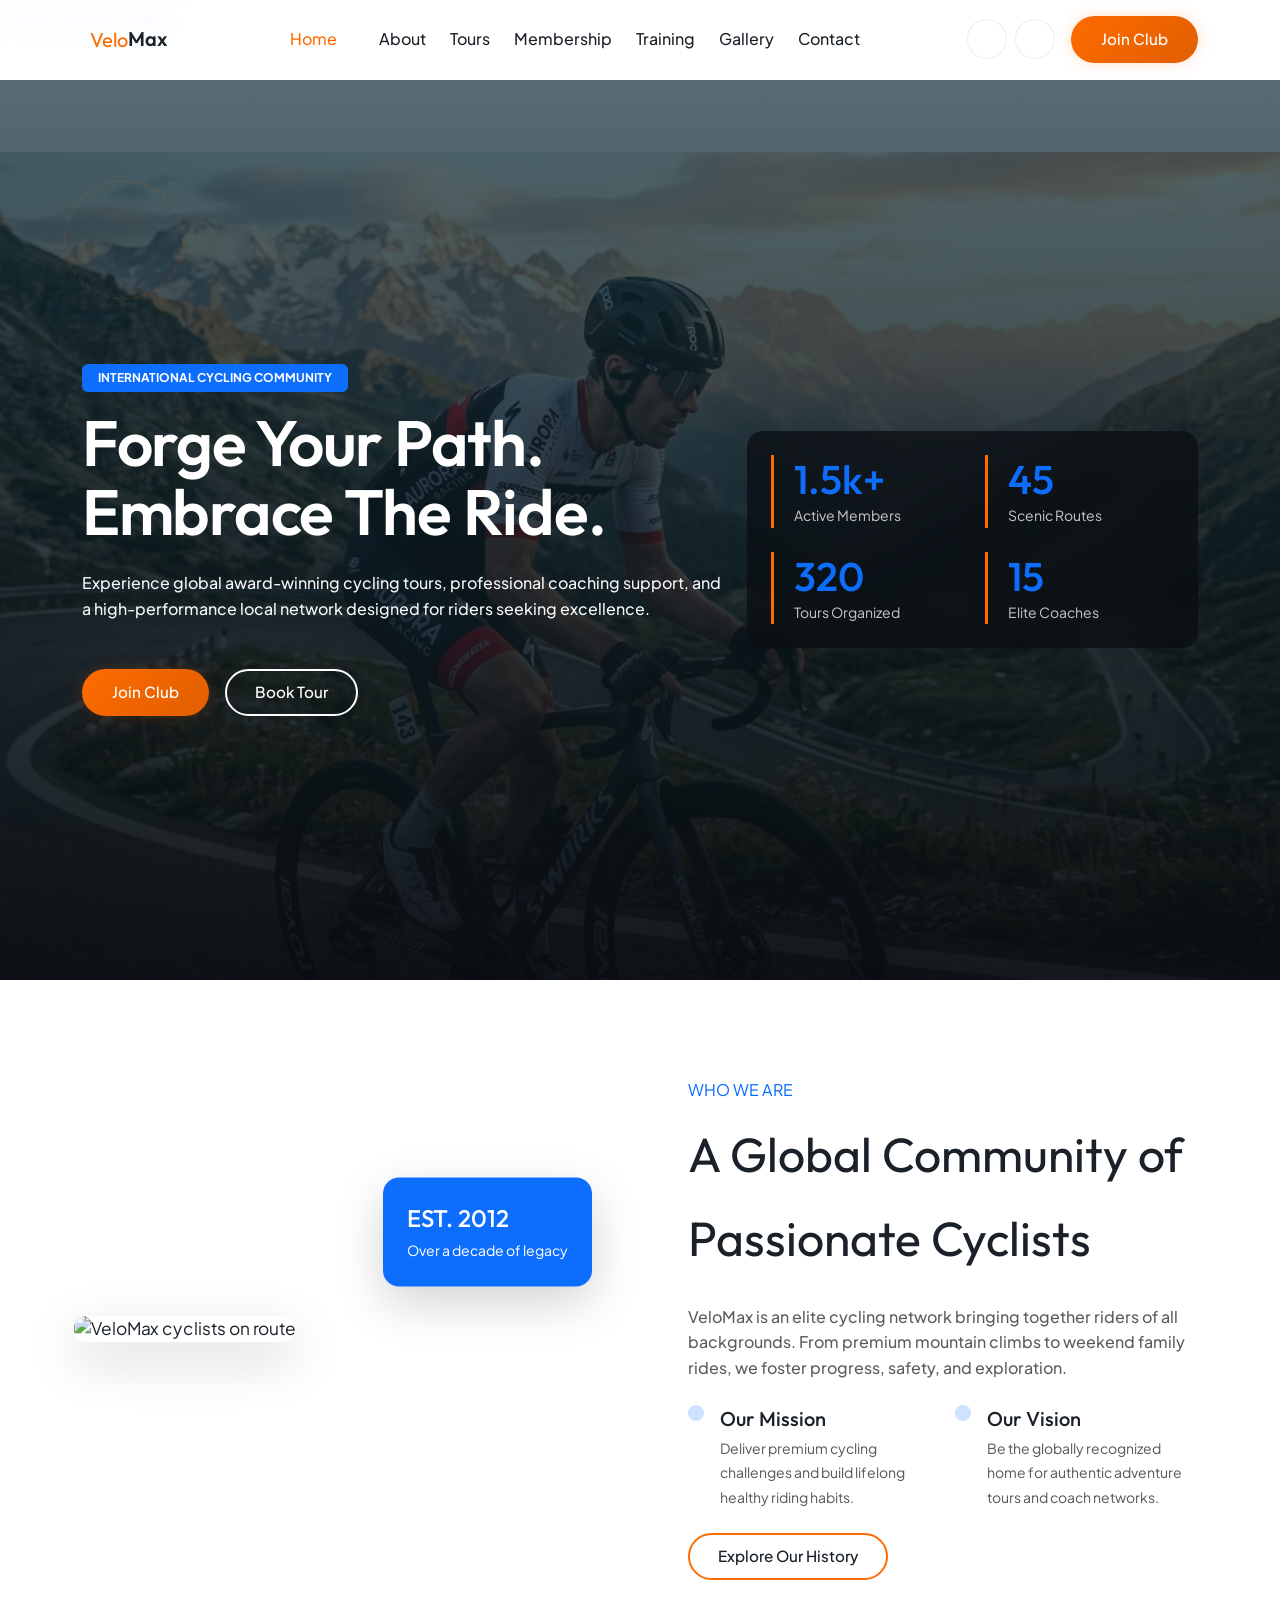
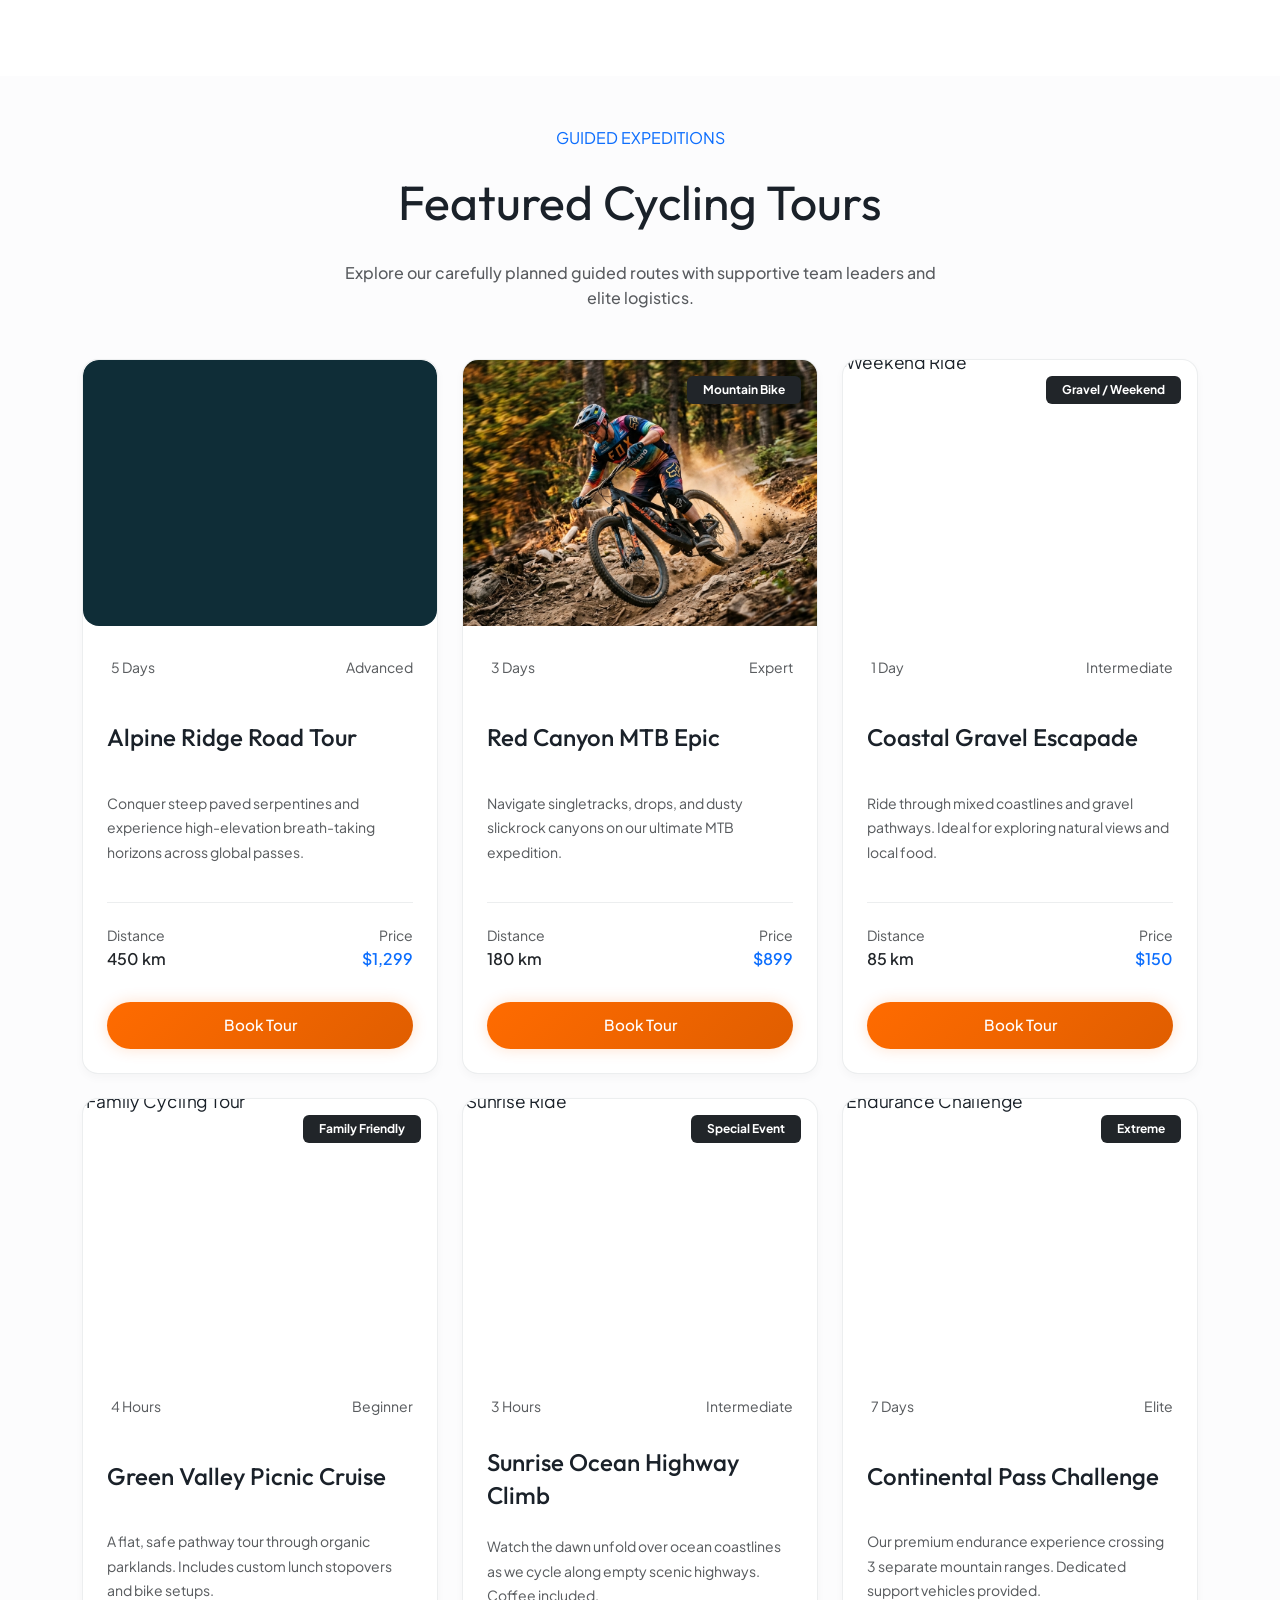
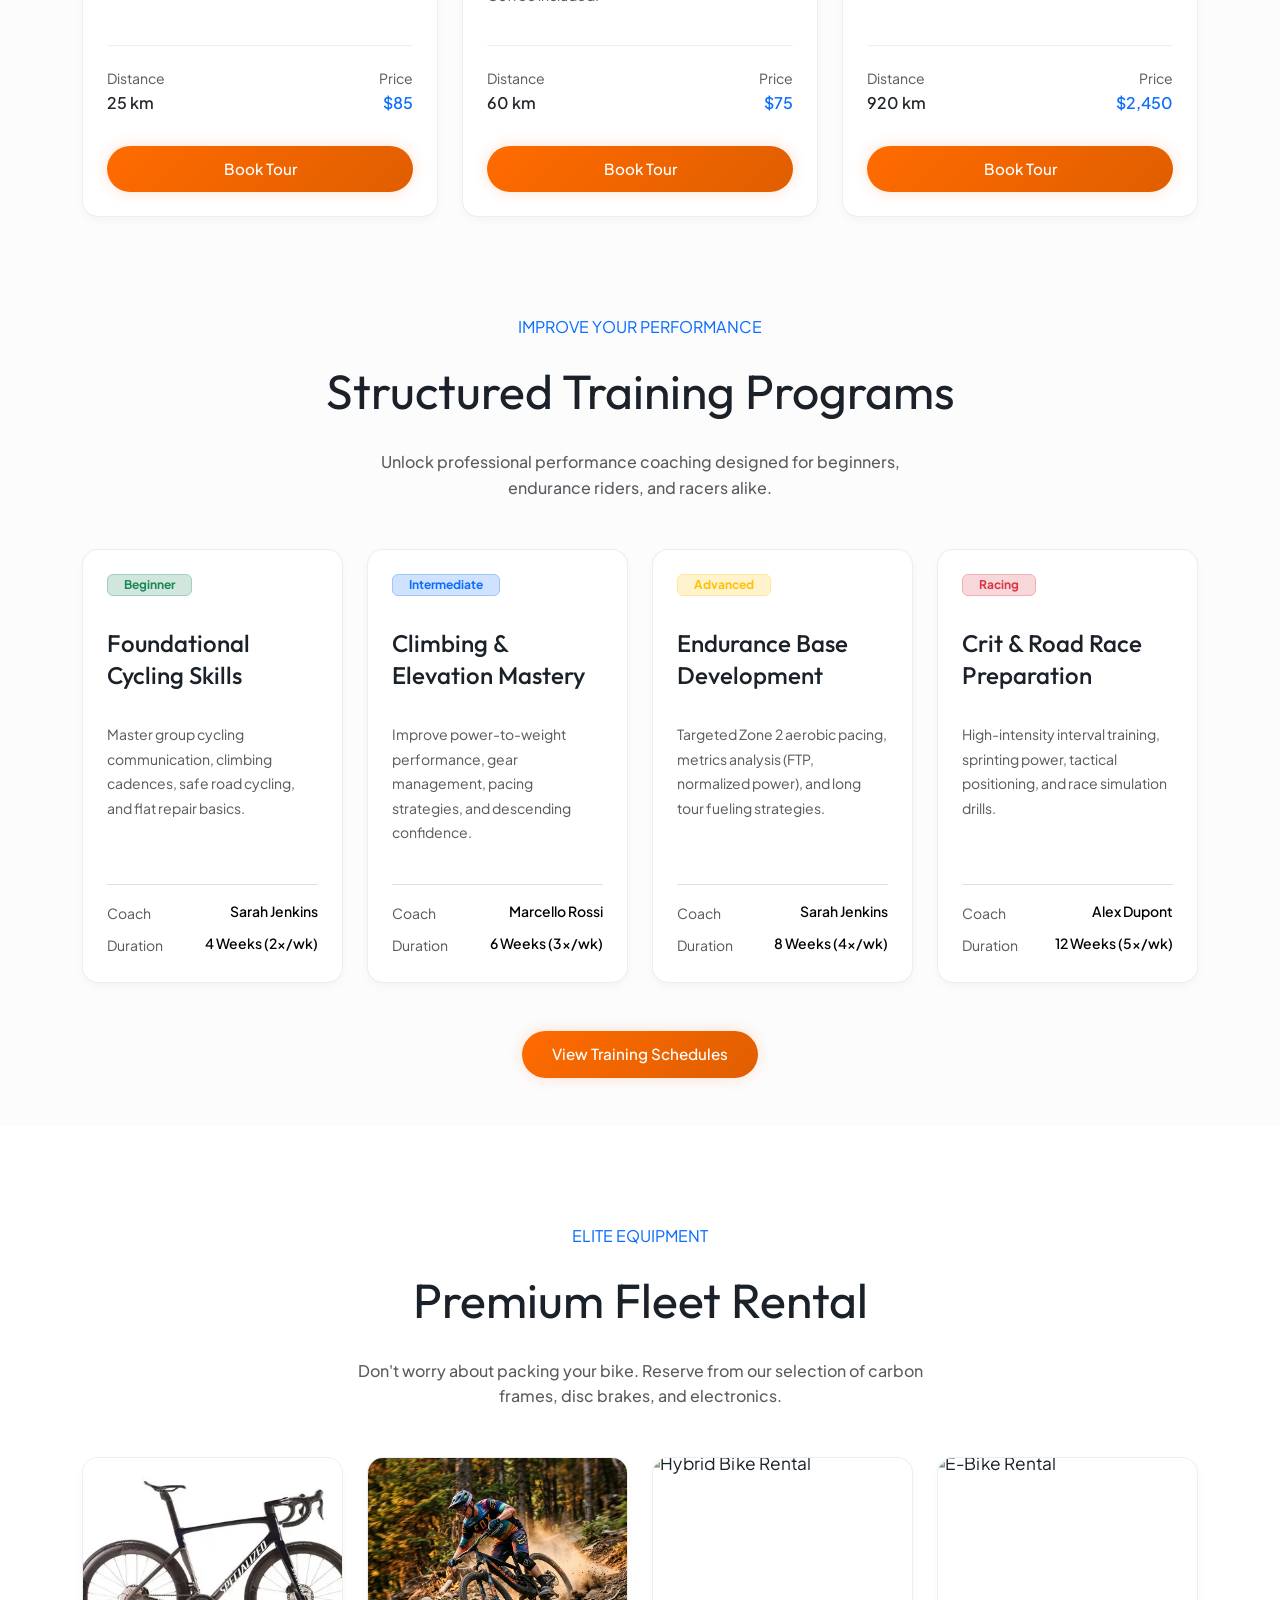
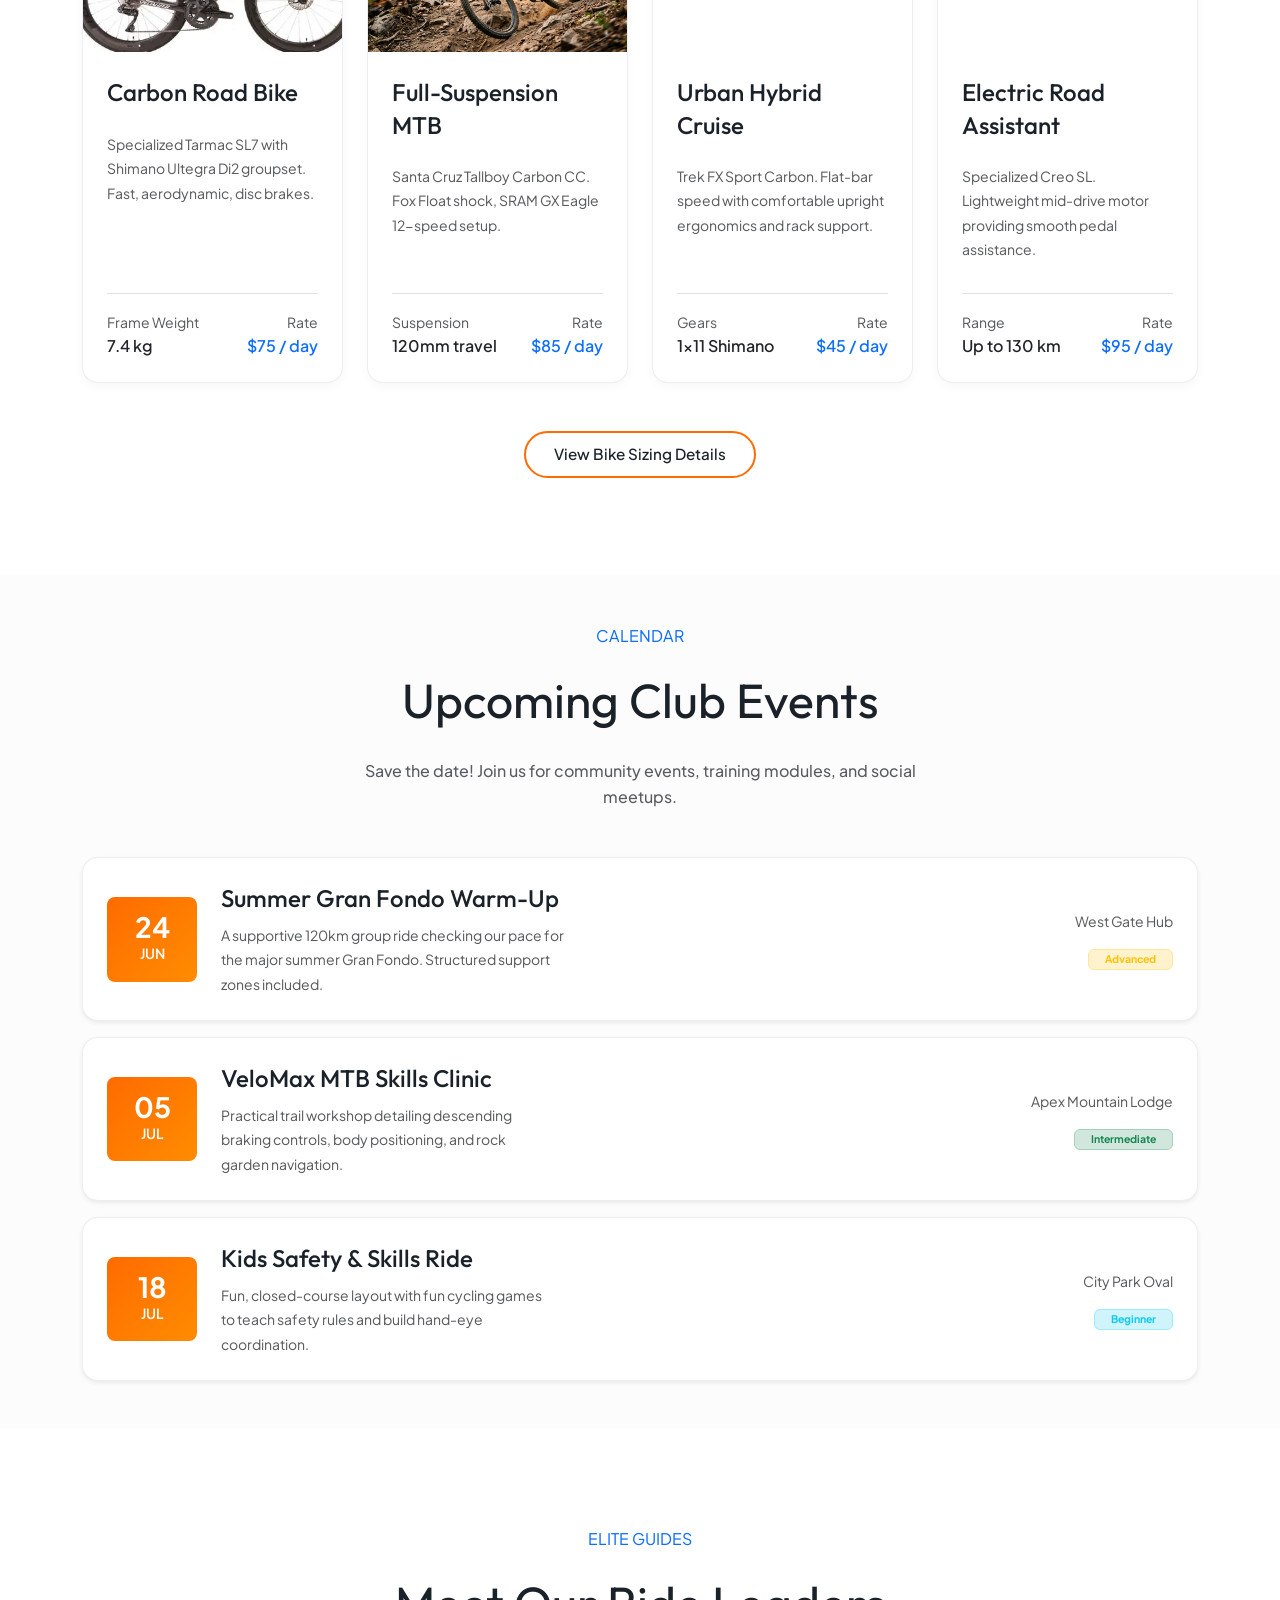
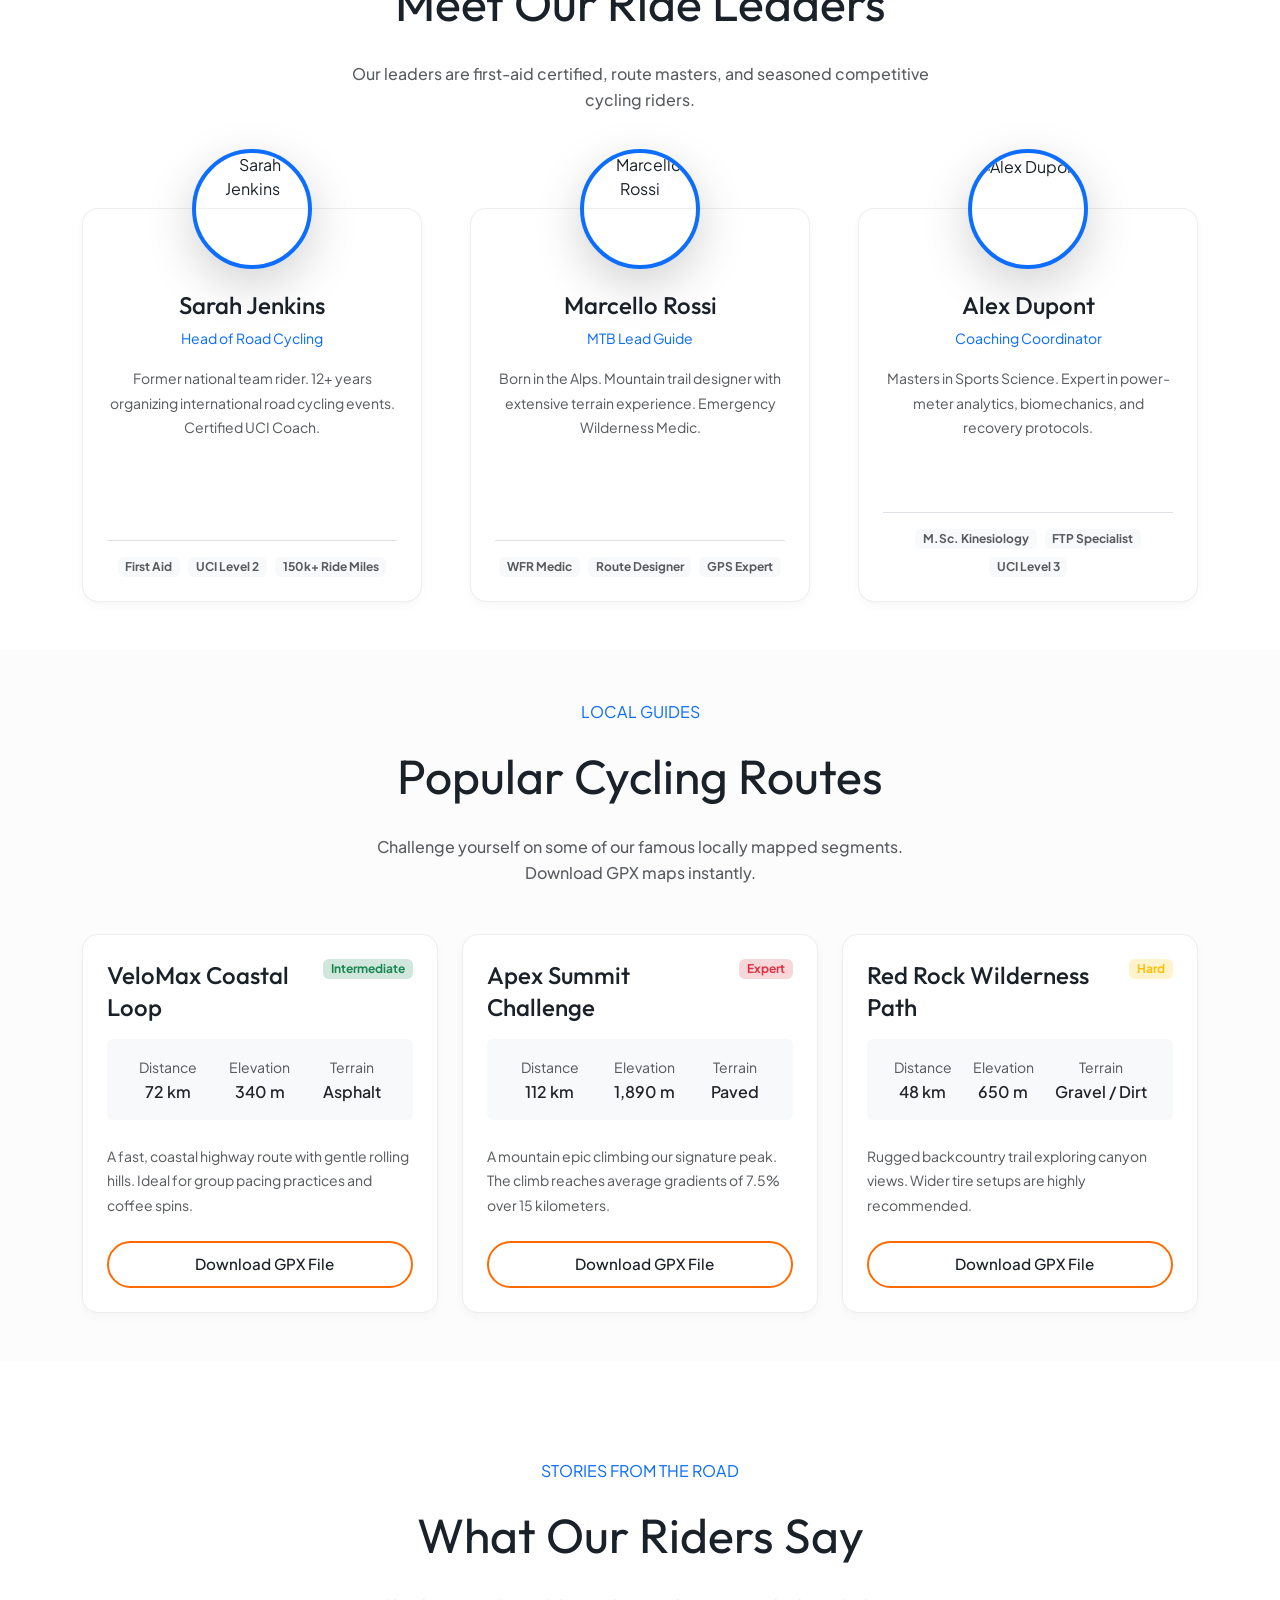
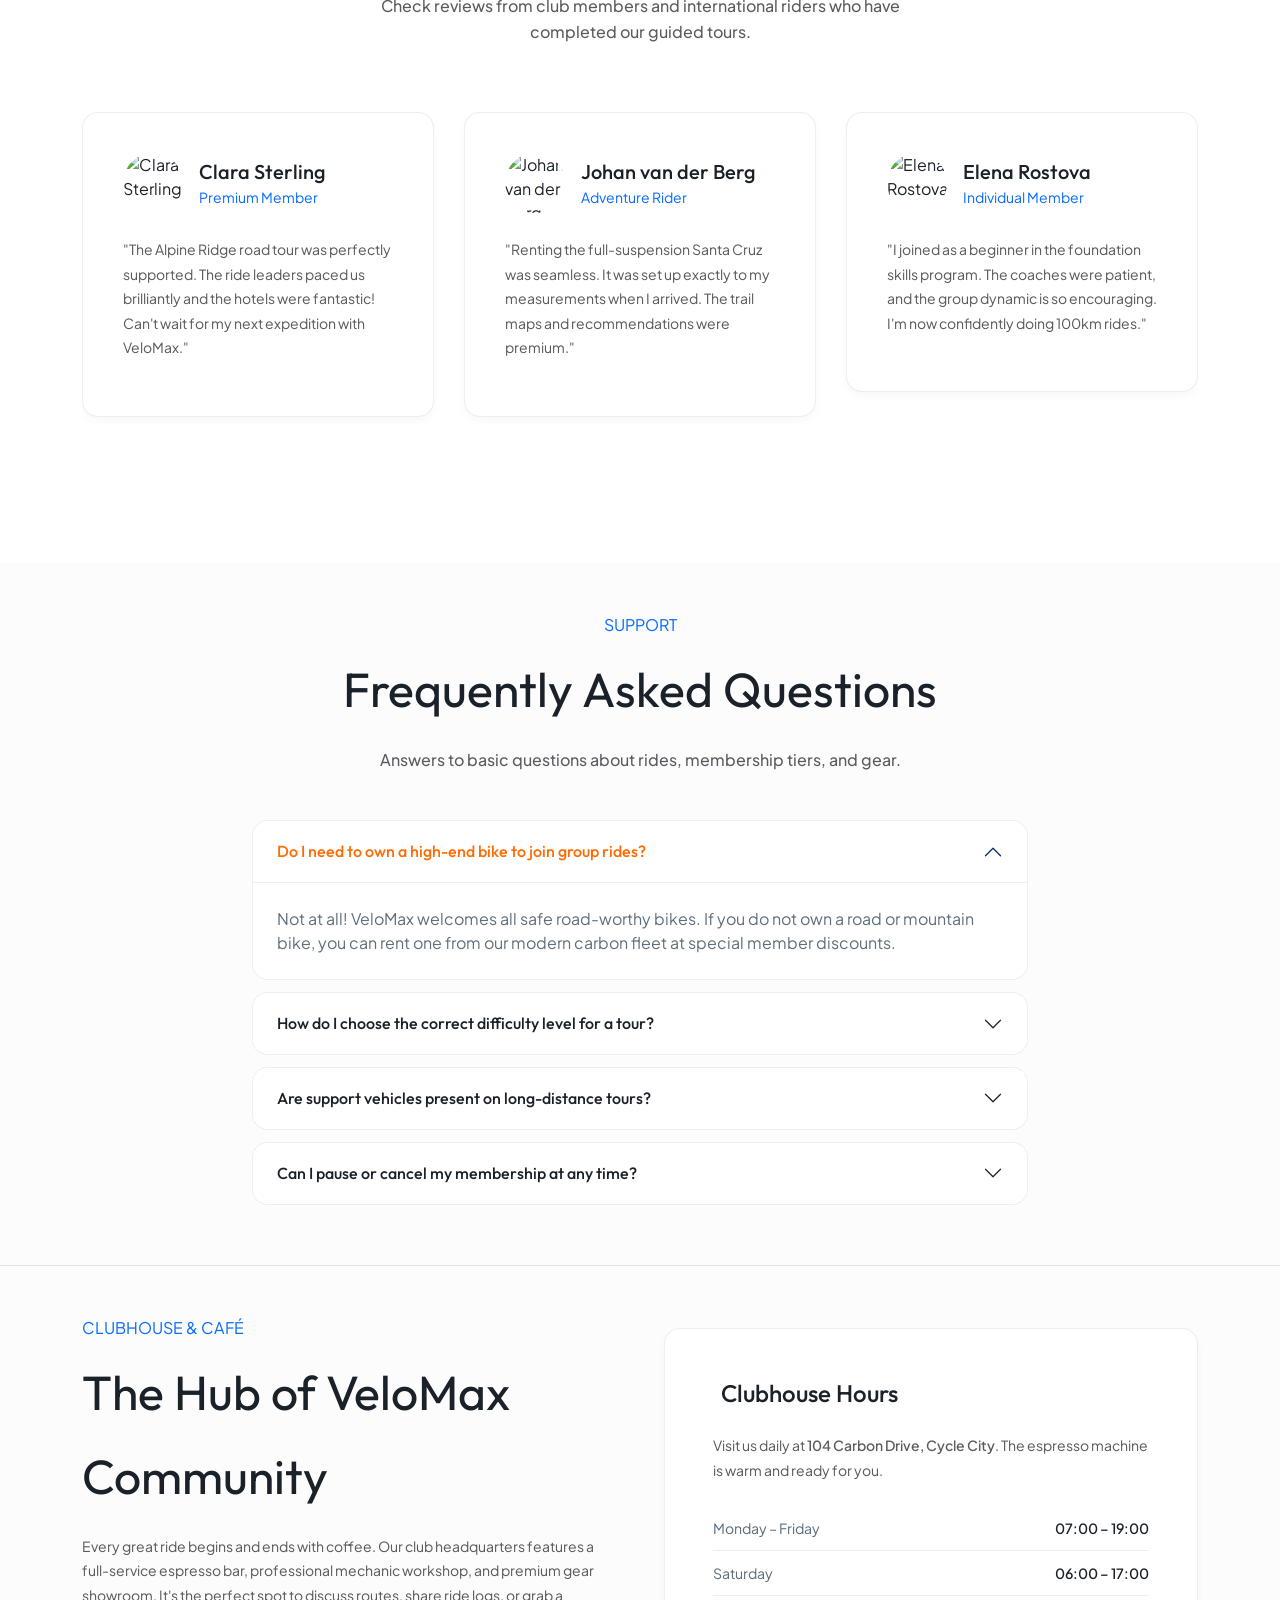
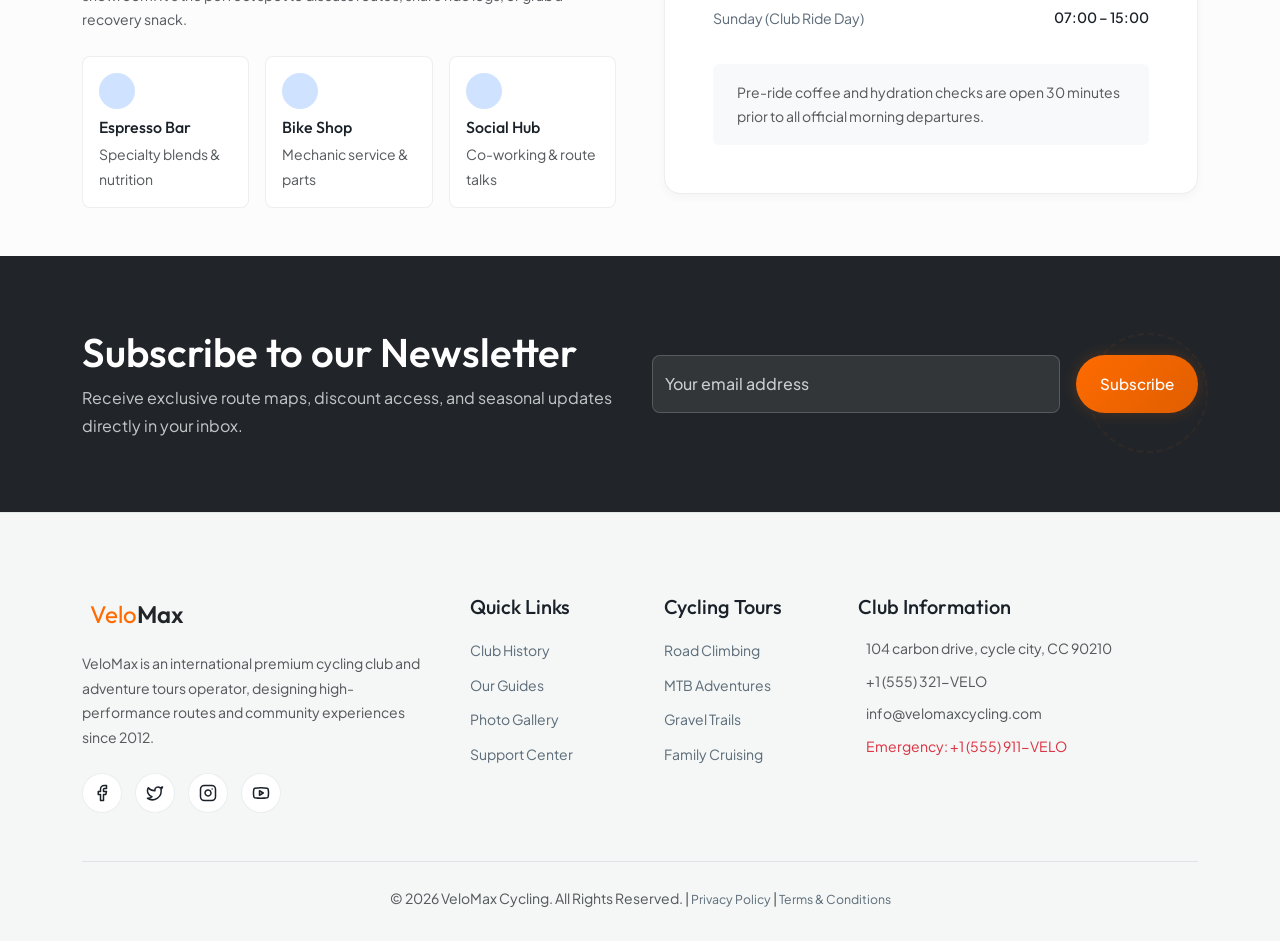
==== commit 48683b4d: "d" ====
--- a/index.html
+++ b/index.html
@@ -57,13 +57,13 @@
         <ul class="navbar-nav align-items-center gap-2">
           <!-- Multi-Home Toggle Dropdown -->
           <li class="nav-item dropdown">
-            <a class="nav-link dropdown-toggle d-flex align-items-center gap-1" href="#" id="homeDropdown" role="button"
+            <a class="nav-link dropdown-toggle active d-flex align-items-center gap-1" href="#" id="homeDropdown" role="button"
               data-bs-toggle="dropdown" aria-expanded="false">
               Home <i data-lucide="chevron-down" style="width: 14px; height: 14px; stroke-width: 2.5;"></i>
             </a>
             <ul class="dropdown-menu bg-body border-0 shadow-lg p-2" aria-labelledby="homeDropdown"
               style="border-radius: var(--border-radius-sm);">
-              <li><a class="dropdown-item rounded py-2 small" href="index.html">Home 1: Classic Club</a></li>
+              <li><a class="dropdown-item rounded py-2 small active" href="index.html">Home 1: Classic Club</a></li>
               <li><a class="dropdown-item rounded py-2 small" href="index2.html">Home 2: Wilderness Tour</a></li>
             </ul>
           </li>
--- a/assets/css/style.css
+++ b/assets/css/style.css
@@ -197,7 +197,7 @@
   transform: scaleX(1);
   transform-origin: bottom left;
 }
-.nav-link:hover {
+.nav-link:hover, .nav-link.active {
   color: var(--primary-color) !important;
 }
 
@@ -216,8 +216,20 @@
     transform: translateY(8px);
     transition: opacity 0.25s ease, transform 0.25s ease, visibility 0.25s ease;
   }
-}
-
+
+/* Dropdown Item Styling */
+.dropdown-item {
+  color: var(--text-color) !important;
+  transition: background-color 0.2s ease, color 0.2s ease;
+}
+.dropdown-item:hover, .dropdown-item:focus {
+  background-color: var(--bg-alt) !important;
+  color: var(--primary-color) !important;
+}
+.dropdown-item.active, .dropdown-item:active {
+  background-color: var(--primary-color) !important;
+  color: #FFFFFF !important;
+}
 
 /* BUTTONS */
 .btn-premium {
@@ -1112,6 +1124,9 @@
   box-shadow: 0 0 0 3px rgba(255, 107, 0, 0.25) !important;
 }
 .newsletter-input::placeholder {
+  color: transparent !important;
+}
+.newsletter-input:focus::placeholder {
   color: rgba(255, 255, 255, 0.5) !important;
 }
 
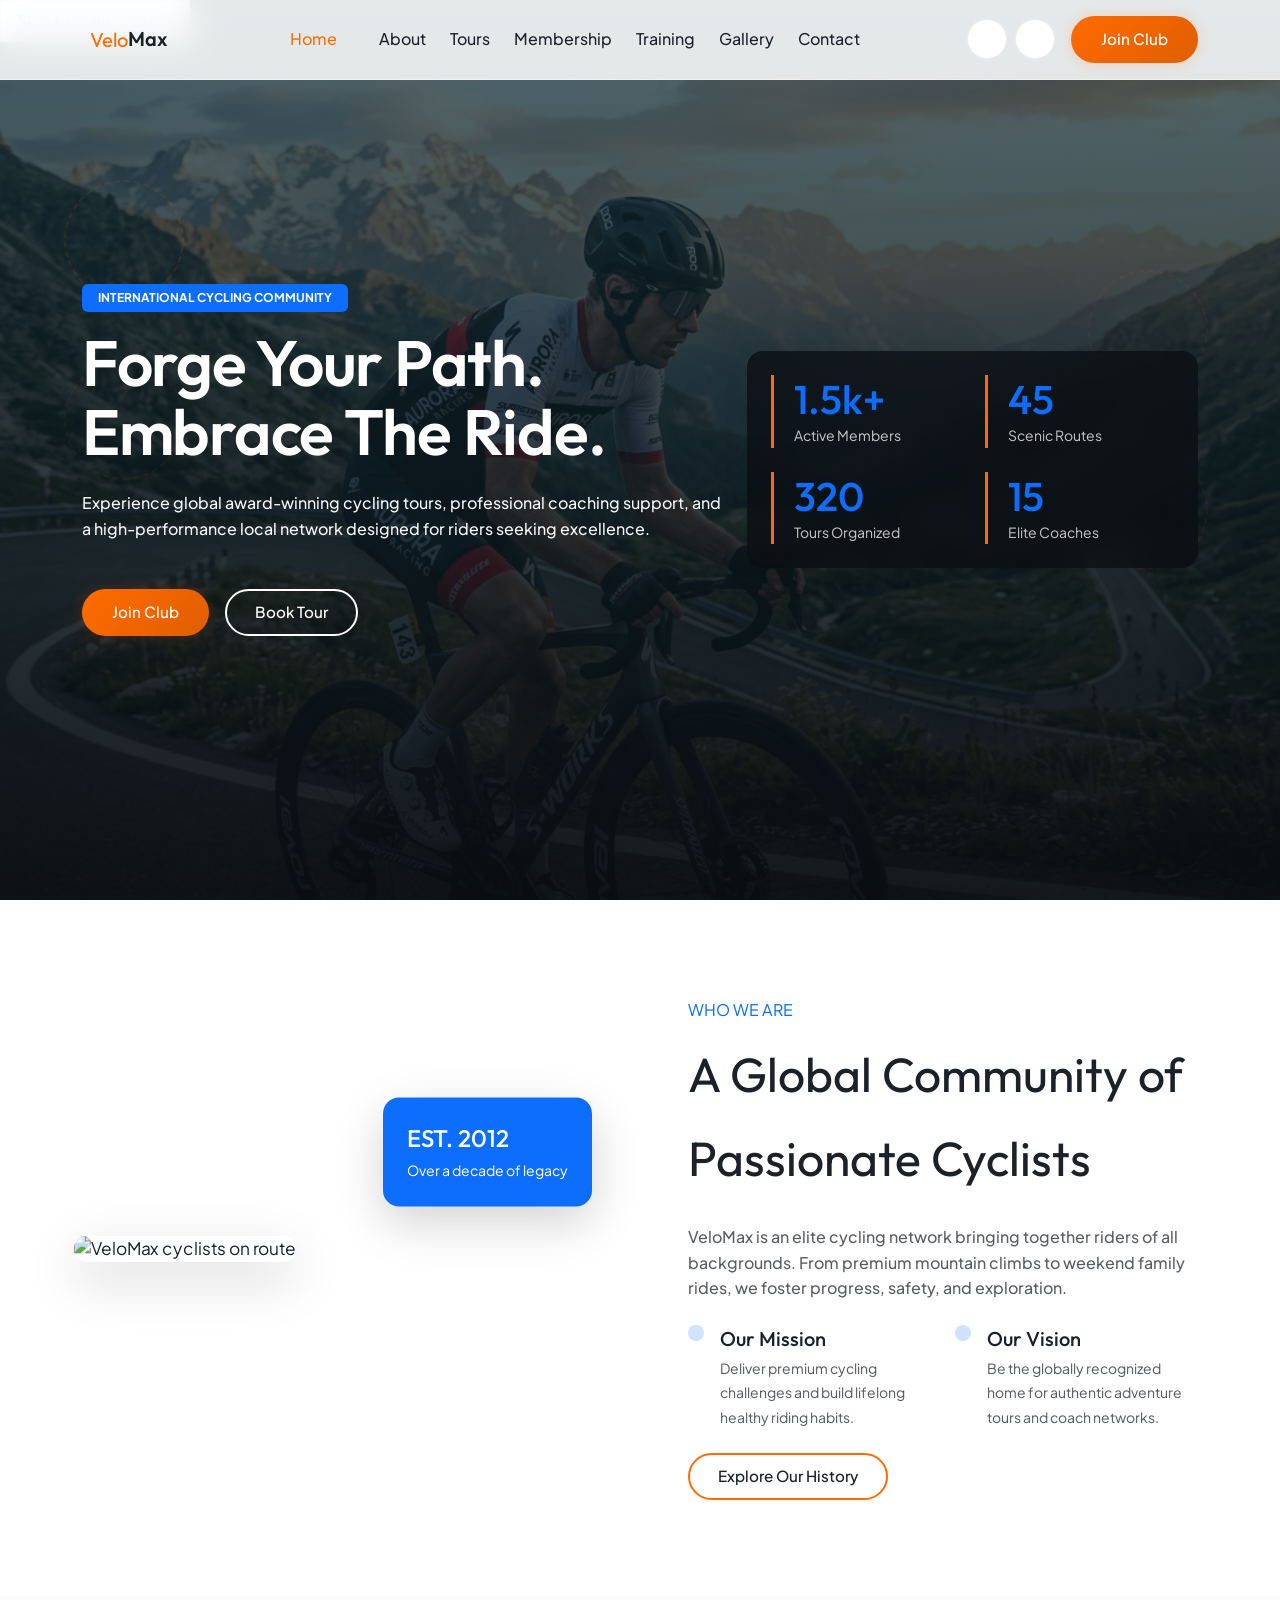
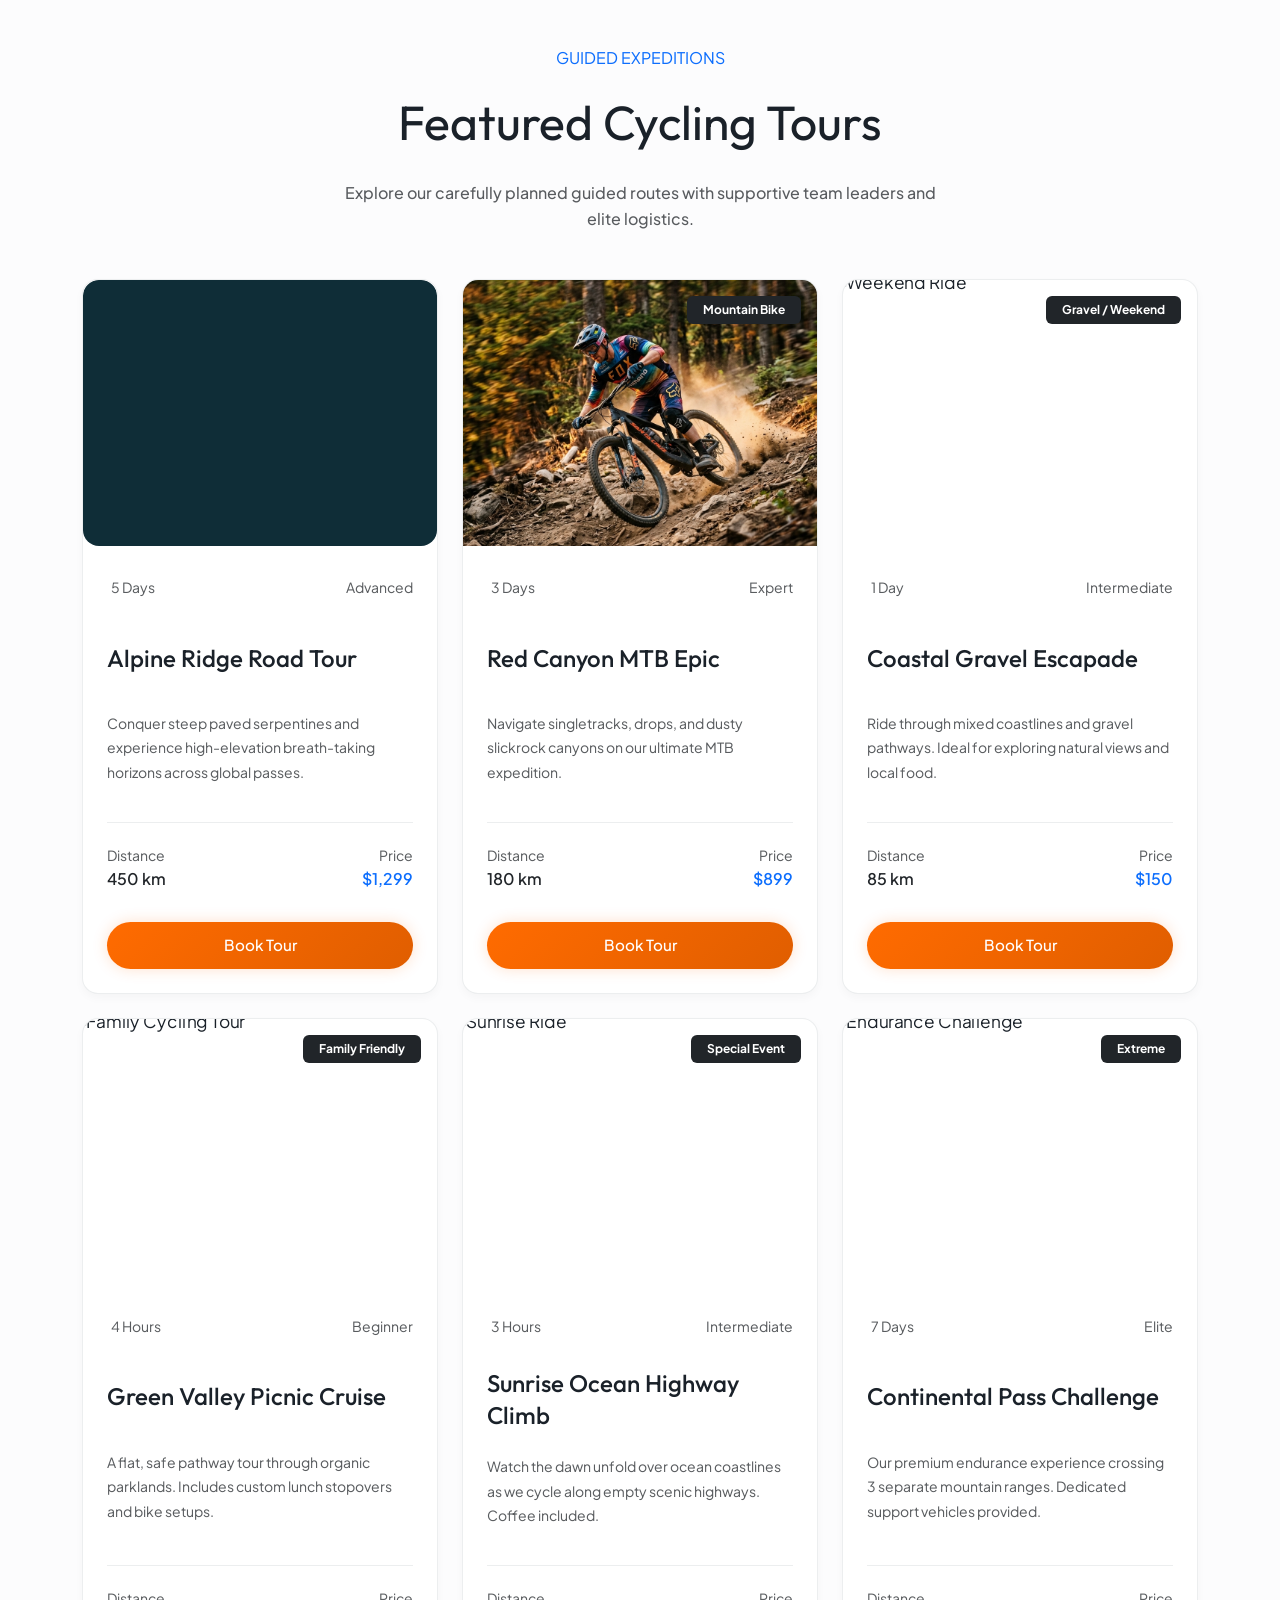
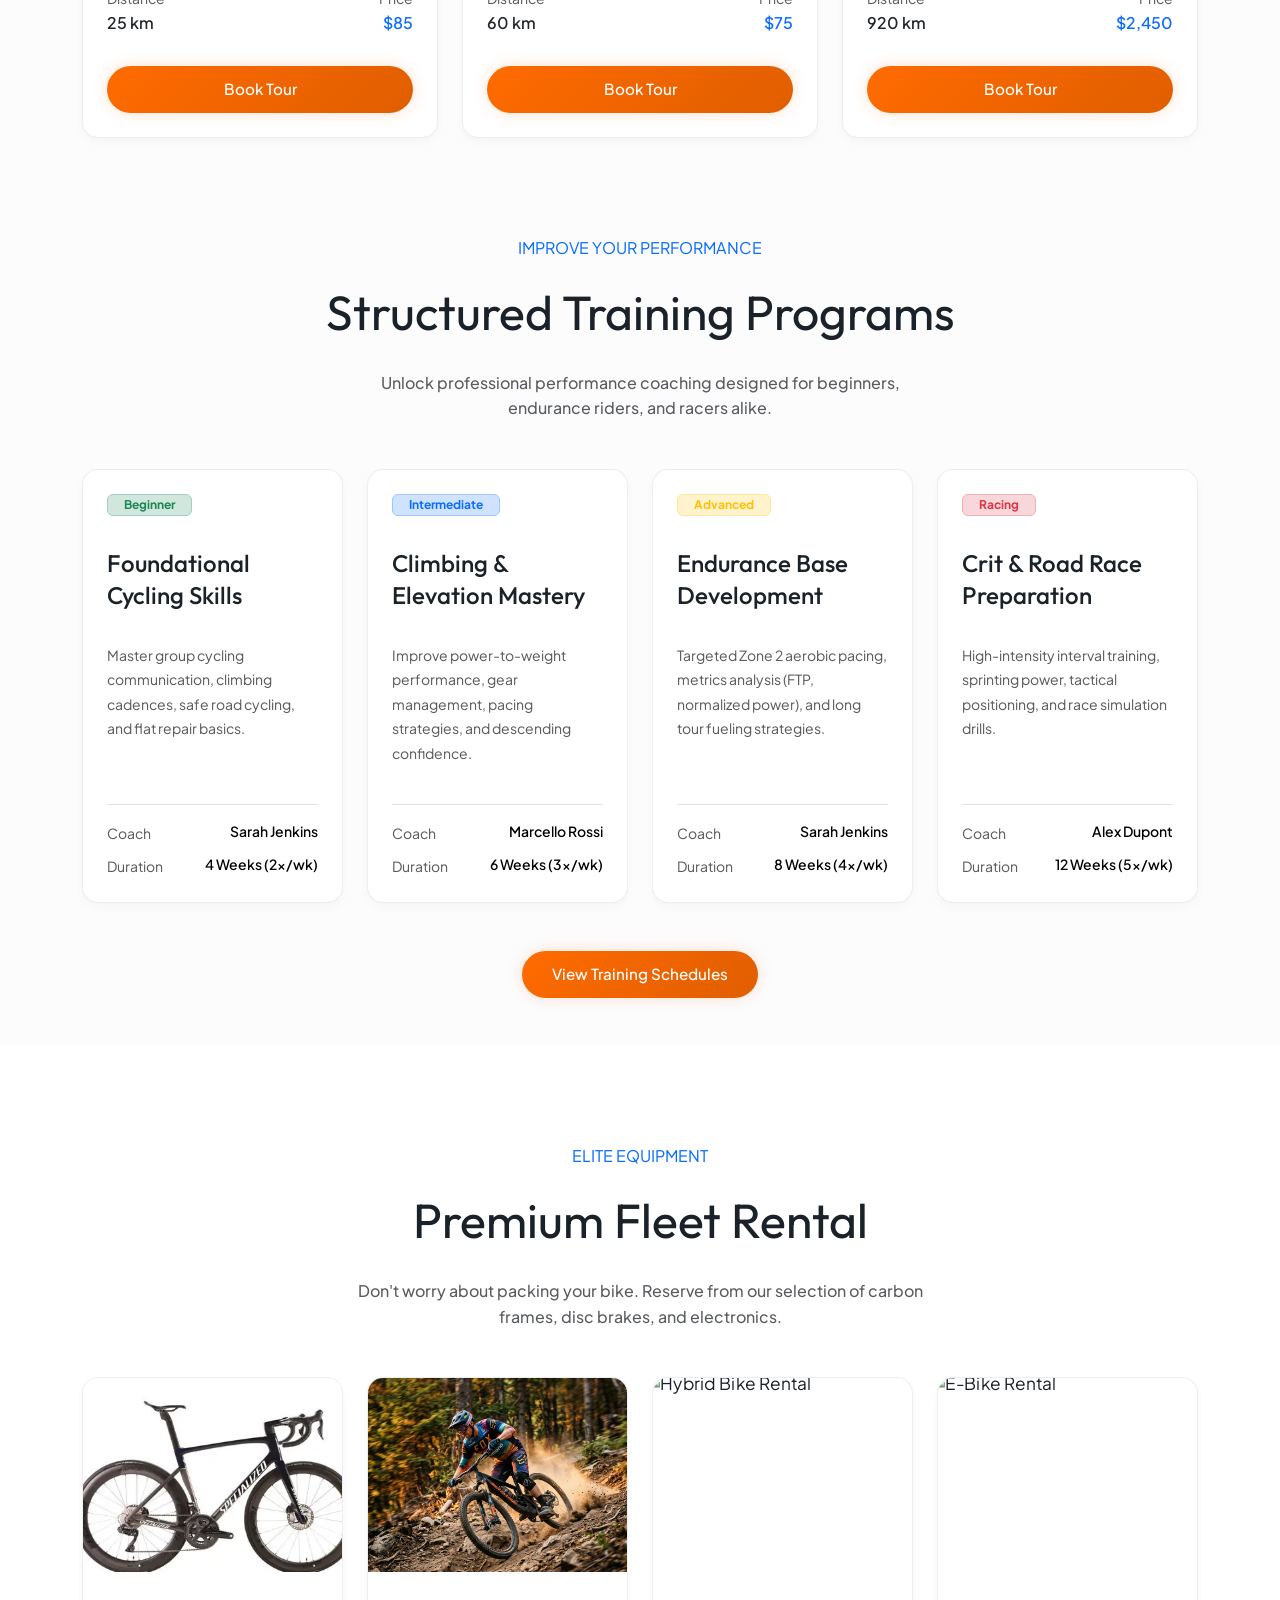
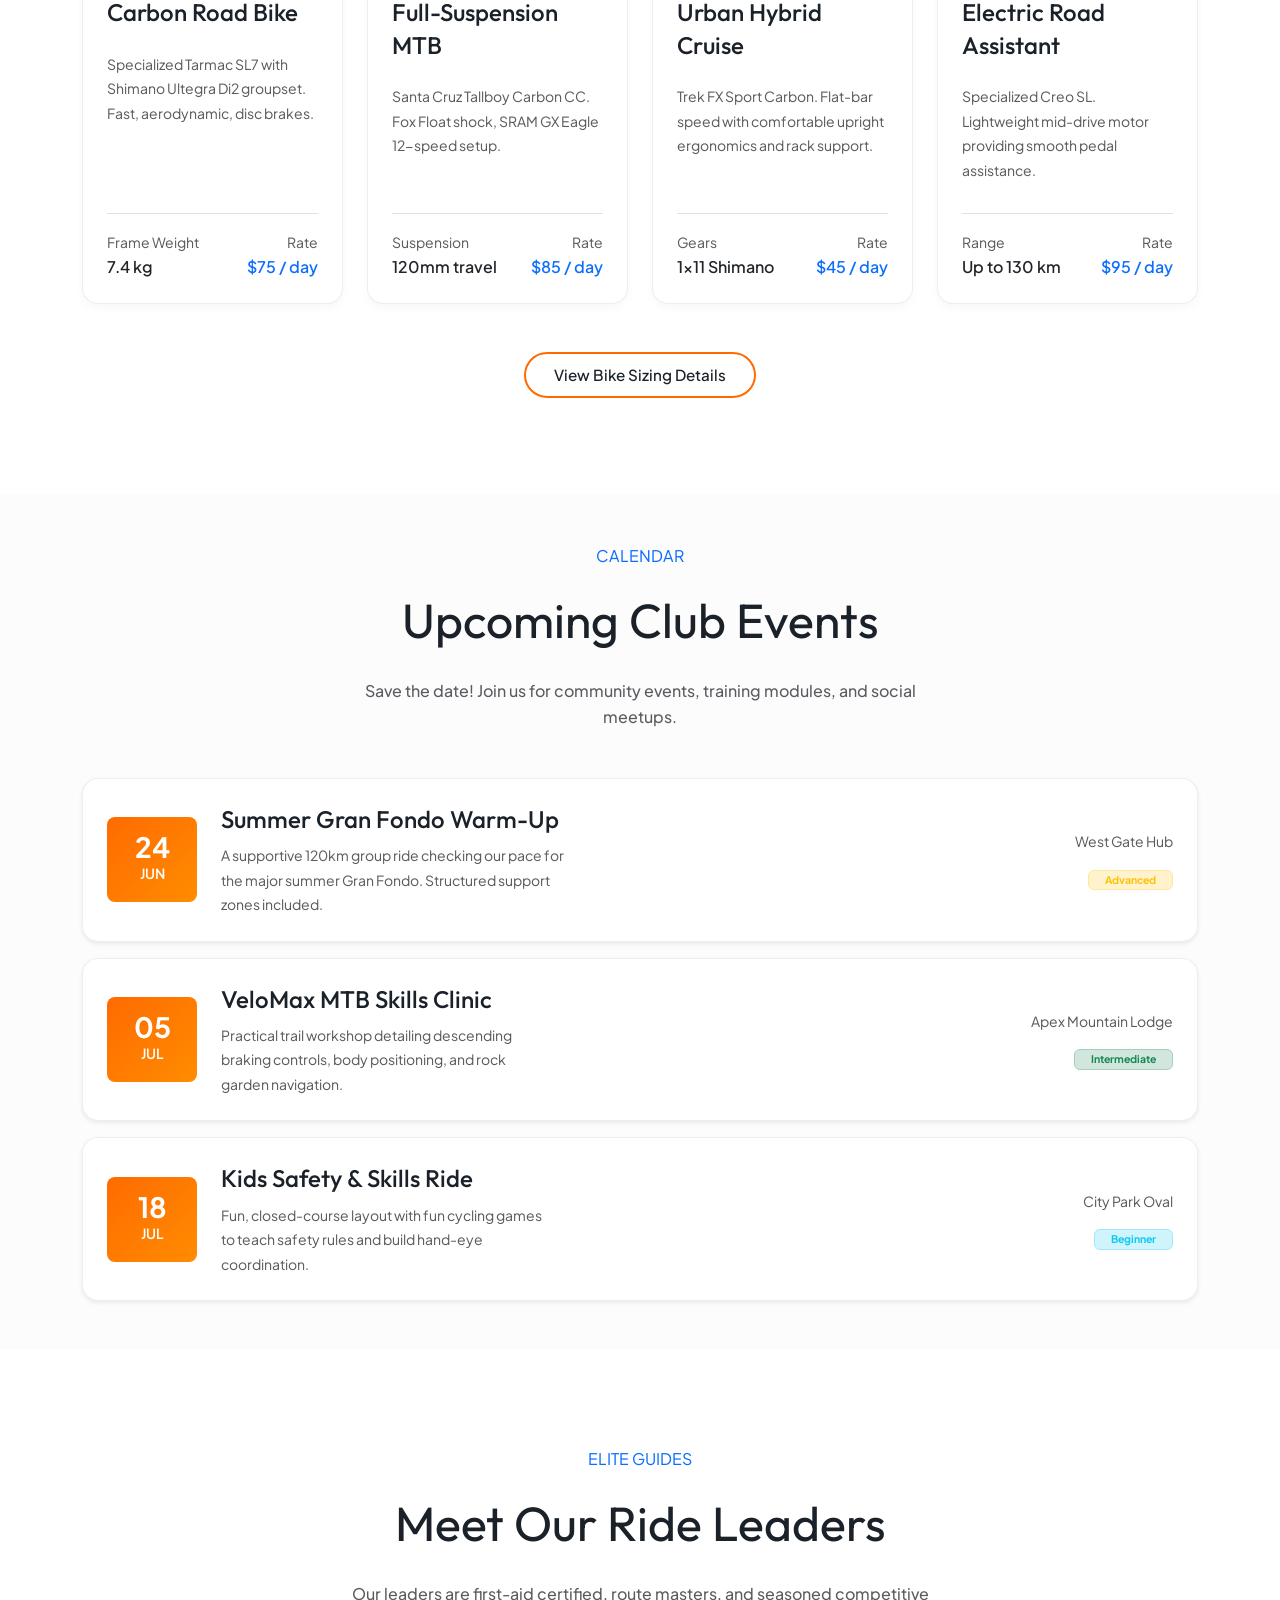
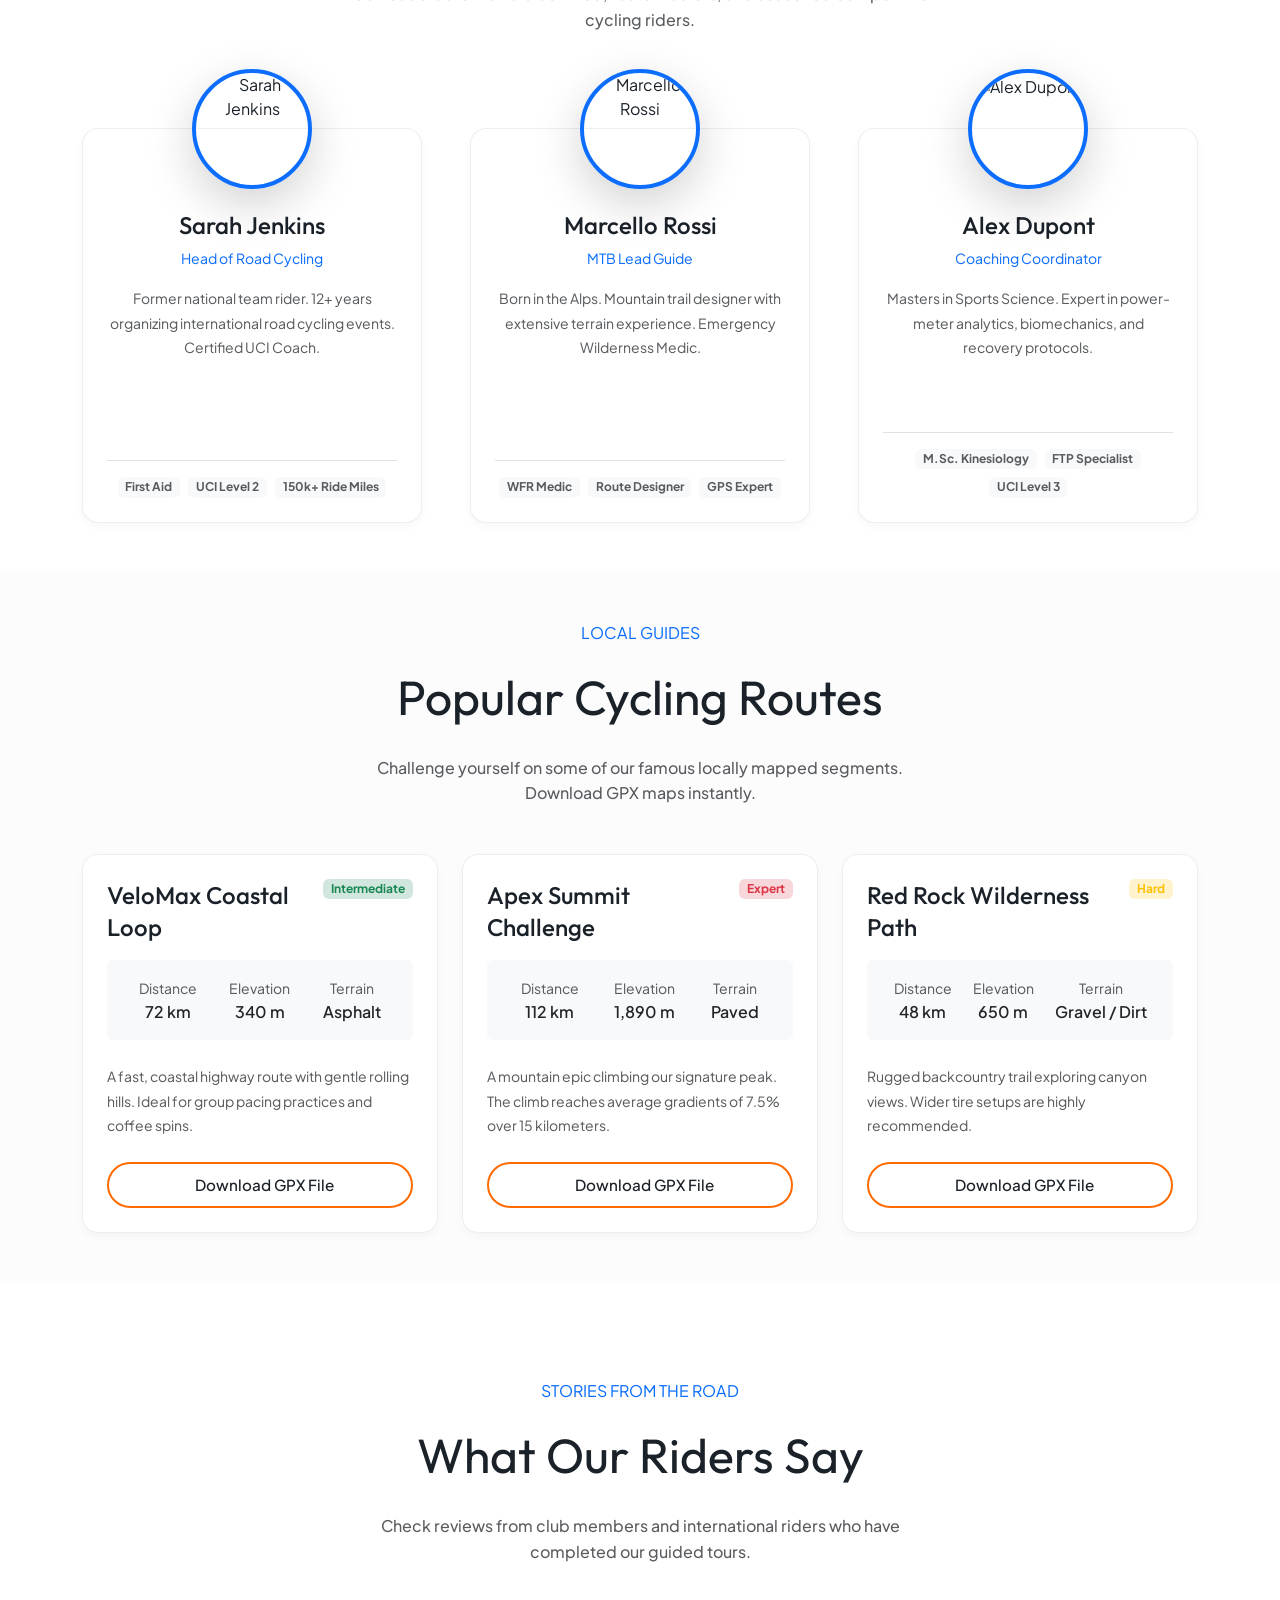
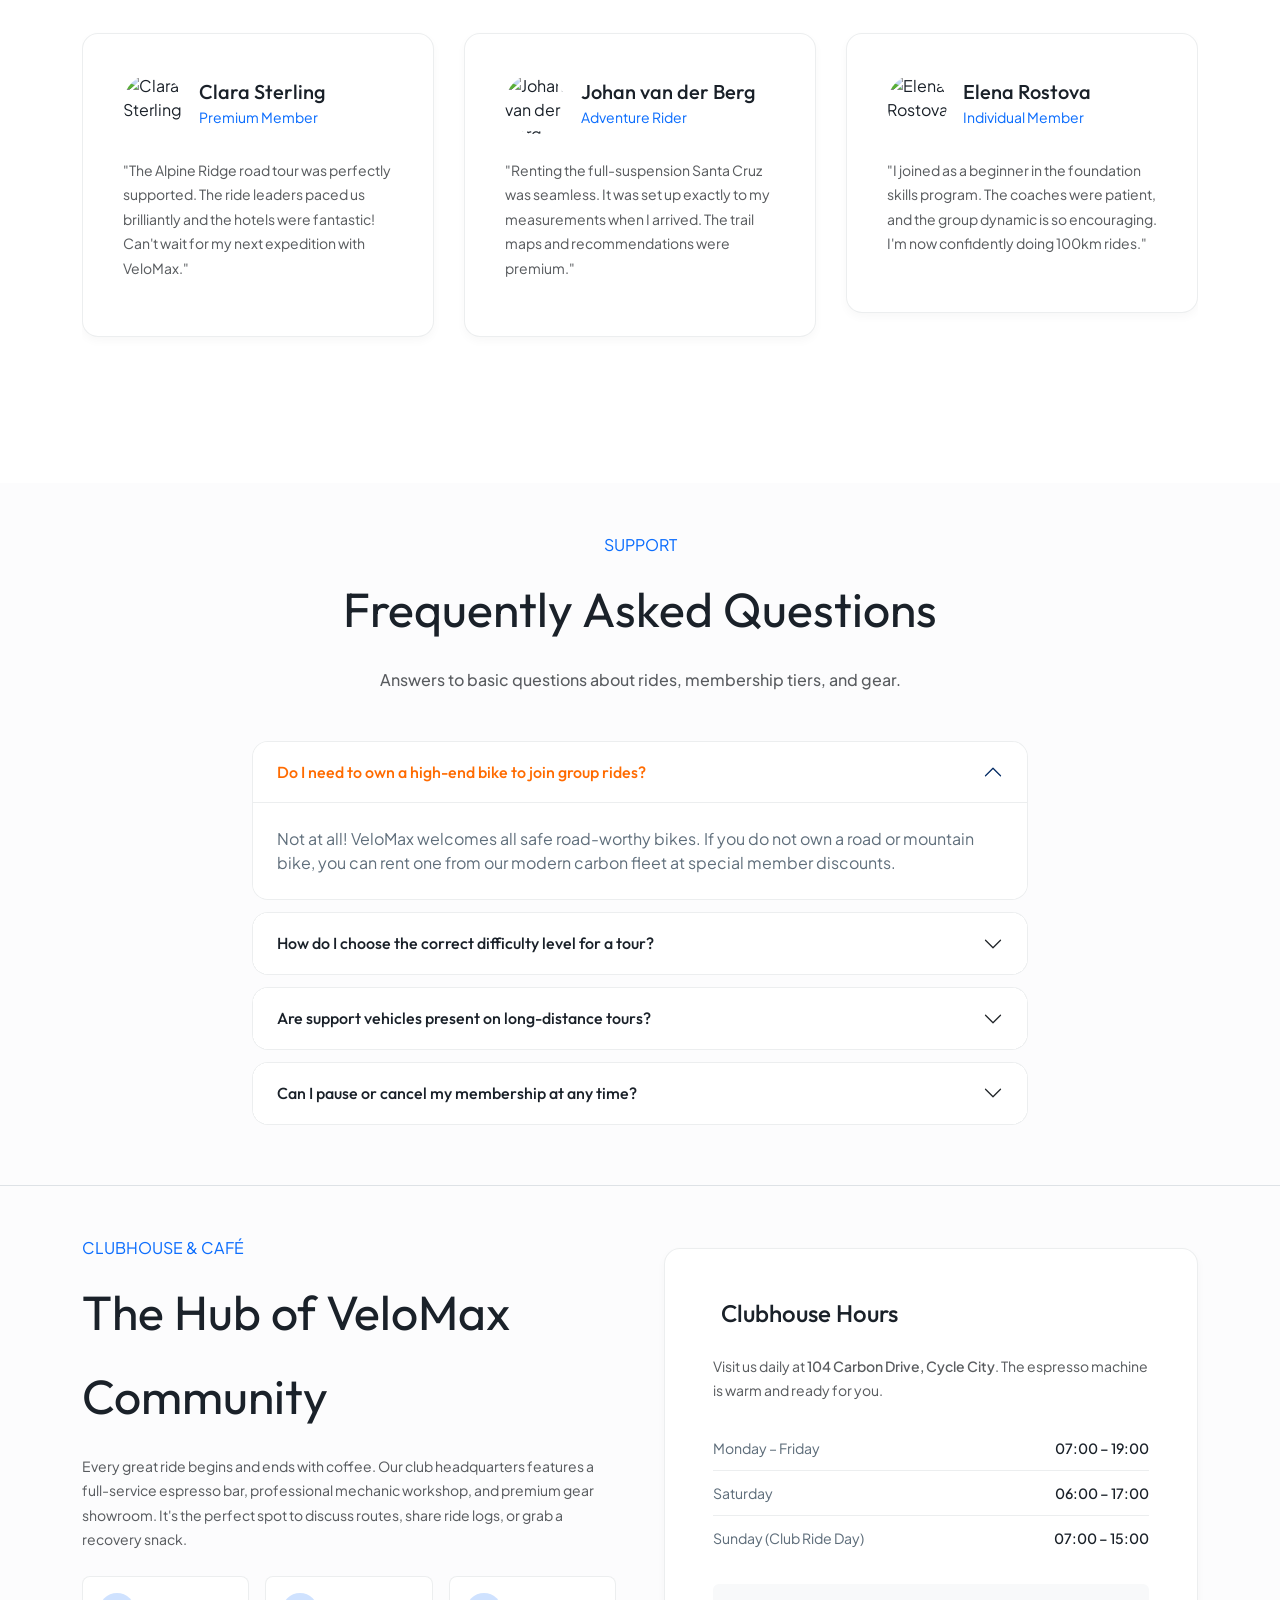
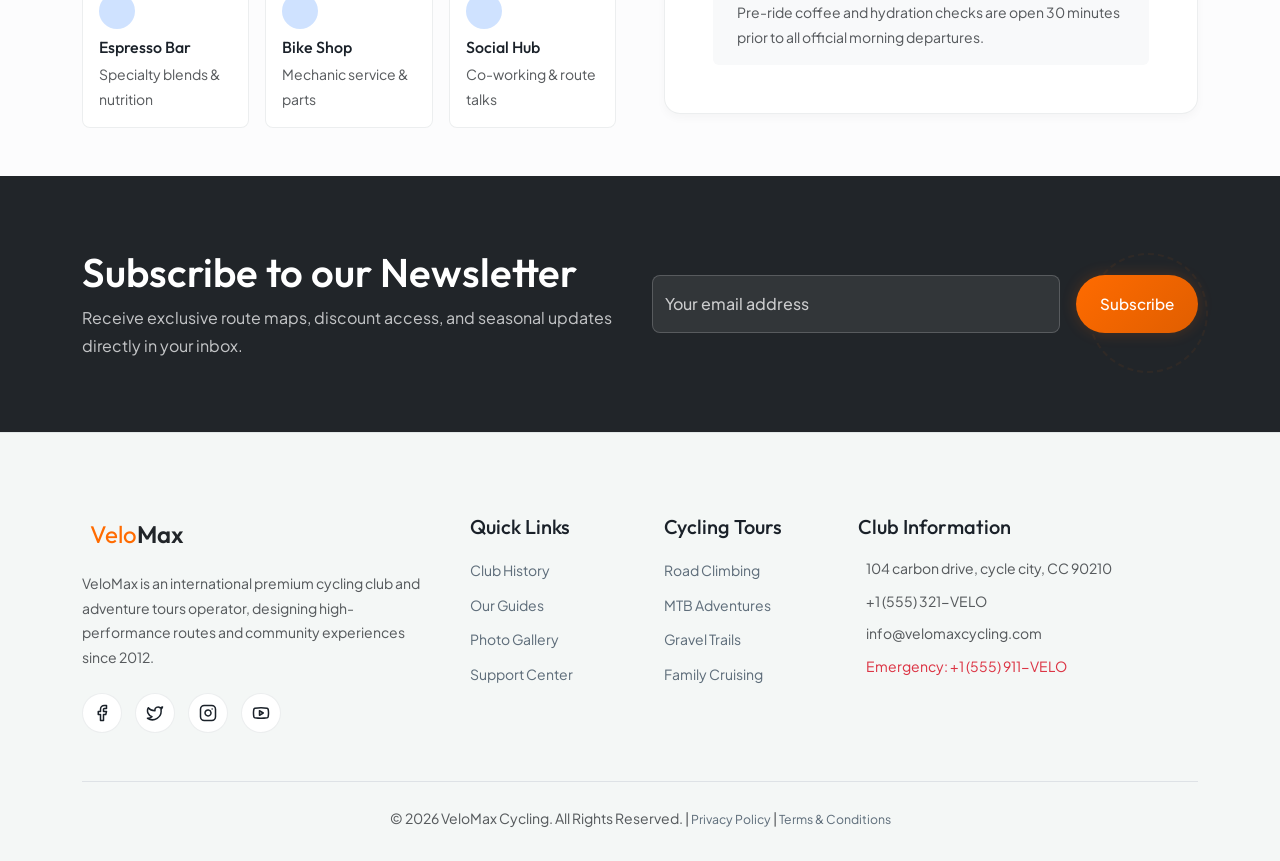
==== commit 489e9c55: "SD" ====
--- a/index.html
+++ b/index.html
@@ -1214,8 +1214,8 @@
     </section>
 
     <!-- Newsletter -->
-    <section class="py-5 text-white position-relative overflow-hidden">
-      <div class="position-absolute top-0 left-0 w-100 h-100 bg-dark z-n1"></div>
+    <section class="py-5 text-white position-relative z-1 overflow-hidden">
+      <div class="position-absolute top-0 start-0 w-100 h-100 bg-dark z-n1"></div>
       <div class="container position-relative z-1 py-4" data-aos="fade-up">
         <div class="row align-items-center gy-4 text-start">
           <div class="col-lg-6">
--- a/assets/css/style.css
+++ b/assets/css/style.css
@@ -153,6 +153,10 @@
 
 /* NAVBAR & NAVIGATION */
 .navbar {
+  position: fixed !important;
+  top: 0;
+  left: 0;
+  width: 100%;
   background-color: var(--nav-bg);
   backdrop-filter: blur(16px);
   -webkit-backdrop-filter: blur(16px);
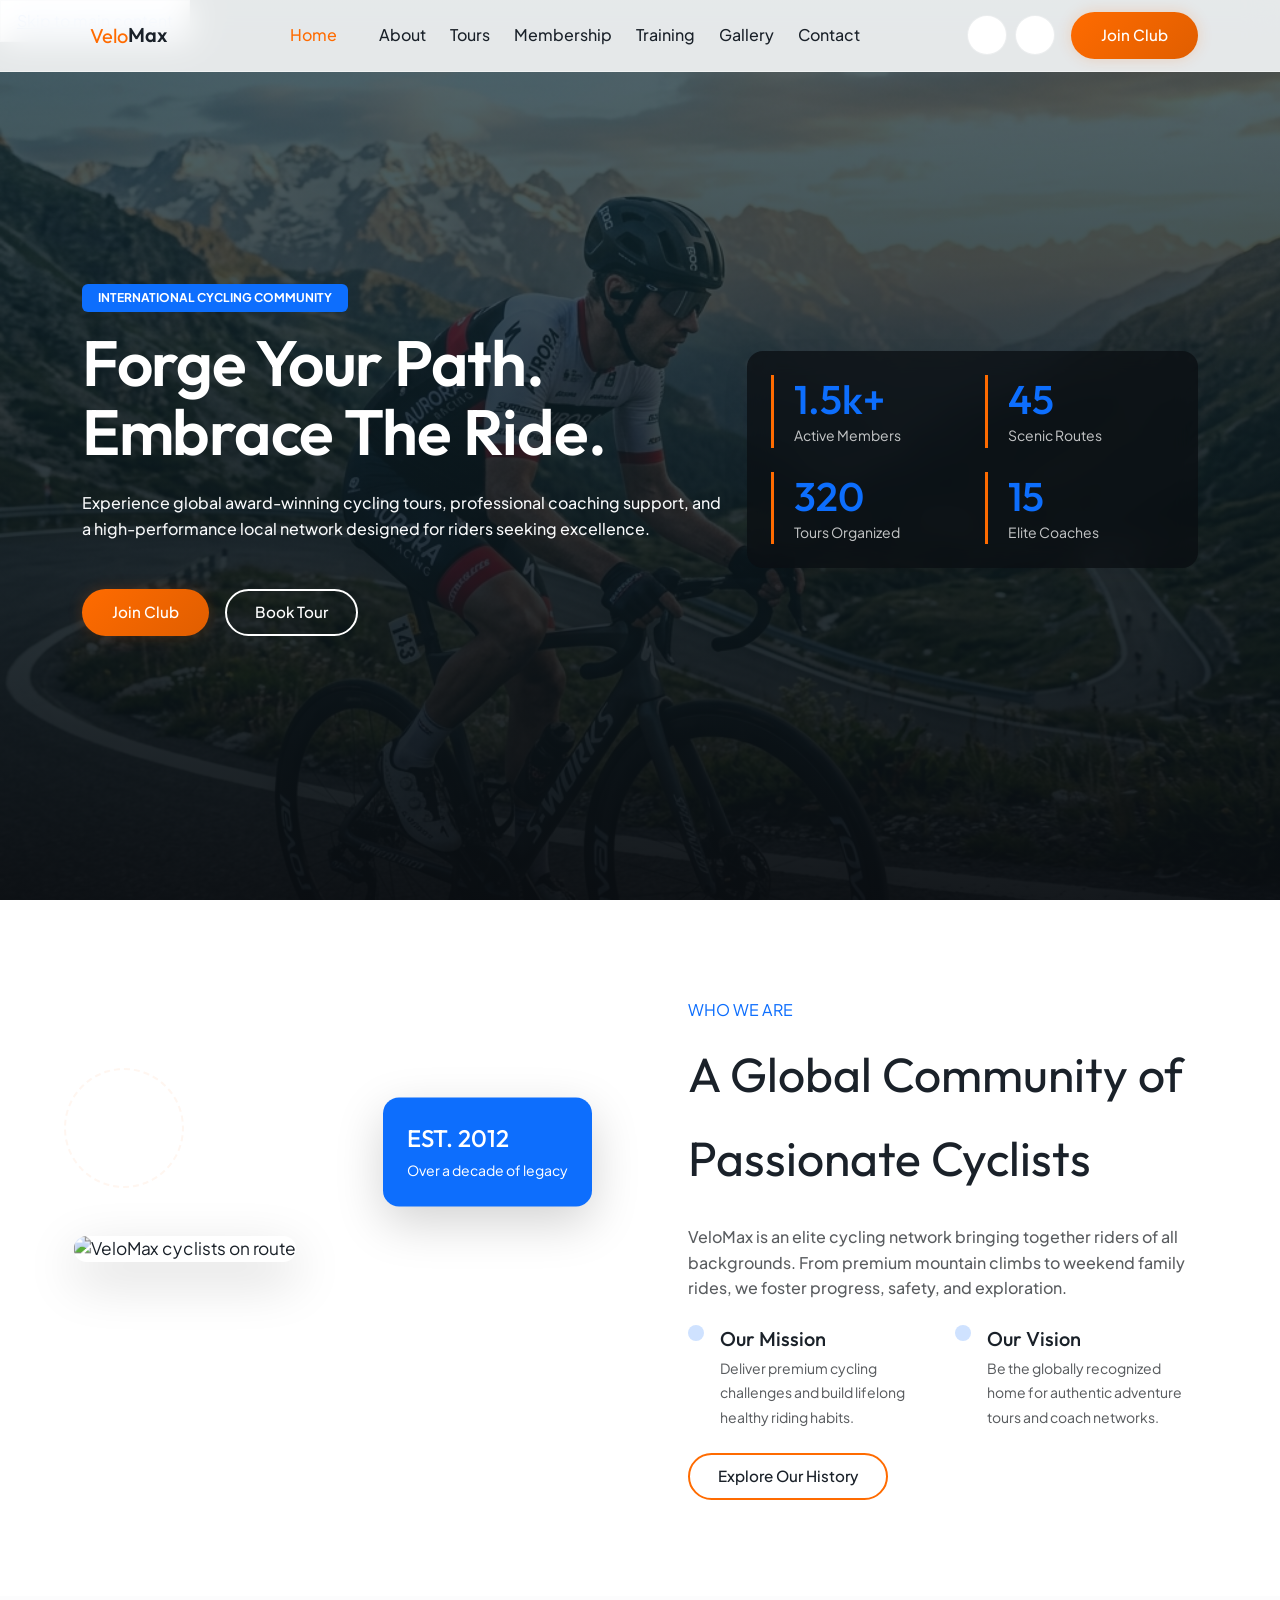
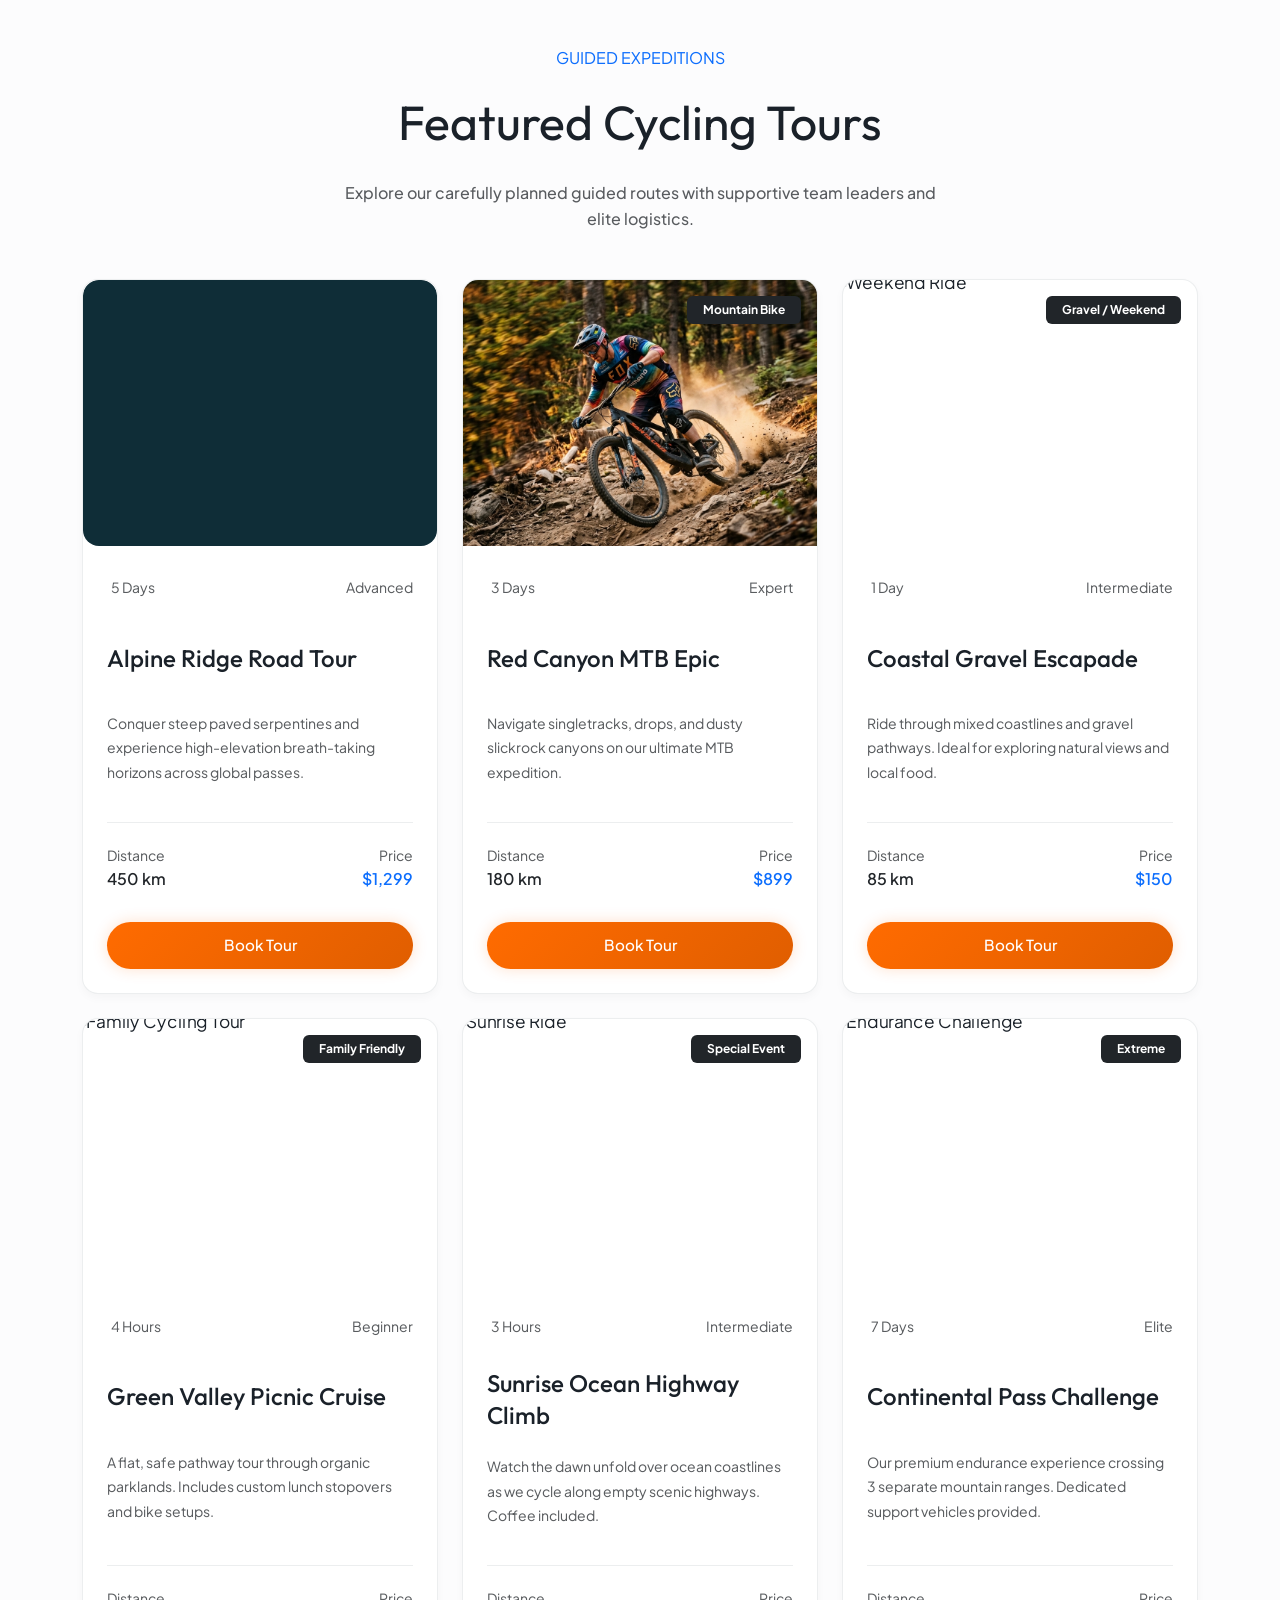
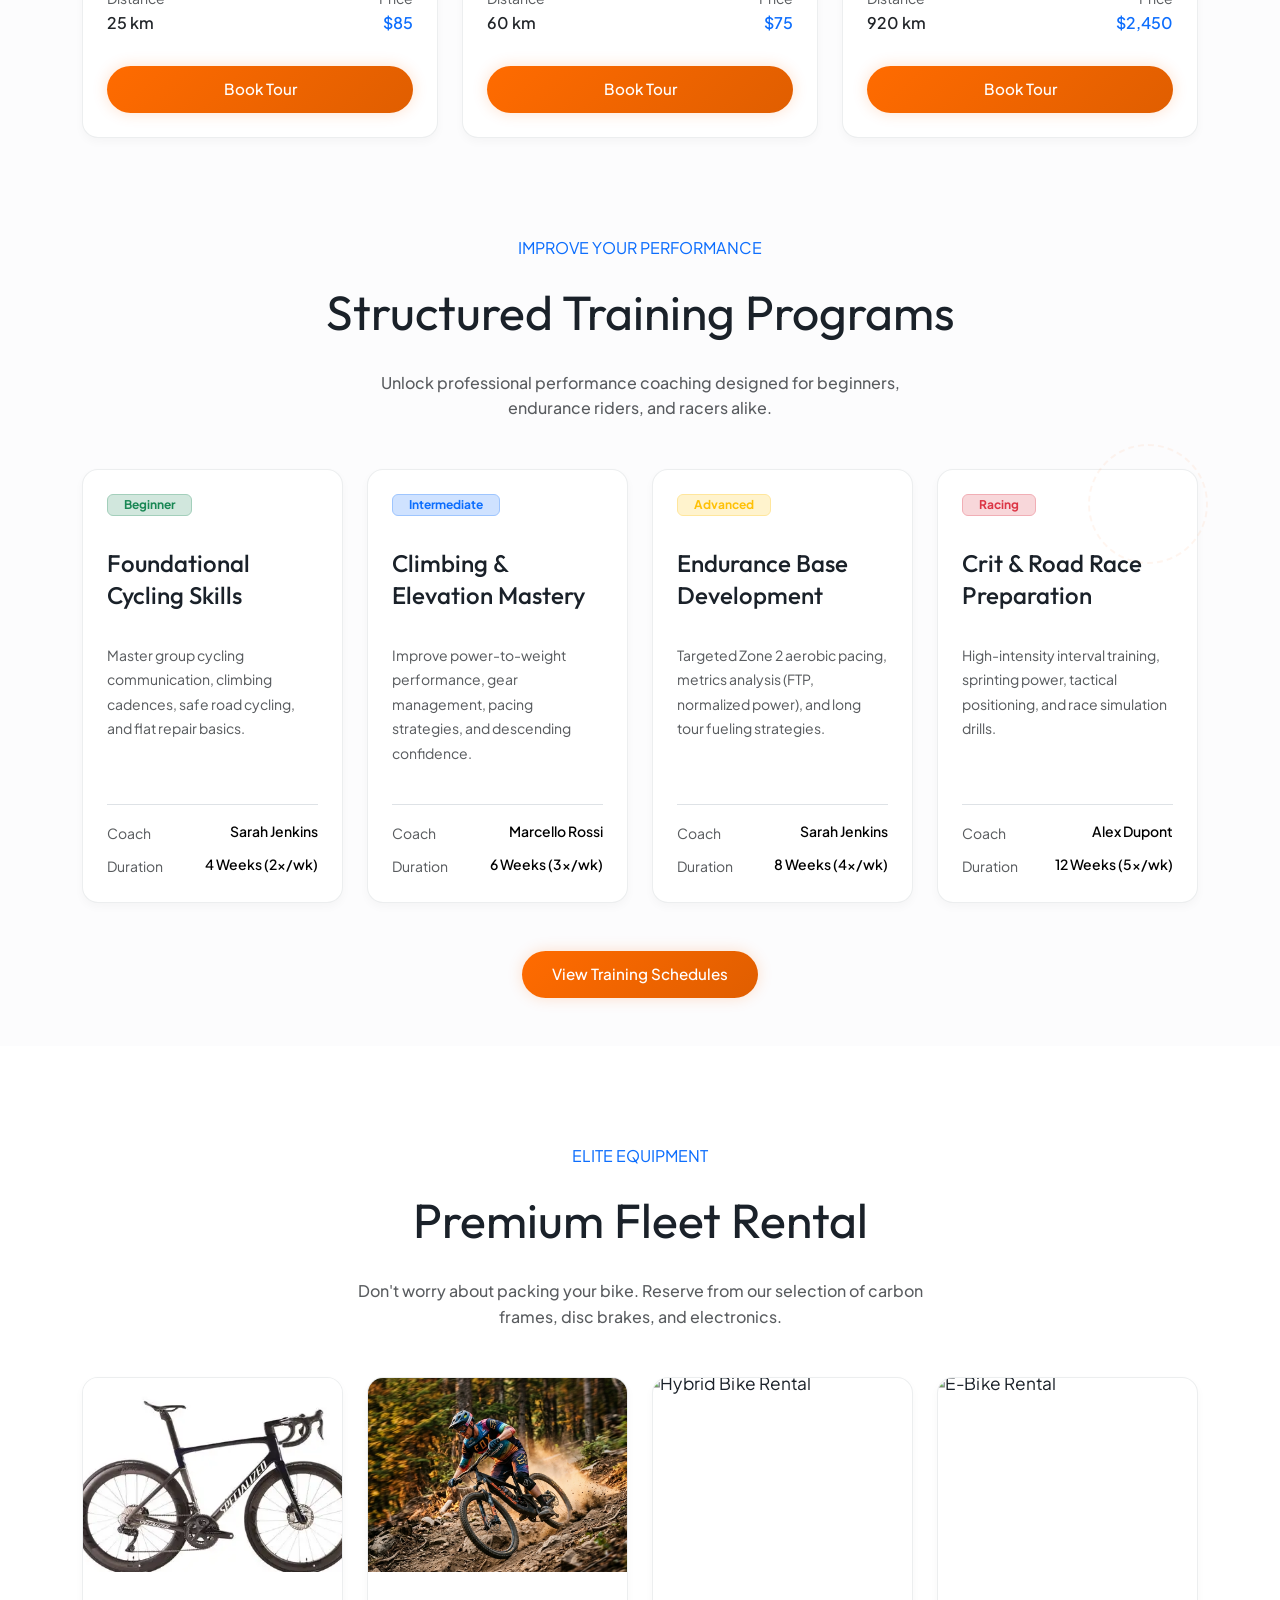
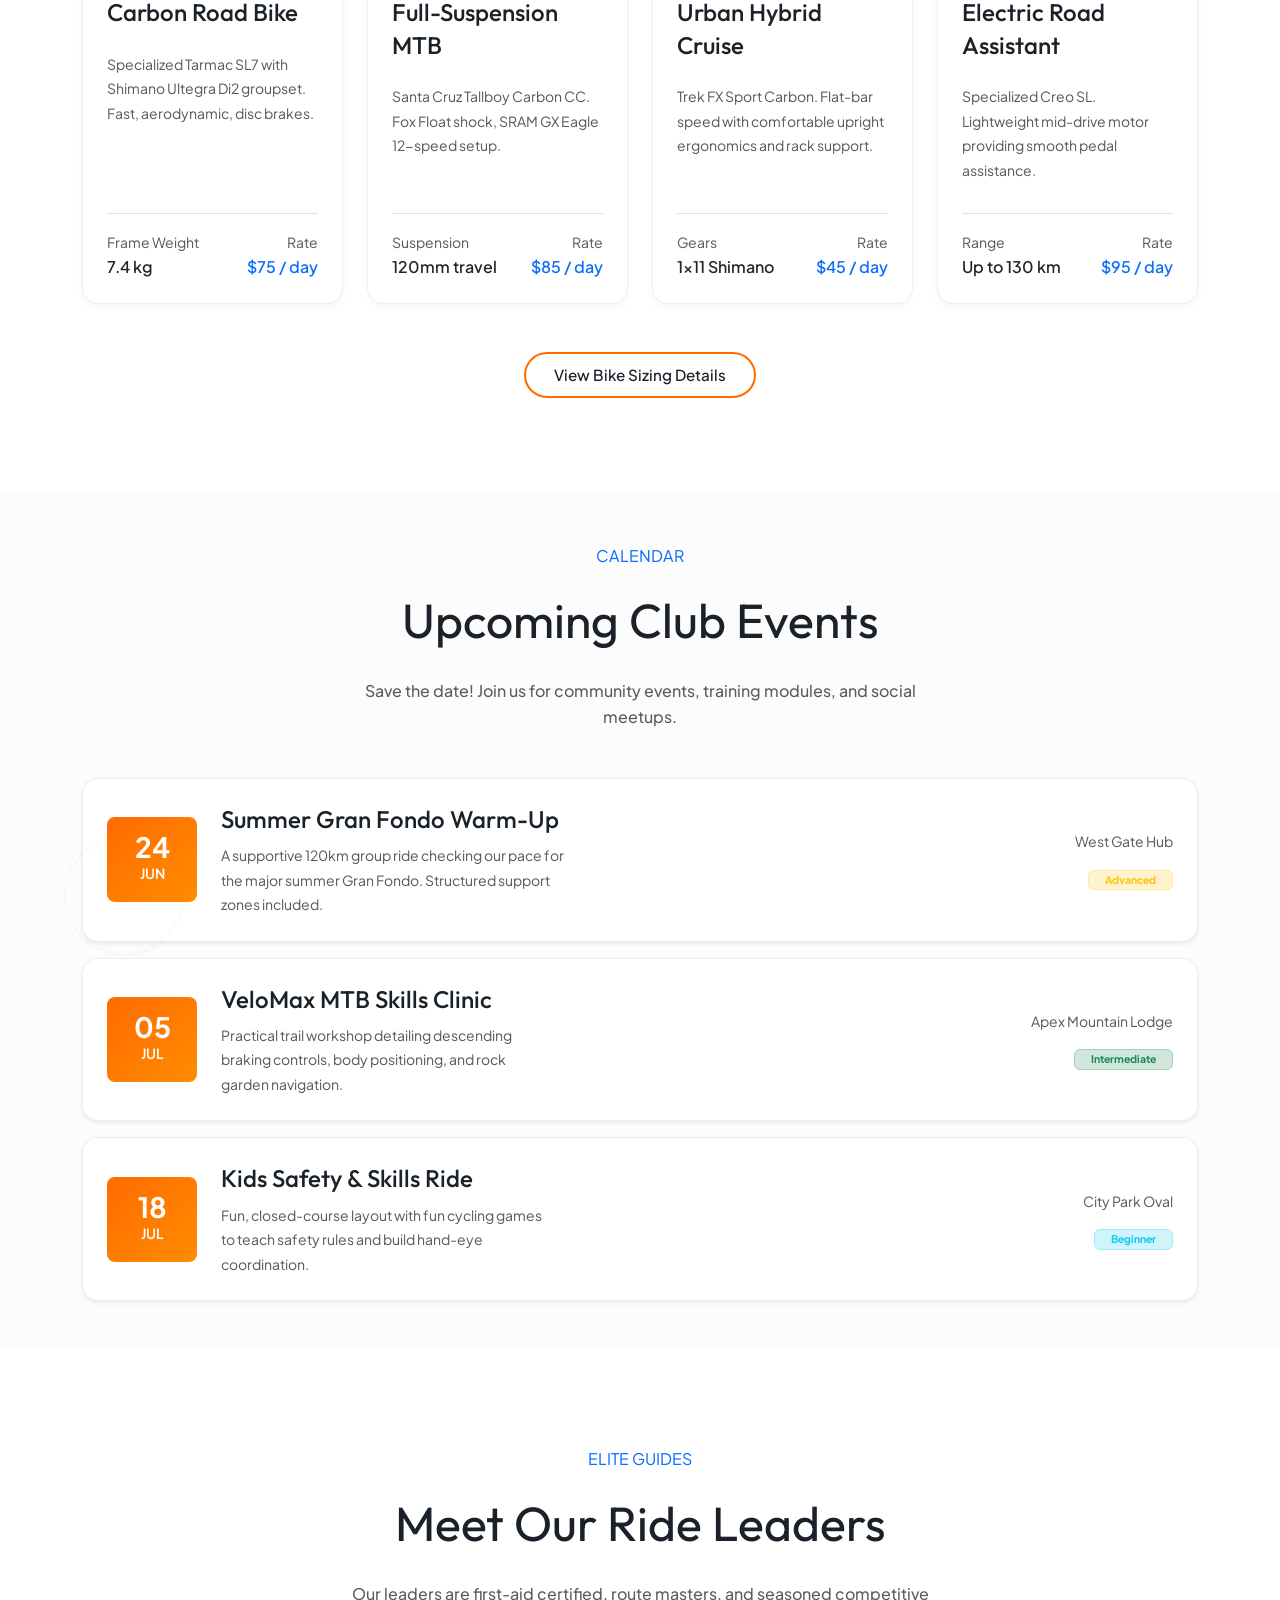
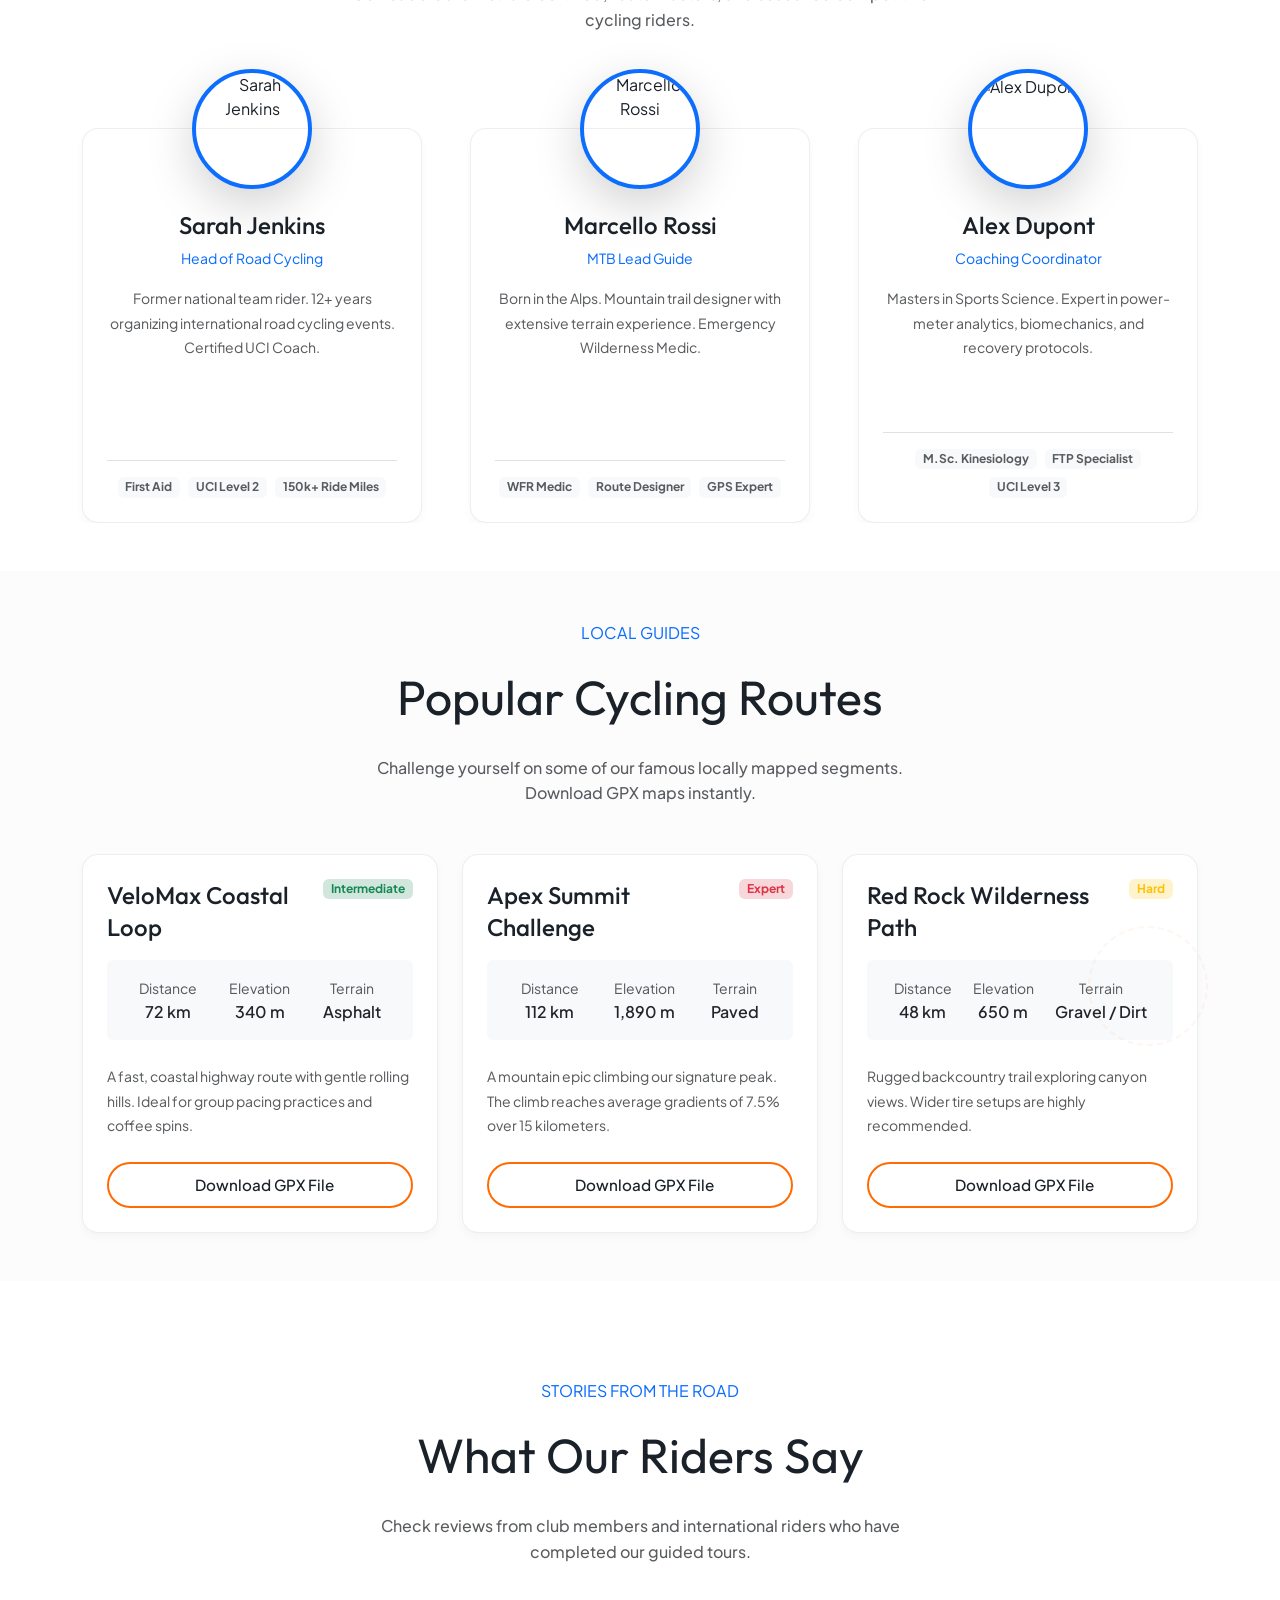
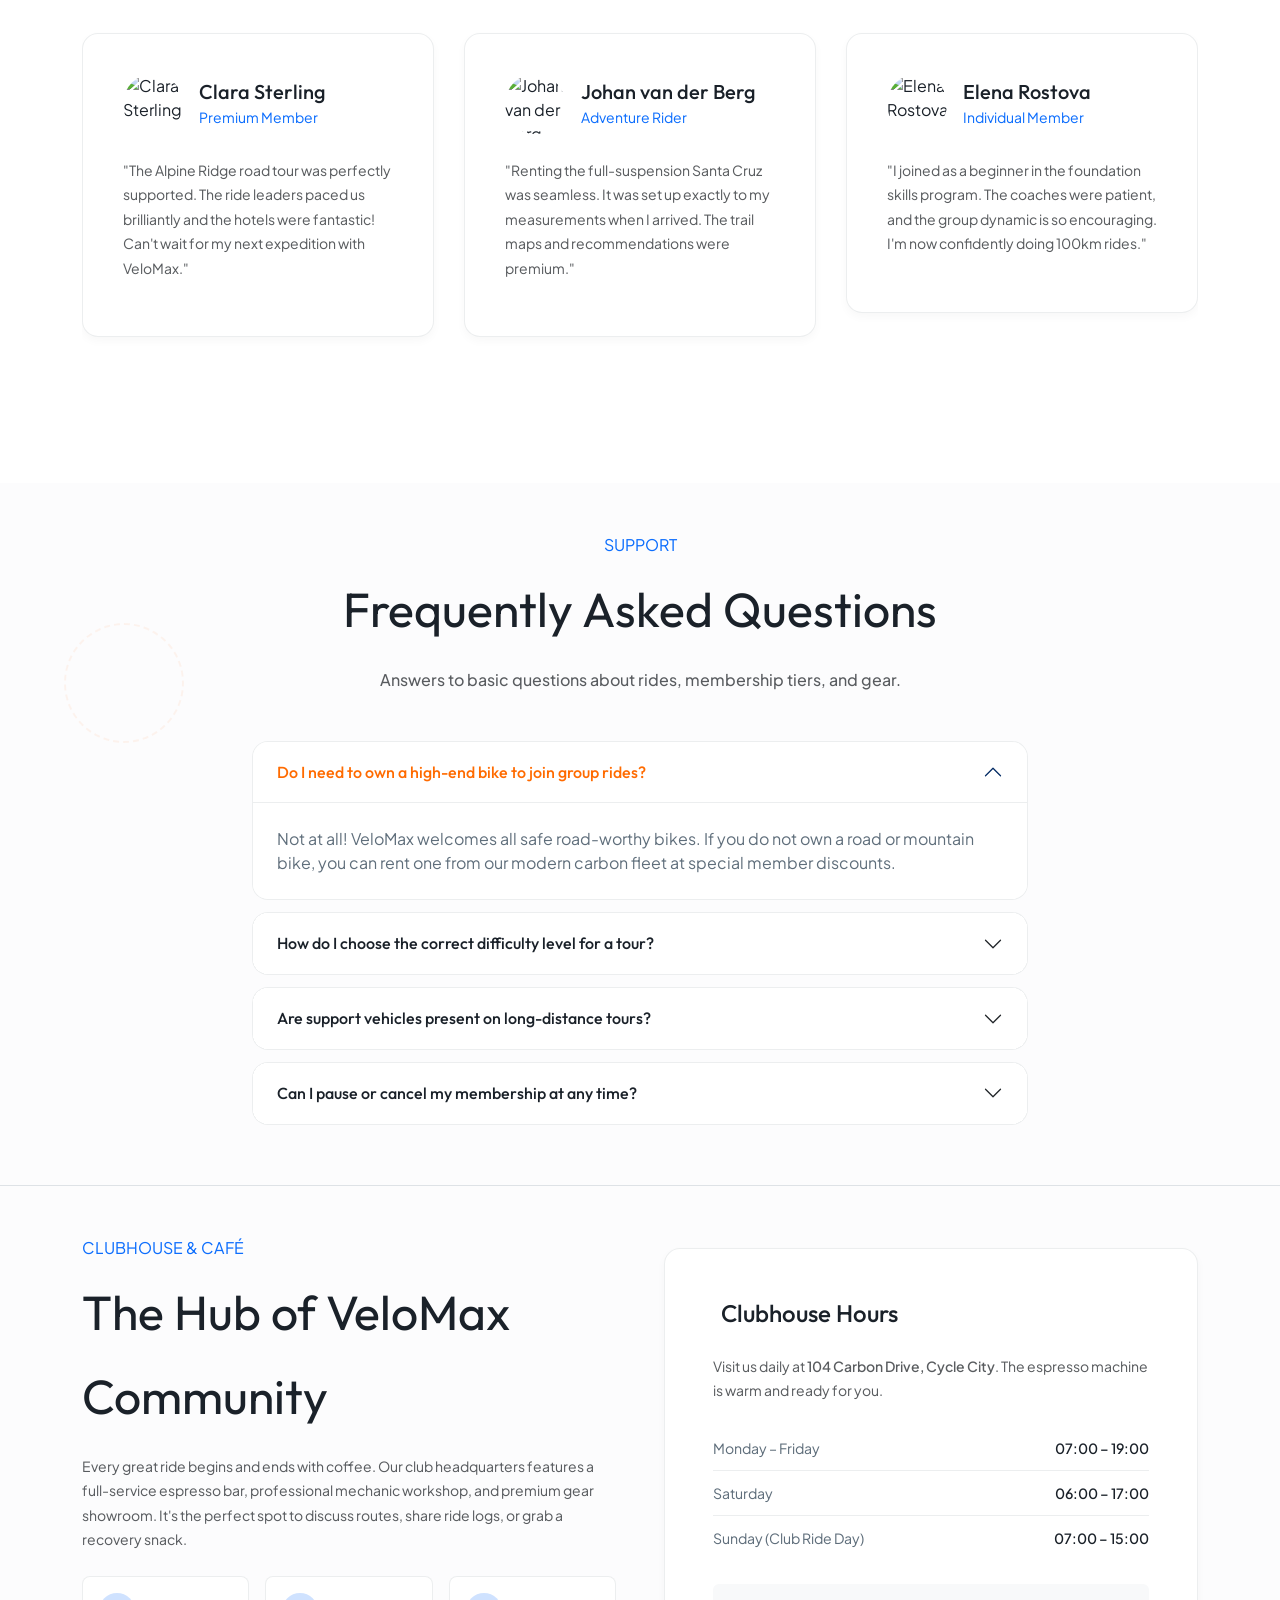
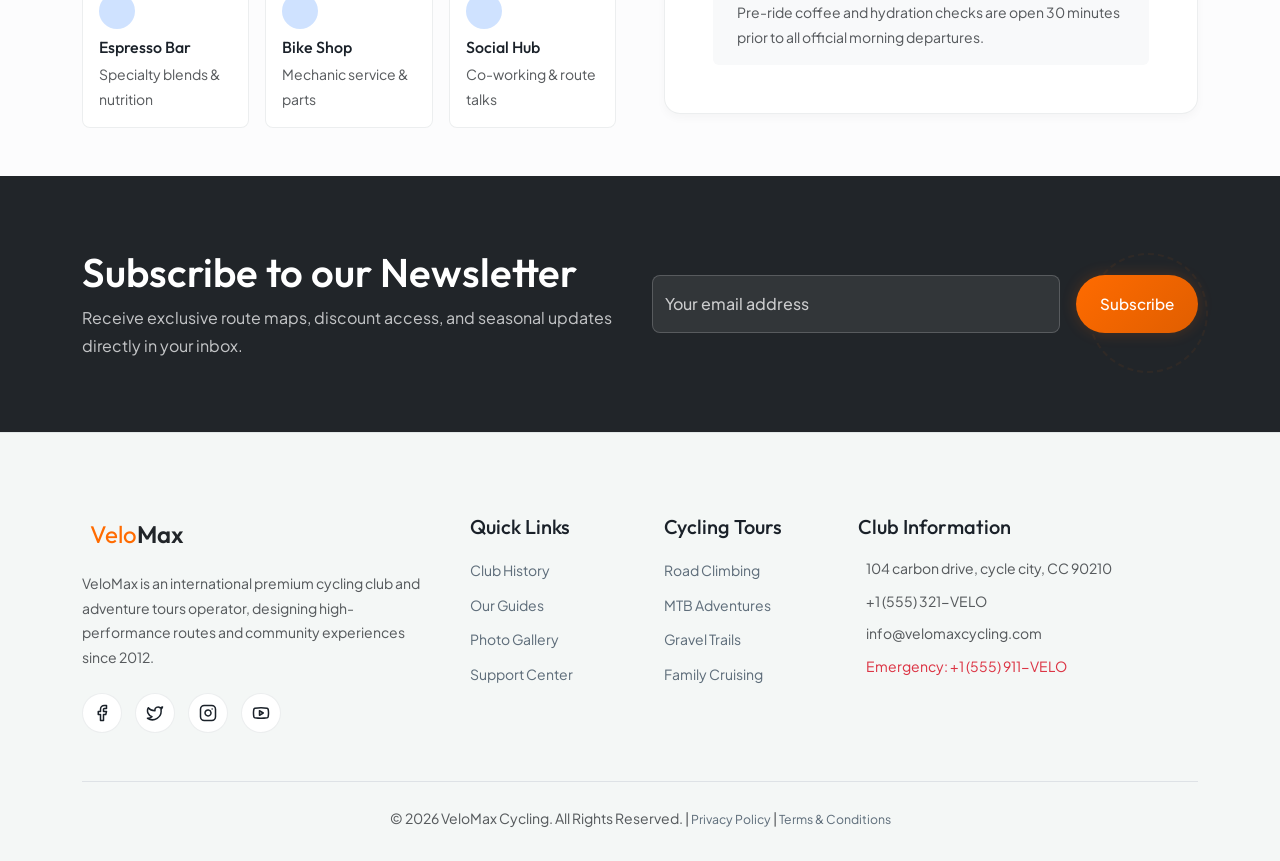
==== commit 56ca4503: "ws" ====
--- a/index.html
+++ b/index.html
@@ -90,13 +90,6 @@
 
       <!-- Mobile Right Utilities -->
       <div class="d-flex d-lg-none align-items-center gap-2">
-        <button id="theme-toggle-mob" class="theme-switch-btn" aria-label="Toggle Theme" title="Toggle Light/Dark Mode">
-          <i data-lucide="moon"></i>
-        </button>
-        <button id="lang-toggle-mob" class="theme-switch-btn" aria-label="Toggle Layout Direction (RTL/LTR)"
-          title="Toggle RTL/LTR">
-          <i data-lucide="arrow-right-left"></i>
-        </button>
         <button id="hamburger-btn" class="hamburger-btn" aria-label="Open navigation menu" aria-expanded="false"
           aria-controls="offcanvas-menu">
           <span class="hamburger-line"></span>
@@ -121,6 +114,17 @@
       <a href="contact.html" class="offcanvas-link">Contact</a>
     </nav>
     <div class="mt-auto d-flex flex-column gap-3">
+      <div class="d-flex align-items-center justify-content-between pb-2 border-bottom">
+        <span class="text-muted small">Preferences</span>
+        <div class="d-flex gap-2">
+          <button id="theme-toggle-mob" class="theme-switch-btn" aria-label="Toggle Theme" title="Toggle Light/Dark Mode">
+            <i data-lucide="moon"></i>
+          </button>
+          <button id="lang-toggle-mob" class="theme-switch-btn" aria-label="Toggle Layout Direction (RTL/LTR)" title="Toggle RTL/LTR">
+            <i data-lucide="arrow-right-left"></i>
+          </button>
+        </div>
+      </div>
       <a href="membership.html" class="btn btn-premium w-100">Join Club</a>
       <a href="tours.html" class="btn btn-premium-outline w-100">Book Tour</a>
     </div>
--- a/assets/css/style.css
+++ b/assets/css/style.css
@@ -72,12 +72,21 @@
   box-sizing: border-box;
 }
 
+html, body {
+  overflow-x: hidden;
+  max-width: 100%;
+}
+
 body {
   font-family: var(--font-body);
   background-color: var(--bg-color);
   color: var(--text-color);
-  overflow-x: hidden;
   transition: background-color 0.3s ease, color 0.3s ease;
+}
+
+section {
+  position: relative;
+  overflow: hidden;
 }
 
 /* TYPOGRAPHY RULES (AS SPECIFIED BY USER) */
@@ -163,10 +172,12 @@
   border-bottom: 1px solid var(--glass-border);
   transition: var(--transition-smooth);
   z-index: 1050;
+  padding-top: 12px !important;
+  padding-bottom: 12px !important;
 }
 .navbar.scrolled {
-  padding-top: 10px;
-  padding-bottom: 10px;
+  padding-top: 8px !important;
+  padding-bottom: 8px !important;
   box-shadow: var(--shadow-md);
 }
 
@@ -220,6 +231,7 @@
     transform: translateY(8px);
     transition: opacity 0.25s ease, transform 0.25s ease, visibility 0.25s ease;
   }
+}
 
 /* Dropdown Item Styling */
 .dropdown-item {
@@ -334,13 +346,15 @@
   border-left: 1px solid var(--glass-border);
   box-shadow: var(--shadow-lg);
   z-index: 1090;
-  transition: right 0.5s cubic-bezier(0.77, 0, 0.175, 1);
+  visibility: hidden;
+  transition: right 0.5s cubic-bezier(0.77, 0, 0.175, 1), visibility 0.5s cubic-bezier(0.77, 0, 0.175, 1);
   padding: 100px 30px 40px;
   display: flex;
   flex-direction: column;
 }
 .offcanvas-menu.active {
   right: 0;
+  visibility: visible;
 }
 .offcanvas-overlay {
   position: fixed;
